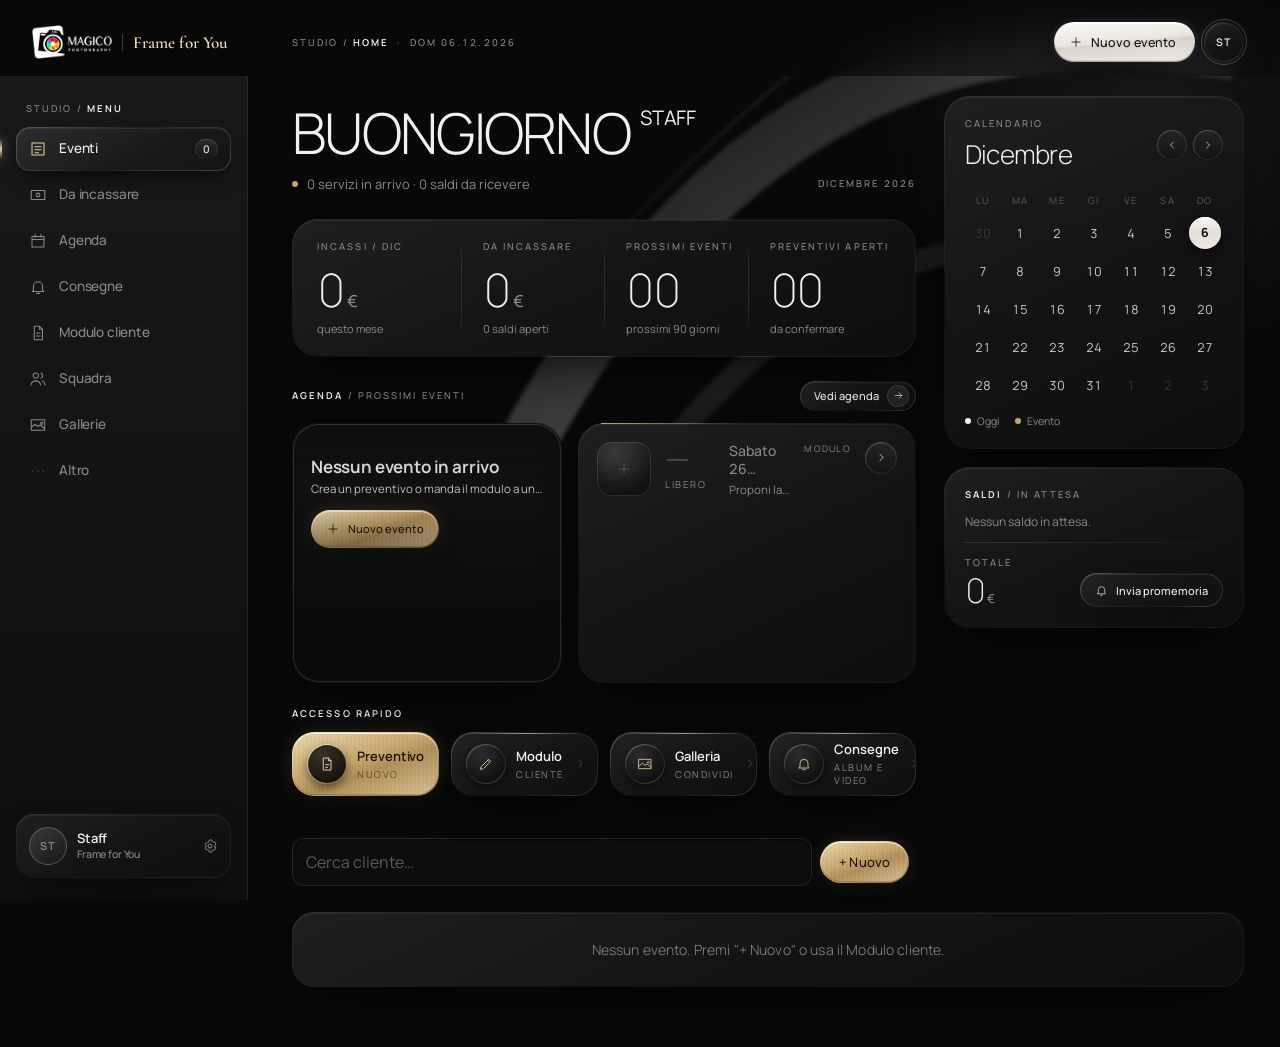
==== index.html @ 6ce2f8e7 "Invia per email accanto a Invia su WhatsApp (solo con email studio e cliente). Cache v47" ====
<!doctype html>
<html lang="it"><head><meta charset="UTF-8" />
<meta name="viewport" content="width=device-width, initial-scale=1.0, viewport-fit=cover" />
<meta name="theme-color" content="#000000" /><link rel="manifest" href="./manifest.webmanifest?v=adv-magico-v47" />
<meta name="apple-mobile-web-app-title" content="Magico" /><link rel="icon" type="image/png" href="./favicon.png" /><link rel="apple-touch-icon" sizes="180x180" href="./icon-180.png" />
<meta name="apple-mobile-web-app-capable" content="yes" /><meta name="apple-mobile-web-app-status-bar-style" content="black" />
<title>ADV Magico Photography</title>  <script type="module" crossorigin src="/assets/main-D3PXK10a.js"></script>
  <link rel="modulepreload" crossorigin href="/assets/preventivo-puYu-4ML.js">
  <link rel="stylesheet" crossorigin href="/assets/preventivo-BN5jqcRF.css">
  <link rel="stylesheet" crossorigin href="/assets/main-Q-q_CuCv.css">
</head>
<body><div id="root"></div></body></html>
---- assets/preventivo-BN5jqcRF.css ----
:root{--bg:#0b0b0b;--card:#161616;--line:#2a2a2a;--red:#5a5a5a;--gold:#f0f0f0;--tx:#f2efe6;--mut:#9a958a;font-family:system-ui,-apple-system,Segoe UI,Roboto,sans-serif;color:var(--tx);background:var(--bg)}*{box-sizing:border-box}body{margin:0;background:var(--bg)}.top{background:#000}.app{max-width:720px;margin:0 auto;min-height:100vh;padding-bottom:84px}.top{position:sticky;top:0;z-index:5;background:#000;border-bottom:2px solid var(--gold);padding:12px 16px}.logo{color:var(--gold);font-size:20px;letter-spacing:.5px}.logo span{color:var(--red);font-weight:700}main{padding:12px}.card{background:var(--card);border:1px solid var(--line);border-radius:14px;padding:14px;margin-bottom:12px}h3{color:var(--gold);font-size:15px;margin:6px 0 10px;text-transform:uppercase;letter-spacing:.6px}.row{display:flex;gap:8px;align-items:center;margin-bottom:12px;flex-wrap:wrap}.row input{flex:1;min-width:110px}input,select,textarea{width:100%;background:#0e0e0e;color:var(--tx);border:1px solid var(--line);border-radius:10px;padding:11px;font-size:16px}input:focus,select:focus,textarea:focus{outline:none;border-color:var(--gold)}textarea{min-height:60px;resize:vertical}.campo{display:flex;flex-direction:column;gap:4px;margin-bottom:8px}.campo span{font-size:12px;color:var(--mut)}.grid2{display:grid;grid-template-columns:1fr 1fr;gap:0 10px}.grid3{display:grid;grid-template-columns:1fr 1fr 1fr;gap:0 8px}.coppia-ora{grid-column:1/-1;display:grid;grid-template-columns:1.4fr .8fr;gap:0 10px}.grid2 .campo:last-child:nth-child(odd){grid-column:1/-1}.btn{display:inline-flex;align-items:center;justify-content:center;gap:6px;background:#222;color:var(--tx);border:1px solid #3a3a3a;border-radius:10px;padding:11px 14px;font-size:15px;cursor:pointer;text-decoration:none;font-weight:600}.btn.sm{padding:7px 10px;font-size:13px}.btn.red{background:var(--red);border-color:var(--red);color:#fff}.btn.gold{background:var(--gold);border-color:var(--gold);color:#111}.btn.wa{background:#0f3d24;border-color:#1f7a47}.btn.danger{background:transparent;color:#ff6b6b;border-color:#5a1a1a}.btn.big{width:100%;padding:16px;font-size:18px}.btn:disabled{opacity:.4}.acts{display:flex;gap:8px;flex-wrap:wrap;margin:10px 0}.acts.sticky{position:sticky;bottom:76px;background:var(--bg);padding:8px 0}.ev .evhead{display:flex;justify-content:space-between;gap:10px;cursor:pointer}.ev small{display:block;color:var(--mut);font-size:12px;margin-top:3px;text-transform:capitalize}.right{text-align:right;display:flex;flex-direction:column;align-items:flex-end;gap:4px}.gold{color:var(--gold)}.red{color:#ff4d5e}.badge{font-size:11px;font-weight:700;padding:3px 8px;border-radius:20px;text-transform:uppercase;letter-spacing:.5px}.badge.p{border:1px solid var(--gold);color:var(--gold)}.badge.c{background:var(--red);color:#fff}.esempio{display:flex;justify-content:space-between;align-items:center;background:#1e1e1e;color:var(--gold);border-radius:8px;padding:4px 4px 4px 10px;margin-bottom:8px;font-size:13px}.pacchetti{display:grid;grid-template-columns:1fr 1fr;gap:8px}.pk{border:1px solid var(--line);border-radius:12px;padding:10px;display:flex;flex-direction:column;gap:3px;cursor:pointer}.pk input{display:none}.pk.on{border-color:var(--gold);background:#1c1c1c}.pk small{color:var(--mut);font-size:11px}.check{display:flex;align-items:center;gap:10px;padding:10px 0;border-bottom:1px solid var(--line)}.check input{width:22px;height:22px;accent-color:var(--red)}.poster-qta{border-bottom:1px solid var(--line)}.poster-qta>.check{border-bottom:0}.poster-qta .qta{display:flex;align-items:center;gap:10px;padding:0 0 10px 32px;font-size:14px;color:var(--mut)}.poster-qta .qta select{width:auto;min-width:72px;padding:6px 8px}.check span{flex:1}.check em{color:var(--gold);font-style:normal;font-size:14px}.check.locked{opacity:.75}.riga{display:flex;justify-content:space-between;gap:10px;padding:7px 0;border-bottom:1px dashed var(--line);font-size:14px}.riga small{color:var(--mut)}.riga.tot{font-size:17px;border:none;color:var(--gold)}.riga.ok{color:#7bd88f}.riga.click{cursor:pointer}.x{background:none;border:none;color:#ff6b6b;font-size:14px;margin-left:6px}.hint{color:var(--mut);font-size:13px}.warn{color:#ffb347;font-size:13px}.okmsg{color:#7bd88f;margin:8px 0 0;font-size:14px}.tabs{position:fixed;bottom:0;left:0;right:0;display:flex;background:#000;border-top:2px solid var(--gold);z-index:6;padding-bottom:env(safe-area-inset-bottom)}.tabs button{flex:1;background:none;border:none;color:var(--mut);padding:8px 2px;font-size:11px;display:flex;flex-direction:column;align-items:center;gap:2px}.tabs button span{font-size:20px}.tabs button.on{color:var(--gold)}.tabs button.on span{filter:drop-shadow(0 0 4px var(--red))}.modal{position:fixed;top:0;right:0;bottom:0;left:0;background:#000;z-index:10;display:flex;flex-direction:column}.modalbar{display:flex;gap:8px;align-items:center;padding:10px;border-bottom:1px solid var(--gold)}.modalbar b{flex:1;font-size:13px;overflow:hidden;text-overflow:ellipsis;white-space:nowrap}.modal .hint{text-align:center;margin:6px}.pdfpagine{flex:1;overflow:auto;background:#111;padding:8px 8px 24px}.pdfpagine figure{margin:0 0 14px}.pdfpagine figcaption{color:var(--gold);font-size:12px;margin:0 0 4px}.pdfpagine img{width:100%;height:auto;background:#fff;display:block}.clausole ol{padding-left:18px;font-size:13px;line-height:1.5;color:#ddd}.pkedit{border-bottom:1px solid var(--line);padding-bottom:8px;margin-bottom:10px}@media (max-width:380px){.grid3{grid-template-columns:1fr 1fr}}.toast{position:fixed;left:12px;right:12px;bottom:84px;z-index:20;padding:14px;border-radius:12px;font-weight:600;max-width:696px;margin:0 auto}.toast.ok{background:#1f5d36;color:#fff}.toast.err{background:var(--red);color:#fff}.confirm{border:1px solid var(--gold);border-radius:12px;padding:12px;margin-top:10px;background:#1c1c1c}details summary{list-style:none;margin-bottom:8px}details summary::-webkit-details-marker{display:none}.logoimg{display:block;height:44px;width:auto;margin:-4px 0}.cnt{display:inline-block;min-width:22px;padding:1px 7px;border-radius:12px;background:var(--red);color:#fff;font-size:12px;text-align:center;margin-left:6px;vertical-align:middle}.cnt.ok{background:#1f7a47}.prom{display:flex;justify-content:space-between;align-items:center;gap:10px;padding:10px 0;border-bottom:1px solid var(--line)}.prom small{display:block;color:var(--mut);font-size:12px;margin-top:3px;text-transform:capitalize}.prom .right{gap:6px}.click{cursor:pointer}.badge.ok{background:#1f7a47;color:#fff}.tabs button span{position:relative}.tabbadge{position:absolute;top:-4px;right:-12px;background:var(--red);color:#fff;font-style:normal;font-size:10px;font-weight:700;border-radius:10px;padding:0 5px;line-height:16px}.calhead{display:flex;justify-content:space-between;align-items:center;gap:8px;margin-bottom:10px}.calhead b{font-size:17px;color:var(--gold)}.calhead h3{margin:0}.cal{display:grid;grid-template-columns:repeat(7,1fr);gap:4px}.dow{text-align:center;color:var(--mut);font-size:12px;padding:4px 0}.day{aspect-ratio:1;background:#0e0e0e;border:1px solid var(--line);border-radius:8px;color:var(--tx);font-size:14px;display:flex;flex-direction:column;align-items:center;justify-content:center;padding:0;cursor:pointer}.day i{font-style:normal;font-size:11px;color:var(--gold);line-height:1}.day.has{border-color:var(--gold);background:#1c1c1c}.day.clash{border-color:#ff6b6b;background:#3a1010}.day.clash i{color:#ff6b6b;font-weight:700}.day.today{outline:2px solid var(--red)}.day.sel{background:var(--gold);color:#111}.day.sel i{color:#111}.warnbox{border-color:#ff6b6b;background:#2a0f0f}.warnbox b{color:#ffb3b3}.chart{display:flex;align-items:flex-end;gap:4px;height:150px;padding:8px 0;border-bottom:1px solid var(--line)}.bar{flex:1;display:flex;flex-direction:column;align-items:center;justify-content:flex-end;height:100%}.bar span{display:block;width:100%;background:linear-gradient(var(--gold),#6e6e6e);border-radius:4px 4px 0 0;min-height:1px}.bar small{font-size:10px;color:var(--mut);margin-top:3px}.bar em{font-style:normal;font-size:9px;color:var(--tx);margin-bottom:2px}.check.cons input[type=date]{width:auto;padding:6px 8px;font-size:14px}.ok-msg{color:#7bd88f;font-weight:600;margin:8px 0 0}.tabs button{font-size:10px}.blocco{min-height:100vh;display:flex;flex-direction:column;align-items:center;justify-content:center;gap:14px;padding:24px;text-align:center;background:#000}.blocco .logoimg{height:70px;margin-bottom:10px}.blocco h2{color:var(--gold);margin:0}.blocco p{margin:0}.blocco a.btn{text-decoration:none;display:inline-block}.licavviso{background:#1e1e1e;color:var(--gold);padding:10px 16px;font-size:14px;border-bottom:1px solid var(--line)}.licavviso a{color:var(--tx);font-weight:600}.licprova{display:flex;flex-wrap:wrap;align-items:center;gap:6px;justify-content:center;text-align:center;font-size:15px}.licprova .conto{font-variant-numeric:tabular-nums;color:var(--tx);font-size:17px}.licprova a{margin-left:6px}.day u{text-decoration:none;font-size:10px;color:silver;line-height:1}.day.gimp:not(.has){border-color:#6a6a6a}.gimpegno{text-decoration:none;color:var(--tx);border-left:3px solid #9a9a9a;padding-left:8px}.gimpegno small{color:var(--mut)}.gcal .gcal-ok{margin-left:6px;font-size:11px;vertical-align:middle}.gcal select{width:100%}.gcal-ev{margin:-4px 4px 10px}.gimport ol{margin:8px 0 6px;padding-left:20px;line-height:1.5}.gimport ol li{margin:3px 0}.gimport details{margin:10px 0}.gimport summary{cursor:pointer;padding:4px 0}.gimport .btn.danger{margin-top:4px}.listino-tipi{display:flex;flex-wrap:wrap;gap:6px;margin:8px 0 10px}.listino-titolo{margin:6px 0}.pk-extra{margin-top:6px}.pk-flag{display:flex;flex-wrap:wrap;gap:14px;margin:4px 0}.promo-edit{border:1px dashed rgba(200,160,80,.5);border-radius:10px;padding:8px 10px;margin-top:6px}.promo-edit.on{border-style:solid;background:#c8a05014}.promo-stato{font-size:.8em;padding:1px 8px;border-radius:9px;background:#7f7f7f33;margin-left:6px}.promo-stato.on{background:#2e7d32;color:#fff}.grid3{display:grid;grid-template-columns:repeat(auto-fit,minmax(140px,1fr));gap:8px}.prezzo-vecchio{opacity:.6;font-weight:400;margin-right:4px}.promo-tag,.promo-firmato{display:block;font-style:normal;font-size:.75em;font-weight:600;color:#c0392b}.promo-firmato{color:inherit;opacity:.7;font-weight:400}.firmapad{position:fixed;top:0;right:0;bottom:0;left:0;z-index:30;background:#000;display:flex;flex-direction:column;gap:8px;padding:max(10px,env(safe-area-inset-top)) max(10px,env(safe-area-inset-right)) max(10px,env(safe-area-inset-bottom)) max(10px,env(safe-area-inset-left));overscroll-behavior:none;touch-action:none;user-select:none;-webkit-user-select:none}.firmabar{display:flex;align-items:center;gap:10px;border-bottom:1px solid var(--gold);padding-bottom:8px}.firmabar div{flex:1;display:flex;flex-direction:column}.firmabar b{color:var(--gold);text-transform:uppercase;letter-spacing:.6px;font-size:14px}.firmabar small{font-size:17px;font-weight:700}.firmaarea{flex:1;position:relative;background:#fff;border-radius:12px;min-height:140px;overflow:hidden}.firmaarea canvas{position:absolute;top:0;right:0;bottom:0;left:0;width:100%;height:100%;display:block;touch-action:none;cursor:crosshair;z-index:2}.firmalinea{position:absolute;left:6%;right:6%;bottom:24%;border-bottom:1.5px dashed #b9b2a0;z-index:1}.firmalinea span{position:absolute;left:0;bottom:4px;color:#b9b2a0;font-size:18px}.firmaph{position:absolute;top:0;right:0;bottom:0;left:0;margin:0;display:flex;align-items:center;justify-content:center;color:#c9c2b0;font-size:22px;z-index:1;pointer-events:none}.firmalegale{margin:0;font-size:13px;color:var(--tx);text-align:center}.firmaacts{display:flex;gap:10px}.firmaacts .btn{flex:1;padding:14px}@media (orientation:landscape) and (max-height:520px){.firmapad{gap:5px}.firmabar{padding-bottom:4px}.firmabar small{font-size:15px}.firmaacts .btn{padding:9px}.firmalegale{font-size:12px}}.firmaimg{background:#fff;border-radius:10px;padding:8px;display:flex;justify-content:center;margin-bottom:8px}.firmaimg img{max-width:100%;max-height:110px}.badge.firm{background:#1f7a47;color:#fff}.pk-album{border:1px solid var(--line);border-radius:12px;padding:10px 12px;margin:10px 0;background:#ffffff08}.pk-album.on{border-color:var(--gold);background:#c9a22714}.sw-riga{display:flex;align-items:center;justify-content:space-between;gap:12px;cursor:pointer;min-height:44px}.sw-riga span{display:flex;flex-direction:column;gap:2px}.sw-riga b{font-size:16px}.sw-riga small{color:var(--mut);font-size:13px}.sw-riga input{-moz-appearance:none;appearance:none;-webkit-appearance:none;flex:none;width:52px;height:30px;border-radius:15px;background:#3a3a3a;border:1px solid #666;position:relative;margin:0;cursor:pointer;transition:background .15s}.sw-riga input:after{content:"";position:absolute;top:3px;left:3px;width:24px;height:24px;border-radius:50%;background:#fff;transition:left .15s}.sw-riga input:checked{background:var(--gold)}.sw-riga input:checked:after{left:25px}.pk-album .grid2{margin-top:8px}select{-webkit-appearance:none;-moz-appearance:none;appearance:none;background-image:url("data:image/svg+xml,%3Csvg xmlns='http://www.w3.org/2000/svg' width='12' height='8'%3E%3Cpath d='M1 1l5 5 5-5' fill='none' stroke='%239a958a' stroke-width='2'/%3E%3C/svg%3E");background-repeat:no-repeat;background-position:right 12px center;padding-right:34px}.prezzi-pag{display:flex;flex-direction:column;gap:12px}.prezzi-pk{display:flex;flex-direction:column;gap:12px;min-width:0}.extra-card{min-width:0}.tipi-chips{display:flex;gap:8px;overflow-x:auto;-webkit-overflow-scrolling:touch;scrollbar-width:none;margin:0 -16px;padding:2px 16px 6px;scroll-snap-type:x proximity}.tipi-chips::-webkit-scrollbar{display:none}.chip{flex:none;min-height:44px;padding:0 16px;border-radius:22px;border:1px solid var(--line);background:var(--card);color:var(--tx);font-size:15px;white-space:nowrap;cursor:pointer;scroll-snap-align:start}.chip.on{background:var(--gold);border-color:var(--gold);color:#000;font-weight:700}.chips{display:flex;flex-wrap:wrap;gap:8px;margin-top:8px}.pk-titolo{margin:4px 0 0;font-size:14px;letter-spacing:.5px;text-transform:uppercase;color:var(--mut)}.pk-lista{display:flex;flex-direction:column;gap:10px}.pk-card{background:var(--card);border:1px solid var(--line);border-radius:14px;overflow:hidden}.pk-card.aperta{border-color:var(--gold)}.pk-testa{all:unset;box-sizing:border-box;width:100%;display:flex;align-items:center;gap:12px;padding:14px;min-height:64px;cursor:pointer}.pk-nome{flex:1;min-width:0;display:flex;flex-direction:column;gap:3px}.pk-nome b{font-size:17px}.pk-nome small{color:var(--mut);font-size:13px;white-space:nowrap;overflow:hidden;text-overflow:ellipsis}.pk-prezzo{display:flex;flex-direction:column;align-items:flex-end;gap:2px;flex:none}.pk-prezzo b{font-size:17px;color:var(--gold)}.pk-prezzo s{color:var(--mut);font-size:13px}.pk-prezzo b.promo{color:#7bd88f}.pk-prezzo small{font-size:12px;color:var(--mut)}.chev{flex:none;color:var(--mut);font-size:16px;width:16px;text-align:center}.pk-corpo{padding:12px 14px 14px;display:flex;flex-direction:column;gap:10px;border-top:1px solid var(--line)}.pk-piano{display:flex;flex-direction:column;gap:8px}.pk-rate-riga{display:flex;flex-direction:column;gap:4px;padding-bottom:8px;border-bottom:1px dashed var(--line)}.pk-servizi b{font-size:14px}.pk-fondo{display:flex;justify-content:flex-end}.promo-edit{border:1px solid var(--line);border-radius:12px;padding:0 12px}.promo-edit.on{border-color:#7bd88f}.promo-testa{all:unset;box-sizing:border-box;width:100%;display:flex;align-items:center;gap:10px;min-height:48px;cursor:pointer}.promo-testa b{flex:1}.promo-stato.no{color:var(--mut);font-size:13px}.promo-edit .grid3{padding-bottom:10px}.nuovo-pk{min-height:50px;border-style:dashed;width:100%}.extra-card h4{margin:14px 0 4px;font-size:13px;color:var(--mut);text-transform:uppercase;letter-spacing:.5px}.extra-riga{display:flex;align-items:flex-start;justify-content:space-between;gap:8px 12px;min-height:52px;border-bottom:1px solid var(--line);flex-wrap:wrap}.compreso{display:flex;align-items:flex-start;gap:6px;font-size:13px;color:var(--mut);line-height:1.25;flex:1 1 100%;max-width:100%;justify-content:flex-end}.compreso span{white-space:normal}.compreso.on{color:#e7c27a}.compreso input{width:16px;height:16px;margin-top:1px;accent-color:#e7c27a;flex:none}.compreso-box{flex:0 1 auto;max-width:100%;align-self:center}.compreso-box.aperta{flex:1 1 100%;align-self:stretch}.compreso-testa{display:inline-flex;align-items:center;gap:8px;max-width:100%;min-height:36px;padding:0 10px;border-radius:10px;border:1px solid var(--line);background:transparent;color:var(--mut);font-size:13px;text-align:left}.compreso-box.aperta .compreso-testa{display:flex;width:100%}.compreso-box.on .compreso-testa{border-color:#e7c27a;color:#e7c27a}.compreso-testa .segno{width:16px;height:16px;border:1.5px solid currentColor;border-radius:4px;display:inline-flex;align-items:center;justify-content:center;font-size:11px;line-height:1;flex:none}.compreso-box.on .segno{background:#e7c27a;color:#111;border-color:#e7c27a}.compreso-testa span{white-space:normal;line-height:1.2}.compreso-testa i{margin-left:auto;font-style:normal;flex:none}.compreso-lista{display:flex;flex-direction:column;gap:2px;width:100%;margin-top:6px;padding:4px 8px;border:1px solid var(--line);border-radius:10px}.compreso-voce{display:flex;align-items:flex-start;gap:8px;min-height:40px;padding:8px 2px;font-size:14px}.compreso-voce input{width:18px;height:18px;margin-top:1px;accent-color:#e7c27a;flex:none}.compreso-voce span{white-space:normal;line-height:1.25}.compreso-voce.on{color:#e7c27a}.pk-corpo .compreso{grid-column:1/-1;justify-content:flex-start}.extra-gruppo .extra-riga:last-child{border-bottom:0}.extra-riga>span:first-child{flex:1;font-size:15px}.extra-val{display:flex;align-items:center;gap:6px;flex:1 1 180px;flex-wrap:wrap;justify-content:flex-end;max-width:100%}.extra-val i{font-style:normal;color:var(--mut)}.extra-val input{width:96px;text-align:right;padding:10px}.extra-custom{display:flex;align-items:center;gap:8px;min-height:48px;border-top:1px dashed var(--line);padding:6px 0;flex-wrap:wrap}.extra-custom>input{flex:1;min-width:0}.extra-custom>textarea{flex:1 1 100%;min-height:72px;background:#111;color:var(--tx);border:1px solid #3a3a3a;border-radius:8px;padding:8px}.extra-nuovo{display:flex;flex-wrap:wrap;gap:8px;align-items:center;margin-top:12px}.extra-nuovo>input,.extra-nuovo>select{flex:1 1 140px;min-width:0}@media (max-width:560px){.extra-card h4{margin:8px 0 0}.extra-riga{display:grid;grid-template-columns:minmax(0,1fr) auto;gap:4px 8px;min-height:0;padding:6px 0;align-items:center}.extra-val{flex:none;justify-content:flex-end}.extra-val input{width:74px;padding:7px 8px}.compreso-box{grid-column:1 / -1;align-self:start;justify-self:start}.compreso-box.aperta{justify-self:stretch}.compreso-testa{min-height:32px;padding:0 8px;width:auto}.compreso-box.aperta .compreso-testa{width:100%}.compreso-voce{min-height:0;padding:4px 2px}.extra-custom{display:grid;grid-template-columns:minmax(0,1fr) auto;gap:6px;min-height:0;padding:6px 0;align-items:center}.extra-custom>input{grid-column:1 / -1}.extra-custom>.btn{justify-self:end}.extra-custom .compreso-box{grid-column:1 / -1}.extra-nuovo{gap:6px;margin-top:8px}}.info-btn{all:unset;cursor:pointer;color:var(--mut);padding:0 6px;font-size:16px}.info-txt{margin:4px 0}.sez-titolo{margin:18px 2px 6px;font-size:15px}.btn.ghost{background:transparent;border:1px solid var(--line);color:var(--mut);align-self:center}.sw-riga input:checked{background:#2e9d5b;border-color:#2e9d5b}.extra-val input::-webkit-outer-spin-button,.extra-val input::-webkit-inner-spin-button,.pk-corpo input::-webkit-outer-spin-button,.pk-corpo input::-webkit-inner-spin-button{-webkit-appearance:none;margin:0}.extra-val input,.pk-corpo input[type=number]{-moz-appearance:textfield;-webkit-appearance:textfield;appearance:textfield}.v-impagina>.imp-pagina{grid-column:1/-1}.imp-pagina label.hint input,.imp-pagina label.hint select,.imp-pagina .imp-cerca{display:block;width:100%;margin:6px 0;background:#111;color:var(--tx);border:1px solid #3a3a3a;border-radius:8px;padding:8px;box-sizing:border-box}.imp-editor{display:flex;gap:16px;align-items:flex-start}.imp-lavoro{flex:1;min-width:0;display:flex;justify-content:center;align-items:flex-start}.imp-pannello{width:340px;flex:0 0 340px;position:sticky;top:8px;max-height:calc(100dvh - 24px);overflow:auto}.imp-editor .imp-stage{overflow:hidden;background:transparent;border:0}@media (max-width:860px){.imp-editor{flex-direction:column}.imp-pannello{width:auto;flex:1 1 auto;position:static;max-height:none}}.imp-tools{display:flex;flex-wrap:wrap;gap:8px;margin:10px 0}.imp-sfoglia{position:relative}.imp-stage{width:100%;overflow:auto;border-radius:12px;background:#1a1a1a;border:1px solid #3a3a3a;touch-action:none}.imp-safe{position:absolute;border:3px dashed #c6a15b;pointer-events:none;z-index:40;box-sizing:border-box}.imp-num{position:absolute;left:0;right:0;bottom:2%;text-align:center;z-index:41;pointer-events:none;color:#111}.imp-colore{display:flex;align-items:center;gap:6px}.imp-tono{width:28px;height:28px;border-radius:50%;border:1px solid #666;padding:0}.imp-freccia{position:absolute;top:50%;transform:translateY(-50%);z-index:6;width:44px;height:72px;border:0;border-radius:12px;background:#0000008c;color:#fff;font-size:32px;line-height:1;cursor:pointer}.imp-freccia.sx{left:8px}.imp-freccia.dx{right:8px}.imp-freccia:disabled{opacity:.28}.imp-dissolvi{animation:impFade .55s ease}@keyframes impFade{0%{opacity:0}to{opacity:1}}.imp-tela{transform-origin:top left;position:relative}.imp-sfondo{position:absolute;top:0;right:0;bottom:0;left:0;width:100%;height:100%;object-fit:cover;pointer-events:none;z-index:0}.imp-el{position:absolute;box-sizing:border-box;overflow:hidden;cursor:grab;background:#f3f3f3}.imp-el.on{outline:4px solid #c6a15b;outline-offset:-4px}.imp-el img{position:absolute;pointer-events:none;max-width:none}.imp-vuota,.imp-testo{display:flex;align-items:center;justify-content:center;width:100%;height:100%;color:#666}.imp-testo{white-space:nowrap}.imp-resize{position:absolute;right:0;bottom:0;width:28px;height:28px;background:#c6a15b;cursor:nwse-resize;z-index:5}.imp-scheda{margin-top:10px}.imp-griglia{display:grid;grid-template-columns:repeat(auto-fill,minmax(150px,1fr));gap:10px}.imp-card{padding:8px;text-align:left}.imp-card.sel{outline:2px solid var(--gold)}.imp-mini-btn{background:transparent;color:inherit;border:0;width:100%;cursor:pointer;text-align:left}.imp-mini-box{height:120px;display:flex;align-items:center;justify-content:center;background:#111;border-radius:8px;overflow:hidden}.imp-mini{position:relative;max-height:110px;max-width:100%}.imp-mini i,.imp-mini em{position:absolute;overflow:hidden}.imp-mini i img{width:100%;height:100%;object-fit:cover;display:block}.imp-mini em{font-size:7px;line-height:1}.imp-voce{display:flex;flex-direction:column;align-items:flex-start;width:100%;margin-top:8px;cursor:pointer;color:inherit}.imp-voce small,.imp-card small{color:var(--mut);display:block}.st{position:fixed;top:0;right:0;bottom:0;left:0;z-index:900;display:grid;background:#2a2a2a;color:#eee;font-size:13px;grid-template-columns:210px minmax(0,1fr) 172px;grid-template-rows:auto auto minmax(0,1fr) auto;grid-template-areas:"top top top" "ctx ctx ctx" "sx tela dx" "giu giu giu";padding:env(safe-area-inset-top) env(safe-area-inset-right) 0 env(safe-area-inset-left);user-select:none;-webkit-user-select:none}.st button{font:inherit}.st-b{background:#474747;color:#f0f0f0;border:1px solid #5c5c5c;border-radius:6px;padding:6px 10px;min-height:32px;cursor:pointer;white-space:nowrap;line-height:1.1}.st-b:hover:not(:disabled){background:#555}.st-b:disabled{opacity:.4;cursor:default}.st-b.on{background:#d9d9d9;color:#111;border-color:#d9d9d9}.st-b.gold{background:#e8e8e8;color:#111;border-color:#e8e8e8;font-weight:600}.st-b.danger,.st-tendina .danger{color:#ff8a80}.st-top{grid-area:top;display:flex;align-items:center;gap:8px;padding:8px 10px;background:#1d1d1d;border-bottom:1px solid #111;flex-wrap:wrap}.st-titolo{display:flex;flex-direction:column;min-width:0;max-width:340px;margin:0 6px}.st-titolo b{white-space:nowrap;overflow:hidden;text-overflow:ellipsis}.st-titolo small{color:#a8a8a8;font-size:11px;white-space:nowrap;overflow:hidden;text-overflow:ellipsis}.st-gruppo{display:flex;gap:2px}.st-gruppo .st-b{border-radius:0}.st-gruppo .st-b:first-child{border-radius:6px 0 0 6px}.st-gruppo .st-b:last-child{border-radius:0 6px 6px 0}.st-zoom{min-width:56px}.st-spazio{flex:1}.st-occ{color:#ddd;font-size:12px;max-width:260px;overflow:hidden;text-overflow:ellipsis;white-space:nowrap}.st-menu{position:relative}.st-tendina{position:absolute;top:calc(100% + 4px);left:0;min-width:250px;background:#303030;border:1px solid #555;border-radius:8px;box-shadow:0 12px 30px #00000080;padding:6px;z-index:20;display:flex;flex-direction:column;gap:2px}.st-menu.dx .st-tendina{left:auto;right:0}.st-tendina button,.st-tendina a{background:transparent;border:0;color:#eee;text-align:left;padding:9px 10px;border-radius:6px;cursor:pointer;font-size:13px;word-break:break-all}.st-tendina button:hover:not(:disabled){background:#454545}.st-tendina button:disabled{opacity:.4}.st-tendina label{display:flex;flex-direction:column;gap:4px;padding:6px 10px;color:#bbb;font-size:12px}.st-tendina input{background:#1b1b1b;color:#eee;border:1px solid #555;border-radius:6px;padding:7px}.st-ctx{grid-area:ctx;display:flex;align-items:center;gap:6px;padding:6px 10px;background:#353535;border-bottom:1px solid #1e1e1e;overflow-x:auto;scrollbar-width:thin;min-height:46px}.st-ctx>*{flex:none}.st-tit{color:#fff;margin-right:4px}.st-mut{color:#a5a5a5;font-size:12px}.st-sep{width:1px;height:24px;background:#555;margin:0 4px}.st-seg{display:inline-flex;background:#232323;border:1px solid #4e4e4e;border-radius:7px;padding:2px;gap:2px}.st-seg button{background:transparent;border:0;color:#cfcfcf;padding:5px 9px;border-radius:5px;cursor:pointer;white-space:nowrap;min-height:28px}.st-seg button.on{background:#d9d9d9;color:#111}.st-largo{display:flex;width:100%}.st-largo button{flex:1;padding:5px 2px}.st-colore{display:inline-flex;width:30px;height:30px;border-radius:50%;overflow:hidden;border:1px solid #777;cursor:pointer}.st-colore input{width:44px;height:44px;margin:-7px;border:0;padding:0;background:none;cursor:pointer}.st-range{display:inline-flex;align-items:center;gap:6px;color:#ccc;font-size:12px}.st-range input{width:110px}.st-testo{background:#1b1b1b;color:#eee;border:1px solid #555;border-radius:6px;padding:6px 8px;width:200px}.st-sel{background:#1b1b1b;color:#eee;border:1px solid #555;border-radius:6px;padding:6px;max-width:100%}.st-pan{background:#383838;display:flex;flex-direction:column;min-height:0;overflow:hidden}.st-riga{display:flex;align-items:center;gap:8px;padding:7px 8px;flex-wrap:wrap}.st-riga>b{font-size:12px;text-transform:uppercase;letter-spacing:.06em;color:#ddd}.st-modelli{grid-area:sx;border-right:1px solid #1e1e1e;gap:6px;padding-bottom:6px}.st-modelli>.st-seg,.st-modelli>.st-chips,.st-modelli>.st-sel{margin:0 8px}.st-chips{display:flex;flex-wrap:wrap;gap:3px;align-items:center}.st-chips button{background:#2a2a2a;border:1px solid #4e4e4e;color:#ddd;border-radius:5px;min-width:28px;height:26px;padding:0 6px;cursor:pointer}.st-chips button.on{background:#d9d9d9;color:#111}.st-griglia{overflow-y:auto;display:grid;grid-template-columns:repeat(auto-fill,minmax(84px,1fr));gap:8px;padding:4px 8px 10px;align-content:start;flex:1;min-height:0}.st-lay{background:#2d2d2d;border:1px solid #474747;border-radius:6px;padding:6px 4px 4px;display:flex;flex-direction:column;align-items:center;gap:4px;cursor:pointer;color:#bbb}.st-lay:hover{border-color:#bbb}.st-lay small{font-size:10px;line-height:1.1;max-width:100%;overflow:hidden;text-overflow:ellipsis;white-space:nowrap}.st-fogli{grid-area:dx;border-left:1px solid #1e1e1e}.st-icone{display:flex;gap:3px;padding:0 8px 6px}.st-icone .st-b{padding:4px 0;flex:1;min-height:28px}.st-lista{overflow-y:auto;flex:1;min-height:0;padding:2px 8px 10px;display:flex;flex-direction:column;gap:8px}.st-foglio{background:transparent;border:2px solid transparent;border-radius:6px;padding:4px;display:flex;flex-direction:column;align-items:center;gap:3px;cursor:pointer;color:#ccc}.st-foglio.on{border-color:#3d8bfd;background:#2f3b4d}.st-foglio small{font-size:10.5px}.st-centro{grid-area:tela;position:relative;display:flex;flex-direction:column;min-width:0;min-height:0;background:#4b4b4b}.st-lavoro{flex:1;min-height:0;overflow:auto;display:grid;place-items:center;padding:12px;touch-action:pan-x pan-y}.st-stage{position:relative;overflow:hidden;box-shadow:0 6px 24px #00000073;flex:none;touch-action:none}.st-stage .imp-tela{position:absolute;left:0;top:0}.st-sotto{display:flex;align-items:center;justify-content:center;gap:10px;padding:5px;background:#3c3c3c;border-top:1px solid #2a2a2a;font-size:12px;color:#ccc}.st-sotto .st-b{min-height:28px;padding:2px 14px;font-size:18px}.st-toast{position:absolute;left:50%;bottom:48px;transform:translate(-50%);background:#141414f0;color:#eee;padding:9px 14px;border-radius:8px;max-width:min(560px,90%);font-size:13px;z-index:30;margin:0;box-shadow:0 6px 20px #00000080;pointer-events:none}.st-toast.err{color:#ffb4a8;border:1px solid #8a2b22}.st-fondo{position:absolute;overflow:hidden;z-index:0}.st-fondo img{position:absolute;top:0;right:0;bottom:0;left:0;width:100%;height:100%;object-fit:cover;pointer-events:none}.st-deco{background:transparent}.st-vuota{position:absolute;top:0;right:0;bottom:0;left:0;display:flex;align-items:center;justify-content:center;color:#8a8a8a;font-weight:300}.st-resize{position:absolute;right:0;bottom:0;background:#3d8bfd;cursor:nwse-resize;z-index:5}.st .imp-el.on{outline:none}.st .imp-el.on:after{content:"";position:absolute;top:0;right:0;bottom:0;left:0;border:calc(2.5px / var(--k,1)) solid #3d8bfd;pointer-events:none}.st-modelli.largo .st-griglia{grid-template-columns:1fr}.st-num{position:absolute;text-align:center;z-index:301;pointer-events:none;font-family:Georgia,serif}.st-abb{position:absolute;background:#dc282838;pointer-events:none;z-index:400}.st-taglio{position:absolute;border:1px dashed rgba(220,30,30,.9);pointer-events:none;z-index:401;box-sizing:border-box}.st-sicuro{position:absolute;border:1px dashed rgba(40,140,255,.75);pointer-events:none;z-index:401;box-sizing:border-box}.st-piega{position:absolute;background:#0000008c;pointer-events:none;z-index:402;box-shadow:0 0 0 1px #ffffff59}.st-dorso{position:absolute;background:repeating-linear-gradient(90deg,#ffaa0024 0,#ffaa0024 6px,#ffaa000f 6px,#ffaa000f 12px);pointer-events:none;z-index:399}.st-etich{position:absolute;text-align:center;color:#c82828d9;font-weight:600;pointer-events:none;z-index:403;font-family:system-ui,sans-serif;letter-spacing:.08em;text-transform:uppercase}.st-mini-bg{position:absolute;top:0;right:0;bottom:0;left:0;width:100%;height:100%;object-fit:cover}.st-mini-fondo{position:absolute;overflow:hidden}.st-mini-fondo img{position:absolute;top:0;right:0;bottom:0;left:0;width:100%;height:100%;object-fit:cover}.imp-mini u{position:absolute;top:0;bottom:0;width:1px;background:#00000059;text-decoration:none}.st-tabs{display:none}.st-foto{grid-area:giu;border-top:1px solid #1e1e1e;background:#333}.st-foto .st-riga{padding:6px 10px;border-bottom:1px solid #2a2a2a}.st-guida{margin:4px 10px 0}.st-strip{display:flex;gap:10px;overflow-x:auto;padding:8px 10px 12px;min-height:100px;align-items:center;scrollbar-width:thin;touch-action:pan-x}.st-th{position:relative;flex:none;height:84px;min-width:56px;padding:0;border:2px solid transparent;border-radius:4px;background:#222;cursor:grab;touch-action:pan-x;-webkit-touch-callout:none}.st-th img{height:80px;width:auto;max-width:130px;display:block;border-radius:2px;pointer-events:none}.st-th>span{display:block;width:60px;height:80px;background:#444}.st-th.sel{border-color:#3d8bfd}.st-th.usata img{opacity:.72}.st-th em{position:absolute;right:-5px;bottom:-5px;background:#2fb344;color:#fff;font-style:normal;font-size:10px;font-weight:700;min-width:18px;height:18px;border-radius:9px;display:grid;place-items:center;border:2px solid #333}.st-fantasma{position:fixed;width:90px;height:auto;transform:translate(-50%,-60%);opacity:.85;pointer-events:none;z-index:1000;box-shadow:0 8px 24px #0009;border:2px solid #fff}.st-anteprima{position:fixed;top:0;right:0;bottom:0;left:0;z-index:950;background:#0a0a0af5;display:flex;flex-direction:column}.st-ante-barra{display:flex;justify-content:space-between;align-items:center;padding:10px 14px;color:#ddd}.st-ante-libro{flex:1;display:flex;align-items:center;justify-content:center;gap:10px;min-height:0}.st-ante-foglio{box-shadow:0 20px 60px #000000b3}.st-freccia{font-size:26px;min-height:64px;padding:0 12px}@media (max-width:900px){.st{grid-template-columns:1fr;grid-template-rows:auto auto minmax(38vh,1fr) auto minmax(0,auto);grid-template-areas:"top" "ctx" "tela" "tabs" "pan";font-size:13px}.st-top{gap:5px;padding:6px;flex-wrap:nowrap;overflow-x:auto;scrollbar-width:none}.st-titolo{max-width:46vw;flex:0 0 auto}.st-titolo small{font-size:10px}.st-top .st-spazio{display:none}.st-foto .st-riga{flex-wrap:nowrap;overflow-x:auto;scrollbar-width:none}.st-foto .st-riga>*{flex:none}.st-toast{bottom:44px;font-size:12px;padding:6px 10px}.st-lbl{display:none}.st-tabs{grid-area:tabs;display:flex;background:#1d1d1d;border-top:1px solid #111}.st-tabs button{flex:1;background:transparent;border:0;color:#aaa;padding:10px 0;font-size:13px;border-bottom:2px solid transparent}.st-tabs button.on{color:#fff;border-bottom-color:#3d8bfd}.st-pan{grid-area:pan;display:none;max-height:36vh;border:0}.st-pan.on{display:flex}.st-foto{max-height:none}.st-lista{flex-direction:row;overflow-x:auto;overflow-y:hidden}.st-foglio{flex:none}.st-griglia{grid-template-columns:repeat(auto-fill,minmax(92px,1fr))}.st-menu .st-tendina{position:fixed;left:8px;right:8px;top:auto;bottom:calc(8px + env(safe-area-inset-bottom));max-height:70vh;overflow:auto}.st-menu.dx .st-tendina{left:8px;right:8px}.st-b{min-height:36px}.st-foto,.st-pan.st-modelli,.st-pan.st-fogli{padding-bottom:env(safe-area-inset-bottom)}}.imp-mio{display:inline-flex;align-items:center;gap:6px;background:#1c1c1c;border:1px solid #3a3a3a;border-radius:14px;padding:3px 4px 3px 10px;font-size:13px}.imp-mio button{background:transparent;border:0;color:var(--mut);cursor:pointer}.st-giro{position:absolute;overflow:visible;pointer-events:none}.st-giro img{position:absolute;max-width:none;pointer-events:none}.st .imp-el.meta:after{content:"";position:absolute;top:0;right:0;bottom:0;left:0;border:calc(4px / var(--k,1)) solid #2fb344;background:#2fb3442e;pointer-events:none}.st .imp-el.via{opacity:.45}.st-aiuto{position:absolute;background:#ff2fb3;pointer-events:none;z-index:420}.st-presa{position:absolute;left:0;top:0;background:#3d8bfd;color:#fff;cursor:move;z-index:6;display:grid;place-items:center;font-style:normal;line-height:1}.st-foglio.preso{opacity:.4}.st-foglio.prima{box-shadow:0 -4px #3d8bfd}.st-foglio.dopo{box-shadow:0 4px #3d8bfd}.st-foglio{touch-action:pan-y;-webkit-touch-callout:none}.st-num-in{width:42px;background:#1b1b1b;color:#eee;border:1px solid #555;border-radius:5px;padding:4px;text-align:right}.st-range output{min-width:38px;color:#ddd;font-variant-numeric:tabular-nums}@media (max-width:900px){.st-foglio.prima{box-shadow:-4px 0 #3d8bfd}.st-foglio.dopo{box-shadow:4px 0 #3d8bfd}.st-foglio{touch-action:pan-x}}.st-foglio img,.st-foglio *{-webkit-user-drag:none;user-select:none;-webkit-user-select:none}@media (min-width:900px){.st-ctx{flex-wrap:wrap;overflow-x:visible;row-gap:4px}}.st-primo{background:#3d8bfd!important;border-color:#3d8bfd!important;color:#fff!important;font-weight:600}.st-chip{background:#474747;color:#f0f0f0;border:1px solid #5c5c5c;border-radius:14px;padding:4px 10px;cursor:pointer;font-size:12px}.st-chip:hover{background:#5a5a5a}.st-controllo{align-items:center;justify-content:center;background:#0a0a0ab3}.st-dialogo{background:#2e2e2e;color:#eee;border:1px solid #555;border-radius:10px;padding:16px 18px;max-width:min(560px,94vw);display:flex;flex-direction:column;gap:12px;box-shadow:0 12px 40px #0009}.st-dialogo>b{font-size:16px}.st-ctl{display:flex;flex-direction:column;gap:6px}.st-ctl small{color:#aaa}.st-dialogo-bottoni{display:flex;flex-wrap:wrap;gap:8px;justify-content:flex-end}.sp{position:fixed;top:0;right:0;bottom:0;left:0;z-index:940;background:#3a3a3a;color:#eee;display:flex;flex-direction:column;font-size:13px}.sp>*{flex:none}.sp>.sp-centro{flex:1 1 0;min-height:0}.sp-centro>*{flex:none}.sp input.st-num-in{width:56px}.sp>.sp-storia{flex:0 0 34vh;min-height:150px}.sp select,.sp input{width:auto;margin:0}.sp-top{display:flex;align-items:center;gap:8px;padding:8px 12px;background:#2b2b2b;border-bottom:1px solid #1e1e1e}.sp-tit{font-size:15px}.sp-info{color:#bbb}.sp-opz{display:flex;flex-wrap:wrap;align-items:center;gap:6px 8px;padding:6px 12px;background:#353535;border-bottom:1px solid #1e1e1e}.sp-l{color:#bbb;font-size:12px;display:inline-flex;align-items:center;gap:6px}.sp-nota{margin:4px 12px;color:#e8c46a;font-size:12px}.sp-fogli{display:flex;gap:8px;overflow-x:auto;padding:8px 12px;background:#555;scrollbar-width:thin}.sp-f{flex:none;background:transparent;border:2px solid transparent;border-radius:4px;padding:2px;cursor:pointer;display:flex;flex-direction:column;align-items:center;gap:2px;color:#ddd}.sp-f.on{border-color:#3d8bfd;background:#2d2d2d}.sp-f.nuovo{margin-left:10px;box-shadow:-6px 0 0 -4px #e8c46a}.sp-f small{font-size:10px}.sp-centro{display:flex;flex-direction:column;align-items:center;justify-content:center;gap:8px;padding:8px;background:#9a9a9a;min-height:0;overflow:hidden}.sp-alt{display:flex;gap:6px;align-items:center;overflow-x:auto;max-width:100%;padding:4px;scrollbar-width:thin}.sp-alt .sp-l{color:#222;font-weight:600;white-space:nowrap}.sp-a{flex:none;background:#fff;border:2px solid transparent;border-radius:3px;padding:1px;cursor:pointer}.sp-a.on{border-color:#3d8bfd}.sp-giostra{display:flex;align-items:center;gap:22px;justify-content:center}.sp-lato{background:transparent;border:0;cursor:pointer;opacity:.85;padding:0}.sp-lato:disabled{opacity:.25;cursor:default}.sp-grande{box-shadow:0 6px 24px #00000059}.sp-nav{display:flex;align-items:center;gap:10px;color:#111}.sp-storia{overflow:auto;background:#2b2b2b;padding:8px 12px;display:flex;flex-direction:column;gap:8px}.sp-cap{background:#333;border:1px solid #444;border-radius:8px;padding:6px 8px}.sp-cap-testa{display:flex;align-items:center;gap:8px;margin-bottom:4px}.sp-cap-testa input{background:#222;border:1px solid #555;color:#eee;border-radius:5px;padding:3px 6px;min-width:0;flex:0 1 280px;font-weight:600}.sp-cap-testa small{color:#aaa}.sp-cap-foto{display:flex;flex-wrap:wrap;gap:4px 0;align-items:center}.sp-pz{display:inline-flex;align-items:center}.sp-taglio{width:16px;height:46px;background:transparent;border:0;color:transparent;cursor:pointer;padding:0;font-size:12px}.sp-taglio:hover,.sp-taglio:focus-visible{color:#e8c46a;background:#444}.sp-th{position:relative;width:62px;height:62px;background:#222;border:2px solid transparent;border-radius:4px;padding:0;overflow:hidden;cursor:pointer}.sp-th img{width:100%;height:100%;object-fit:cover;display:block}.sp-th i{display:block;width:100%;height:100%;background:#444}.sp-th small{position:absolute;left:0;right:0;bottom:0;background:#0009;color:#fff;font-size:9px;text-align:center}.sp-th:hover{border-color:#d33}.sp-th.fuori{opacity:.45;border-color:#d33}.sp-fuori{border-style:dashed}@media (max-width:900px){.sp{overflow-y:auto}.sp>.sp-storia{flex:none;min-height:0;overflow:visible}.sp-opz{flex-wrap:nowrap;overflow-x:auto}.sp-centro{overflow:visible}.sp>.sp-centro{flex:none}.sp-taglio{color:#777;width:18px}.sp-th{width:54px;height:54px}}.st-modelli>.st-scroll{flex:1 1 0;min-height:0;overflow-y:auto;-webkit-overflow-scrolling:touch}.st-scroll .st-griglia{overflow:visible;flex:none}.st-sugg{margin:0 6px 4px;background:#2c3038;border:1px solid #3d4a5e;border-radius:8px;padding-bottom:6px}.st-sugg>.st-riga{padding:5px 6px}.st-sugg>p{margin:0 8px;font-size:11px;line-height:1.35}.st-sugg-lista{display:flex;gap:6px;overflow-x:auto;padding:2px 6px 4px;-webkit-overflow-scrolling:touch}.st-sug{flex:none;max-width:140px}.st-sug.primo{border-color:#3d8bfd}.st-lib-testa{padding:4px 8px}.st-lib-testa .st-seg button{padding:3px 7px;font-size:11px}.st-lay-c{position:relative;display:flex;flex-direction:column}.st-lay-c>.st-lay{flex:1}.st-lay-c.pref>.st-lay{border-color:#c9a227}.st-lay-az{position:absolute;top:3px;right:3px;display:flex;gap:3px;opacity:0;transition:opacity .12s}.st-lay-c:hover .st-lay-az,.st-lay-c.pref .st-lay-az,.st-lay-az:focus-within{opacity:1}.st-lay-az button{width:22px;height:22px;padding:0;border-radius:50%;border:1px solid #555;background:#1b1b1bd9;color:#ccc;font-size:12px;line-height:20px;cursor:pointer}.st-lay-az .st-stella.on{color:#f2c94c;border-color:#c9a227}.st-lay-az .st-scarta:hover{color:#ff8a8a}.st-altri{grid-column:1/-1;justify-self:center}.st-th .st-spunta{position:absolute;top:3px;left:3px;width:22px;height:22px;border-radius:50%;border:1.5px solid #fff;background:#0007;color:transparent;font-size:13px;line-height:19px;text-align:center;cursor:pointer;z-index:2}.st-th .st-spunta.on{background:#3d8bfd;border-color:#3d8bfd;color:#fff}.st-th.spuntata{border-color:#3d8bfd;box-shadow:0 0 0 1px #3d8bfd}.st-spuntate{display:flex;align-items:center;gap:8px;flex-wrap:wrap;padding:2px 8px 6px;font-size:12px;color:#cfe0ff}@media (hover:none){.st-lay-az{opacity:.85}.st-lay-az button{width:26px;height:26px;line-height:24px}}@media (max-width:899px){.st-th .st-spunta{width:26px;height:26px;line-height:23px}.st-spuntate{flex-wrap:nowrap;overflow-x:auto}.st-spuntate>*{flex:none}.st-sug{max-width:130px}}.st-sugg-altri{display:none}@media (min-width:900px){.st-sugg-lista{flex-direction:column;overflow:visible;align-items:stretch;gap:6px}.st-sug{max-width:none}.st-sugg-lista:not(.tutti)>.st-sug:nth-child(n+5){display:none}.st-sugg-altri{display:block;margin:2px auto 0;min-height:0;padding:3px 10px;font-size:11px}}@media (max-width:899px){.st-pan.st-modelli{overflow-y:auto;-webkit-overflow-scrolling:touch;max-height:40vh}.st-pan.st-modelli>*{flex:none}.st-modelli>.st-scroll{overflow:visible}}.st .imp-el{touch-action:none;-webkit-user-select:none;user-select:none;-webkit-touch-callout:none;cursor:move}.st .imp-el.ritaglio{cursor:grab}.st .imp-el.ritaglio:after{border-style:dashed!important;border-color:#e8c46a!important}.st-barra{position:absolute;z-index:50;display:flex;gap:4px;padding:3px;background:#121212eb;border:1px solid #3d8bfd;border-radius:10px;box-shadow:0 4px 14px #00000080;touch-action:none}.st-barra button{min-width:var(--b,34px);height:var(--b,34px);padding:0 8px;border:0;border-radius:7px;background:#2a2a2a;color:#fff;font-size:18px;line-height:1;cursor:pointer;display:grid;place-items:center;touch-action:none;-webkit-user-select:none;user-select:none}.st-barra button.st-presa{position:static;background:#3d8bfd;cursor:move;font-style:normal}.st-barra button[data-testid=st-scambia]{cursor:grab}.st-barra button.on{background:#e8c46a;color:#111;font-size:14px;font-weight:600}.st-barra button.cestino{background:#5a1d1d}.st-barra button.cestino:hover{background:#8a2323}.st-barra.grande button{font-size:22px}.st-guida{display:flex;flex-wrap:wrap;align-items:center;gap:8px}.imp-mini img.st-mini-deco{position:absolute;z-index:2;pointer-events:none;object-fit:fill}.extra-riga>.btn.danger{flex:none;align-self:center}.extra-tolti{margin-top:8px}@media (max-width:560px){.extra-riga>.btn.danger{grid-column:1 / -1;justify-self:start}}.clausole-gia-sum{display:flex;align-items:center;justify-content:space-between;gap:10px;cursor:pointer;font-weight:600;color:var(--gold);padding:2px 0;list-style:none}.clausole-gia-sum::-webkit-details-marker{display:none}.clausole-gia-sum:after{content:"▸";opacity:.7;font-size:.9em}details[open]>.clausole-gia-sum:after{content:"▾"}.clausola-default-voce{border-top:1px dashed var(--line);padding:6px 0}.clausola-default-voce>summary{cursor:pointer;list-style:none;display:flex;align-items:center;justify-content:space-between;gap:8px;min-height:40px}.clausola-default-voce>summary::-webkit-details-marker{display:none}.clausola-default-voce>summary:after{content:"▸";opacity:.55;font-size:.85em}.clausola-default-voce[open]>summary:after{content:"▾"}.clausola-default-voce>p.hint{margin:4px 0 8px}@font-face{font-family:"FY Serif";src:url(/assets/fy-serif-CXhqKGJe.woff2) format("woff2");font-weight:300 700;font-style:normal;font-display:swap}@font-face{font-family:"FY Serif";src:url(/assets/fy-serif-italic-JbXNAZO8.woff2) format("woff2");font-weight:300 700;font-style:italic;font-display:swap}@font-face{font-family:FY Sans;src:url(/assets/fy-sans-DBvp1Roh.woff2) format("woff2");font-weight:200 800;font-style:normal;font-display:swap}:root{--bg:#08080a;--card:#141415;--line:rgba(255,255,255,.08);--tx:#f3f1ee;--mut:#8c8a87;--mut2:#5b5a58;--gold:#c8a66b;--gold2:#e3cd9f;--gold3:#a8854a;--acc:#c8a66b;--acc2:#e3cd9f;--t1:#f3f1ee;--t2:#8c8a87;--t3:#5b5a58;--hair:rgba(255,255,255,.065);--red:#b4534a;--ok:#8fb89a;--serif:"FY Sans",system-ui,-apple-system,"Segoe UI",Roboto,sans-serif;--sans:"FY Sans",system-ui,-apple-system,"Segoe UI",Roboto,sans-serif;--r:22px;--r-sm:12px;--panel:linear-gradient(155deg,#1f1f21 0%,#141415 50%,#0e0e0f 100%) padding-box,linear-gradient(160deg,rgba(255,255,255,.16),rgba(255,255,255,.03) 40%,rgba(255,255,255,.08)) border-box;--panel-sh:inset 0 1px 0 rgba(255,255,255,.06),0 24px 50px -20px rgba(0,0,0,.8);--gold-bg:repeating-linear-gradient(90deg,rgba(255,255,255,.06) 0 1px,rgba(0,0,0,.035) 1px 2px,transparent 2px 4px) padding-box,linear-gradient(160deg,#e9d6ad 0%,#c9a86e 42%,#b08f58 58%,#d8c094 100%) padding-box,linear-gradient(160deg,#fff3d6,#7d6235) border-box;--gold-sh:inset 0 1px 0 rgba(255,247,226,.75),inset 0 -1px 0 rgba(60,40,10,.25),0 14px 30px -10px rgba(0,0,0,.85),0 0 24px -6px rgba(200,166,107,.35);--graph-bg:linear-gradient(150deg,#232325 0%,#161617 45%,#0f0f10 100%) padding-box,linear-gradient(140deg,rgba(255,255,255,.34),rgba(255,255,255,.06) 35%,rgba(255,255,255,.03) 60%,rgba(255,255,255,.2)) border-box;--metal:var(--graph-bg);--metal-sh:inset 0 1px 0 rgba(255,255,255,.09),0 18px 36px -12px rgba(0,0,0,.75);--satin:linear-gradient(175deg,#fbfaf7 0%,#e9e5de 48%,#d9d3c9 52%,#efebe5 100%) padding-box,linear-gradient(180deg,#ffffff,#a9a296) border-box;--satin-sh:inset 0 1px 0 #fff,inset 0 -1px 0 rgba(0,0,0,.08),0 10px 26px -8px rgba(0,0,0,.8),0 0 0 4px rgba(255,255,255,.03);--graph-sh:inset 0 1px 0 rgba(255,255,255,.09),0 14px 28px -14px rgba(0,0,0,.8);font-family:var(--sans);color:var(--tx);background:var(--bg);-webkit-font-smoothing:antialiased;font-variant-numeric:lining-nums tabular-nums;color-scheme:dark;accent-color:var(--gold)}body{background:var(--bg);font-family:var(--sans)}::selection{background:#cfae7259}svg.i{stroke:currentColor;fill:none;stroke-width:1.4;stroke-linecap:round;stroke-linejoin:round;flex:none}.lux button,.lux input,.lux select,.lux textarea{font-family:var(--sans)}body:before{content:"";position:fixed;z-index:0;pointer-events:none;right:-150px;top:-30px;width:420px;height:340px;opacity:.8;background:url("data:image/svg+xml;utf8,<svg xmlns='http://www.w3.org/2000/svg' viewBox='0 0 420 340'><defs><linearGradient id='a' x1='0' y1='0' x2='1' y2='1'><stop offset='0' stop-color='%23fff' stop-opacity='0'/><stop offset='.48' stop-color='%23e6e6e6' stop-opacity='.32'/><stop offset='.64' stop-color='%23555' stop-opacity='.1'/><stop offset='1' stop-color='%23fff' stop-opacity='0'/></linearGradient><linearGradient id='b' x1='1' y1='0' x2='0' y2='1'><stop offset='0' stop-color='%23fff' stop-opacity='0'/><stop offset='.5' stop-color='%23cfcfcf' stop-opacity='.2'/><stop offset='1' stop-color='%23fff' stop-opacity='0'/></linearGradient><filter id='f'><feGaussianBlur stdDeviation='1.2'/></filter></defs><g filter='url(%23f)' fill='none'><path d='M30 320 C 130 120, 260 60, 420 86' stroke='url(%23a)' stroke-width='30'/><path d='M80 350 C 180 190, 300 160, 420 205' stroke='url(%23b)' stroke-width='12'/><path d='M10 262 C 150 130, 230 18, 410 6' stroke='url(%23b)' stroke-width='1.2'/></g></svg>") center/100% 100% no-repeat}body:after{content:"";position:fixed;z-index:0;pointer-events:none;right:-140px;top:-120px;width:420px;height:420px;border-radius:50%;background:radial-gradient(circle,rgba(255,255,255,.07),transparent 65%)}.app.lux,.lux-cliente #root{position:relative;z-index:1}@media (min-width:1024px){body:before{right:40px;top:-110px;width:800px;height:640px;opacity:.75}body:after{right:-180px;top:-200px;width:620px;height:620px}}.lux .top{display:flex;align-items:center;justify-content:space-between;gap:12px;padding:12px 20px;background:linear-gradient(180deg,#08080aeb,#08080a99);backdrop-filter:blur(18px) saturate(1.2);-webkit-backdrop-filter:blur(18px) saturate(1.2);border-bottom:1px solid var(--hair)}.lux .fy-logo{display:flex;align-items:center;gap:10px;min-width:0}.lux .fy-logo .mk{display:flex;align-items:center;flex:none}.lux .fy-logo .logoimg{height:48px;width:48px;object-fit:contain;margin:0;border-radius:10px;flex:none;background:#000;box-shadow:0 0 0 1px #ffffff24}.lux .fy-logo-t{display:flex;flex-direction:column;padding-left:10px;border-left:1px solid rgba(200,166,107,.35)}.lux .fy-logo-t b{font-family:"FY Serif",Georgia,serif;font-size:17px;font-weight:600;letter-spacing:.005em;color:#ecdcb6;white-space:nowrap;line-height:1}.lux .fy-top-r{display:flex;align-items:center;gap:9px}.lux .fy-crumb{display:none}.lux .fy-orb{width:40px;height:40px;flex:none;border-radius:50%;display:grid;place-items:center;position:relative;font-size:10.5px;font-weight:600;letter-spacing:.12em;color:var(--t1);cursor:pointer;border:1px solid transparent;background:var(--metal);box-shadow:var(--metal-sh)}.lux .fy-orb:before{content:"";position:absolute;top:-4px;right:-4px;bottom:-4px;left:-4px;border-radius:50%;border:1px solid rgba(200,166,107,.35)}.lux .fy-satin{display:none;align-items:center;gap:8px;height:40px;padding:0 18px 0 14px;border-radius:20px;font-size:12.5px;font-weight:500;cursor:pointer;white-space:nowrap;border:1px solid transparent;color:#111;background:var(--satin);box-shadow:var(--satin-sh)}.lux .syncpill{height:40px;background:var(--metal);box-shadow:var(--metal-sh);border:1px solid transparent;border-radius:20px;color:var(--t2);font-weight:500;letter-spacing:.02em}.lux .syncpill.ok{color:var(--ok)}.lux .syncpill.corso{color:var(--acc2)}@media (max-width:430px){.lux .syncpill{width:40px;padding:0;justify-content:center}.lux .syncpill>span{font-size:0}.lux .syncpill>span:first-letter{font-size:14px}.lux .syncpill small{display:none}}@media (max-width:360px){.lux .fy-logo-t{display:none}}.fy-crumbbar,.fy-crumbh{display:flex;justify-content:space-between;align-items:center;gap:10px;grid-column:1/-1;margin:2px 0 6px}.fy-cap{display:block;font-size:9.5px;letter-spacing:.22em;text-transform:uppercase;color:var(--t2);font-weight:500;white-space:nowrap}.fy-cap b{color:var(--t1);font-weight:500}.lux main{padding:16px 16px 24px}.lux h1,.lux h2{font-family:var(--sans);font-weight:300;letter-spacing:-.03em}.lux h3{font-family:var(--sans);color:var(--t2);font-size:10px;font-weight:500;letter-spacing:.22em;text-transform:uppercase;margin:4px 0 14px}.lux h4{font-family:var(--sans);font-weight:500;font-size:18px;letter-spacing:-.01em;color:var(--tx)}.lux .hint{color:var(--mut);line-height:1.5}.lux .gold{color:var(--gold2)}.lux .red{color:#e0857c}.lux a{color:var(--gold2)}.lux b,.lux strong{font-weight:650}.lux .card,.lux .altro-voce,.lux details.card{position:relative;border:1px solid transparent;background:var(--panel);box-shadow:var(--panel-sh);border-radius:var(--r);padding:16px}.lux .card .card{background:#ffffff05;box-shadow:none;border:1px solid var(--line)}.lux .warn,.lux .warnbox{border-radius:var(--r-sm)}.lux .card.warn,.lux .warnbox{background:linear-gradient(160deg,#cfae721a,#cfae7208) padding-box,linear-gradient(165deg,#cfae7273,#cfae721a) border-box;border:1px solid transparent;color:var(--tx)}.lux .avvisi-consegne,.lux .avvisi-link{background:linear-gradient(160deg,#b4534a1f,#141415e6) padding-box,linear-gradient(165deg,#dc786e8c,#b4534a1f) border-box;border:1px solid transparent}.lux .riga{border-bottom:1px solid var(--line)}.lux .riga.tot{color:var(--t1);font-family:var(--sans);font-size:24px;font-weight:200;letter-spacing:-.03em}.lux .riga.ok{color:var(--ok)}.lux hr{border:0;height:1px;background:linear-gradient(90deg,#cfae7280,#cfae7200)}.lux details>summary{cursor:pointer;color:var(--tx);font-weight:600}.lux details>summary::marker{color:var(--gold)}.lux .btn{position:relative;display:inline-flex;align-items:center;justify-content:center;gap:8px;min-height:42px;padding:0 18px;border-radius:999px;font-size:13px;font-weight:500;letter-spacing:.015em;color:var(--tx);cursor:pointer;border:1px solid transparent;background:var(--graph-bg);box-shadow:var(--graph-sh);transition:transform .15s,filter .15s;text-shadow:none}.lux .btn:hover{filter:brightness(1.12)}.lux .btn:active{transform:translateY(1px)}.lux .btn.sm{min-height:34px;padding:0 14px;border-radius:999px;font-size:12px}.lux .btn.big{width:100%;min-height:52px;font-size:14.5px;border-radius:999px}.lux .btn.gold,.lux .btn.red,.lux .btn.primario,.lux .fy-b.gold{color:#1b150c;text-shadow:none;background:var(--gold-bg);box-shadow:var(--gold-sh)}.lux .btn.gold:hover,.lux .btn.red:hover{filter:brightness(1.06)}.lux .btn.wa{color:#dff3e6;background:repeating-linear-gradient(90deg,rgba(255,255,255,.02) 0 1px,transparent 1px 3px) padding-box,linear-gradient(180deg,#1f3b2b,#132a1d 52%,#16301f) padding-box,linear-gradient(180deg,#96e6b459,#0006) border-box;box-shadow:var(--graph-sh)}.lux .btn.danger{color:#ec958c;background:transparent;border:1px solid rgba(236,149,140,.28);box-shadow:none}.lux .btn.danger:hover{background:#b4534a1f}.lux .btn:disabled{opacity:.42;filter:saturate(.4);cursor:not-allowed}.lux .acts{gap:10px}.lux .acts.sticky{background:linear-gradient(180deg,#07070800,#070708eb 30%);padding:14px 0 8px}.lux input,.lux select,.lux textarea{background:#0d0d0e;color:var(--tx);border:1px solid rgba(255,255,255,.1);border-radius:12px;padding:12px 13px;font-size:16px;box-shadow:inset 0 1px 2px #0009;transition:border-color .15s,box-shadow .15s}.lux input::placeholder,.lux textarea::placeholder{color:var(--mut2)}.lux input:focus,.lux select:focus,.lux textarea:focus{outline:none;border-color:#cfae72b3;box-shadow:0 0 0 3px #cfae7224,inset 0 1px 2px #0009}.lux select{-moz-appearance:none;appearance:none;-webkit-appearance:none;background-image:linear-gradient(45deg,transparent 50%,var(--gold) 50%),linear-gradient(135deg,var(--gold) 50%,transparent 50%);background-position:calc(100% - 18px) 52%,calc(100% - 13px) 52%;background-size:5px 5px;background-repeat:no-repeat;padding-right:34px}.lux .campo span{font-size:10.5px;color:var(--mut);letter-spacing:.12em;text-transform:uppercase;font-weight:600}.lux input[type=checkbox],.lux input[type=radio]{accent-color:var(--gold);box-shadow:none;padding:0}.lux .check{border-bottom:1px solid var(--line)}.lux .check input{accent-color:var(--gold)}.lux .check em{color:var(--gold2)}.lux .mini input{accent-color:var(--gold)}.lux .crswitch input{background:#2a2a2c;box-shadow:inset 0 1px 3px #000000b3;border:1px solid rgba(255,255,255,.08)}.lux .crswitch input:after{background:linear-gradient(180deg,#f4f1ea,#bdb8ae);box-shadow:0 2px 4px #0009}.lux .crswitch input:checked{background:linear-gradient(180deg,#d6b578,#a8854a)}.lux .seg,.lux .filtri{gap:6px;padding:4px;border-radius:14px;background:#0d0d0e;border:1px solid var(--line)}.lux .seg button,.lux .filtri button,.lux .filtri .btn{border:1px solid transparent;background:transparent;color:var(--mut);border-radius:10px;box-shadow:none;min-height:34px}.lux .seg button.on,.lux .filtri button.on,.lux .filtri .btn.on,.lux .filtri .btn.gold{color:var(--gold2);background:var(--graph-bg);box-shadow:var(--graph-sh);text-shadow:none}.lux .pk{border:1px solid var(--line);border-radius:14px;background:#ffffff04}.lux .pk.on{border-color:#cfae72a6;background:linear-gradient(160deg,#cfae7221,#cfae7208);box-shadow:0 0 0 3px #cfae7214}.lux .badge{height:22px;display:inline-flex;align-items:center;padding:0 10px;border-radius:11px;font-size:9.5px;font-weight:700;letter-spacing:.12em;border:1px solid rgba(255,255,255,.12);background:#141415b3;color:#d9d5cd}.lux .badge.p{border-color:#ffffff29;color:#d9d5cd}.lux .badge.c{background:#cfae721a;border-color:#cfae7266;color:var(--gold2)}.lux .badge.firm{color:var(--ok);border-color:#8fb89a59;background:#8fb89a14}.lux .esempio{background:#cfae7214;color:var(--gold2);border:1px dashed rgba(207,174,114,.4);border-radius:12px}.lux .tabbadge{background:linear-gradient(160deg,#e9d6ad,#b8955c);color:#1b150c;border:1.5px solid #111;box-shadow:0 0 8px #c8a66b80}.lux .ev b{font-family:var(--sans);font-size:16px;font-weight:500;letter-spacing:-.01em}.lux .ev .right b.gold{font-family:var(--sans);font-weight:300;font-size:20px;letter-spacing:-.03em;color:var(--tx)}.lux .ev small{color:var(--mut)}.lux .altro-voce{display:flex;align-items:center;gap:14px;padding:14px 16px;text-align:left;cursor:pointer;color:var(--tx)}.lux .altro-voce .ico,.lux .ico{width:42px;height:42px;flex:none;display:grid;place-items:center;font-size:20px;border-radius:50%;color:var(--acc2);border:1px solid transparent;background:radial-gradient(circle at 35% 25%,#2c2c2e,#121213 70%) padding-box,linear-gradient(150deg,#fff6,#ffffff0a 50%,#c8a66b59) border-box;box-shadow:inset 0 1px #ffffff14,0 4px 10px #00000080;filter:grayscale(1) sepia(.55) saturate(1.6) brightness(1.05)}.lux .altro-voce b{font-size:14px}.lux .altro-voce>b:last-child{color:var(--mut2);font-weight:400}.lux .toast{border-radius:16px;font-weight:600;font-size:14px;padding:14px 16px;border:1px solid transparent;backdrop-filter:blur(14px);-webkit-backdrop-filter:blur(14px);box-shadow:0 24px 40px -18px #000000f2}.lux .toast.ok{color:var(--tx);background:linear-gradient(160deg,#1e1e20f5,#121213f5) padding-box,linear-gradient(165deg,#8fb89a8c,#ffffff0d) border-box}.lux .toast.err{color:#fff1ee;background:linear-gradient(160deg,#3c1816f5,#1e0e0df5) padding-box,linear-gradient(165deg,#ec958c99,#ffffff0d) border-box}.lux .modalbar{display:flex;align-items:center;gap:10px;padding:12px 14px;border-bottom:1px solid var(--line);background:#0d0d0e}.lux .modalbar b{flex:1;font-family:var(--sans);font-weight:500;font-size:15px;overflow:hidden;text-overflow:ellipsis;white-space:nowrap}.fy-navcap,.fy-me{display:none}@media (max-width:1023px){.lux{padding-bottom:100px}.lux nav.tabs{left:16px;right:16px;bottom:calc(12px + env(safe-area-inset-bottom));padding:0 6px;height:62px;align-items:center;justify-content:space-around;border-radius:31px;overflow:visible;border:1px solid transparent;background:linear-gradient(180deg,#222224d1,#101011e6) padding-box,linear-gradient(160deg,#ffffff4d,#ffffff0d 45%,#ffffff29) border-box;backdrop-filter:blur(24px) saturate(150%);-webkit-backdrop-filter:blur(24px) saturate(150%);box-shadow:inset 0 1px #ffffff14,0 20px 40px #000000bf}.lux nav.tabs button{flex:0 0 auto;width:64px;height:50px;position:relative;color:var(--t3);font-size:9px;font-weight:500;letter-spacing:.03em;gap:4px;padding:0;justify-content:center;border-radius:22px;background:none;border:0;box-shadow:none}.lux nav.tabs button>span{font-size:0;line-height:1;display:grid;place-items:center}.lux nav.tabs button>span svg{width:19px;height:19px}.lux nav.tabs button.on{color:var(--t1);background:radial-gradient(ellipse 60% 70% at 50% 100%,rgba(200,166,107,.16),transparent 75%)}.lux nav.tabs button.on>span{filter:none;color:var(--acc2)}.lux nav.tabs button.on:before{content:"";position:absolute;bottom:0;left:50%;width:18px;margin-left:-9px;height:2px;border-radius:2px;background:linear-gradient(90deg,transparent,var(--acc2),transparent);box-shadow:0 0 10px #e3cd9fb3}.lux nav.tabs .t-consegne,.lux nav.tabs .t-modulo,.lux nav.tabs .t-squadra{display:none}.lux nav.tabs .t-eventi{order:1}.lux nav.tabs .t-incassare{order:2}.lux nav.tabs .t-calendario{order:3}.lux nav.tabs .t-gallerie{order:4}.lux nav.tabs .t-altro{order:5}.lux nav.tabs .t-altro svg.i{stroke-width:2.6}.lux .tabbadge{top:-5px;right:-10px;min-width:15px;line-height:15px;font-size:9px}.lux .tabbadge.fy-n{display:none}.lux .toast{bottom:90px}.lux .acts.sticky{bottom:84px}}@media (min-width:1024px){body .app.lux{max-width:1480px;grid-template-columns:248px minmax(0,1fr)}.lux .top{display:grid;grid-template-columns:216px minmax(0,1fr) auto;gap:0 44px;padding:22px 36px 14px 32px;background:linear-gradient(180deg,#08080ae6,#08080a8c);border-bottom:0}.lux .fy-logo .logoimg{height:34px;max-width:120px}.lux .fy-crumb{display:block}.lux .fy-satin{display:inline-flex}.lux .fy-satin svg{width:14px;height:14px}.lux .fy-crumbbar{display:none}.lux>nav.tabs,.app.lux>nav.tabs{top:76px;height:calc(100vh - 76px);padding:22px 16px;gap:2px;border-right:1px solid rgba(255,255,255,.07);background:linear-gradient(180deg,#1e1e20c7,#101011d9);justify-content:flex-start;display:flex;flex-direction:column}.app.lux>nav.tabs .fy-navcap{display:block;margin:4px 10px 10px}.app.lux>nav.tabs button{flex:0 0 auto;position:relative;display:flex;flex-direction:row;align-items:center;gap:12px;font-size:13.5px;font-weight:500;height:44px;padding:0 12px;border-radius:14px;color:var(--t2);border:1px solid transparent;background:transparent;box-shadow:none}.app.lux>nav.tabs button>span{font-size:0;width:20px;display:grid;place-items:center;color:var(--t2)}.app.lux>nav.tabs button:hover{background:#ffffff08;color:var(--t1)}.app.lux>nav.tabs button.on{color:var(--t1);background:linear-gradient(150deg,#2c2c2e,#19191a 60%,#141415) padding-box,linear-gradient(140deg,#ffffff4d,#ffffff0a 45%,#c8a66b4d) border-box;box-shadow:inset 0 1px #ffffff14,0 10px 22px -8px #000c}.app.lux>nav.tabs button.on:before{content:"";position:absolute;left:-17px;top:10px;bottom:10px;width:2px;border-radius:2px;background:linear-gradient(180deg,transparent,var(--acc2),transparent);box-shadow:0 0 10px #e3cd9fb3}.app.lux>nav.tabs button:not(.fy-me)>span{display:contents}.app.lux>nav.tabs button>span>svg{width:18px;color:var(--t2)}.app.lux>nav.tabs button.on>span>svg{color:var(--acc2)}.app.lux>nav.tabs .tabbadge{position:static;margin-left:auto;order:2;min-width:22px;height:20px;line-height:18px;border-radius:10px;padding:0 7px;font-size:10.5px;font-weight:700;text-align:center;color:#1b150c;border:1px solid transparent;background:linear-gradient(160deg,#e9d6ad,#b8955c) padding-box,linear-gradient(160deg,#fff3d6,#7d6235) border-box;box-shadow:none}.app.lux>nav.tabs .tabbadge.fy-n,.app.lux>nav.tabs .t-consegne .tabbadge,.app.lux>nav.tabs .t-gallerie .tabbadge{color:var(--t1);font-weight:500;background:linear-gradient(180deg,#2a2a2c,#18181a) padding-box,linear-gradient(180deg,#ffffff38,#ffffff0a) border-box}.app.lux>nav.tabs button.fy-me{margin-top:auto;height:auto;padding:12px;gap:10px;border-radius:18px;color:var(--t1);background:var(--panel);box-shadow:var(--panel-sh);display:flex}.app.lux>nav.tabs button.fy-me:before{display:none}.fy-me-av{width:38px;height:38px;flex:none;border-radius:50%;display:grid;place-items:center;font-size:11px;font-weight:600;letter-spacing:.1em;background:linear-gradient(145deg,#3a3a3c,#161617);border:1px solid rgba(200,166,107,.4)}.fy-me .fy-tx{text-align:left}.fy-me .fy-tx b{font-size:13px;font-weight:600}.fy-me .fy-tx small{font-size:10.5px}.fy-me>svg{color:var(--t2)}.lux .app>main,.app.lux>main{padding:18px 36px 48px 44px}.lux .card{padding:20px 22px}.lux .day.today{background:radial-gradient(circle at 23px 22px,#fbfaf7 0,#e2ddd5 14px,#0000 15px) no-repeat,#ffffff05}}.fy-home{grid-column:1/-1;display:grid;grid-template-columns:minmax(0,1fr);gap:16px;margin-bottom:22px}.fy-main{display:grid;grid-template-columns:minmax(0,1fr);gap:14px;min-width:0}.fy-panel{position:relative;border:1px solid transparent;background:var(--panel);box-shadow:var(--panel-sh);border-radius:22px}.fy-crumbh{margin:0}.fy-hello{margin:-2px 0 0;font-family:var(--sans);font-weight:200;font-size:46px;line-height:.88;letter-spacing:-.045em;text-transform:uppercase;color:var(--t1)}.fy-hello sup{display:block;font-weight:400;font-size:19px;letter-spacing:.3em;margin-top:10px;color:#d9d6d1;vertical-align:baseline;line-height:1}.fy-lead{display:flex;justify-content:space-between;align-items:center;margin-top:-4px}.fy-lead p{margin:0;font-size:11px;color:var(--t2);display:flex;align-items:center;gap:8px}.fy-lead p i{width:14px;height:1px;background:var(--acc);flex:none}.fy-lead>.fy-cap{display:none}.fy-kpi{display:grid;grid-template-columns:1.14fr 1.14fr .72fr;padding:13px 0}.fy-kpi>*{padding:0 14px;text-align:left;background:none;border:0;color:inherit;font:inherit;cursor:default;min-width:0}.fy-kpi>*+*{background:linear-gradient(180deg,transparent,rgba(255,255,255,.1) 25%,rgba(255,255,255,.1) 75%,transparent) left/1px 100% no-repeat}.fy-kpi .fy-kpi-b{cursor:pointer}.fy-kpi .v{font-weight:200;font-size:28px;letter-spacing:-.045em;line-height:1;margin-top:9px;color:var(--t1)}.fy-kpi .s{display:block;font-size:9.5px;color:var(--t2);margin-top:7px;white-space:nowrap;overflow:hidden;text-overflow:ellipsis}.fy-kpi .s em{font-style:normal;color:var(--acc)}.u{font-size:.36em;font-weight:500;color:var(--t2);margin-left:.2em;letter-spacing:0}.fy-pc,.fy-pc-i{display:none}.fy-sh{display:flex;justify-content:space-between;align-items:center;margin:4px 0 -4px}.fy-pill{display:inline-flex;align-items:center;gap:8px;height:30px;padding:0 6px 0 13px;border-radius:19px;font-size:11px;font-weight:500;color:var(--t1);cursor:pointer;white-space:nowrap;border:1px solid transparent;background:var(--metal);box-shadow:var(--metal-sh);font-family:var(--sans)}.fy-pill .ar{width:22px;height:22px;border-radius:50%;display:grid;place-items:center;background:#ffffff12;border:1px solid rgba(255,255,255,.1)}.fy-pill>svg{color:var(--acc2)}.fy-pill.gold{color:#1b150c;background:var(--gold-bg);box-shadow:var(--gold-sh);padding:0 14px;height:38px}.fy-pill.gold>svg{color:#1b150c}.fy-agenda{display:grid;gap:4px}.fy-hero{display:flex;gap:14px;align-items:stretch;width:100%;text-align:left;color:inherit;font:inherit;cursor:pointer;padding:12px 12px 12px 16px;overflow:hidden;min-height:0}.fy-hero:before{content:"";position:absolute;left:16px;right:40%;top:-1px;height:1px;background:linear-gradient(90deg,var(--acc),rgba(200,166,107,0));z-index:3}.fy-hero-tx{flex:1;min-width:0;display:flex;flex-direction:column;position:relative;z-index:2}.fy-hero-tp{display:none}.fy-hero-d{display:flex;align-items:flex-end;gap:10px}.fy-hero-d .big{font-weight:200;font-size:52px;line-height:.8;letter-spacing:-.055em;color:var(--t1)}.fy-hero-d b{display:block;font-size:12.5px;font-weight:500}.fy-hero-d small{display:block;font-size:10.5px;color:var(--t2);margin-top:3px}.fy-hero-ti{display:block;font-size:14px;font-weight:500;margin-top:12px;letter-spacing:-.01em;overflow:hidden;text-overflow:ellipsis;white-space:nowrap}.fy-hero-l{display:block;font-size:10.5px;color:var(--t2);margin-top:3px;overflow:hidden;text-overflow:ellipsis;white-space:nowrap}.fy-hero-tags{display:flex;gap:5px;margin-top:10px;flex-wrap:wrap}.fy-hero-ph{order:2;width:88px;flex:none;border-radius:16px;min-height:118px}.fy-hero-n{position:absolute;right:20px;bottom:20px;z-index:3;font-size:8.5px;letter-spacing:.16em;color:#fff;pointer-events:none}.fy-hero.vuoto{display:block;cursor:default;padding:18px}.fy-hero.vuoto .fy-pill{margin-top:14px}.fy-ph{position:relative;overflow:hidden;display:grid;place-items:center;background:radial-gradient(circle at 30% 20%,#3b3b3d,#1a1a1b 75%)}.fy-ph img{position:absolute;top:0;right:0;bottom:0;left:0;width:100%;height:100%;object-fit:cover;filter:saturate(.62) contrast(1.04)}.fy-ph:after{content:"";position:absolute;top:0;right:0;bottom:0;left:0;border-radius:inherit;box-shadow:inset 0 0 0 1px #ffffff1f,inset 0 -20px 30px -10px #00000073;pointer-events:none}.fy-ph.vuota b{font-weight:200;font-size:30px;letter-spacing:-.04em;color:#d9d6d1}.fy-ph.vuota svg{color:var(--t3)}.fy-hero-ph.vuota b{font-size:44px}.fy-chip{height:24px;display:inline-flex;align-items:center;gap:6px;padding:0 10px;border-radius:12px;font-size:9.5px;font-weight:500;letter-spacing:.06em;color:#dcd9d4;white-space:nowrap;border:1px solid transparent;background:linear-gradient(180deg,#28282ad9,#161617d9) padding-box,linear-gradient(180deg,#ffffff38,#ffffff0d) border-box;backdrop-filter:blur(10px);-webkit-backdrop-filter:blur(10px)}.fy-chip i{display:none}.fy-chip.gd i,.fy-chip.ok i{display:block;width:5px;height:5px;border-radius:50%;background:var(--acc);box-shadow:0 0 6px #c8a66bcc}.fy-chip.ok i{background:var(--ok);box-shadow:0 0 6px #8fb89ab3}.fy-list{display:flex;flex-direction:column;position:relative}.fy-li{display:flex;align-items:center;gap:12px;width:100%;background:none;border:0;padding:7px 2px;color:inherit;font:inherit;text-align:left;cursor:pointer;position:relative}.fy-li:before{content:"";position:absolute;left:0;right:0;top:0;height:1px;background:linear-gradient(90deg,#ffffff1a,#ffffff05)}.fy-li.libero,.fy-go,.fy-st{display:none}.fy-th{width:44px;height:44px;border-radius:14px;flex:none}.fy-th.vuota b{font-size:20px}.fy-date{width:38px;flex:none}.fy-date b{display:block;font-weight:200;font-size:26px;letter-spacing:-.05em;line-height:1}.fy-date small{display:block;font-size:8.5px;letter-spacing:.2em;text-transform:uppercase;color:var(--t2);margin-top:4px}.fy-tx{flex:1;min-width:0}.fy-tx b{display:block;font-size:13px;font-weight:500;white-space:nowrap;overflow:hidden;text-overflow:ellipsis}.fy-tx small{display:block;font-size:10.5px;color:var(--t2);margin-top:3px;white-space:nowrap;overflow:hidden;text-overflow:ellipsis}.fy-keys{display:grid;grid-template-columns:1fr 1fr;gap:8px}.fy-key{position:relative;overflow:hidden;display:flex;align-items:center;gap:10px;padding:0 12px;height:58px;border-radius:22px;text-align:left;color:var(--t1);font:inherit;cursor:pointer;border:1px solid transparent;background:var(--metal);box-shadow:var(--metal-sh)}.fy-key:before{content:"";position:absolute;left:12%;right:12%;top:0;height:1px;background:linear-gradient(90deg,transparent,rgba(255,255,255,.5),transparent)}.fy-key .ic{width:36px;height:36px;border-radius:50%;display:grid;place-items:center;flex:none;color:var(--acc2);border:1px solid transparent;background:radial-gradient(circle at 35% 25%,#2c2c2e,#121213 70%) padding-box,linear-gradient(150deg,#fff6,#ffffff0a 50%,#c8a66b59) border-box;box-shadow:inset 0 1px #ffffff14,0 4px 10px #00000080}.fy-key .ic svg{width:16px;height:16px;stroke-width:1.25}.fy-key b{display:block;font-size:13px;font-weight:600;letter-spacing:-.005em}.fy-key small{display:block;font-size:9.5px;letter-spacing:.16em;text-transform:uppercase;color:var(--t2);margin-top:3px}.fy-key .go{margin-left:auto;color:var(--t3)}.fy-key.gold{color:#1b150c;background:var(--gold-bg);box-shadow:var(--gold-sh)}.fy-key.gold .ic{color:#f6ead0;background:radial-gradient(circle at 35% 25%,#3a3224,#17130c 75%) padding-box,linear-gradient(150deg,#fff1cf,#6f552c) border-box}.fy-key.gold small{color:#281c0a9e}.fy-key.gold .go{color:#281c0a8c}.fy-key.gold:before{background:linear-gradient(90deg,transparent,rgba(255,255,255,.9),transparent)}.fy-side{display:none}.fy-home~.row{margin-top:8px}@media (max-width:380px){.fy-hello{font-size:40px}.fy-kpi .v{font-size:23px}.fy-kpi>*{padding:0 10px}.fy-key small{display:none}}@media (min-width:1024px){.fy-home{grid-template-columns:minmax(0,1fr) 300px;gap:28px;align-items:start}.fy-main{gap:0}.fy-crumbh{display:none}.fy-hello{font-size:clamp(46px,4.4vw,80px);line-height:.9;margin-top:14px;white-space:normal;overflow-wrap:anywhere;max-width:100%}.fy-hello sup{display:inline;font-size:clamp(20px,1.5vw,32px);letter-spacing:-.015em;margin:0 0 0 10px;vertical-align:top;color:var(--t1);text-transform:uppercase}.fy-lead{margin-top:16px}.fy-lead p{font-size:13px}.fy-lead p i{width:6px;height:6px;border-radius:50%;margin-right:1px}.fy-lead>.fy-cap{display:block}.fy-kpi{grid-template-columns:repeat(4,1fr);padding:20px 24px;border-radius:26px;margin-top:26px}.fy-kpi>*{padding:0 0 0 22px}.fy-kpi>*:first-child{padding-left:0}.fy-pc,.fy-pc-i{display:block}.fy-pc-i{display:inline}.fy-kpi .v{font-size:46px;margin-top:14px}.fy-kpi .s{font-size:11px;margin-top:8px}.fy-sh{margin:24px 0 12px}.fy-agenda{grid-template-columns:270px minmax(0,1fr);gap:16px}.fy-hero{display:flex;flex-direction:column;justify-content:flex-end;height:auto;min-height:260px;padding:18px 20px;border-radius:26px;background:#111;overflow:hidden}.fy-hero:before{display:none}.fy-hero-ph{position:absolute;top:0;right:0;bottom:0;left:0;width:auto;min-height:0;border-radius:inherit;z-index:0}.fy-hero-ph.vuota b{font-size:120px;opacity:.25;transform:translateY(-30px)}.fy-hero:after{content:"";position:absolute;top:0;right:0;bottom:0;left:0;border-radius:inherit;z-index:1;background:linear-gradient(180deg,#09090a40,#09090a00 30%,#09090ad9 78%);box-shadow:inset 0 0 0 1px #ffffff1f}.fy-hero-tp{position:absolute;left:20px;right:20px;top:16px;display:flex;justify-content:space-between;z-index:2}.fy-hero-tx{position:relative;left:auto;right:auto;bottom:auto;z-index:2;width:100%;max-width:100%;overflow:hidden}.fy-hero-tags,.fy-hero-n{display:none}.fy-hero-d{gap:12px}.fy-hero-d .big{font-size:78px}.fy-hero-d b{font-size:14px}.fy-hero-d small{font-size:11.5px;color:#c9c6c1}.fy-hero-ti{font-size:17px;margin-top:14px}.fy-hero-l{font-size:11.5px;color:#c9c6c1}.fy-list{border-radius:26px;padding:6px 18px;border:1px solid transparent;background:var(--panel);box-shadow:var(--panel-sh)}.fy-list:before{content:"";position:absolute;left:22px;width:140px;top:-1px;height:1px;background:linear-gradient(90deg,var(--acc),transparent)}.fy-li{height:auto;min-height:72px;align-items:flex-start;gap:14px;padding:12px 0;overflow:hidden}.fy-li:first-child:before{display:none}.fy-li.libero{display:flex}.fy-li.libero .fy-tx b{color:var(--t2);font-weight:500}.fy-li.libero .fy-date b{color:var(--t3)}.fy-th{width:54px;height:54px;border-radius:15px}.fy-date{width:50px}.fy-date b{font-size:32px}.fy-date small{font-size:9.5px;letter-spacing:.18em}.fy-tx b{font-size:14px}.fy-tx small{font-size:11.5px;margin-top:4px}.fy-st{display:block;font-size:9px;letter-spacing:.14em;color:var(--t2);text-transform:uppercase}.fy-go{display:grid;width:32px;height:32px;border-radius:50%;place-items:center;flex:none;color:var(--t1);border:1px solid transparent;background:linear-gradient(180deg,#232325,#141415) padding-box,linear-gradient(160deg,#ffffff4d,#ffffff0a) border-box;box-shadow:inset 0 1px #ffffff14}.fy-keys{grid-template-columns:repeat(4,1fr);gap:12px}.fy-key{height:64px;padding:0 14px}.fy-key .ic{width:40px;height:40px}.fy-side{display:flex;flex-direction:column;gap:18px;position:sticky;top:96px}.fy-cal,.fy-saldi{padding:20px;border-radius:26px}.fy-cal-h{display:flex;justify-content:space-between;align-items:center}.fy-cal-h>span{display:flex;gap:6px}.fy-cal h3{font-family:var(--sans);font-weight:300;font-size:26px;letter-spacing:-.03em;text-transform:none;color:var(--t1);margin:6px 0 0}.fy-round{width:30px;height:30px;border-radius:50%;display:grid;place-items:center;cursor:pointer;color:var(--t1);border:1px solid transparent;background:linear-gradient(180deg,#232325,#141415) padding-box,linear-gradient(160deg,#ffffff4d,#ffffff0a) border-box}.fy-calg{display:grid;grid-template-columns:repeat(7,1fr);gap:4px 0;margin-top:16px;text-align:center}.fy-calg span{height:34px;display:grid;place-items:center;position:relative;font-size:12.5px;color:#cfccc7}.fy-calg span i{font-style:normal}.fy-calg .h{font-size:9.5px;letter-spacing:.14em;text-transform:uppercase;color:var(--t3);height:24px}.fy-calg .m{color:#3a3938}.fy-calg .oggi i{width:32px;height:32px;border-radius:50%;display:grid;place-items:center;color:#0b0b0c;font-weight:700;background:linear-gradient(175deg,#fbfaf7,#e2ddd5 50%,#efebe5);box-shadow:0 4px 12px #0009,inset 0 1px #fff}.fy-calg .ev{color:var(--t1);font-weight:600}.fy-calg .ev:after{content:"";position:absolute;bottom:2px;left:50%;width:4px;height:4px;margin-left:-2px;border-radius:50%;background:var(--acc)}.fy-leg{display:flex;gap:16px;margin-top:12px;font-size:10.5px;color:var(--t2)}.fy-leg i{display:inline-block;width:6px;height:6px;border-radius:50%;margin-right:6px;vertical-align:1px}.fy-leg .o{background:var(--t1)}.fy-leg .e{background:var(--acc)}.fy-saldi>.fy-cap{margin-bottom:4px}.fy-sr{display:flex;align-items:center;gap:12px;width:100%;padding:12px 0;border:0;background:none;color:inherit;font:inherit;text-align:left;cursor:pointer;position:relative}.fy-sr+.fy-sr:before{content:"";position:absolute;left:0;right:0;top:0;height:1px;background:linear-gradient(90deg,#ffffff1a,#ffffff05)}.fy-th.sm{width:40px;height:40px;border-radius:12px}.fy-th.sm.vuota b{font-size:17px}.fy-amt{font-weight:300;font-size:20px;letter-spacing:-.03em;white-space:nowrap}.fy-tot{display:flex;justify-content:space-between;align-items:flex-end;margin-top:8px;padding-top:14px;background:linear-gradient(90deg,#ffffff1f,#ffffff05) top/100% 1px no-repeat}.fy-tot b{font-weight:200;font-size:34px;letter-spacing:-.04em;line-height:1;display:block;margin-top:4px}.fy-tot .fy-pill{height:34px;padding:0 14px}.fy-vuoto{font-size:12px;color:var(--t2);margin:12px 0}}@media (min-width:1024px) and (max-width:1180px){.fy-home{grid-template-columns:minmax(0,1fr)}.fy-side{display:none}.fy-hello{font-size:84px}}@media (max-width:1023px){.lux nav.tabs .fy-me,.lux nav.tabs .fy-navcap{display:none}}@media (min-width:1024px){.app.lux>nav.tabs button.fy-me>span{font-size:11px;width:38px}.app.lux>nav.tabs button.fy-me>span.fy-tx{width:auto;flex:1;font-size:13px;color:var(--t1);display:block}.app.lux>nav.tabs button.fy-me>span.fy-tx small{color:var(--t2)}}@media (max-width:1023px){.fy-list .fy-li:nth-child(n+3){display:none}}html,body{max-width:100%;overflow-x:hidden}@supports (overflow:clip){html,body{overflow-x:clip}}.app.lux,.app.lux>main,.fy-home,.fy-main,.fy-agenda,.fy-hero,.fy-list,.fy-li,.fy-keys,.fy-key{min-width:0;max-width:100%}.fy-agenda{grid-template-columns:minmax(0,1fr)}@media (max-width:1023px){.fy-list,.fy-li{overflow:hidden}}.fy-hero-ti,.fy-li .fy-tx b{white-space:normal;display:-webkit-box;-webkit-box-orient:vertical;-webkit-line-clamp:2;line-clamp:2;overflow:hidden;overflow-wrap:anywhere;line-height:1.3}.fy-hero-l,.fy-li .fy-tx small,.fy-hero-d small,.fy-hero-d b{display:block;min-width:0;max-width:100%;white-space:nowrap;overflow:hidden;text-overflow:ellipsis}.fy-hero-d>span:not(.big){min-width:0;flex:1}.fy-hello{max-width:100%;overflow-wrap:normal}.lux .ev b,.lux .ev small,.lux .card h4,.lux .card b{overflow-wrap:anywhere}@media (min-width:1024px){.fy-agenda{grid-template-columns:270px minmax(0,1fr)}}@media (max-width:1023px){.lux input,.lux select,.lux textarea{font-size:16px}}.lux .giornata-blocco{grid-column:1/-1;display:grid;grid-template-columns:1fr 1fr;gap:8px 10px;margin:8px 0 4px;padding:14px;border-radius:16px;background:#ffffff0a;border:1px solid rgba(200,166,107,.28)}.lux .giornata-blocco h4{grid-column:1/-1;margin:0 0 8px;font-family:var(--sans);color:var(--t2);font-size:10px;font-weight:500;letter-spacing:.22em;text-transform:uppercase}.lux .giornata-blocco .coppia-ora,.lux .giornata-blocco .hint{grid-column:1/-1}.fy-sigla{display:flex;flex-wrap:wrap;gap:6px;margin-top:8px;max-width:100%;min-width:0}.fy-sigla em{font-style:normal;display:flex;flex-direction:column;flex:1 1 150px;min-width:0;max-width:100%;padding:6px 8px;border-radius:10px;background:#ffffff0d;border:1px solid rgba(200,166,107,.28);overflow:hidden;overflow-wrap:anywhere;word-break:break-word;line-height:1.3}.fy-sigla b{font-size:11px;letter-spacing:.08em;text-transform:uppercase;color:#e3cd9f;font-weight:700}.fy-li .fy-sigla{margin-top:6px}.fy-li .fy-tx,.fy-hero-tx{min-width:0;max-width:100%}.lux .fy-hello,.lux .fy-lead,.lux .fy-lead p,.lux .card,.lux .ev,.lux .ev small,.lux .ev b,.lux .campo,.lux .hint,.lux .giornata-blocco,.lux .fy-kpi,.lux .fy-side,.lux .modalbar b{min-width:0;max-width:100%;overflow-wrap:anywhere}.lux .card,.lux .ev,.lux .giornata-blocco,.lux .fy-kpi{overflow:hidden}.lux input,.lux textarea,.lux select{max-width:100%;min-width:0;box-sizing:border-box}.lux .giornata-blocco h4,.lux .giornata-blocco .campo>span{font-family:var(--sans);font-size:10.5px;font-weight:600;letter-spacing:.12em;text-transform:uppercase;color:var(--mut);line-height:1.2}.lux .grid2,.lux .giornata-blocco,.lux .coppia-ora,.lux .campo{min-width:0;max-width:100%}.lux .coppia-ora{grid-template-columns:minmax(0,1fr) 7.6rem}.lux input[type=date],.lux input[type=time]{width:100%;max-width:100%;min-width:0;padding:11px;font-size:16px;font-family:inherit;line-height:normal}.lux .coppia-ora input[type=time]{width:7.6rem;max-width:7.6rem}.lux input.data-corta[type=date]{display:block;width:100%;max-width:100%;min-width:0;padding:12px 13px;font-size:16px;box-sizing:border-box;-webkit-appearance:none;-moz-appearance:none;appearance:none}.lux .campo:has(input.data-corta){width:auto;max-width:100%;min-width:0;justify-self:stretch;overflow:hidden}@media (min-width:1024px){.fy-hero-tx{display:flex;flex-direction:column;justify-content:flex-end;padding-top:52px}.fy-hero-d{align-items:flex-end}.fy-hero-d .big{font-size:64px;line-height:1}.fy-hero-ti{overflow-wrap:break-word}.fy-calg span{display:flex;align-items:center;justify-content:center}.fy-calg .ev,.fy-calg .oggi{position:relative;overflow:visible;max-width:none}.fy-calg .ev i,.fy-calg .oggi i{line-height:1;position:static}.fy-calg .ev:after{content:"";position:absolute;top:auto;bottom:3px;left:50%;width:4px;height:4px;margin:0 0 0 -2px;border-radius:50%;background:var(--acc);transform:none}}.lux .card>h3:first-child{display:flex;align-items:center;gap:10px}.lux .card>h3:first-child:after{content:"";flex:1;height:1px;background:linear-gradient(90deg,#cfae7259,#cfae7200)}.lux .riga{align-items:center;padding:11px 0;border-bottom:1px solid var(--line)}.lux .riga:last-of-type{border-bottom:0}.lux .riga.click{cursor:pointer;border-radius:10px;transition:background .15s}.lux .riga.click:hover{background:#cfae720d}.lux .riga.click>b:last-child{color:var(--gold);font-weight:400}.lux .riga small{color:var(--mut);font-size:11.5px}.lux .torna-altro .btn,.lux .row>.btn.sm:first-child:only-child{min-height:34px}.lux .card.hint{text-align:center;padding:26px 18px;font-family:var(--sans);font-weight:300;font-size:14px;letter-spacing:.01em;color:var(--mut)}.lux .calhead{margin:2px 0 16px}.lux .calhead b{font-family:var(--sans);font-weight:300;font-size:28px;letter-spacing:-.03em;color:var(--tx)}.lux .calhead .btn.sm{width:38px;min-height:38px;padding:0;border-radius:50%;font-size:16px;color:var(--gold2)}.lux .cal{gap:6px}.lux .dow{font-size:9.5px;letter-spacing:.2em;font-weight:700;color:var(--mut2);text-transform:uppercase;padding:2px 0 6px}.lux .day{position:relative;background:#ffffff05;border:1px solid rgba(255,255,255,.05);border-radius:14px;color:#d6d2ca;font-size:14px;font-weight:400;gap:2px;transition:background .15s,border-color .15s}.lux .day:hover{border-color:#cfae7259}.lux .day i{font-size:0;width:5px;height:5px;border-radius:50%;background:var(--gold);box-shadow:0 0 7px #cfae72e6}.lux .day.has{color:var(--gold2);font-weight:700;background:linear-gradient(160deg,#cfae7229,#cfae720a);border-color:#cfae7273}.lux .day.clash{background:linear-gradient(160deg,#b4534a38,#b4534a0d);border-color:#e0857c8c;color:#f0b2aa}.lux .day.clash i{font-size:9px;width:auto;height:auto;background:none;box-shadow:none;color:#e0857c}.lux .day u{font-size:9px;color:var(--mut)}.lux .day.gimp:not(.has){border-color:#ffffff24;border-style:dashed}.lux .day.today{outline:0;color:#0b0b0c;font-weight:700;background:radial-gradient(circle at 50% 50%,#fbfaf7 0,#e2ddd5 15px,#0000 16px) no-repeat,#ffffff05;border-color:#ffffff1f}.lux .day.today i{background:var(--acc);box-shadow:none}.lux .day.sel{outline:0;color:var(--tx);background:var(--graph-bg);box-shadow:var(--graph-sh),0 0 0 2px #cfae72b3;border-color:transparent}.lux .day.sel i{background:var(--gold)}.lux .v-calendario .riga.click>span{font-weight:600;font-size:14px}.lux .v-calendario .riga.click small{display:block;font-weight:400;margin-top:3px;text-transform:capitalize}.lux .gimpegno>span{color:var(--mut)}@media (min-width:1024px){.lux .day{min-height:70px;font-size:15px;align-items:flex-start;justify-content:flex-start;padding:10px 12px}.lux .day i{margin-top:auto}}.lux .v-eventi>.row:not(.torna-altro){margin-top:6px}.lux .ev{padding:16px 16px 12px}.lux .ev .evhead{align-items:flex-start}.lux .ev .evhead>div:first-child>b{font-size:22px;line-height:1.1}.lux .ev .evhead>div:first-child small{margin-top:6px;font-size:11.5px}.lux .ev .right{gap:6px}.lux .ev .right b.gold{font-size:24px;margin-top:4px}.lux .ev .right small{font-size:10.5px}.lux .ev .acts{margin:14px 0 0;padding-top:12px;border-top:1px solid var(--line);gap:6px}.lux .ev .acts .btn.sm{min-height:32px;padding:0 12px;font-size:11.5px;background:transparent;box-shadow:none;border:1px solid rgba(255,255,255,.1);color:#cfcac1}.lux .ev .acts .btn.sm:hover{border-color:#cfae7273;color:var(--gold2)}.lux .ev .acts .btn.wa{margin-left:auto;color:#a9dcb9;border-color:#8fb89a4d}.lux .scheda-aperta>.row:first-child .btn.sm{border-radius:999px}.lux .scheda-aperta .card{margin-bottom:14px}.lux .pk{padding:14px;transition:border-color .15s,background .15s}.lux .pk b{font-family:var(--sans);font-weight:500;font-size:16px;letter-spacing:-.01em}.lux .pk:hover{border-color:#cfae7259}.lux .scheda-aperta .riga.tot{border-top:1px solid rgba(207,174,114,.3);border-bottom:0;padding-top:14px;margin-top:6px}.lux .acts.sticky{z-index:4;margin:6px -4px 0;padding:10px;border-radius:20px;background:#0e0e0fd1;backdrop-filter:blur(16px) saturate(1.2);-webkit-backdrop-filter:blur(16px) saturate(1.2);border:1px solid rgba(255,255,255,.08);box-shadow:0 20px 40px -16px #000000f2}.lux .acts.sticky .btn{flex:1}.lux .firmacard img{background:#f4f1ea;border-radius:12px}.lux .check{padding:10px 0}@media (min-width:1024px){.lux .acts.sticky{max-width:520px;margin-left:auto;margin-right:0}}.lux p.warn{color:var(--gold2);background:linear-gradient(160deg,#cfae721a,#cfae7205);border:1px solid rgba(207,174,114,.28);border-radius:12px;padding:10px 12px;line-height:1.45}.lux p.warn[role=alert]{color:#f0b2aa;background:linear-gradient(160deg,#b4534a24,#b4534a08);border-color:#e0857c59}.lux .okmsg{color:var(--ok)}.lux .v-modulo .card{margin-bottom:14px}.lux .v-modulo textarea{min-height:170px;font-size:15px}.lux .v-modulo .btn.wa.big{color:var(--tx)}.lux .pdfriga{display:flex;align-items:center;gap:8px;padding:12px 0;border-bottom:1px solid var(--line)}.lux .pdfriga .pdfnome{flex:1;min-width:0}.lux .pdfnome b{display:block;font-size:13.5px;overflow:hidden;text-overflow:ellipsis;white-space:nowrap}.lux .pdfnome small{display:block;color:var(--mut);font-size:11px;margin-top:3px}.lux .riep{background:linear-gradient(160deg,#1d1b18,#121213 60%,#0d0d0e) padding-box,linear-gradient(165deg,#cfae7273,#ffffff0a 45%,#cfae7240) border-box}.lux .modal{background:#050506f7}.lux .modalbar{gap:10px;padding:12px 16px;border-bottom:1px solid rgba(207,174,114,.25);background:#0e0e0fe6;backdrop-filter:blur(14px);-webkit-backdrop-filter:blur(14px)}.lux .modalbar b{font-family:var(--sans);font-size:18px;font-weight:500}.lux .modal iframe{border-radius:14px 14px 0 0;margin:10px 10px 0}.lux .confirm{border:1px solid rgba(207,174,114,.35);border-radius:16px;background:linear-gradient(160deg,#cfae721a,#141415e6);padding:14px}.lux-cliente .top{justify-content:center;padding:18px}.lux-cliente .top .logoimg{height:40px;max-width:70vw}.lux-cliente main{max-width:760px;margin:0 auto}.lux-cliente .card{margin-bottom:14px}.lux .per-nav b{font-family:var(--sans);font-weight:300;font-size:24px;letter-spacing:-.01em}.lux .per-nav .btn.sm{width:38px;min-width:38px;min-height:38px;padding:0;border-radius:50%;font-size:0;color:var(--gold2)}.lux .per-nav .btn.sm:first-child:before{content:"‹";font-size:18px}.lux .per-nav .btn.sm:last-child:before{content:"›";font-size:18px}.lux .per-tot{gap:0;margin:14px 0;border:1px solid transparent;border-radius:18px;background:var(--panel);box-shadow:var(--panel-sh);padding:14px 0}.lux .per-tot>div{border:0;border-left:1px solid var(--line);border-radius:0;text-align:left;padding:0 14px;gap:8px}.lux .per-tot>div:first-child{border-left:0}.lux .per-tot small{font-size:9.5px;letter-spacing:.22em;text-transform:uppercase;font-weight:600}.lux .per-tot b{font-weight:300;font-size:24px;letter-spacing:-.04em;color:var(--tx)}.lux .per-tot .ok b{color:var(--ok)}.lux .per-tot .red b{color:#e0857c}.lux .per-tot .pos b{color:var(--gold2)}.lux .per-tot .neg b{color:#e0857c}.lux .per-mov{padding:12px 0}.lux .per-mov em{font-weight:400;font-size:16px;letter-spacing:-.02em}.lux .per-mov.entrata em{color:var(--ok)}.lux .per-mov.uscita em{color:#e0857c}.lux .chart{height:180px;gap:6px;border-bottom:1px solid rgba(207,174,114,.2)}.lux .bar span{width:100%;border-radius:8px 8px 2px 2px;background:var(--gold-bg);box-shadow:inset 0 1px #fffae8b3,0 0 16px -4px #cfae7273;min-height:2px}.lux .bar em{font-style:normal;font-size:10px;color:var(--gold2);margin-bottom:4px}.lux .bar small{font-size:9px;letter-spacing:.12em;text-transform:uppercase;color:var(--mut2);margin-top:6px}.lux .v-incassare .riga b.red{font-weight:500;color:var(--gold2)}.lux .prom{padding:14px 0}.lux .prom b{font-size:15px}.lux .vai-periodo{width:100%;margin-top:4px}.lux .tipi-chips .btn,.lux .tipi-chips button{border-radius:999px;white-space:nowrap}.lux .pk-nome>b{font-family:var(--sans);font-weight:500;font-size:17px;letter-spacing:-.01em}.lux .pk-prezzo{font-weight:400;letter-spacing:-.02em;color:var(--gold2)}.lux .extra-card h4{font-family:var(--sans);font-weight:500;letter-spacing:-.01em;text-transform:none;letter-spacing:0;font-size:22px;color:var(--tx);margin-top:18px}.lux .extra-riga{border-bottom:1px solid var(--line)}.lux .extra-custom{border-top:1px solid var(--line)}.lux .extra-custom>textarea{background:#0d0d0e;border:1px solid rgba(255,255,255,.1);border-radius:12px}.lux .promo{border-radius:14px}@media (min-width:1024px){.lux .tipi-chips{margin:0;padding:2px 0 6px}.lux .extra-gruppi{grid-template-columns:minmax(0,1fr)}.lux .per-tot b{font-size:30px}}.lux .avvisi-consegne:has(.cnt:is(:empty)),.lux .avvisi-consegne:not([role=alert]){background:var(--panel);box-shadow:var(--panel-sh)}.lux .cnt{background:linear-gradient(180deg,#e8cf95,#b8935a);color:#1d150a;font-weight:700;font-size:10px;letter-spacing:0;min-width:20px;padding:2px 7px}.lux .avvisi-consegne[role=alert] .cnt{background:#b4534a;color:#fff}.lux .v-consegne .riga.click>b:last-child,.lux .pagina-consegne .riga>b:last-child{white-space:nowrap;font-size:12px;color:var(--gold2);font-weight:500}.lux .v-consegne .riga small{display:block;margin-top:3px}.lux .usobar{height:6px;background:#1a1a1b;border:0;box-shadow:inset 0 1px 2px #000c}.lux .usobar i{background:linear-gradient(90deg,#a8854a,#ead6a6);box-shadow:0 0 10px #cfae7299}.lux .usobar i.alto{background:linear-gradient(90deg,#8a3b34,#e0857c)}.lux .galvoce{border:1px solid transparent;background:var(--panel);box-shadow:var(--panel-sh);border-radius:18px;padding:10px;transition:filter .15s}.lux .galvoce:hover{filter:brightness(1.1)}.lux .galcop{border-radius:13px;background:radial-gradient(circle at 30% 20%,#cfae7233,#cfae7208 70%);border:1px solid rgba(207,174,114,.22)}.lux .galcop i{opacity:.8;filter:grayscale(1) sepia(.55) saturate(1.6)}.lux .galinfo b,.lux .galtesta b{font-family:var(--sans);font-weight:500;font-size:15px;letter-spacing:-.01em}.lux .pincode{font-family:var(--sans);font-weight:300;letter-spacing:.3em;color:var(--gold2)}.lux .ge-voce .evhead b{font-family:var(--sans);font-size:19px;font-weight:600}.lux .ge-url a{color:var(--mut);font-size:12px;word-break:break-all}.lux .ge-filtri{flex-wrap:wrap;gap:8px}.lux .ge-filtri .btn.sm{border-radius:999px}.lux .avvisi-consegne:not([role=alert]) .cnt,.lux .avvisi-consegne .cnt.ok{background:linear-gradient(180deg,#e8cf95,#b8935a);color:#1d150a}.lux .v-impagina>h3:first-of-type,.lux .v-impagina>.row+h3{font-size:10.5px}.lux .imp-voce{display:flex;align-items:center;gap:12px}.lux .imp-voce b{font-family:var(--sans);font-weight:500;font-size:16px;letter-spacing:-.01em}.lux .v-impagina>p.hint:last-child,.lux .v-impagina .card+.row+p.hint{text-align:center;padding:26px 18px;font-family:var(--sans);font-weight:300;font-size:14px;letter-spacing:.01em;border:1px dashed rgba(207,174,114,.25);border-radius:18px}.lux .st-top{background:linear-gradient(180deg,#19191a,#121213);border-bottom:1px solid rgba(207,174,114,.22)}.lux .st-b.gold{color:#21180a;background:var(--gold-bg);box-shadow:var(--gold-sh);border-color:transparent}.lux .st-seg button.on{background:#3a3a3c;color:var(--gold2);box-shadow:inset 0 1px #ffffff1f}.lux .st-tit{font-family:var(--sans);font-weight:500;letter-spacing:-.01em}.lux .sez-titolo{font-family:var(--sans)!important;font-weight:200!important;font-size:30px!important;letter-spacing:-.03em!important;text-transform:uppercase!important;color:var(--tx)!important;margin:26px 0 12px!important}.lux .v-impostazioni .card{margin-bottom:14px}.lux .v-impostazioni .grid2{gap:12px}.lux .altro-voce{transition:filter .15s,transform .15s}.lux .altro-voce:hover{filter:brightness(1.1)}.lux .altro-voce b:first-child{font-family:var(--sans);font-weight:500;font-size:16px;letter-spacing:-.01em}.lux .altro-voce small{display:block;color:var(--mut);font-size:11.5px;margin-top:3px}@media (min-width:1024px){.lux .altro-menu{display:grid;grid-template-columns:repeat(2,minmax(0,1fr));gap:14px}.lux .altro-menu .altro-voce{margin:0}}[data-testid=blocco]{background:radial-gradient(700px 420px at 50% 0%,rgba(207,174,114,.14),transparent 65%),#070708!important;font-family:var(--sans)!important}[data-testid=blocco] form{max-width:360px!important;padding:34px 26px 26px;border:1px solid transparent;border-radius:26px;background:var(--panel);box-shadow:var(--panel-sh)}[data-testid=blocco] form>div:first-child{width:64px;height:64px;margin:0 auto 18px!important;border-radius:50%;display:grid;place-items:center;font-size:26px!important;border:1px solid rgba(207,174,114,.45);background:radial-gradient(circle at 35% 25%,#cfae7240,#cfae7208 70%);filter:grayscale(1) sepia(.6) saturate(1.6) brightness(1.05)}[data-testid=blocco] form>p:nth-of-type(1){font-family:var(--sans)!important;font-weight:500;font-size:28px!important;line-height:1.1;color:var(--tx)}[data-testid=blocco] [data-r=motivo]{color:var(--mut);opacity:1!important}[data-testid=blocco] label{font-size:10px!important;letter-spacing:.2em;text-transform:uppercase;font-weight:600;color:var(--mut);opacity:1!important}[data-testid=blocco] input{border:1px solid rgba(255,255,255,.12)!important;background:#0d0d0e!important;box-shadow:inset 0 1px 2px #0009;outline:none}[data-testid=blocco] input:focus{border-color:#cfae72b3!important;box-shadow:0 0 0 3px #cfae7224}[data-testid=blocco] button[type=submit]{border:1px solid transparent!important;border-radius:999px!important;color:#21180a!important;background:var(--gold-bg)!important;box-shadow:var(--gold-sh);letter-spacing:.02em;cursor:pointer}[data-testid=blocco] [data-r=msg]{color:#f0b2aa}[data-testid=blocco] input,[data-testid=blocco] button{font-family:var(--sans)!important}.lux .altro-voce .ico{color:var(--gold2)}.lux .altro-voce .ico svg{filter:none}.lux .altro-voce .ico:has(svg){filter:none}@media (min-width:1024px){:root{font-size:16px}.app{max-width:1320px;display:grid;grid-template-columns:232px minmax(0,1fr);grid-template-rows:auto auto 1fr;grid-template-areas:"top top" "lic lic" "nav main";padding-bottom:0}.licavviso{grid-area:lic}.top{grid-area:top;padding:14px 28px}.logoimg{height:52px}.syncpill{font-size:13px;padding:7px 14px}.syncpill small{font-size:11px}main{grid-area:main;padding:24px 28px 40px;min-width:0}.tabs{grid-area:nav;position:sticky;top:82px;align-self:start;height:calc(100vh - 82px);flex-direction:column;gap:4px;border-top:0;border-right:1px solid #2f2a1a;padding:22px 14px;background:transparent;z-index:4}.tabs button{flex:0 0 auto;flex-direction:row;justify-content:flex-start;gap:14px;font-size:15px;padding:12px 14px;border-radius:12px;color:#c9c3b6;text-align:left}.tabs button span{font-size:21px;width:26px;text-align:center}.tabs button:hover{background:#151515;color:var(--tx)}.tabs button.on{background:linear-gradient(90deg,#2a2410,#17140b);color:var(--gold);box-shadow:inset 3px 0 0 var(--gold)}.tabs button .tabbadge{right:-10px}.card{padding:18px 20px;border-radius:16px}h3{font-size:16px}.hint,.warn{font-size:14px}.riga{font-size:15px}.ev small{font-size:13px}.ev b{font-size:16px}.btn{font-size:15px}.btn.sm{font-size:14px;padding:8px 12px}.acts.sticky{bottom:0}.toast{bottom:24px;left:auto;right:28px;max-width:420px}.row input{max-width:520px}.evgrid{display:grid;grid-template-columns:repeat(auto-fill,minmax(360px,1fr));gap:16px;align-items:start}.evgrid .card{margin:0;height:100%;display:flex;flex-direction:column}.evgrid .card .acts{margin-top:auto;padding-top:10px}.scheda{columns:2;column-gap:18px}.scheda>.card,.scheda>div{break-inside:avoid}.scheda>.row,.scheda>.acts,.scheda>button{column-span:all}main.v-incassare{columns:2;column-gap:18px}main.v-incassare>.card,main.v-incassare>p{break-inside:avoid}main.v-incassare>.hint{column-span:all}.gallist{display:grid;grid-template-columns:repeat(auto-fill,minmax(340px,1fr));gap:14px}.galcop{flex-basis:84px;width:84px;height:84px}.galgrid{grid-template-columns:repeat(auto-fill,minmax(120px,1fr));gap:6px}main.v-gallerie>.card,main.v-gallerie>details{max-width:none}.cal{max-width:860px;margin:0 auto}.day{aspect-ratio:auto;min-height:76px;font-size:15px}.chart{height:220px}.modal{left:0}}@media (min-width:1440px){.app{max-width:1440px}.evgrid{grid-template-columns:repeat(3,1fr)}}@media (min-width:1024px){.app.lux>nav.tabs .lungo{display:block}.app.lux>nav.tabs .corto{display:none}}@media (min-width:1024px){body .app{max-width:1320px}.app>main{max-width:none;margin:0;padding:24px 28px 40px;align-content:start;grid-template-columns:repeat(auto-fill,minmax(380px,1fr))}.app>nav.tabs{justify-content:flex-start}.app>nav.tabs button{flex:0 0 auto;font-size:15px;padding:12px 14px}.app>nav.tabs button>span{font-size:21px}}@media (min-width:1440px){body .app{max-width:1440px}}.lux .licavviso{background:linear-gradient(160deg,#cfae721f,#141415e6);color:var(--gold2);border-bottom:1px solid rgba(207,174,114,.28);font-size:13px;letter-spacing:.01em;padding:10px 20px}.lux .licavviso a{color:var(--tx);font-weight:600}.blocco.lux{background:radial-gradient(700px 420px at 50% 0%,rgba(207,174,114,.14),transparent 65%),#070708;font-family:var(--sans)}.blocco.lux h2{font-family:var(--sans);font-weight:300;font-size:30px;letter-spacing:-.03em;color:var(--tx)}.blocco.lux .logoimg{height:64px}[data-testid=attivazione],[data-testid=limite-dispositivi]{background:radial-gradient(700px 420px at 50% 0%,rgba(207,174,114,.14),transparent 65%),#070708!important;font-family:var(--sans)!important}[data-testid=attivazione] form,[data-testid=limite-dispositivi]>div{padding:34px 26px 26px;border:1px solid transparent;border-radius:26px;background:var(--panel);box-shadow:var(--panel-sh)}[data-testid=attivazione] form>div:first-child,[data-testid=limite-dispositivi]>div>div:first-child{width:64px;height:64px;margin:0 auto 18px!important;border-radius:50%;display:grid;place-items:center;font-size:26px!important;border:1px solid rgba(207,174,114,.45);background:radial-gradient(circle at 35% 25%,#2c2c2e,#121213 70%);box-shadow:0 0 30px -6px #cfae7259}[data-testid=attivazione] form>p:first-of-type,[data-testid=limite-dispositivi]>div>p:first-of-type{font-size:10px!important;letter-spacing:.22em;text-transform:uppercase;font-weight:600;color:var(--gold2);opacity:1!important}[data-testid=attivazione] h1,[data-testid=limite-dispositivi] h1{font-family:var(--sans)!important;font-weight:300!important;font-size:26px!important;line-height:1.15;letter-spacing:-.02em;color:var(--tx)}[data-testid=attivazione] [data-r=motivo],[data-testid=limite-dispositivi] [data-r=testo]{color:var(--mut);opacity:1!important}[data-testid=attivazione] label{font-size:10px!important;letter-spacing:.2em;text-transform:uppercase;font-weight:600;color:var(--mut);opacity:1!important}[data-testid=attivazione] input{border:1px solid rgba(255,255,255,.12)!important;background:#0d0d0e!important;box-shadow:inset 0 1px 2px #0009;outline:none;border-radius:14px!important}[data-testid=attivazione] input:focus{border-color:#cfae72b3!important;box-shadow:0 0 0 3px #cfae7224}[data-testid=attivazione] button[type=submit],[data-testid=limite-riprova]{border:1px solid transparent!important;border-radius:999px!important;color:#21180a!important;background:var(--gold-bg)!important;box-shadow:var(--gold-sh);letter-spacing:.02em;cursor:pointer}[data-testid=attiv-wa],[data-testid=limite-wa]{border-radius:999px!important;color:#dff3e6!important;border:1px solid rgba(143,184,154,.35);background:linear-gradient(160deg,#1f3a2a,#122016)!important}[data-testid=attivazione] [data-r=msg],[data-testid=limite-msg]{color:#f0b2aa}[data-testid=limite-disp]{background:#ffffff05!important;border:1px solid var(--line)!important;border-radius:16px!important}[data-testid=limite-scollega]{border-radius:999px!important;border-color:#cfae728c!important;color:var(--gold2)!important}[data-testid=attivazione] input,[data-testid=attivazione] button,[data-testid=limite-dispositivi] button{font-family:var(--sans)!important}.lux .fy-logo{display:flex;flex-wrap:nowrap;align-items:center;gap:10px}.lux .fy-logo .mk{flex:none;min-width:0}.lux .fy-logo .logoimg,.lux .fy-logo .logo-riga{height:30px;width:auto;max-width:36vw;object-fit:contain;margin:0;border-radius:0;background:none;box-shadow:none}.lux .fy-logo-t{display:flex;flex-basis:auto;padding-left:10px;border-left:1px solid rgba(200,166,107,.35)}.lux .fy-logo-t b{font-size:17px;font-weight:600;letter-spacing:.005em;text-transform:none;white-space:nowrap}@media (max-width:360px){.lux .fy-logo-t{display:flex}.lux .fy-logo .logoimg,.lux .fy-logo .logo-riga{height:30px;max-width:36vw}.lux .fy-logo-t b{font-size:17px}}@media (min-width:1024px){.lux .fy-logo .logoimg,.lux .fy-logo .logo-riga{height:34px;max-width:none}.lux .fy-logo-t b{font-size:17px}}
---- assets/main-Q-q_CuCv.css ----
.misure-album{margin:4px 0 10px}.misure-album>.hint{margin:0 0 8px}.mis-fascia{border:1px solid var(--line);border-radius:12px;margin:6px 0;overflow:hidden}.mis-testa{all:unset;box-sizing:border-box;display:flex;align-items:center;gap:8px;width:100%;padding:10px 12px;cursor:pointer;min-height:44px}.mis-testa b{flex:1}.mis-testa small{color:var(--mut)}.mis-testa i{font-style:normal;color:var(--mut)}.mis-compreso{display:flex;align-items:center;gap:8px;flex-wrap:wrap;padding:0 12px 8px}.mis-righe{display:grid;grid-template-columns:1fr 1fr;gap:0 16px;padding:0 12px 6px;border-top:1px solid var(--line)}.mis-riga{display:flex;align-items:center;justify-content:space-between;gap:8px;padding:5px 0;border-bottom:1px solid var(--line);min-height:46px}.mis-riga .extra-val{flex:none;flex-wrap:nowrap}.mis-riga .extra-val input{width:80px;padding:8px}.mis-nome{display:flex;align-items:center;gap:8px;font-size:15px;min-width:0}.mis-nome input{width:20px;height:20px;margin:0;flex:none}.mis-nome small{color:var(--mut);font-size:11px}.mis-riga.spenta .mis-nome span{color:var(--mut);text-decoration:line-through}.mis-riga.spenta .extra-val{opacity:.45}.mis-riga.evidenza .mis-nome span{color:var(--gold);font-weight:700}@media (max-width:560px){.mis-righe{grid-template-columns:1fr}.mis-riga{min-height:42px;padding:3px 0}}.avvisi-consegne{border:1px solid var(--red)}.avvisi-consegne .riga.ritardo span{color:#ffb3b3}.consegna{border-top:1px solid var(--line);padding:10px 0;display:flex;flex-direction:column;gap:8px}.consegna:first-of-type{border-top:none}.consegna .click{cursor:pointer;display:flex;flex-direction:column;gap:2px}.consegna small{color:var(--mut);font-size:12px}.consegna em{font-style:normal;font-weight:700;font-size:13px}.consegna.ritardo b{color:#ffb3b3}.consegna .acts{display:flex;gap:8px;flex-wrap:wrap;margin:0}.pagina-consegne .cnt{background:var(--red);color:#fff;border-radius:10px;padding:0 8px;font-size:13px;margin-left:4px}.avvisi-link{display:flex;align-items:center;gap:8px;width:100%;text-align:left;font:inherit;font-size:14px;color:var(--tx);cursor:pointer;border:1px solid var(--red);padding:10px 14px}.avvisi-link b{flex:1}.avvisi-link span{color:var(--gold);font-weight:600}nav.tabs{overflow:hidden}nav.tabs button{flex:1 1 0;min-width:0;padding:7px 0 6px;font-size:9.5px;line-height:1.15;letter-spacing:-.15px;gap:1px;cursor:pointer}nav.tabs button>span{font-size:19px;line-height:1.1}nav.tabs button small{display:block;max-width:100%;overflow:hidden;text-overflow:clip;white-space:nowrap;font-size:inherit}nav.tabs .lungo{display:none}@media (max-width:359px){nav.tabs button{font-size:8.5px}nav.tabs button>span{font-size:17px}}.altro-menu{display:flex;flex-direction:column;gap:10px}.altro-voce{display:flex;align-items:center;gap:14px;width:100%;text-align:left;color:var(--tx);font:inherit;cursor:pointer;border:1px solid var(--line);margin:0}.altro-voce .ico{font-size:26px}.altro-voce span:nth-child(2){flex:1}.altro-voce small{display:block;color:var(--mut);font-size:12px;margin-top:2px}.mini{display:inline-flex;align-items:center;gap:4px;font-size:12px;font-weight:400;color:var(--mut)}.mini input{width:16px;height:16px;accent-color:var(--red)}.row.wrap{flex-wrap:wrap}.row.wrap>*{flex:1 1 120px}.filtri{display:flex;gap:6px;margin-bottom:8px}.check.terzi.fatto span b{text-decoration:line-through;opacity:.7}.check.terzi em{white-space:nowrap}.check small.hint{font-size:12px}.collab .grid3{margin-top:10px}.btn:disabled{opacity:.45;cursor:not-allowed}@media (min-width:1000px){.app{max-width:none}.top{padding:12px 32px}main{max-width:1680px;margin:0 auto;padding:20px 32px;display:grid;grid-template-columns:repeat(auto-fill,minmax(440px,1fr));gap:14px;align-items:start}main>*{grid-column:1/-1;margin:0}main>.card{grid-column:auto}main>.card.ev,main>.card.collab{grid-column:auto}main>.card.avvisi-consegne,main>.card.avvisi-link,main>.card.hint,main>.card.warn{grid-column:1/-1}main>.altro-menu{display:grid;grid-template-columns:repeat(auto-fill,minmax(320px,1fr))}.scheda{display:grid;grid-template-columns:1fr 1fr;gap:14px;align-items:start}.scheda>*{margin:0}.scheda>.row,.scheda>.acts,.scheda>.btn,.scheda>p{grid-column:1/-1}.prezzi-corpo{display:grid;grid-template-columns:minmax(0,1fr) minmax(0,1fr);gap:16px;align-items:start}.extra-gruppi{display:grid;grid-template-columns:1fr 1fr;gap:0 18px}.tabs{justify-content:center}nav.tabs button{flex:0 1 140px;font-size:12px;padding:8px 4px}nav.tabs button>span{font-size:22px}nav.tabs .lungo{display:block}nav.tabs .corto{display:none}.modal iframe{width:100%}}@media (min-width:1500px){.scheda{grid-template-columns:1fr 1fr 1fr}}.incarico-nuovo{border-top:1px dashed var(--line);margin-top:10px;padding-top:10px}.incarico-nuovo>b{display:block;margin-bottom:6px}.incarico-nuovo .scegli-evento,.incarico-nuovo .cerca-evento{width:100%;min-width:0}.squadra-vista{gap:8px;margin:4px 0 10px}.squadra-evento .evhead{display:flex;justify-content:space-between;gap:10px}.squadra-evento .evhead small{display:block;color:var(--mut);font-size:12px;margin-top:3px}.riga.incarico small{color:var(--mut)}.ge-filtri{gap:8px;flex-wrap:wrap;margin:4px 0 10px;align-items:center}.ge-filtri .ge-cerca{flex:1 1 180px;min-width:0}.ge-voce .evhead{display:flex;justify-content:space-between;gap:10px;align-items:flex-start}.ge-voce .evhead small{display:block;color:var(--mut);font-size:12px;margin-top:3px}.ge-url{margin:8px 0;overflow-wrap:anywhere;font-size:14px}.ge-url a{color:var(--gold)}.ge-voce.inviata{opacity:.85}.ge-stato{white-space:nowrap;flex:none}.ge-form{border-top:1px dashed var(--line);margin-top:10px;padding-top:10px}.ge-collega{margin-top:8px}.ge-collega summary{cursor:pointer;color:var(--mut);font-size:14px}.periodo .per-filtri{display:flex;gap:6px;flex-wrap:wrap}.periodo .per-filtri .btn{flex:1;min-width:0;margin:0}.per-nav{display:flex;align-items:center;justify-content:space-between;gap:8px;margin:12px 0 4px}.per-nav b{text-transform:capitalize;text-align:center;flex:1}.per-nav .btn{margin:0;min-width:44px}.per-oggi{display:block;margin:0 auto 6px}.per-tot{display:grid;grid-template-columns:repeat(3,1fr);gap:6px;margin:8px 0}.per-tot>div{border:1px solid var(--line);border-radius:12px;padding:8px;text-align:center;display:flex;flex-direction:column;gap:2px}.per-tot small{color:var(--mut);font-size:12px}.per-tot b{font-size:16px}.per-tot .ok b{color:#7bd88f}.per-tot .red b{color:#ff8a80}.per-tot .neg b{color:#ff6b6b}.per-tot .pos b{color:var(--gold)}.per-cat{font-size:12px}.per-lista{display:flex;flex-direction:column;gap:4px;margin:8px 0}.per-mov{display:flex;align-items:center;gap:8px;border-bottom:1px solid var(--line);padding:6px 0}.per-mov span{flex:1;min-width:0}.per-mov small{color:var(--mut)}.per-mov em{font-style:normal;font-weight:700;white-space:nowrap}.per-mov.entrata em{color:#7bd88f}.per-mov.uscita em{color:#ff8a80}.per-mov .x{margin:0}.per-form{border-top:1px solid var(--line);padding-top:10px;margin-top:6px}.incarico-nuovo,.rate-box{display:flex;flex-direction:column;gap:8px}.rate-riga{display:grid;grid-template-columns:minmax(0,1fr) minmax(0,1fr);gap:6px}.rate-meta{grid-column:1 / -1;display:flex;gap:8px;align-items:center}.incarico-nuovo .filtri{flex-wrap:wrap}.incarico-nuovo .filtri .btn{flex:1}.ev-lista{display:flex;flex-direction:column;gap:6px;margin:2px 0 4px}.ev-scelta{display:flex;flex-direction:column;align-items:flex-start;gap:2px;width:100%;text-align:left;padding:12px 14px;min-height:52px;border:1px solid var(--line);border-radius:12px;background:transparent;color:inherit;font:inherit;cursor:pointer}.ev-scelta small{color:var(--mut);font-size:13px}.ev-scelta:active{background:#7f7f7f26}.ev-scelto{display:flex;align-items:center;justify-content:space-between;gap:8px;padding:10px 12px;border:2px solid #2e9d5b;border-radius:12px}.ev-scelto span{flex:1;min-width:0}.ev-scelto small{color:var(--mut)}.ev-scelto .btn{margin:0}.collab-chips{display:flex;flex-wrap:wrap;gap:6px}.collab-chips .chip small{opacity:.75}.ok-msg{color:#2e9d5b;font-weight:600;margin:0}.vai-periodo{width:100%;margin-top:8px}.collab .evhead small,.squadra-evento .evhead small{display:block;margin-top:2px}.installa-pag .inst-passi{list-style:none;padding:0;margin:12px 0;display:grid;gap:10px}.installa-pag .inst-passi li{display:grid;grid-template-columns:28px 40px 1fr;align-items:center;gap:10px;padding:10px 12px;border:1px solid var(--line,#ddd);border-radius:12px;line-height:1.35}.installa-pag .inst-num{width:28px;height:28px;border-radius:50%;display:grid;place-items:center;font-weight:700;background:var(--gold,#c9a24a);color:#fff;font-size:14px}.installa-pag .inst-ico{width:40px;height:40px;border-radius:10px;display:grid;place-items:center;background:#7f7f7f1f}.installa-pag .inst-btn{width:100%;margin:8px 0 2px}.installa-pag .inst-gia{font-size:20px;font-weight:700;color:#1f7a3f;margin:8px 0}.installa-pag .inst-notifiche{border-left:3px solid var(--gold,#c9a24a);padding-left:10px}.hdbox{margin-top:8px}.hdbox .hint{margin:6px 0}.hdesito textarea,.hdnf textarea{width:100%;font-family:ui-monospace,Menlo,Consolas,monospace;font-size:13px}.pdfriga{display:flex;align-items:center;gap:8px;flex-wrap:wrap;padding:8px 0;border-bottom:1px solid rgba(127,127,127,.2)}.pdfriga .pdfnome{flex:1 1 160px;min-width:0;overflow-wrap:anywhere}.pdfriga small{display:block;opacity:.75}.terzi-acts{margin:-4px 0 8px 34px;gap:6px}.terzi-pag{margin:0 0 12px 34px;padding:10px 12px;border:1px solid rgba(255,255,255,.12);border-radius:12px}.terzi-pag .riga .x{margin-left:8px}.terzi-mod{margin:8px 0}.terzi-verso .btn{white-space:normal;line-height:1.2}small.ok,p.ok{color:#7bd88f}@media (max-width:520px){.terzi-acts,.terzi-pag{margin-left:0}}.check.terzi.scaduto{box-shadow:inset 3px 0 #d4574a;background:#d4574a14}.terzi-rubrica .acts,.terzi-studi-acts,.terzi-tipi{display:flex;flex-wrap:wrap;gap:6px}.terzi-tipi{margin:6px 0}.terzi-tipi .btn,.terzi-studi-acts .btn{white-space:normal;line-height:1.2}.terzi-rubrica,.terzi-form,.check.terzi,.terzi-studi-acts{min-width:0;max-width:100%}.terzi-rubrica .riga{flex-wrap:wrap}@media (max-width:520px){.terzi-form .grid2,.terzi-rubrica .grid2{grid-template-columns:minmax(0,1fr)}}.terzi-fatto{display:flex;flex-direction:column;align-items:center;justify-content:center;gap:2px;flex:none;min-width:44px;min-height:44px}.terzi-fatto small{font-size:11px;line-height:1;letter-spacing:.04em;text-transform:uppercase;opacity:.75}.terzi-pag .riga{flex-wrap:wrap;align-items:center;gap:8px}.terzi-togli,.lux .terzi-togli{-webkit-appearance:none;-moz-appearance:none;appearance:none;font:inherit;display:inline-flex;align-items:center;justify-content:center;min-height:44px;padding:10px 18px;font-size:16px;font-weight:700;line-height:1.1;color:#fff!important;background:#c4322b!important;border:0!important;border-radius:12px;box-shadow:none!important;text-shadow:none}.terzi-annulla{width:100%;margin-top:8px}.terzi-acc{display:flex;flex-direction:column;gap:8px;min-width:0;max-width:100%}.terzi-studio{min-width:0;max-width:100%;border:1px solid rgba(127,127,127,.28);border-radius:14px;overflow:hidden}.terzi-studio-head{display:flex;flex-wrap:wrap;align-items:center;gap:8px;width:100%;max-width:100%;text-align:left;background:transparent;color:inherit;border:0;padding:12px;min-height:52px;cursor:pointer;font:inherit}.terzi-studio-nome{flex:1 1 140px;min-width:0}.terzi-studio-nome b,.terzi-studio-nome small{display:block;overflow-wrap:anywhere}.terzi-studio-nome small{opacity:.75}.terzi-studio-soldi{display:flex;flex-direction:column;align-items:flex-end;gap:2px;min-width:0;max-width:100%}.terzi-studio-soldi b,.terzi-studio-soldi small{text-align:right;white-space:normal}.terzi-studio-head em{font-style:normal;font-size:13px;opacity:.8}.terzi-studio-corpo{padding:0 12px 12px;min-width:0;max-width:100%}.terzi-studio-corpo .terzi-pag,.terzi-studio-corpo .terzi-acts{margin-left:0}@media (max-width:520px){.terzi-pag .riga .terzi-togli{flex:1 1 100%}}@media (min-width:900px){.terzi-acc{display:grid;grid-template-columns:minmax(0,1fr) minmax(0,1fr);align-items:start}}.consegne-tempi{display:flex;flex-direction:column;gap:8px;padding:4px 0 12px}.consegne-tempi label{display:flex;align-items:center;flex-wrap:wrap;gap:8px;font-size:14px;color:var(--mut)}.consegne-tempi input{width:4.5em;min-width:4.5em;padding:6px 8px}.galleria .galpanel{display:flex;flex-direction:column;gap:10px;margin-top:12px}.usobar{height:10px;background:#222;border-radius:6px;overflow:hidden;border:1px solid var(--line)}.usobar i{display:block;height:100%;background:var(--gold);transition:width .3s}.usobar i.alto{background:var(--red)}.uso small,.prog small{color:var(--mut);font-size:12px;display:block;margin-top:4px}.galleria .link{word-break:break-all;font-size:12px;margin:0}.galleria label.btn.off{opacity:.4;pointer-events:none}.okmsg{color:#7bd88f;margin:0;font-size:14px}.galgrid{display:grid;grid-template-columns:repeat(auto-fill,minmax(78px,1fr));gap:4px}.galth{position:relative;aspect-ratio:1;background:#111;border-radius:6px;overflow:hidden}.galth img{width:100%;height:100%;object-fit:cover;display:block}.galth .x{margin:0;position:absolute;top:2px;right:2px;background:#000000a6;border-radius:50%;width:24px;height:24px;padding:0;line-height:24px;font-size:12px}.galth .ph,.galth.noimg img{display:none}.galth.noimg .ph{display:flex;flex-direction:column;align-items:center;justify-content:center;height:100%;font-size:22px;color:var(--mut)}.galth .ph small{font-size:9px;word-break:break-all;padding:0 4px;text-align:center}.galleria h4{color:var(--gold);font-size:13px;text-transform:uppercase;letter-spacing:.5px;margin:6px 0}.galcap small{color:var(--mut);font-weight:400}.galth .star{position:absolute;top:2px;left:2px;width:24px;height:24px;border-radius:50%;background:#0000008c;color:#bbb;font-size:13px;line-height:24px;padding:0;border:0}.galth.cop{outline:2px solid var(--gold);outline-offset:-2px}.galth.cop .star{color:var(--gold);background:#000000bf}.galth .schh{position:absolute;bottom:3px;left:4px;color:#ff6f91;font-size:14px;text-shadow:0 0 3px #000}.scelte{border:1px solid #5a2a3a;background:#1f1015;border-radius:12px;padding:10px}.scelta+.scelta{border-top:1px solid #3a2028;margin-top:10px;padding-top:10px}.sct small{color:var(--mut)}.scnota{font-style:italic;color:#e8c9d2;margin:4px 0;font-size:14px}.scnomi{font-family:ui-monospace,Menlo,monospace;font-size:12px;color:#cfc6b2;word-break:break-word;margin:6px 0;max-height:96px;overflow:auto}.clientecfg{border:1px solid var(--line);border-radius:12px;padding:10px}.lnk{background:none;border:0;color:var(--gold);text-decoration:underline;padding:0;font-size:13px;cursor:pointer}.gallist{display:flex;flex-direction:column;gap:8px;margin-bottom:12px}.galvoce{display:flex;align-items:center;gap:12px;width:100%;text-align:left;background:var(--card,#141414);border:1px solid var(--line);border-radius:14px;padding:8px;color:inherit;margin:0}.galcop{position:relative;flex:0 0 64px;width:64px;height:64px;border-radius:10px;overflow:hidden;background:#1d1d1d;display:grid;place-items:center}.galcop img{position:absolute;top:0;right:0;bottom:0;left:0;width:100%;height:100%;object-fit:cover;z-index:1}.galcop i{font-style:normal;font-size:24px;opacity:.5}.galinfo{flex:1;min-width:0;display:flex;flex-direction:column;gap:2px}.galinfo b{font-size:15px;white-space:nowrap;overflow:hidden;text-overflow:ellipsis}.galinfo small{color:var(--mut);font-size:12px}.galsc{flex:0 0 auto;display:flex;flex-direction:column;align-items:center;color:#ff8fab;font-weight:700;font-size:14px;padding:0 4px}.galsc em{font-style:normal;font-size:10px;font-weight:700;background:var(--red);color:#fff;border-radius:8px;padding:1px 6px;margin-top:3px;text-transform:uppercase}.galsc.nuova{color:#ff6f91}.nuovagal{display:flex;flex-direction:column;gap:10px;margin-top:12px;border-top:1px solid var(--line);padding-top:12px}.seg{display:flex;gap:6px}.seg button{flex:1;margin:0;padding:9px 6px;border-radius:10px;border:1px solid var(--line);background:#1a1a1a;color:var(--mut);font-size:13px}.seg button.on{border-color:var(--gold);color:var(--gold);background:#221d10}.galtesta h3{margin-bottom:2px}.galtesta .hint{margin-top:0}details.card summary{cursor:pointer;color:var(--gold);font-weight:600}details.card[open] summary{margin-bottom:8px}details.card .card{border:0;padding:0;margin:0;background:none}.galtop .uso,[data-testid=gallerie-testa] .uso{margin-bottom:12px}.dlbox{border:1px solid var(--line);border-radius:14px;padding:10px 12px;background:#ffffff05}.dlbox.off{border-color:#d9b45a73}.dlbox.on{border-color:#4caf508c;background:#4caf500f}.dlswitch{display:flex;align-items:center;gap:12px;width:100%;background:none;border:0;color:inherit;text-align:left;padding:2px 0;cursor:pointer;font:inherit}.dlico{font-size:26px;line-height:1}.dltxt{flex:1;display:flex;flex-direction:column;gap:2px}.dltxt b{font-size:15px}.dltxt small{color:var(--mut);font-size:12px}.dlsw{flex:0 0 auto;width:50px;height:30px;border-radius:15px;background:#3a3a3a;position:relative;transition:background .25s}.dlsw i{position:absolute;top:3px;left:3px;width:24px;height:24px;border-radius:50%;background:#fff;transition:transform .25s;box-shadow:0 1px 3px #0006}.dlsw.on{background:#43a047}.dlsw.on i{transform:translate(20px)}.dlbox .hint{margin:8px 0 0}.galdl{white-space:nowrap}.galdl.on{color:#7bd389}.pinbox{border:1px solid rgba(217,180,90,.45);border-radius:14px;padding:10px 12px;margin:10px 0;background:linear-gradient(180deg,#d9b45a12,#d9b45a05)}.pinbox.off{border-color:#ef9a9a80;background:#ef9a9a0d}.pinrow{display:flex;align-items:center;gap:12px}.pincode{font-family:ui-monospace,Menlo,monospace;font-size:26px;letter-spacing:.28em;color:var(--gold);padding:4px 6px 4px 12px;border:1px solid rgba(217,180,90,.5);border-radius:10px;background:#00000059}.pinbox .acts{margin-top:8px}.galpin{white-space:nowrap;color:var(--gold)}.visite{display:flex;flex-direction:column;gap:2px;margin:10px 0 0;padding:10px 12px;border-radius:14px;border:1px solid var(--line);background:#ffffff05}.visite b{font-size:15px}.visite small{color:var(--mut);font-size:12px}.visite small.mut{opacity:.75}.galvis{white-space:nowrap}@media (min-width:900px){.gallist{display:grid;grid-template-columns:repeat(auto-fill,minmax(340px,1fr));gap:14px}.galcop{flex-basis:84px;width:84px;height:84px}.galgrid{grid-template-columns:repeat(auto-fill,minmax(120px,1fr));gap:6px}}.galnota{font-size:12px;color:var(--mut);margin:6px 0 0}
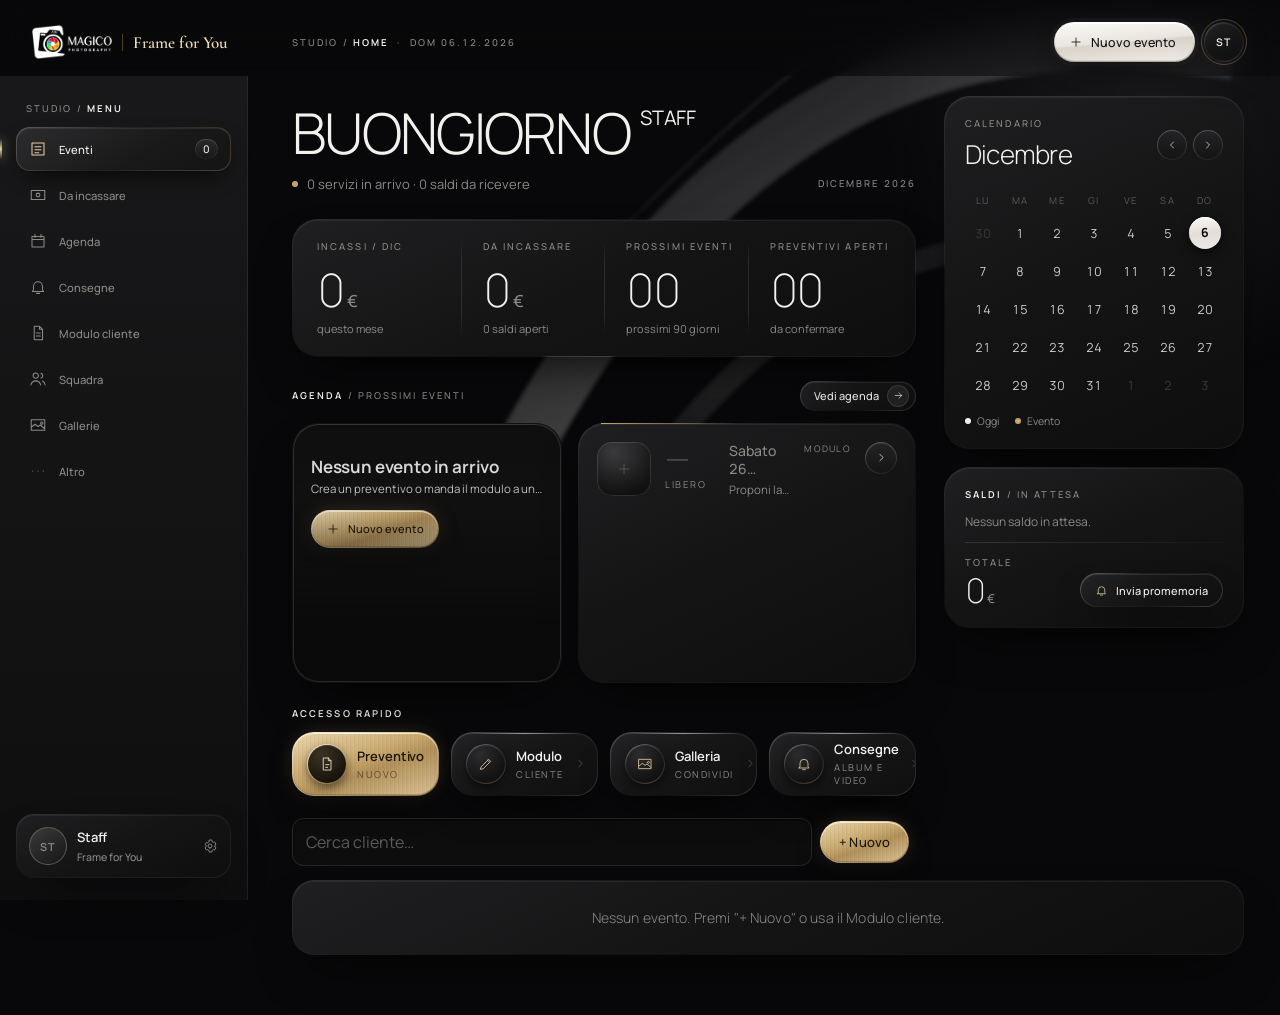
==== commit 50efb751: "Novità (v50)" ====
--- a/index.html
+++ b/index.html
@@ -1,12 +1,12 @@
 <!doctype html>
 <html lang="it"><head><meta charset="UTF-8" />
 <meta name="viewport" content="width=device-width, initial-scale=1.0, viewport-fit=cover" />
-<meta name="theme-color" content="#000000" /><link rel="manifest" href="./manifest.webmanifest?v=adv-magico-v47" />
+<meta name="theme-color" content="#000000" /><link rel="manifest" href="./manifest.webmanifest?v=adv-magico-v50" />
 <meta name="apple-mobile-web-app-title" content="Magico" /><link rel="icon" type="image/png" href="./favicon.png" /><link rel="apple-touch-icon" sizes="180x180" href="./icon-180.png" />
 <meta name="apple-mobile-web-app-capable" content="yes" /><meta name="apple-mobile-web-app-status-bar-style" content="black" />
-<title>ADV Magico Photography</title>  <script type="module" crossorigin src="/assets/main-D3PXK10a.js"></script>
-  <link rel="modulepreload" crossorigin href="/assets/preventivo-puYu-4ML.js">
-  <link rel="stylesheet" crossorigin href="/assets/preventivo-BN5jqcRF.css">
-  <link rel="stylesheet" crossorigin href="/assets/main-Q-q_CuCv.css">
+<title>ADV Magico Photography</title>  <script type="module" crossorigin src="/assets/main-D-yPANh0.js"></script>
+  <link rel="modulepreload" crossorigin href="/assets/preventivo-BQ7Oma5N.js">
+  <link rel="stylesheet" crossorigin href="/assets/preventivo-D1b-pe_C.css">
+  <link rel="stylesheet" crossorigin href="/assets/main-6wbNGmea.css">
 </head>
 <body><div id="root"></div></body></html>
--- a/assets/preventivo-D1b-pe_C.css
+++ b/assets/preventivo-D1b-pe_C.css
@@ -0,0 +1 @@
+:root{--bg:#0b0b0b;--card:#161616;--line:#2a2a2a;--red:#5a5a5a;--gold:#f0f0f0;--tx:#f2efe6;--mut:#9a958a;font-family:system-ui,-apple-system,Segoe UI,Roboto,sans-serif;color:var(--tx);background:var(--bg)}*{box-sizing:border-box}body{margin:0;background:var(--bg)}.top{background:#000}.app{max-width:720px;margin:0 auto;min-height:100vh;padding-bottom:84px}.top{position:sticky;top:0;z-index:5;background:#000;border-bottom:2px solid var(--gold);padding:12px 16px}.logo{color:var(--gold);font-size:20px;letter-spacing:.5px}.logo span{color:var(--red);font-weight:700}main{padding:12px}.card{background:var(--card);border:1px solid var(--line);border-radius:14px;padding:14px;margin-bottom:12px}h3{color:var(--gold);font-size:15px;margin:6px 0 10px;text-transform:uppercase;letter-spacing:.6px}.row{display:flex;gap:8px;align-items:center;margin-bottom:12px;flex-wrap:wrap}.row input{flex:1;min-width:110px}input,select,textarea{width:100%;background:#0e0e0e;color:var(--tx);border:1px solid var(--line);border-radius:10px;padding:11px;font-size:16px}input:focus,select:focus,textarea:focus{outline:none;border-color:var(--gold)}textarea{min-height:60px;resize:vertical}.campo{display:flex;flex-direction:column;gap:4px;margin-bottom:8px}.campo span{font-size:12px;color:var(--mut)}.grid2{display:grid;grid-template-columns:1fr 1fr;gap:0 10px}.grid3{display:grid;grid-template-columns:1fr 1fr 1fr;gap:0 8px}.coppia-ora{grid-column:1/-1;display:grid;grid-template-columns:1.4fr .8fr;gap:0 10px}.grid2 .campo:last-child:nth-child(odd){grid-column:1/-1}.btn{display:inline-flex;align-items:center;justify-content:center;gap:6px;background:#222;color:var(--tx);border:1px solid #3a3a3a;border-radius:10px;padding:11px 14px;font-size:15px;cursor:pointer;text-decoration:none;font-weight:600}.btn.sm{padding:7px 10px;font-size:13px}.btn.red{background:var(--red);border-color:var(--red);color:#fff}.btn.gold{background:var(--gold);border-color:var(--gold);color:#111}.btn.wa{background:#0f3d24;border-color:#1f7a47}.btn.danger{background:transparent;color:#ff6b6b;border-color:#5a1a1a}.btn.big{width:100%;padding:16px;font-size:18px}.btn:disabled{opacity:.4}.acts{display:flex;gap:8px;flex-wrap:wrap;margin:10px 0}.acts.sticky{position:sticky;bottom:76px;background:var(--bg);padding:8px 0}.ev .evhead{display:flex;justify-content:space-between;gap:10px;cursor:pointer}.ev small{display:block;color:var(--mut);font-size:12px;margin-top:3px;text-transform:capitalize}.right{text-align:right;display:flex;flex-direction:column;align-items:flex-end;gap:4px}.gold{color:var(--gold)}.red{color:#ff4d5e}.badge{font-size:11px;font-weight:700;padding:3px 8px;border-radius:20px;text-transform:uppercase;letter-spacing:.5px}.badge.p{border:1px solid var(--gold);color:var(--gold)}.badge.c{background:var(--red);color:#fff}.esempio{display:flex;justify-content:space-between;align-items:center;background:#1e1e1e;color:var(--gold);border-radius:8px;padding:4px 4px 4px 10px;margin-bottom:8px;font-size:13px}.pacchetti{display:grid;grid-template-columns:1fr 1fr;gap:8px}.pk{border:1px solid var(--line);border-radius:12px;padding:10px;display:flex;flex-direction:column;gap:3px;cursor:pointer}.pk input{display:none}.pk.on{border-color:var(--gold);background:#1c1c1c}.pk small{color:var(--mut);font-size:11px}.check{display:flex;align-items:center;gap:10px;padding:10px 0;border-bottom:1px solid var(--line)}.check input{width:22px;height:22px;accent-color:var(--red)}.poster-qta{border-bottom:1px solid var(--line)}.poster-qta>.check{border-bottom:0}.poster-qta .qta{display:flex;align-items:center;gap:10px;padding:0 0 10px 32px;font-size:14px;color:var(--mut)}.poster-qta .qta select{width:auto;min-width:72px;padding:6px 8px}.check span{flex:1}.check em{color:var(--gold);font-style:normal;font-size:14px}.check.locked{opacity:.75}.riga{display:flex;justify-content:space-between;gap:10px;padding:7px 0;border-bottom:1px dashed var(--line);font-size:14px}.riga small{color:var(--mut)}.riga.tot{font-size:17px;border:none;color:var(--gold)}.riga.ok{color:#7bd88f}.riga.click{cursor:pointer}.x{background:none;border:none;color:#ff6b6b;font-size:14px;margin-left:6px}.hint{color:var(--mut);font-size:13px}.warn{color:#ffb347;font-size:13px}.okmsg{color:#7bd88f;margin:8px 0 0;font-size:14px}.tabs{position:fixed;bottom:0;left:0;right:0;display:flex;background:#000;border-top:2px solid var(--gold);z-index:6;padding-bottom:env(safe-area-inset-bottom)}.tabs button{flex:1;background:none;border:none;color:var(--mut);padding:8px 2px;font-size:11px;display:flex;flex-direction:column;align-items:center;gap:2px}.tabs button span{font-size:20px}.tabs button.on{color:var(--gold)}.tabs button.on span{filter:drop-shadow(0 0 4px var(--red))}.modal{position:fixed;top:0;right:0;bottom:0;left:0;background:#000;z-index:10;display:flex;flex-direction:column}.modalbar{display:flex;gap:8px;align-items:center;padding:10px;border-bottom:1px solid var(--gold)}.modalbar b{flex:1;font-size:13px;overflow:hidden;text-overflow:ellipsis;white-space:nowrap}.modal .hint{text-align:center;margin:6px}.pdfpagine{flex:1;overflow:auto;background:#111;padding:8px 8px 24px}.pdfpagine figure{margin:0 0 14px}.pdfpagine figcaption{color:var(--gold);font-size:12px;margin:0 0 4px}.pdfpagine img{width:100%;height:auto;background:#fff;display:block}.clausole ol{padding-left:18px;font-size:13px;line-height:1.5;color:#ddd}.pkedit{border-bottom:1px solid var(--line);padding-bottom:8px;margin-bottom:10px}@media (max-width:380px){.grid3{grid-template-columns:1fr 1fr}}.toast{position:fixed;left:12px;right:12px;bottom:84px;z-index:20;padding:14px;border-radius:12px;font-weight:600;max-width:696px;margin:0 auto}.toast.ok{background:#1f5d36;color:#fff}.toast.err{background:var(--red);color:#fff}.confirm{border:1px solid var(--gold);border-radius:12px;padding:12px;margin-top:10px;background:#1c1c1c}details summary{list-style:none;margin-bottom:8px}details summary::-webkit-details-marker{display:none}.logoimg{display:block;height:44px;width:auto;margin:-4px 0}.cnt{display:inline-block;min-width:22px;padding:1px 7px;border-radius:12px;background:var(--red);color:#fff;font-size:12px;text-align:center;margin-left:6px;vertical-align:middle}.cnt.ok{background:#1f7a47}.prom{display:flex;justify-content:space-between;align-items:center;gap:10px;padding:10px 0;border-bottom:1px solid var(--line)}.prom small{display:block;color:var(--mut);font-size:12px;margin-top:3px;text-transform:capitalize}.prom .right{gap:6px}.click{cursor:pointer}.badge.ok{background:#1f7a47;color:#fff}.tabs button span{position:relative}.tabbadge{position:absolute;top:-4px;right:-12px;background:var(--red);color:#fff;font-style:normal;font-size:10px;font-weight:700;border-radius:10px;padding:0 5px;line-height:16px}.calhead{display:flex;justify-content:space-between;align-items:center;gap:8px;margin-bottom:10px}.calhead b{font-size:17px;color:var(--gold)}.calhead h3{margin:0}.cal{display:grid;grid-template-columns:repeat(7,1fr);gap:4px}.dow{text-align:center;color:var(--mut);font-size:12px;padding:4px 0}.day{aspect-ratio:1;background:#0e0e0e;border:1px solid var(--line);border-radius:8px;color:var(--tx);font-size:14px;display:flex;flex-direction:column;align-items:center;justify-content:center;padding:0;cursor:pointer}.day i{font-style:normal;font-size:11px;color:var(--gold);line-height:1}.day.has{border-color:var(--gold);background:#1c1c1c}.day.clash{border-color:#ff6b6b;background:#3a1010}.day.clash i{color:#ff6b6b;font-weight:700}.day.today{outline:2px solid var(--red)}.day.sel{background:var(--gold);color:#111}.day.sel i{color:#111}.warnbox{border-color:#ff6b6b;background:#2a0f0f}.warnbox b{color:#ffb3b3}.chart{display:flex;align-items:flex-end;gap:4px;height:150px;padding:8px 0;border-bottom:1px solid var(--line)}.bar{flex:1;display:flex;flex-direction:column;align-items:center;justify-content:flex-end;height:100%}.bar span{display:block;width:100%;background:linear-gradient(var(--gold),#6e6e6e);border-radius:4px 4px 0 0;min-height:1px}.bar small{font-size:10px;color:var(--mut);margin-top:3px}.bar em{font-style:normal;font-size:9px;color:var(--tx);margin-bottom:2px}.check.cons input[type=date]{width:auto;padding:6px 8px;font-size:14px}.ok-msg{color:#7bd88f;font-weight:600;margin:8px 0 0}.tabs button{font-size:10px}.blocco{min-height:100vh;display:flex;flex-direction:column;align-items:center;justify-content:center;gap:14px;padding:24px;text-align:center;background:#000}.blocco .logoimg{height:70px;margin-bottom:10px}.blocco h2{color:var(--gold);margin:0}.blocco p{margin:0}.blocco a.btn{text-decoration:none;display:inline-block}.licavviso{background:#1e1e1e;color:var(--gold);padding:10px 16px;font-size:14px;border-bottom:1px solid var(--line)}.licavviso a{color:var(--tx);font-weight:600}.licprova{display:flex;flex-wrap:wrap;align-items:center;gap:6px;justify-content:center;text-align:center;font-size:15px}.licprova .conto{font-variant-numeric:tabular-nums;color:var(--tx);font-size:17px}.licprova a{margin-left:6px}.day u{text-decoration:none;font-size:10px;color:silver;line-height:1}.day.gimp:not(.has){border-color:#6a6a6a}.occ{display:flex;gap:8px;margin:2px 0 12px}.occ button{flex:1;min-height:46px;border-radius:12px;border:1px solid var(--line);background:#141414;color:var(--tx);font-size:14px;padding:8px 4px}.occ button:disabled{opacity:.35}.occ button.on{background:var(--gold);color:#111;border-color:var(--gold);font-weight:650}.gimpegno{text-decoration:none;color:var(--tx);border-left:3px solid #9a9a9a;padding-left:8px}.gimpegno small{color:var(--mut)}.gcal .gcal-ok{margin-left:6px;font-size:11px;vertical-align:middle}.gcal select{width:100%}.gcal-ev{margin:-4px 4px 10px}.gimport ol{margin:8px 0 6px;padding-left:20px;line-height:1.5}.gimport ol li{margin:3px 0}.gimport details{margin:10px 0}.gimport summary{cursor:pointer;padding:4px 0}.gimport .btn.danger{margin-top:4px}.listino-tipi{display:flex;flex-wrap:wrap;gap:6px;margin:8px 0 10px}.listino-titolo{margin:6px 0}.pk-extra{margin-top:6px}.pk-flag{display:flex;flex-wrap:wrap;gap:14px;margin:4px 0}.promo-edit{border:1px dashed rgba(200,160,80,.5);border-radius:10px;padding:8px 10px;margin-top:6px}.promo-edit.on{border-style:solid;background:#c8a05014}.promo-stato{font-size:.8em;padding:1px 8px;border-radius:9px;background:#7f7f7f33;margin-left:6px}.promo-stato.on{background:#2e7d32;color:#fff}.grid3{display:grid;grid-template-columns:repeat(auto-fit,minmax(140px,1fr));gap:8px}.prezzo-vecchio{opacity:.6;font-weight:400;margin-right:4px}.promo-tag,.promo-firmato{display:block;font-style:normal;font-size:.75em;font-weight:600;color:#c0392b}.promo-firmato{color:inherit;opacity:.7;font-weight:400}.firmapad{position:fixed;top:0;right:0;bottom:0;left:0;z-index:30;background:#000;display:flex;flex-direction:column;gap:8px;padding:max(10px,env(safe-area-inset-top)) max(10px,env(safe-area-inset-right)) max(10px,env(safe-area-inset-bottom)) max(10px,env(safe-area-inset-left));overscroll-behavior:none;touch-action:none;user-select:none;-webkit-user-select:none}.firmabar{display:flex;align-items:center;gap:10px;border-bottom:1px solid var(--gold);padding-bottom:8px}.firmabar div{flex:1;display:flex;flex-direction:column}.firmabar b{color:var(--gold);text-transform:uppercase;letter-spacing:.6px;font-size:14px}.firmabar small{font-size:17px;font-weight:700}.firmaarea{flex:1;position:relative;background:#fff;border-radius:12px;min-height:140px;overflow:hidden}.firmaarea canvas{position:absolute;top:0;right:0;bottom:0;left:0;width:100%;height:100%;display:block;touch-action:none;cursor:crosshair;z-index:2}.firmalinea{position:absolute;left:6%;right:6%;bottom:24%;border-bottom:1.5px dashed #b9b2a0;z-index:1}.firmalinea span{position:absolute;left:0;bottom:4px;color:#b9b2a0;font-size:18px}.firmaph{position:absolute;top:0;right:0;bottom:0;left:0;margin:0;display:flex;align-items:center;justify-content:center;color:#c9c2b0;font-size:22px;z-index:1;pointer-events:none}.firmalegale{margin:0;font-size:13px;color:var(--tx);text-align:center}.firmaacts{display:flex;gap:10px}.firmaacts .btn{flex:1;padding:14px}@media (orientation:landscape) and (max-height:520px){.firmapad{gap:5px}.firmabar{padding-bottom:4px}.firmabar small{font-size:15px}.firmaacts .btn{padding:9px}.firmalegale{font-size:12px}}.firmaimg{background:#fff;border-radius:10px;padding:8px;display:flex;justify-content:center;margin-bottom:8px}.firmaimg img{max-width:100%;max-height:110px}.badge.firm{background:#1f7a47;color:#fff}.pk-album{border:1px solid var(--line);border-radius:12px;padding:10px 12px;margin:10px 0;background:#ffffff08}.pk-album.on{border-color:var(--gold);background:#c9a22714}.sw-riga{display:flex;align-items:center;justify-content:space-between;gap:12px;cursor:pointer;min-height:44px}.sw-riga span{display:flex;flex-direction:column;gap:2px}.sw-riga b{font-size:16px}.sw-riga small{color:var(--mut);font-size:13px}.sw-riga input{-moz-appearance:none;appearance:none;-webkit-appearance:none;flex:none;width:52px;height:30px;border-radius:15px;background:#3a3a3a;border:1px solid #666;position:relative;margin:0;cursor:pointer;transition:background .15s}.sw-riga input:after{content:"";position:absolute;top:3px;left:3px;width:24px;height:24px;border-radius:50%;background:#fff;transition:left .15s}.sw-riga input:checked{background:var(--gold)}.sw-riga input:checked:after{left:25px}.pk-album .grid2{margin-top:8px}select{-webkit-appearance:none;-moz-appearance:none;appearance:none;background-image:url("data:image/svg+xml,%3Csvg xmlns='http://www.w3.org/2000/svg' width='12' height='8'%3E%3Cpath d='M1 1l5 5 5-5' fill='none' stroke='%239a958a' stroke-width='2'/%3E%3C/svg%3E");background-repeat:no-repeat;background-position:right 12px center;padding-right:34px}.prezzi-pag{display:flex;flex-direction:column;gap:12px}.prezzi-pk{display:flex;flex-direction:column;gap:12px;min-width:0}.extra-card{min-width:0}.tipi-chips{display:flex;gap:8px;overflow-x:auto;-webkit-overflow-scrolling:touch;scrollbar-width:none;margin:0 -16px;padding:2px 16px 6px;scroll-snap-type:x proximity}.tipi-chips::-webkit-scrollbar{display:none}.chip{flex:none;min-height:44px;padding:0 16px;border-radius:22px;border:1px solid var(--line);background:var(--card);color:var(--tx);font-size:15px;white-space:nowrap;cursor:pointer;scroll-snap-align:start}.chip.on{background:var(--gold);border-color:var(--gold);color:#000;font-weight:700}.chips{display:flex;flex-wrap:wrap;gap:8px;margin-top:8px}.pk-titolo{margin:4px 0 0;font-size:14px;letter-spacing:.5px;text-transform:uppercase;color:var(--mut)}.pk-lista{display:flex;flex-direction:column;gap:10px}.pk-card{background:var(--card);border:1px solid var(--line);border-radius:14px;overflow:hidden}.pk-card.aperta,.pk-card.scelta{border-color:var(--gold)}.pk-card.scelta{box-shadow:0 0 0 2px var(--gold)}.pk-testa{all:unset;box-sizing:border-box;width:100%;display:flex;align-items:center;gap:12px;padding:14px;min-height:64px;cursor:pointer}.pk-nome{flex:1;min-width:0;display:flex;flex-direction:column;gap:3px}.pk-nome b{font-size:17px}.pk-nome small{color:var(--mut);font-size:13px;white-space:nowrap;overflow:hidden;text-overflow:ellipsis}.pk-prezzo{display:flex;flex-direction:column;align-items:flex-end;gap:2px;flex:none}.pk-prezzo b{font-size:17px;color:var(--gold)}.pk-prezzo s{color:var(--mut);font-size:13px}.pk-prezzo b.promo{color:#7bd88f}.pk-prezzo small{font-size:12px;color:var(--mut)}.chev{flex:none;color:var(--mut);font-size:16px;width:16px;text-align:center}.pk-corpo{padding:12px 14px 14px;display:flex;flex-direction:column;gap:10px;border-top:1px solid var(--line)}.pk-piano{display:flex;flex-direction:column;gap:8px}.pk-rate-riga{display:flex;flex-direction:column;gap:4px;padding-bottom:8px;border-bottom:1px dashed var(--line)}.pk-servizi b{font-size:14px}.pk-fondo{display:flex;justify-content:flex-end}.promo-edit{border:1px solid var(--line);border-radius:12px;padding:0 12px}.promo-edit.on{border-color:#7bd88f}.promo-testa{all:unset;box-sizing:border-box;width:100%;display:flex;align-items:center;gap:10px;min-height:48px;cursor:pointer}.promo-testa b{flex:1}.promo-stato.no{color:var(--mut);font-size:13px}.promo-edit .grid3{padding-bottom:10px}.nuovo-pk{min-height:50px;border-style:dashed;width:100%}.extra-card h4{margin:14px 0 4px;font-size:13px;color:var(--mut);text-transform:uppercase;letter-spacing:.5px}.extra-riga{display:flex;align-items:flex-start;justify-content:space-between;gap:8px 12px;min-height:52px;border-bottom:1px solid var(--line);flex-wrap:wrap}.compreso{display:flex;align-items:flex-start;gap:6px;font-size:13px;color:var(--mut);line-height:1.25;flex:1 1 100%;max-width:100%;justify-content:flex-end}.compreso span{white-space:normal}.compreso.on{color:#e7c27a}.compreso input{width:16px;height:16px;margin-top:1px;accent-color:#e7c27a;flex:none}.compreso-box{flex:0 1 auto;max-width:100%;align-self:center}.compreso-box.aperta{flex:1 1 100%;align-self:stretch}.compreso-testa{display:inline-flex;align-items:center;gap:8px;max-width:100%;min-height:36px;padding:0 10px;border-radius:10px;border:1px solid var(--line);background:transparent;color:var(--mut);font-size:13px;text-align:left}.compreso-box.aperta .compreso-testa{display:flex;width:100%}.compreso-box.on .compreso-testa{border-color:#e7c27a;color:#e7c27a}.compreso-testa .segno{width:16px;height:16px;border:1.5px solid currentColor;border-radius:4px;display:inline-flex;align-items:center;justify-content:center;font-size:11px;line-height:1;flex:none}.compreso-box.on .segno{background:#e7c27a;color:#111;border-color:#e7c27a}.compreso-testa span{white-space:normal;line-height:1.2}.compreso-testa i{margin-left:auto;font-style:normal;flex:none}.compreso-lista{display:flex;flex-direction:column;gap:2px;width:100%;margin-top:6px;padding:4px 8px;border:1px solid var(--line);border-radius:10px}.compreso-voce{display:flex;align-items:flex-start;gap:8px;min-height:40px;padding:8px 2px;font-size:14px}.compreso-voce input{width:18px;height:18px;margin-top:1px;accent-color:#e7c27a;flex:none}.compreso-voce span{white-space:normal;line-height:1.25}.compreso-voce.on{color:#e7c27a}.pk-corpo .compreso{grid-column:1/-1;justify-content:flex-start}.extra-gruppo .extra-riga:last-child{border-bottom:0}.extra-riga>span:first-child{flex:1;font-size:15px}.extra-val{display:flex;align-items:center;gap:6px;flex:1 1 180px;flex-wrap:wrap;justify-content:flex-end;max-width:100%}.extra-val i{font-style:normal;color:var(--mut)}.extra-val input{width:96px;text-align:right;padding:10px}.extra-custom{display:flex;align-items:center;gap:8px;min-height:48px;border-top:1px dashed var(--line);padding:6px 0;flex-wrap:wrap}.extra-custom>input{flex:1;min-width:0}.extra-custom>textarea{flex:1 1 100%;min-height:72px;background:#111;color:var(--tx);border:1px solid #3a3a3a;border-radius:8px;padding:8px}.extra-nuovo{display:flex;flex-wrap:wrap;gap:8px;align-items:center;margin-top:12px}.extra-nuovo>input,.extra-nuovo>select{flex:1 1 140px;min-width:0}@media (max-width:560px){.extra-card h4{margin:8px 0 0}.extra-riga{display:grid;grid-template-columns:minmax(0,1fr) auto;gap:4px 8px;min-height:0;padding:6px 0;align-items:center}.extra-val{flex:none;justify-content:flex-end}.extra-val input{width:74px;padding:7px 8px}.compreso-box{grid-column:1 / -1;align-self:start;justify-self:start}.compreso-box.aperta{justify-self:stretch}.compreso-testa{min-height:32px;padding:0 8px;width:auto}.compreso-box.aperta .compreso-testa{width:100%}.compreso-voce{min-height:0;padding:4px 2px}.extra-custom{display:grid;grid-template-columns:minmax(0,1fr) auto;gap:6px;min-height:0;padding:6px 0;align-items:center}.extra-custom>input{grid-column:1 / -1}.extra-custom>.btn{justify-self:end}.extra-custom .compreso-box{grid-column:1 / -1}.extra-nuovo{gap:6px;margin-top:8px}}.info-btn{all:unset;cursor:pointer;color:var(--mut);padding:0 6px;font-size:16px}.info-txt{margin:4px 0}.sez-titolo{margin:18px 2px 6px;font-size:15px}.btn.ghost{background:transparent;border:1px solid var(--line);color:var(--mut);align-self:center}.sw-riga input:checked{background:#2e9d5b;border-color:#2e9d5b}.extra-val input::-webkit-outer-spin-button,.extra-val input::-webkit-inner-spin-button,.pk-corpo input::-webkit-outer-spin-button,.pk-corpo input::-webkit-inner-spin-button{-webkit-appearance:none;margin:0}.extra-val input,.pk-corpo input[type=number]{-moz-appearance:textfield;-webkit-appearance:textfield;appearance:textfield}.v-impagina>.imp-pagina{grid-column:1/-1}.imp-pagina label.hint input,.imp-pagina label.hint select,.imp-pagina .imp-cerca{display:block;width:100%;margin:6px 0;background:#111;color:var(--tx);border:1px solid #3a3a3a;border-radius:8px;padding:8px;box-sizing:border-box}.imp-editor{display:flex;gap:16px;align-items:flex-start}.imp-lavoro{flex:1;min-width:0;display:flex;justify-content:center;align-items:flex-start}.imp-pannello{width:340px;flex:0 0 340px;position:sticky;top:8px;max-height:calc(100dvh - 24px);overflow:auto}.imp-editor .imp-stage{overflow:hidden;background:transparent;border:0}@media (max-width:860px){.imp-editor{flex-direction:column}.imp-pannello{width:auto;flex:1 1 auto;position:static;max-height:none}}.imp-tools{display:flex;flex-wrap:wrap;gap:8px;margin:10px 0}.imp-sfoglia{position:relative}.imp-stage{width:100%;overflow:auto;border-radius:12px;background:#1a1a1a;border:1px solid #3a3a3a;touch-action:none}.imp-safe{position:absolute;border:3px dashed #c6a15b;pointer-events:none;z-index:40;box-sizing:border-box}.imp-num{position:absolute;left:0;right:0;bottom:2%;text-align:center;z-index:41;pointer-events:none;color:#111}.imp-colore{display:flex;align-items:center;gap:6px}.imp-tono{width:28px;height:28px;border-radius:50%;border:1px solid #666;padding:0}.imp-freccia{position:absolute;top:50%;transform:translateY(-50%);z-index:6;width:44px;height:72px;border:0;border-radius:12px;background:#0000008c;color:#fff;font-size:32px;line-height:1;cursor:pointer}.imp-freccia.sx{left:8px}.imp-freccia.dx{right:8px}.imp-freccia:disabled{opacity:.28}.imp-dissolvi{animation:impFade .55s ease}@keyframes impFade{0%{opacity:0}to{opacity:1}}.imp-tela{transform-origin:top left;position:relative}.imp-sfondo{position:absolute;top:0;right:0;bottom:0;left:0;width:100%;height:100%;object-fit:cover;pointer-events:none;z-index:0}.imp-el{position:absolute;box-sizing:border-box;overflow:hidden;cursor:grab;background:#f3f3f3}.imp-el.on{outline:4px solid #c6a15b;outline-offset:-4px}.imp-el img{position:absolute;pointer-events:none;max-width:none}.imp-vuota,.imp-testo{display:flex;align-items:center;justify-content:center;width:100%;height:100%;color:#666}.imp-testo{white-space:nowrap}.imp-resize{position:absolute;right:0;bottom:0;width:28px;height:28px;background:#c6a15b;cursor:nwse-resize;z-index:5}.imp-scheda{margin-top:10px}.imp-griglia{display:grid;grid-template-columns:repeat(auto-fill,minmax(150px,1fr));gap:10px}.imp-card{padding:8px;text-align:left}.imp-card.sel{outline:2px solid var(--gold)}.imp-mini-btn{background:transparent;color:inherit;border:0;width:100%;cursor:pointer;text-align:left}.imp-mini-box{height:120px;display:flex;align-items:center;justify-content:center;background:#111;border-radius:8px;overflow:hidden}.imp-mini{position:relative;max-height:110px;max-width:100%}.imp-mini i,.imp-mini em{position:absolute;overflow:hidden}.imp-mini i img{width:100%;height:100%;object-fit:cover;display:block}.imp-mini em{font-size:7px;line-height:1}.imp-voce{display:flex;flex-direction:column;align-items:flex-start;width:100%;margin-top:8px;cursor:pointer;color:inherit}.imp-voce small,.imp-card small{color:var(--mut);display:block}.st{position:fixed;top:0;right:0;bottom:0;left:0;z-index:900;display:grid;background:#2a2a2a;color:#eee;font-size:13px;grid-template-columns:210px minmax(0,1fr) 172px;grid-template-rows:auto auto minmax(0,1fr) auto;grid-template-areas:"top top top" "ctx ctx ctx" "sx tela dx" "giu giu giu";padding:env(safe-area-inset-top) env(safe-area-inset-right) 0 env(safe-area-inset-left);user-select:none;-webkit-user-select:none}.st button{font:inherit}.st-b{background:#474747;color:#f0f0f0;border:1px solid #5c5c5c;border-radius:6px;padding:6px 10px;min-height:32px;cursor:pointer;white-space:nowrap;line-height:1.1}.st-b:hover:not(:disabled){background:#555}.st-b:disabled{opacity:.4;cursor:default}.st-b.on{background:#d9d9d9;color:#111;border-color:#d9d9d9}.st-b.gold{background:#e8e8e8;color:#111;border-color:#e8e8e8;font-weight:600}.st-b.danger,.st-tendina .danger{color:#ff8a80}.st-top{grid-area:top;display:flex;align-items:center;gap:8px;padding:8px 10px;background:#1d1d1d;border-bottom:1px solid #111;flex-wrap:wrap}.st-titolo{display:flex;flex-direction:column;min-width:0;max-width:340px;margin:0 6px}.st-titolo b{white-space:nowrap;overflow:hidden;text-overflow:ellipsis}.st-titolo small{color:#a8a8a8;font-size:11px;white-space:nowrap;overflow:hidden;text-overflow:ellipsis}.st-gruppo{display:flex;gap:2px}.st-gruppo .st-b{border-radius:0}.st-gruppo .st-b:first-child{border-radius:6px 0 0 6px}.st-gruppo .st-b:last-child{border-radius:0 6px 6px 0}.st-zoom{min-width:56px}.st-spazio{flex:1}.st-occ{color:#ddd;font-size:12px;max-width:260px;overflow:hidden;text-overflow:ellipsis;white-space:nowrap}.st-menu{position:relative}.st-tendina{position:absolute;top:calc(100% + 4px);left:0;min-width:250px;background:#303030;border:1px solid #555;border-radius:8px;box-shadow:0 12px 30px #00000080;padding:6px;z-index:20;display:flex;flex-direction:column;gap:2px}.st-menu.dx .st-tendina{left:auto;right:0}.st-tendina button,.st-tendina a{background:transparent;border:0;color:#eee;text-align:left;padding:9px 10px;border-radius:6px;cursor:pointer;font-size:13px;word-break:break-all}.st-tendina button:hover:not(:disabled){background:#454545}.st-tendina button:disabled{opacity:.4}.st-tendina label{display:flex;flex-direction:column;gap:4px;padding:6px 10px;color:#bbb;font-size:12px}.st-tendina input{background:#1b1b1b;color:#eee;border:1px solid #555;border-radius:6px;padding:7px}.st-ctx{grid-area:ctx;display:flex;align-items:center;gap:6px;padding:6px 10px;background:#353535;border-bottom:1px solid #1e1e1e;overflow-x:auto;scrollbar-width:thin;min-height:46px}.st-ctx>*{flex:none}.st-tit{color:#fff;margin-right:4px}.st-mut{color:#a5a5a5;font-size:12px}.st-sep{width:1px;height:24px;background:#555;margin:0 4px}.st-seg{display:inline-flex;background:#232323;border:1px solid #4e4e4e;border-radius:7px;padding:2px;gap:2px}.st-seg button{background:transparent;border:0;color:#cfcfcf;padding:5px 9px;border-radius:5px;cursor:pointer;white-space:nowrap;min-height:28px}.st-seg button.on{background:#d9d9d9;color:#111}.st-largo{display:flex;width:100%}.st-largo button{flex:1;padding:5px 2px}.st-colore{display:inline-flex;width:30px;height:30px;border-radius:50%;overflow:hidden;border:1px solid #777;cursor:pointer}.st-colore input{width:44px;height:44px;margin:-7px;border:0;padding:0;background:none;cursor:pointer}.st-range{display:inline-flex;align-items:center;gap:6px;color:#ccc;font-size:12px}.st-range input{width:110px}.st-testo{background:#1b1b1b;color:#eee;border:1px solid #555;border-radius:6px;padding:6px 8px;width:200px}.st-sel{background:#1b1b1b;color:#eee;border:1px solid #555;border-radius:6px;padding:6px;max-width:100%}.st-pan{background:#383838;display:flex;flex-direction:column;min-height:0;overflow:hidden}.st-riga{display:flex;align-items:center;gap:8px;padding:7px 8px;flex-wrap:wrap}.st-riga>b{font-size:12px;text-transform:uppercase;letter-spacing:.06em;color:#ddd}.st-modelli{grid-area:sx;border-right:1px solid #1e1e1e;gap:6px;padding-bottom:6px}.st-modelli>.st-seg,.st-modelli>.st-chips,.st-modelli>.st-sel{margin:0 8px}.st-chips{display:flex;flex-wrap:wrap;gap:3px;align-items:center}.st-chips button{background:#2a2a2a;border:1px solid #4e4e4e;color:#ddd;border-radius:5px;min-width:28px;height:26px;padding:0 6px;cursor:pointer}.st-chips button.on{background:#d9d9d9;color:#111}.st-griglia{overflow-y:auto;display:grid;grid-template-columns:repeat(auto-fill,minmax(84px,1fr));gap:8px;padding:4px 8px 10px;align-content:start;flex:1;min-height:0}.st-lay{background:#2d2d2d;border:1px solid #474747;border-radius:6px;padding:6px 4px 4px;display:flex;flex-direction:column;align-items:center;gap:4px;cursor:pointer;color:#bbb}.st-lay:hover{border-color:#bbb}.st-lay small{font-size:10px;line-height:1.1;max-width:100%;overflow:hidden;text-overflow:ellipsis;white-space:nowrap}.st-fogli{grid-area:dx;border-left:1px solid #1e1e1e}.st-icone{display:flex;gap:3px;padding:0 8px 6px}.st-icone .st-b{padding:4px 0;flex:1;min-height:28px}.st-lista{overflow-y:auto;flex:1;min-height:0;padding:2px 8px 10px;display:flex;flex-direction:column;gap:8px}.st-foglio{background:transparent;border:2px solid transparent;border-radius:6px;padding:4px;display:flex;flex-direction:column;align-items:center;gap:3px;cursor:pointer;color:#ccc}.st-foglio.on{border-color:#3d8bfd;background:#2f3b4d}.st-foglio small{font-size:10.5px}.st-centro{grid-area:tela;position:relative;display:flex;flex-direction:column;min-width:0;min-height:0;background:#4b4b4b}.st-lavoro{flex:1;min-height:0;overflow:auto;display:grid;place-items:center;padding:12px;touch-action:pan-x pan-y}.st-stage{position:relative;overflow:hidden;box-shadow:0 6px 24px #00000073;flex:none;touch-action:none}.st-stage .imp-tela{position:absolute;left:0;top:0}.st-sotto{display:flex;align-items:center;justify-content:center;gap:10px;padding:5px;background:#3c3c3c;border-top:1px solid #2a2a2a;font-size:12px;color:#ccc}.st-sotto .st-b{min-height:28px;padding:2px 14px;font-size:18px}.st-toast{position:absolute;left:50%;bottom:48px;transform:translate(-50%);background:#141414f0;color:#eee;padding:9px 14px;border-radius:8px;max-width:min(560px,90%);font-size:13px;z-index:30;margin:0;box-shadow:0 6px 20px #00000080;pointer-events:none}.st-toast.err{color:#ffb4a8;border:1px solid #8a2b22}.st-fondo{position:absolute;overflow:hidden;z-index:0}.st-fondo img{position:absolute;top:0;right:0;bottom:0;left:0;width:100%;height:100%;object-fit:cover;pointer-events:none}.st-deco{background:transparent}.st-vuota{position:absolute;top:0;right:0;bottom:0;left:0;display:flex;align-items:center;justify-content:center;color:#8a8a8a;font-weight:300}.st-resize{position:absolute;right:0;bottom:0;background:#3d8bfd;cursor:nwse-resize;z-index:5}.st .imp-el.on{outline:none}.st .imp-el.on:after{content:"";position:absolute;top:0;right:0;bottom:0;left:0;border:calc(2.5px / var(--k,1)) solid #3d8bfd;pointer-events:none}.st-modelli.largo .st-griglia{grid-template-columns:1fr}.st-num{position:absolute;text-align:center;z-index:301;pointer-events:none;font-family:Georgia,serif}.st-abb{position:absolute;background:#dc282838;pointer-events:none;z-index:400}.st-taglio{position:absolute;border:1px dashed rgba(220,30,30,.9);pointer-events:none;z-index:401;box-sizing:border-box}.st-sicuro{position:absolute;border:1px dashed rgba(40,140,255,.75);pointer-events:none;z-index:401;box-sizing:border-box}.st-piega{position:absolute;background:#0000008c;pointer-events:none;z-index:402;box-shadow:0 0 0 1px #ffffff59}.st-dorso{position:absolute;background:repeating-linear-gradient(90deg,#ffaa0024 0,#ffaa0024 6px,#ffaa000f 6px,#ffaa000f 12px);pointer-events:none;z-index:399}.st-etich{position:absolute;text-align:center;color:#c82828d9;font-weight:600;pointer-events:none;z-index:403;font-family:system-ui,sans-serif;letter-spacing:.08em;text-transform:uppercase}.st-mini-bg{position:absolute;top:0;right:0;bottom:0;left:0;width:100%;height:100%;object-fit:cover}.st-mini-fondo{position:absolute;overflow:hidden}.st-mini-fondo img{position:absolute;top:0;right:0;bottom:0;left:0;width:100%;height:100%;object-fit:cover}.imp-mini u{position:absolute;top:0;bottom:0;width:1px;background:#00000059;text-decoration:none}.st-tabs{display:none}.st-foto{grid-area:giu;border-top:1px solid #1e1e1e;background:#333}.st-foto .st-riga{padding:6px 10px;border-bottom:1px solid #2a2a2a}.st-guida{margin:4px 10px 0}.st-strip{display:flex;gap:10px;overflow-x:auto;padding:8px 10px 12px;min-height:100px;align-items:center;scrollbar-width:thin;touch-action:pan-x}.st-th{position:relative;flex:none;height:84px;min-width:56px;padding:0;border:2px solid transparent;border-radius:4px;background:#222;cursor:grab;touch-action:pan-x;-webkit-touch-callout:none}.st-th img{height:80px;width:auto;max-width:130px;display:block;border-radius:2px;pointer-events:none}.st-th>span{display:block;width:60px;height:80px;background:#444}.st-th.sel{border-color:#3d8bfd}.st-th.usata img{opacity:.72}.st-th em{position:absolute;right:-5px;bottom:-5px;background:#2fb344;color:#fff;font-style:normal;font-size:10px;font-weight:700;min-width:18px;height:18px;border-radius:9px;display:grid;place-items:center;border:2px solid #333}.st-fantasma{position:fixed;width:90px;height:auto;transform:translate(-50%,-60%);opacity:.85;pointer-events:none;z-index:1000;box-shadow:0 8px 24px #0009;border:2px solid #fff}.st-anteprima{position:fixed;top:0;right:0;bottom:0;left:0;z-index:950;background:#0a0a0af5;display:flex;flex-direction:column}.st-ante-barra{display:flex;justify-content:space-between;align-items:center;padding:10px 14px;color:#ddd}.st-ante-libro{flex:1;display:flex;align-items:center;justify-content:center;gap:10px;min-height:0}.st-ante-foglio{box-shadow:0 20px 60px #000000b3}.st-freccia{font-size:26px;min-height:64px;padding:0 12px}@media (max-width:900px){.st{grid-template-columns:1fr;grid-template-rows:auto auto minmax(38vh,1fr) auto minmax(0,auto);grid-template-areas:"top" "ctx" "tela" "tabs" "pan";font-size:13px}.st-top{gap:5px;padding:6px;flex-wrap:nowrap;overflow-x:auto;scrollbar-width:none}.st-titolo{max-width:46vw;flex:0 0 auto}.st-titolo small{font-size:10px}.st-top .st-spazio{display:none}.st-foto .st-riga{flex-wrap:nowrap;overflow-x:auto;scrollbar-width:none}.st-foto .st-riga>*{flex:none}.st-toast{bottom:44px;font-size:12px;padding:6px 10px}.st-lbl{display:none}.st-tabs{grid-area:tabs;display:flex;background:#1d1d1d;border-top:1px solid #111}.st-tabs button{flex:1;background:transparent;border:0;color:#aaa;padding:10px 0;font-size:13px;border-bottom:2px solid transparent}.st-tabs button.on{color:#fff;border-bottom-color:#3d8bfd}.st-pan{grid-area:pan;display:none;max-height:36vh;border:0}.st-pan.on{display:flex}.st-foto{max-height:none}.st-lista{flex-direction:row;overflow-x:auto;overflow-y:hidden}.st-foglio{flex:none}.st-griglia{grid-template-columns:repeat(auto-fill,minmax(92px,1fr))}.st-menu .st-tendina{position:fixed;left:8px;right:8px;top:auto;bottom:calc(8px + env(safe-area-inset-bottom));max-height:70vh;overflow:auto}.st-menu.dx .st-tendina{left:8px;right:8px}.st-b{min-height:36px}.st-foto,.st-pan.st-modelli,.st-pan.st-fogli{padding-bottom:env(safe-area-inset-bottom)}}.imp-mio{display:inline-flex;align-items:center;gap:6px;background:#1c1c1c;border:1px solid #3a3a3a;border-radius:14px;padding:3px 4px 3px 10px;font-size:13px}.imp-mio button{background:transparent;border:0;color:var(--mut);cursor:pointer}.st-giro{position:absolute;overflow:visible;pointer-events:none}.st-giro img{position:absolute;max-width:none;pointer-events:none}.st .imp-el.meta:after{content:"";position:absolute;top:0;right:0;bottom:0;left:0;border:calc(4px / var(--k,1)) solid #2fb344;background:#2fb3442e;pointer-events:none}.st .imp-el.via{opacity:.45}.st-aiuto{position:absolute;background:#ff2fb3;pointer-events:none;z-index:420}.st-presa{position:absolute;left:0;top:0;background:#3d8bfd;color:#fff;cursor:move;z-index:6;display:grid;place-items:center;font-style:normal;line-height:1}.st-foglio.preso{opacity:.4}.st-foglio.prima{box-shadow:0 -4px #3d8bfd}.st-foglio.dopo{box-shadow:0 4px #3d8bfd}.st-foglio{touch-action:pan-y;-webkit-touch-callout:none}.st-num-in{width:42px;background:#1b1b1b;color:#eee;border:1px solid #555;border-radius:5px;padding:4px;text-align:right}.st-range output{min-width:38px;color:#ddd;font-variant-numeric:tabular-nums}@media (max-width:900px){.st-foglio.prima{box-shadow:-4px 0 #3d8bfd}.st-foglio.dopo{box-shadow:4px 0 #3d8bfd}.st-foglio{touch-action:pan-x}}.st-foglio img,.st-foglio *{-webkit-user-drag:none;user-select:none;-webkit-user-select:none}@media (min-width:900px){.st-ctx{flex-wrap:wrap;overflow-x:visible;row-gap:4px}}.st-primo{background:#3d8bfd!important;border-color:#3d8bfd!important;color:#fff!important;font-weight:600}.st-chip{background:#474747;color:#f0f0f0;border:1px solid #5c5c5c;border-radius:14px;padding:4px 10px;cursor:pointer;font-size:12px}.st-chip:hover{background:#5a5a5a}.st-controllo{align-items:center;justify-content:center;background:#0a0a0ab3}.st-dialogo{background:#2e2e2e;color:#eee;border:1px solid #555;border-radius:10px;padding:16px 18px;max-width:min(560px,94vw);display:flex;flex-direction:column;gap:12px;box-shadow:0 12px 40px #0009}.st-dialogo>b{font-size:16px}.st-ctl{display:flex;flex-direction:column;gap:6px}.st-ctl small{color:#aaa}.st-dialogo-bottoni{display:flex;flex-wrap:wrap;gap:8px;justify-content:flex-end}.sp{position:fixed;top:0;right:0;bottom:0;left:0;z-index:940;background:#3a3a3a;color:#eee;display:flex;flex-direction:column;font-size:13px}.sp>*{flex:none}.sp>.sp-centro{flex:1 1 0;min-height:0}.sp-centro>*{flex:none}.sp input.st-num-in{width:56px}.sp>.sp-storia{flex:0 0 34vh;min-height:150px}.sp select,.sp input{width:auto;margin:0}.sp-top{display:flex;align-items:center;gap:8px;padding:8px 12px;background:#2b2b2b;border-bottom:1px solid #1e1e1e}.sp-tit{font-size:15px}.sp-info{color:#bbb}.sp-opz{display:flex;flex-wrap:wrap;align-items:center;gap:6px 8px;padding:6px 12px;background:#353535;border-bottom:1px solid #1e1e1e}.sp-l{color:#bbb;font-size:12px;display:inline-flex;align-items:center;gap:6px}.sp-nota{margin:4px 12px;color:#e8c46a;font-size:12px}.sp-fogli{display:flex;gap:8px;overflow-x:auto;padding:8px 12px;background:#555;scrollbar-width:thin}.sp-f{flex:none;background:transparent;border:2px solid transparent;border-radius:4px;padding:2px;cursor:pointer;display:flex;flex-direction:column;align-items:center;gap:2px;color:#ddd}.sp-f.on{border-color:#3d8bfd;background:#2d2d2d}.sp-f.nuovo{margin-left:10px;box-shadow:-6px 0 0 -4px #e8c46a}.sp-f small{font-size:10px}.sp-centro{display:flex;flex-direction:column;align-items:center;justify-content:center;gap:8px;padding:8px;background:#9a9a9a;min-height:0;overflow:hidden}.sp-alt{display:flex;gap:6px;align-items:center;overflow-x:auto;max-width:100%;padding:4px;scrollbar-width:thin}.sp-alt .sp-l{color:#222;font-weight:600;white-space:nowrap}.sp-a{flex:none;background:#fff;border:2px solid transparent;border-radius:3px;padding:1px;cursor:pointer}.sp-a.on{border-color:#3d8bfd}.sp-giostra{display:flex;align-items:center;gap:22px;justify-content:center}.sp-lato{background:transparent;border:0;cursor:pointer;opacity:.85;padding:0}.sp-lato:disabled{opacity:.25;cursor:default}.sp-grande{box-shadow:0 6px 24px #00000059}.sp-nav{display:flex;align-items:center;gap:10px;color:#111}.sp-storia{overflow:auto;background:#2b2b2b;padding:8px 12px;display:flex;flex-direction:column;gap:8px}.sp-cap{background:#333;border:1px solid #444;border-radius:8px;padding:6px 8px}.sp-cap-testa{display:flex;align-items:center;gap:8px;margin-bottom:4px}.sp-cap-testa input{background:#222;border:1px solid #555;color:#eee;border-radius:5px;padding:3px 6px;min-width:0;flex:0 1 280px;font-weight:600}.sp-cap-testa small{color:#aaa}.sp-cap-foto{display:flex;flex-wrap:wrap;gap:4px 0;align-items:center}.sp-pz{display:inline-flex;align-items:center}.sp-taglio{width:16px;height:46px;background:transparent;border:0;color:transparent;cursor:pointer;padding:0;font-size:12px}.sp-taglio:hover,.sp-taglio:focus-visible{color:#e8c46a;background:#444}.sp-th{position:relative;width:62px;height:62px;background:#222;border:2px solid transparent;border-radius:4px;padding:0;overflow:hidden;cursor:pointer}.sp-th img{width:100%;height:100%;object-fit:cover;display:block}.sp-th i{display:block;width:100%;height:100%;background:#444}.sp-th small{position:absolute;left:0;right:0;bottom:0;background:#0009;color:#fff;font-size:9px;text-align:center}.sp-th:hover{border-color:#d33}.sp-th.fuori{opacity:.45;border-color:#d33}.sp-fuori{border-style:dashed}@media (max-width:900px){.sp{overflow-y:auto}.sp>.sp-storia{flex:none;min-height:0;overflow:visible}.sp-opz{flex-wrap:nowrap;overflow-x:auto}.sp-centro{overflow:visible}.sp>.sp-centro{flex:none}.sp-taglio{color:#777;width:18px}.sp-th{width:54px;height:54px}}.st-modelli>.st-scroll{flex:1 1 0;min-height:0;overflow-y:auto;-webkit-overflow-scrolling:touch}.st-scroll .st-griglia{overflow:visible;flex:none}.st-sugg{margin:0 6px 4px;background:#2c3038;border:1px solid #3d4a5e;border-radius:8px;padding-bottom:6px}.st-sugg>.st-riga{padding:5px 6px}.st-sugg>p{margin:0 8px;font-size:11px;line-height:1.35}.st-sugg-lista{display:flex;gap:6px;overflow-x:auto;padding:2px 6px 4px;-webkit-overflow-scrolling:touch}.st-sug{flex:none;max-width:140px}.st-sug.primo{border-color:#3d8bfd}.st-lib-testa{padding:4px 8px}.st-lib-testa .st-seg button{padding:3px 7px;font-size:11px}.st-lay-c{position:relative;display:flex;flex-direction:column}.st-lay-c>.st-lay{flex:1}.st-lay-c.pref>.st-lay{border-color:#c9a227}.st-lay-az{position:absolute;top:3px;right:3px;display:flex;gap:3px;opacity:0;transition:opacity .12s}.st-lay-c:hover .st-lay-az,.st-lay-c.pref .st-lay-az,.st-lay-az:focus-within{opacity:1}.st-lay-az button{width:22px;height:22px;padding:0;border-radius:50%;border:1px solid #555;background:#1b1b1bd9;color:#ccc;font-size:12px;line-height:20px;cursor:pointer}.st-lay-az .st-stella.on{color:#f2c94c;border-color:#c9a227}.st-lay-az .st-scarta:hover{color:#ff8a8a}.st-altri{grid-column:1/-1;justify-self:center}.st-th .st-spunta{position:absolute;top:3px;left:3px;width:22px;height:22px;border-radius:50%;border:1.5px solid #fff;background:#0007;color:transparent;font-size:13px;line-height:19px;text-align:center;cursor:pointer;z-index:2}.st-th .st-spunta.on{background:#3d8bfd;border-color:#3d8bfd;color:#fff}.st-th.spuntata{border-color:#3d8bfd;box-shadow:0 0 0 1px #3d8bfd}.st-spuntate{display:flex;align-items:center;gap:8px;flex-wrap:wrap;padding:2px 8px 6px;font-size:12px;color:#cfe0ff}@media (hover:none){.st-lay-az{opacity:.85}.st-lay-az button{width:26px;height:26px;line-height:24px}}@media (max-width:899px){.st-th .st-spunta{width:26px;height:26px;line-height:23px}.st-spuntate{flex-wrap:nowrap;overflow-x:auto}.st-spuntate>*{flex:none}.st-sug{max-width:130px}}.st-sugg-altri{display:none}@media (min-width:900px){.st-sugg-lista{flex-direction:column;overflow:visible;align-items:stretch;gap:6px}.st-sug{max-width:none}.st-sugg-lista:not(.tutti)>.st-sug:nth-child(n+5){display:none}.st-sugg-altri{display:block;margin:2px auto 0;min-height:0;padding:3px 10px;font-size:11px}}@media (max-width:899px){.st-pan.st-modelli{overflow-y:auto;-webkit-overflow-scrolling:touch;max-height:40vh}.st-pan.st-modelli>*{flex:none}.st-modelli>.st-scroll{overflow:visible}}.st .imp-el{touch-action:none;-webkit-user-select:none;user-select:none;-webkit-touch-callout:none;cursor:move}.st .imp-el.ritaglio{cursor:grab}.st .imp-el.ritaglio:after{border-style:dashed!important;border-color:#e8c46a!important}.st-barra{position:absolute;z-index:50;display:flex;gap:4px;padding:3px;background:#121212eb;border:1px solid #3d8bfd;border-radius:10px;box-shadow:0 4px 14px #00000080;touch-action:none}.st-barra button{min-width:var(--b,34px);height:var(--b,34px);padding:0 8px;border:0;border-radius:7px;background:#2a2a2a;color:#fff;font-size:18px;line-height:1;cursor:pointer;display:grid;place-items:center;touch-action:none;-webkit-user-select:none;user-select:none}.st-barra button.st-presa{position:static;background:#3d8bfd;cursor:move;font-style:normal}.st-barra button[data-testid=st-scambia]{cursor:grab}.st-barra button.on{background:#e8c46a;color:#111;font-size:14px;font-weight:600}.st-barra button.cestino{background:#5a1d1d}.st-barra button.cestino:hover{background:#8a2323}.st-barra.grande button{font-size:22px}.st-guida{display:flex;flex-wrap:wrap;align-items:center;gap:8px}.imp-mini img.st-mini-deco{position:absolute;z-index:2;pointer-events:none;object-fit:fill}.extra-riga>.btn.danger{flex:none;align-self:center}.extra-tolti{margin-top:8px}@media (max-width:560px){.extra-riga>.btn.danger{grid-column:1 / -1;justify-self:start}}.clausole-gia-sum{display:flex;align-items:center;justify-content:space-between;gap:10px;cursor:pointer;font-weight:600;color:var(--gold);padding:2px 0;list-style:none}.clausole-gia-sum::-webkit-details-marker{display:none}.clausole-gia-sum:after{content:"▸";opacity:.7;font-size:.9em}details[open]>.clausole-gia-sum:after{content:"▾"}.clausola-default-voce{border-top:1px dashed var(--line);padding:6px 0}.clausola-default-voce>summary{cursor:pointer;list-style:none;display:flex;align-items:center;justify-content:space-between;gap:8px;min-height:40px}.clausola-default-voce>summary::-webkit-details-marker{display:none}.clausola-default-voce>summary:after{content:"▸";opacity:.55;font-size:.85em}.clausola-default-voce[open]>summary:after{content:"▾"}.clausola-default-voce>p.hint{margin:4px 0 8px}@font-face{font-family:"FY Serif";src:url(/assets/fy-serif-CXhqKGJe.woff2) format("woff2");font-weight:300 700;font-style:normal;font-display:swap}@font-face{font-family:"FY Serif";src:url(/assets/fy-serif-italic-JbXNAZO8.woff2) format("woff2");font-weight:300 700;font-style:italic;font-display:swap}@font-face{font-family:FY Sans;src:url(/assets/fy-sans-DBvp1Roh.woff2) format("woff2");font-weight:200 800;font-style:normal;font-display:swap}:root{--bg:#08080a;--card:#141415;--line:rgba(255,255,255,.08);--tx:#f3f1ee;--mut:#8c8a87;--mut2:#5b5a58;--gold:#c8a66b;--gold2:#e3cd9f;--gold3:#a8854a;--acc:#c8a66b;--acc2:#e3cd9f;--t1:#f3f1ee;--t2:#8c8a87;--t3:#5b5a58;--hair:rgba(255,255,255,.065);--red:#b4534a;--ok:#8fb89a;--serif:"FY Sans",system-ui,-apple-system,"Segoe UI",Roboto,sans-serif;--sans:"FY Sans",system-ui,-apple-system,"Segoe UI",Roboto,sans-serif;--r:22px;--r-sm:12px;--panel:linear-gradient(155deg,#1f1f21 0%,#141415 50%,#0e0e0f 100%) padding-box,linear-gradient(160deg,rgba(255,255,255,.16),rgba(255,255,255,.03) 40%,rgba(255,255,255,.08)) border-box;--panel-sh:inset 0 1px 0 rgba(255,255,255,.06),0 24px 50px -20px rgba(0,0,0,.8);--gold-bg:repeating-linear-gradient(90deg,rgba(255,255,255,.06) 0 1px,rgba(0,0,0,.035) 1px 2px,transparent 2px 4px) padding-box,linear-gradient(160deg,#e9d6ad 0%,#c9a86e 42%,#b08f58 58%,#d8c094 100%) padding-box,linear-gradient(160deg,#fff3d6,#7d6235) border-box;--gold-sh:inset 0 1px 0 rgba(255,247,226,.75),inset 0 -1px 0 rgba(60,40,10,.25),0 14px 30px -10px rgba(0,0,0,.85),0 0 24px -6px rgba(200,166,107,.35);--graph-bg:linear-gradient(150deg,#232325 0%,#161617 45%,#0f0f10 100%) padding-box,linear-gradient(140deg,rgba(255,255,255,.34),rgba(255,255,255,.06) 35%,rgba(255,255,255,.03) 60%,rgba(255,255,255,.2)) border-box;--metal:var(--graph-bg);--metal-sh:inset 0 1px 0 rgba(255,255,255,.09),0 18px 36px -12px rgba(0,0,0,.75);--satin:linear-gradient(175deg,#fbfaf7 0%,#e9e5de 48%,#d9d3c9 52%,#efebe5 100%) padding-box,linear-gradient(180deg,#ffffff,#a9a296) border-box;--satin-sh:inset 0 1px 0 #fff,inset 0 -1px 0 rgba(0,0,0,.08),0 10px 26px -8px rgba(0,0,0,.8),0 0 0 4px rgba(255,255,255,.03);--graph-sh:inset 0 1px 0 rgba(255,255,255,.09),0 14px 28px -14px rgba(0,0,0,.8);font-family:var(--sans);color:var(--tx);background:var(--bg);-webkit-font-smoothing:antialiased;font-variant-numeric:lining-nums tabular-nums;color-scheme:dark;accent-color:var(--gold)}body{background:var(--bg);font-family:var(--sans)}::selection{background:#cfae7259}svg.i{stroke:currentColor;fill:none;stroke-width:1.4;stroke-linecap:round;stroke-linejoin:round;flex:none}.lux button,.lux input,.lux select,.lux textarea{font-family:var(--sans)}body:before{content:"";position:fixed;z-index:0;pointer-events:none;right:-150px;top:-30px;width:420px;height:340px;opacity:.8;background:url("data:image/svg+xml;utf8,<svg xmlns='http://www.w3.org/2000/svg' viewBox='0 0 420 340'><defs><linearGradient id='a' x1='0' y1='0' x2='1' y2='1'><stop offset='0' stop-color='%23fff' stop-opacity='0'/><stop offset='.48' stop-color='%23e6e6e6' stop-opacity='.32'/><stop offset='.64' stop-color='%23555' stop-opacity='.1'/><stop offset='1' stop-color='%23fff' stop-opacity='0'/></linearGradient><linearGradient id='b' x1='1' y1='0' x2='0' y2='1'><stop offset='0' stop-color='%23fff' stop-opacity='0'/><stop offset='.5' stop-color='%23cfcfcf' stop-opacity='.2'/><stop offset='1' stop-color='%23fff' stop-opacity='0'/></linearGradient><filter id='f'><feGaussianBlur stdDeviation='1.2'/></filter></defs><g filter='url(%23f)' fill='none'><path d='M30 320 C 130 120, 260 60, 420 86' stroke='url(%23a)' stroke-width='30'/><path d='M80 350 C 180 190, 300 160, 420 205' stroke='url(%23b)' stroke-width='12'/><path d='M10 262 C 150 130, 230 18, 410 6' stroke='url(%23b)' stroke-width='1.2'/></g></svg>") center/100% 100% no-repeat}body:after{content:"";position:fixed;z-index:0;pointer-events:none;right:-140px;top:-120px;width:420px;height:420px;border-radius:50%;background:radial-gradient(circle,rgba(255,255,255,.07),transparent 65%)}.app.lux,.lux-cliente #root{position:relative;z-index:1}@media (min-width:1024px){body:before{right:40px;top:-110px;width:800px;height:640px;opacity:.75}body:after{right:-180px;top:-200px;width:620px;height:620px}}.lux .top{display:flex;align-items:center;justify-content:space-between;gap:12px;padding:12px 20px;background:linear-gradient(180deg,#08080aeb,#08080a99);backdrop-filter:blur(18px) saturate(1.2);-webkit-backdrop-filter:blur(18px) saturate(1.2);border-bottom:1px solid var(--hair)}.lux .fy-logo{display:flex;align-items:center;gap:10px;min-width:0}.lux .fy-logo .mk{display:flex;align-items:center;flex:none}.lux .fy-logo .logoimg{height:48px;width:48px;object-fit:contain;margin:0;border-radius:10px;flex:none;background:#000;box-shadow:0 0 0 1px #ffffff24}.lux .fy-logo-t{display:flex;flex-direction:column;padding-left:10px;border-left:1px solid rgba(200,166,107,.35)}.lux .fy-logo-t b{font-family:"FY Serif",Georgia,serif;font-size:17px;font-weight:600;letter-spacing:.005em;color:#ecdcb6;white-space:nowrap;line-height:1}.lux .fy-top-r{display:flex;align-items:center;gap:9px}.lux .fy-crumb{display:none}.lux .fy-orb{width:40px;height:40px;flex:none;border-radius:50%;display:grid;place-items:center;position:relative;font-size:10.5px;font-weight:600;letter-spacing:.12em;color:var(--t1);cursor:pointer;border:1px solid transparent;background:var(--metal);box-shadow:var(--metal-sh)}.lux .fy-orb:before{content:"";position:absolute;top:-4px;right:-4px;bottom:-4px;left:-4px;border-radius:50%;border:1px solid rgba(200,166,107,.35)}.lux .fy-satin{display:none;align-items:center;gap:8px;height:40px;padding:0 18px 0 14px;border-radius:20px;font-size:12.5px;font-weight:500;cursor:pointer;white-space:nowrap;border:1px solid transparent;color:#111;background:var(--satin);box-shadow:var(--satin-sh)}.lux .syncpill{height:40px;background:var(--metal);box-shadow:var(--metal-sh);border:1px solid transparent;border-radius:20px;color:var(--t2);font-weight:500;letter-spacing:.02em}.lux .syncpill.ok{color:var(--ok)}.lux .syncpill.corso{color:var(--acc2)}@media (max-width:430px){.lux .syncpill{width:40px;padding:0;justify-content:center}.lux .syncpill>span{font-size:0}.lux .syncpill>span:first-letter{font-size:14px}.lux .syncpill small{display:none}}@media (max-width:360px){.lux .fy-logo-t{display:none}}.fy-crumbbar,.fy-crumbh{display:flex;justify-content:space-between;align-items:center;gap:10px;grid-column:1/-1;margin:2px 0 6px}.fy-cap{display:block;font-size:9.5px;letter-spacing:.22em;text-transform:uppercase;color:var(--t2);font-weight:500;white-space:nowrap}.fy-cap b{color:var(--t1);font-weight:500}.lux main{padding:16px 16px 24px}.lux h1,.lux h2{font-family:var(--sans);font-weight:300;letter-spacing:-.03em}.lux h3{font-family:var(--sans);color:var(--t2);font-size:10px;font-weight:500;letter-spacing:.22em;text-transform:uppercase;margin:4px 0 14px}.lux h4{font-family:var(--sans);font-weight:500;font-size:18px;letter-spacing:-.01em;color:var(--tx)}.lux .hint{color:var(--mut);line-height:1.5}.lux .gold{color:var(--gold2)}.lux .red{color:#e0857c}.lux a{color:var(--gold2)}.lux b,.lux strong{font-weight:650}.lux .card,.lux .altro-voce,.lux details.card{position:relative;border:1px solid transparent;background:var(--panel);box-shadow:var(--panel-sh);border-radius:var(--r);padding:16px}.lux .card .card{background:#ffffff05;box-shadow:none;border:1px solid var(--line)}.lux .warn,.lux .warnbox{border-radius:var(--r-sm)}.lux .card.warn,.lux .warnbox{background:linear-gradient(160deg,#cfae721a,#cfae7208) padding-box,linear-gradient(165deg,#cfae7273,#cfae721a) border-box;border:1px solid transparent;color:var(--tx)}.lux .avvisi-consegne,.lux .avvisi-link{background:linear-gradient(160deg,#b4534a1f,#141415e6) padding-box,linear-gradient(165deg,#dc786e8c,#b4534a1f) border-box;border:1px solid transparent}.lux .riga{border-bottom:1px solid var(--line)}.lux .riga.tot{color:var(--t1);font-family:var(--sans);font-size:24px;font-weight:200;letter-spacing:-.03em}.lux .riga.ok{color:var(--ok)}.lux hr{border:0;height:1px;background:linear-gradient(90deg,#cfae7280,#cfae7200)}.lux details>summary{cursor:pointer;color:var(--tx);font-weight:600}.lux details>summary::marker{color:var(--gold)}.lux .btn{position:relative;display:inline-flex;align-items:center;justify-content:center;gap:8px;min-height:42px;padding:0 18px;border-radius:999px;font-size:13px;font-weight:500;letter-spacing:.015em;color:var(--tx);cursor:pointer;border:1px solid transparent;background:var(--graph-bg);box-shadow:var(--graph-sh);transition:transform .15s,filter .15s;text-shadow:none}.lux .btn:hover{filter:brightness(1.12)}.lux .btn:active{transform:translateY(1px)}.lux .btn.sm{min-height:34px;padding:0 14px;border-radius:999px;font-size:12px}.lux .btn.big{width:100%;min-height:52px;font-size:14.5px;border-radius:999px}.lux .btn.gold,.lux .btn.red,.lux .btn.primario,.lux .fy-b.gold{color:#1b150c;text-shadow:none;background:var(--gold-bg);box-shadow:var(--gold-sh)}.lux .btn.gold:hover,.lux .btn.red:hover{filter:brightness(1.06)}.lux .btn.wa{color:#dff3e6;background:repeating-linear-gradient(90deg,rgba(255,255,255,.02) 0 1px,transparent 1px 3px) padding-box,linear-gradient(180deg,#1f3b2b,#132a1d 52%,#16301f) padding-box,linear-gradient(180deg,#96e6b459,#0006) border-box;box-shadow:var(--graph-sh)}.lux .btn.danger{color:#ec958c;background:transparent;border:1px solid rgba(236,149,140,.28);box-shadow:none}.lux .btn.danger:hover{background:#b4534a1f}.lux .btn:disabled{opacity:.42;filter:saturate(.4);cursor:not-allowed}.lux .acts{gap:10px}.lux .acts.sticky{background:linear-gradient(180deg,#07070800,#070708eb 30%);padding:14px 0 8px}.lux input,.lux select,.lux textarea{background:#0d0d0e;color:var(--tx);border:1px solid rgba(255,255,255,.1);border-radius:12px;padding:12px 13px;font-size:16px;box-shadow:inset 0 1px 2px #0009;transition:border-color .15s,box-shadow .15s}.lux input::placeholder,.lux textarea::placeholder{color:var(--mut2)}.lux input:focus,.lux select:focus,.lux textarea:focus{outline:none;border-color:#cfae72b3;box-shadow:0 0 0 3px #cfae7224,inset 0 1px 2px #0009}.lux select{-moz-appearance:none;appearance:none;-webkit-appearance:none;background-image:linear-gradient(45deg,transparent 50%,var(--gold) 50%),linear-gradient(135deg,var(--gold) 50%,transparent 50%);background-position:calc(100% - 18px) 52%,calc(100% - 13px) 52%;background-size:5px 5px;background-repeat:no-repeat;padding-right:34px}.lux .campo span{font-size:10.5px;color:var(--mut);letter-spacing:.12em;text-transform:uppercase;font-weight:600}.lux input[type=checkbox],.lux input[type=radio]{accent-color:var(--gold);box-shadow:none;padding:0}.lux .check{border-bottom:1px solid var(--line)}.lux .check input{accent-color:var(--gold)}.lux .check em{color:var(--gold2)}.lux .mini input{accent-color:var(--gold)}.lux .crswitch input{background:#2a2a2c;box-shadow:inset 0 1px 3px #000000b3;border:1px solid rgba(255,255,255,.08)}.lux .crswitch input:after{background:linear-gradient(180deg,#f4f1ea,#bdb8ae);box-shadow:0 2px 4px #0009}.lux .crswitch input:checked{background:linear-gradient(180deg,#d6b578,#a8854a)}.lux .seg,.lux .filtri{gap:6px;padding:4px;border-radius:14px;background:#0d0d0e;border:1px solid var(--line)}.lux .seg button,.lux .filtri button,.lux .filtri .btn{border:1px solid transparent;background:transparent;color:var(--mut);border-radius:10px;box-shadow:none;min-height:34px}.lux .seg button.on,.lux .filtri button.on,.lux .filtri .btn.on,.lux .filtri .btn.gold{color:var(--gold2);background:var(--graph-bg);box-shadow:var(--graph-sh);text-shadow:none}.lux .pk{border:1px solid var(--line);border-radius:14px;background:#ffffff04}.lux .pk.on{border-color:#cfae72a6;background:linear-gradient(160deg,#cfae7221,#cfae7208);box-shadow:0 0 0 3px #cfae7214}.lux .badge{height:22px;display:inline-flex;align-items:center;padding:0 10px;border-radius:11px;font-size:9.5px;font-weight:700;letter-spacing:.12em;border:1px solid rgba(255,255,255,.12);background:#141415b3;color:#d9d5cd}.lux .badge.p{border-color:#ffffff29;color:#d9d5cd}.lux .badge.c{background:#cfae721a;border-color:#cfae7266;color:var(--gold2)}.lux .badge.firm{color:var(--ok);border-color:#8fb89a59;background:#8fb89a14}.lux .esempio{background:#cfae7214;color:var(--gold2);border:1px dashed rgba(207,174,114,.4);border-radius:12px}.lux .tabbadge{background:linear-gradient(160deg,#e9d6ad,#b8955c);color:#1b150c;border:1.5px solid #111;box-shadow:0 0 8px #c8a66b80}.lux .ev b{font-family:var(--sans);font-size:16px;font-weight:500;letter-spacing:-.01em}.lux .ev .right b.gold{font-family:var(--sans);font-weight:300;font-size:20px;letter-spacing:-.03em;color:var(--tx)}.lux .ev small{color:var(--mut)}.lux .altro-voce{display:flex;align-items:center;gap:14px;padding:14px 16px;text-align:left;cursor:pointer;color:var(--tx)}.lux .altro-voce .ico,.lux .ico{width:42px;height:42px;flex:none;display:grid;place-items:center;font-size:20px;border-radius:50%;color:var(--acc2);border:1px solid transparent;background:radial-gradient(circle at 35% 25%,#2c2c2e,#121213 70%) padding-box,linear-gradient(150deg,#fff6,#ffffff0a 50%,#c8a66b59) border-box;box-shadow:inset 0 1px #ffffff14,0 4px 10px #00000080;filter:grayscale(1) sepia(.55) saturate(1.6) brightness(1.05)}.lux .altro-voce b{font-size:14px}.lux .altro-voce>b:last-child{color:var(--mut2);font-weight:400}.lux .toast{border-radius:16px;font-weight:600;font-size:14px;padding:14px 16px;border:1px solid transparent;backdrop-filter:blur(14px);-webkit-backdrop-filter:blur(14px);box-shadow:0 24px 40px -18px #000000f2}.lux .toast.ok{color:var(--tx);background:linear-gradient(160deg,#1e1e20f5,#121213f5) padding-box,linear-gradient(165deg,#8fb89a8c,#ffffff0d) border-box}.lux .toast.err{color:#fff1ee;background:linear-gradient(160deg,#3c1816f5,#1e0e0df5) padding-box,linear-gradient(165deg,#ec958c99,#ffffff0d) border-box}.lux .modalbar{display:flex;align-items:center;gap:10px;padding:12px 14px;border-bottom:1px solid var(--line);background:#0d0d0e}.lux .modalbar b{flex:1;font-family:var(--sans);font-weight:500;font-size:15px;overflow:hidden;text-overflow:ellipsis;white-space:nowrap}.fy-navcap,.fy-me{display:none}@media (max-width:1023px){.lux{padding-bottom:100px}.lux nav.tabs{left:16px;right:16px;bottom:calc(12px + env(safe-area-inset-bottom));padding:0 6px;height:62px;align-items:center;justify-content:space-around;border-radius:31px;overflow:visible;border:1px solid transparent;background:linear-gradient(180deg,#222224d1,#101011e6) padding-box,linear-gradient(160deg,#ffffff4d,#ffffff0d 45%,#ffffff29) border-box;backdrop-filter:blur(24px) saturate(150%);-webkit-backdrop-filter:blur(24px) saturate(150%);box-shadow:inset 0 1px #ffffff14,0 20px 40px #000000bf}.lux nav.tabs button{flex:0 0 auto;width:64px;height:50px;position:relative;color:var(--t3);font-size:9px;font-weight:500;letter-spacing:.03em;gap:4px;padding:0;justify-content:center;border-radius:22px;background:none;border:0;box-shadow:none}.lux nav.tabs button>span{font-size:0;line-height:1;display:grid;place-items:center}.lux nav.tabs button>span svg{width:19px;height:19px}.lux nav.tabs button.on{color:var(--t1);background:radial-gradient(ellipse 60% 70% at 50% 100%,rgba(200,166,107,.16),transparent 75%)}.lux nav.tabs button.on>span{filter:none;color:var(--acc2)}.lux nav.tabs button.on:before{content:"";position:absolute;bottom:0;left:50%;width:18px;margin-left:-9px;height:2px;border-radius:2px;background:linear-gradient(90deg,transparent,var(--acc2),transparent);box-shadow:0 0 10px #e3cd9fb3}.lux nav.tabs .t-consegne,.lux nav.tabs .t-modulo,.lux nav.tabs .t-squadra{display:none}.lux nav.tabs .t-eventi{order:1}.lux nav.tabs .t-incassare{order:2}.lux nav.tabs .t-calendario{order:3}.lux nav.tabs .t-gallerie{order:4}.lux nav.tabs .t-altro{order:5}.lux nav.tabs .t-altro svg.i{stroke-width:2.6}.lux .tabbadge{top:-5px;right:-10px;min-width:15px;line-height:15px;font-size:9px}.lux .tabbadge.fy-n{display:none}.lux .toast{bottom:90px}.lux .acts.sticky{bottom:84px}}@media (min-width:1024px){body .app.lux{max-width:1480px;grid-template-columns:248px minmax(0,1fr)}.lux .top{display:grid;grid-template-columns:216px minmax(0,1fr) auto;gap:0 44px;padding:22px 36px 14px 32px;background:linear-gradient(180deg,#08080ae6,#08080a8c);border-bottom:0}.lux .fy-logo .logoimg{height:34px;max-width:120px}.lux .fy-crumb{display:block}.lux .fy-satin{display:inline-flex}.lux .fy-satin svg{width:14px;height:14px}.lux .fy-crumbbar{display:none}.lux>nav.tabs,.app.lux>nav.tabs{top:76px;height:calc(100vh - 76px);padding:22px 16px;gap:2px;border-right:1px solid rgba(255,255,255,.07);background:linear-gradient(180deg,#1e1e20c7,#101011d9);justify-content:flex-start;display:flex;flex-direction:column}.app.lux>nav.tabs .fy-navcap{display:block;margin:4px 10px 10px}.app.lux>nav.tabs button{flex:0 0 auto;position:relative;display:flex;flex-direction:row;align-items:center;gap:12px;font-size:13.5px;font-weight:500;height:44px;padding:0 12px;border-radius:14px;color:var(--t2);border:1px solid transparent;background:transparent;box-shadow:none}.app.lux>nav.tabs button>span{font-size:0;width:20px;display:grid;place-items:center;color:var(--t2)}.app.lux>nav.tabs button:hover{background:#ffffff08;color:var(--t1)}.app.lux>nav.tabs button.on{color:var(--t1);background:linear-gradient(150deg,#2c2c2e,#19191a 60%,#141415) padding-box,linear-gradient(140deg,#ffffff4d,#ffffff0a 45%,#c8a66b4d) border-box;box-shadow:inset 0 1px #ffffff14,0 10px 22px -8px #000c}.app.lux>nav.tabs button.on:before{content:"";position:absolute;left:-17px;top:10px;bottom:10px;width:2px;border-radius:2px;background:linear-gradient(180deg,transparent,var(--acc2),transparent);box-shadow:0 0 10px #e3cd9fb3}.app.lux>nav.tabs button:not(.fy-me)>span{display:contents}.app.lux>nav.tabs button>span>svg{width:18px;color:var(--t2)}.app.lux>nav.tabs button.on>span>svg{color:var(--acc2)}.app.lux>nav.tabs .tabbadge{position:static;margin-left:auto;order:2;min-width:22px;height:20px;line-height:18px;border-radius:10px;padding:0 7px;font-size:10.5px;font-weight:700;text-align:center;color:#1b150c;border:1px solid transparent;background:linear-gradient(160deg,#e9d6ad,#b8955c) padding-box,linear-gradient(160deg,#fff3d6,#7d6235) border-box;box-shadow:none}.app.lux>nav.tabs .tabbadge.fy-n,.app.lux>nav.tabs .t-consegne .tabbadge,.app.lux>nav.tabs .t-gallerie .tabbadge{color:var(--t1);font-weight:500;background:linear-gradient(180deg,#2a2a2c,#18181a) padding-box,linear-gradient(180deg,#ffffff38,#ffffff0a) border-box}.app.lux>nav.tabs button.fy-me{margin-top:auto;height:auto;padding:12px;gap:10px;border-radius:18px;color:var(--t1);background:var(--panel);box-shadow:var(--panel-sh);display:flex}.app.lux>nav.tabs button.fy-me:before{display:none}.fy-me-av{width:38px;height:38px;flex:none;border-radius:50%;display:grid;place-items:center;font-size:11px;font-weight:600;letter-spacing:.1em;background:linear-gradient(145deg,#3a3a3c,#161617);border:1px solid rgba(200,166,107,.4)}.fy-me .fy-tx{text-align:left}.fy-me .fy-tx b{font-size:13px;font-weight:600}.fy-me .fy-tx small{font-size:10.5px}.fy-me>svg{color:var(--t2)}.lux .app>main,.app.lux>main{padding:18px 36px 48px 44px}.lux .card{padding:20px 22px}.lux .day.today{background:radial-gradient(circle at 23px 22px,#fbfaf7 0,#e2ddd5 14px,#0000 15px) no-repeat,#ffffff05}}.fy-home{grid-column:1/-1;display:grid;grid-template-columns:minmax(0,1fr);gap:16px;margin-bottom:22px}.fy-main{display:grid;grid-template-columns:minmax(0,1fr);gap:14px;min-width:0}.fy-panel{position:relative;border:1px solid transparent;background:var(--panel);box-shadow:var(--panel-sh);border-radius:22px}.fy-crumbh{margin:0}.fy-hello{margin:-2px 0 0;font-family:var(--sans);font-weight:200;font-size:46px;line-height:.88;letter-spacing:-.045em;text-transform:uppercase;color:var(--t1)}.fy-hello sup{display:block;font-weight:400;font-size:19px;letter-spacing:.3em;margin-top:10px;color:#d9d6d1;vertical-align:baseline;line-height:1}.fy-lead{display:flex;justify-content:space-between;align-items:center;margin-top:-4px}.fy-lead p{margin:0;font-size:11px;color:var(--t2);display:flex;align-items:center;gap:8px}.fy-lead p i{width:14px;height:1px;background:var(--acc);flex:none}.fy-lead>.fy-cap{display:none}.fy-kpi{display:grid;grid-template-columns:1.14fr 1.14fr .72fr;padding:13px 0}.fy-kpi>*{padding:0 14px;text-align:left;background:none;border:0;color:inherit;font:inherit;cursor:default;min-width:0}.fy-kpi>*+*{background:linear-gradient(180deg,transparent,rgba(255,255,255,.1) 25%,rgba(255,255,255,.1) 75%,transparent) left/1px 100% no-repeat}.fy-kpi .fy-kpi-b{cursor:pointer}.fy-kpi .v{font-weight:200;font-size:28px;letter-spacing:-.045em;line-height:1;margin-top:9px;color:var(--t1)}.fy-kpi .s{display:block;font-size:9.5px;color:var(--t2);margin-top:7px;white-space:nowrap;overflow:hidden;text-overflow:ellipsis}.fy-kpi .s em{font-style:normal;color:var(--acc)}.u{font-size:.36em;font-weight:500;color:var(--t2);margin-left:.2em;letter-spacing:0}.fy-pc,.fy-pc-i{display:none}.fy-sh{display:flex;justify-content:space-between;align-items:center;margin:4px 0 -4px}.fy-pill{display:inline-flex;align-items:center;gap:8px;height:30px;padding:0 6px 0 13px;border-radius:19px;font-size:11px;font-weight:500;color:var(--t1);cursor:pointer;white-space:nowrap;border:1px solid transparent;background:var(--metal);box-shadow:var(--metal-sh);font-family:var(--sans)}.fy-pill .ar{width:22px;height:22px;border-radius:50%;display:grid;place-items:center;background:#ffffff12;border:1px solid rgba(255,255,255,.1)}.fy-pill>svg{color:var(--acc2)}.fy-pill.gold{color:#1b150c;background:var(--gold-bg);box-shadow:var(--gold-sh);padding:0 14px;height:38px}.fy-pill.gold>svg{color:#1b150c}.fy-agenda{display:grid;gap:4px}.fy-hero{display:flex;gap:14px;align-items:stretch;width:100%;text-align:left;color:inherit;font:inherit;cursor:pointer;padding:12px 12px 12px 16px;overflow:hidden;min-height:0}.fy-hero:before{content:"";position:absolute;left:16px;right:40%;top:-1px;height:1px;background:linear-gradient(90deg,var(--acc),rgba(200,166,107,0));z-index:3}.fy-hero-tx{flex:1;min-width:0;display:flex;flex-direction:column;position:relative;z-index:2}.fy-hero-tp{display:none}.fy-hero-d{display:flex;align-items:flex-end;gap:10px}.fy-hero-d .big{font-weight:200;font-size:52px;line-height:.8;letter-spacing:-.055em;color:var(--t1)}.fy-hero-d b{display:block;font-size:12.5px;font-weight:500}.fy-hero-d small{display:block;font-size:10.5px;color:var(--t2);margin-top:3px}.fy-hero-ti{display:block;font-size:14px;font-weight:500;margin-top:12px;letter-spacing:-.01em;overflow:hidden;text-overflow:ellipsis;white-space:nowrap}.fy-hero-l{display:block;font-size:10.5px;color:var(--t2);margin-top:3px;overflow:hidden;text-overflow:ellipsis;white-space:nowrap}.fy-hero-tags{display:flex;gap:5px;margin-top:10px;flex-wrap:wrap}.fy-hero-ph{order:2;width:88px;flex:none;border-radius:16px;min-height:118px}.fy-hero-n{position:absolute;right:20px;bottom:20px;z-index:3;font-size:8.5px;letter-spacing:.16em;color:#fff;pointer-events:none}.fy-hero.vuoto{display:block;cursor:default;padding:18px}.fy-hero.vuoto .fy-pill{margin-top:14px}.fy-ph{position:relative;overflow:hidden;display:grid;place-items:center;background:radial-gradient(circle at 30% 20%,#3b3b3d,#1a1a1b 75%)}.fy-ph img{position:absolute;top:0;right:0;bottom:0;left:0;width:100%;height:100%;object-fit:cover;filter:saturate(.62) contrast(1.04)}.fy-ph:after{content:"";position:absolute;top:0;right:0;bottom:0;left:0;border-radius:inherit;box-shadow:inset 0 0 0 1px #ffffff1f,inset 0 -20px 30px -10px #00000073;pointer-events:none}.fy-ph.vuota b{font-weight:200;font-size:30px;letter-spacing:-.04em;color:#d9d6d1}.fy-ph.vuota svg{color:var(--t3)}.fy-hero-ph.vuota b{font-size:44px}.fy-chip{height:24px;display:inline-flex;align-items:center;gap:6px;padding:0 10px;border-radius:12px;font-size:9.5px;font-weight:500;letter-spacing:.06em;color:#dcd9d4;white-space:nowrap;border:1px solid transparent;background:linear-gradient(180deg,#28282ad9,#161617d9) padding-box,linear-gradient(180deg,#ffffff38,#ffffff0d) border-box;backdrop-filter:blur(10px);-webkit-backdrop-filter:blur(10px)}.fy-chip i{display:none}.fy-chip.gd i,.fy-chip.ok i{display:block;width:5px;height:5px;border-radius:50%;background:var(--acc);box-shadow:0 0 6px #c8a66bcc}.fy-chip.ok i{background:var(--ok);box-shadow:0 0 6px #8fb89ab3}.fy-list{display:flex;flex-direction:column;position:relative}.fy-li{display:flex;align-items:center;gap:12px;width:100%;background:none;border:0;padding:7px 2px;color:inherit;font:inherit;text-align:left;cursor:pointer;position:relative}.fy-li:before{content:"";position:absolute;left:0;right:0;top:0;height:1px;background:linear-gradient(90deg,#ffffff1a,#ffffff05)}.fy-li.libero,.fy-go,.fy-st{display:none}.fy-th{width:44px;height:44px;border-radius:14px;flex:none}.fy-th.vuota b{font-size:20px}.fy-date{width:38px;flex:none}.fy-date b{display:block;font-weight:200;font-size:26px;letter-spacing:-.05em;line-height:1}.fy-date small{display:block;font-size:8.5px;letter-spacing:.2em;text-transform:uppercase;color:var(--t2);margin-top:4px}.fy-tx{flex:1;min-width:0}.fy-tx b{display:block;font-size:13px;font-weight:500;white-space:nowrap;overflow:hidden;text-overflow:ellipsis}.fy-tx small{display:block;font-size:10.5px;color:var(--t2);margin-top:3px;white-space:nowrap;overflow:hidden;text-overflow:ellipsis}.fy-keys{display:grid;grid-template-columns:1fr 1fr;gap:8px}.fy-key{position:relative;overflow:hidden;display:flex;align-items:center;gap:10px;padding:0 12px;height:58px;border-radius:22px;text-align:left;color:var(--t1);font:inherit;cursor:pointer;border:1px solid transparent;background:var(--metal);box-shadow:var(--metal-sh)}.fy-key:before{content:"";position:absolute;left:12%;right:12%;top:0;height:1px;background:linear-gradient(90deg,transparent,rgba(255,255,255,.5),transparent)}.fy-key .ic{width:36px;height:36px;border-radius:50%;display:grid;place-items:center;flex:none;color:var(--acc2);border:1px solid transparent;background:radial-gradient(circle at 35% 25%,#2c2c2e,#121213 70%) padding-box,linear-gradient(150deg,#fff6,#ffffff0a 50%,#c8a66b59) border-box;box-shadow:inset 0 1px #ffffff14,0 4px 10px #00000080}.fy-key .ic svg{width:16px;height:16px;stroke-width:1.25}.fy-key b{display:block;font-size:13px;font-weight:600;letter-spacing:-.005em}.fy-key small{display:block;font-size:9.5px;letter-spacing:.16em;text-transform:uppercase;color:var(--t2);margin-top:3px}.fy-key .go{margin-left:auto;color:var(--t3)}.fy-key.gold{color:#1b150c;background:var(--gold-bg);box-shadow:var(--gold-sh)}.fy-key.gold .ic{color:#f6ead0;background:radial-gradient(circle at 35% 25%,#3a3224,#17130c 75%) padding-box,linear-gradient(150deg,#fff1cf,#6f552c) border-box}.fy-key.gold small{color:#281c0a9e}.fy-key.gold .go{color:#281c0a8c}.fy-key.gold:before{background:linear-gradient(90deg,transparent,rgba(255,255,255,.9),transparent)}.fy-side{display:none}.fy-home~.row{margin-top:8px}@media (max-width:380px){.fy-hello{font-size:40px}.fy-kpi .v{font-size:23px}.fy-kpi>*{padding:0 10px}.fy-key small{display:none}}@media (min-width:1024px){.fy-home{grid-template-columns:minmax(0,1fr) 300px;gap:28px;align-items:start}.fy-main{gap:0}.fy-crumbh{display:none}.fy-hello{font-size:clamp(46px,4.4vw,80px);line-height:.9;margin-top:14px;white-space:normal;overflow-wrap:anywhere;max-width:100%}.fy-hello sup{display:inline;font-size:clamp(20px,1.5vw,32px);letter-spacing:-.015em;margin:0 0 0 10px;vertical-align:top;color:var(--t1);text-transform:uppercase}.fy-lead{margin-top:16px}.fy-lead p{font-size:13px}.fy-lead p i{width:6px;height:6px;border-radius:50%;margin-right:1px}.fy-lead>.fy-cap{display:block}.fy-kpi{grid-template-columns:repeat(4,1fr);padding:20px 24px;border-radius:26px;margin-top:26px}.fy-kpi>*{padding:0 0 0 22px}.fy-kpi>*:first-child{padding-left:0}.fy-pc,.fy-pc-i{display:block}.fy-pc-i{display:inline}.fy-kpi .v{font-size:46px;margin-top:14px}.fy-kpi .s{font-size:11px;margin-top:8px}.fy-sh{margin:24px 0 12px}.fy-agenda{grid-template-columns:270px minmax(0,1fr);gap:16px}.fy-hero{display:flex;flex-direction:column;justify-content:flex-end;height:auto;min-height:260px;padding:18px 20px;border-radius:26px;background:#111;overflow:hidden}.fy-hero:before{display:none}.fy-hero-ph{position:absolute;top:0;right:0;bottom:0;left:0;width:auto;min-height:0;border-radius:inherit;z-index:0}.fy-hero-ph.vuota b{font-size:120px;opacity:.25;transform:translateY(-30px)}.fy-hero:after{content:"";position:absolute;top:0;right:0;bottom:0;left:0;border-radius:inherit;z-index:1;background:linear-gradient(180deg,#09090a40,#09090a00 30%,#09090ad9 78%);box-shadow:inset 0 0 0 1px #ffffff1f}.fy-hero-tp{position:absolute;left:20px;right:20px;top:16px;display:flex;justify-content:space-between;z-index:2}.fy-hero-tx{position:relative;left:auto;right:auto;bottom:auto;z-index:2;width:100%;max-width:100%;overflow:hidden}.fy-hero-tags,.fy-hero-n{display:none}.fy-hero-d{gap:12px}.fy-hero-d .big{font-size:78px}.fy-hero-d b{font-size:14px}.fy-hero-d small{font-size:11.5px;color:#c9c6c1}.fy-hero-ti{font-size:17px;margin-top:14px}.fy-hero-l{font-size:11.5px;color:#c9c6c1}.fy-list{border-radius:26px;padding:6px 18px;border:1px solid transparent;background:var(--panel);box-shadow:var(--panel-sh)}.fy-list:before{content:"";position:absolute;left:22px;width:140px;top:-1px;height:1px;background:linear-gradient(90deg,var(--acc),transparent)}.fy-li{height:auto;min-height:72px;align-items:flex-start;gap:14px;padding:12px 0;overflow:hidden}.fy-li:first-child:before{display:none}.fy-li.libero{display:flex}.fy-li.libero .fy-tx b{color:var(--t2);font-weight:500}.fy-li.libero .fy-date b{color:var(--t3)}.fy-th{width:54px;height:54px;border-radius:15px}.fy-date{width:50px}.fy-date b{font-size:32px}.fy-date small{font-size:9.5px;letter-spacing:.18em}.fy-tx b{font-size:14px}.fy-tx small{font-size:11.5px;margin-top:4px}.fy-st{display:block;font-size:9px;letter-spacing:.14em;color:var(--t2);text-transform:uppercase}.fy-go{display:grid;width:32px;height:32px;border-radius:50%;place-items:center;flex:none;color:var(--t1);border:1px solid transparent;background:linear-gradient(180deg,#232325,#141415) padding-box,linear-gradient(160deg,#ffffff4d,#ffffff0a) border-box;box-shadow:inset 0 1px #ffffff14}.fy-keys{grid-template-columns:repeat(4,1fr);gap:12px}.fy-key{height:64px;padding:0 14px}.fy-key .ic{width:40px;height:40px}.fy-side{display:flex;flex-direction:column;gap:18px;position:sticky;top:96px}.fy-cal,.fy-saldi{padding:20px;border-radius:26px}.fy-cal-h{display:flex;justify-content:space-between;align-items:center}.fy-cal-h>span{display:flex;gap:6px}.fy-cal h3{font-family:var(--sans);font-weight:300;font-size:26px;letter-spacing:-.03em;text-transform:none;color:var(--t1);margin:6px 0 0}.fy-round{width:30px;height:30px;border-radius:50%;display:grid;place-items:center;cursor:pointer;color:var(--t1);border:1px solid transparent;background:linear-gradient(180deg,#232325,#141415) padding-box,linear-gradient(160deg,#ffffff4d,#ffffff0a) border-box}.fy-calg{display:grid;grid-template-columns:repeat(7,1fr);gap:4px 0;margin-top:16px;text-align:center}.fy-calg span{height:34px;display:grid;place-items:center;position:relative;font-size:12.5px;color:#cfccc7}.fy-calg span i{font-style:normal}.fy-calg .h{font-size:9.5px;letter-spacing:.14em;text-transform:uppercase;color:var(--t3);height:24px}.fy-calg .m{color:#3a3938}.fy-calg .oggi i{width:32px;height:32px;border-radius:50%;display:grid;place-items:center;color:#0b0b0c;font-weight:700;background:linear-gradient(175deg,#fbfaf7,#e2ddd5 50%,#efebe5);box-shadow:0 4px 12px #0009,inset 0 1px #fff}.fy-calg .ev{color:var(--t1);font-weight:600}.fy-calg .ev:after{content:"";position:absolute;bottom:2px;left:50%;width:4px;height:4px;margin-left:-2px;border-radius:50%;background:var(--acc)}.fy-leg{display:flex;gap:16px;margin-top:12px;font-size:10.5px;color:var(--t2)}.fy-leg i{display:inline-block;width:6px;height:6px;border-radius:50%;margin-right:6px;vertical-align:1px}.fy-leg .o{background:var(--t1)}.fy-leg .e{background:var(--acc)}.fy-saldi>.fy-cap{margin-bottom:4px}.fy-sr{display:flex;align-items:center;gap:12px;width:100%;padding:12px 0;border:0;background:none;color:inherit;font:inherit;text-align:left;cursor:pointer;position:relative}.fy-sr+.fy-sr:before{content:"";position:absolute;left:0;right:0;top:0;height:1px;background:linear-gradient(90deg,#ffffff1a,#ffffff05)}.fy-th.sm{width:40px;height:40px;border-radius:12px}.fy-th.sm.vuota b{font-size:17px}.fy-amt{font-weight:300;font-size:20px;letter-spacing:-.03em;white-space:nowrap}.fy-tot{display:flex;justify-content:space-between;align-items:flex-end;margin-top:8px;padding-top:14px;background:linear-gradient(90deg,#ffffff1f,#ffffff05) top/100% 1px no-repeat}.fy-tot b{font-weight:200;font-size:34px;letter-spacing:-.04em;line-height:1;display:block;margin-top:4px}.fy-tot .fy-pill{height:34px;padding:0 14px}.fy-vuoto{font-size:12px;color:var(--t2);margin:12px 0}}@media (min-width:1024px) and (max-width:1180px){.fy-home{grid-template-columns:minmax(0,1fr)}.fy-side{display:none}.fy-hello{font-size:84px}}@media (max-width:1023px){.lux nav.tabs .fy-me,.lux nav.tabs .fy-navcap{display:none}}@media (min-width:1024px){.app.lux>nav.tabs button.fy-me>span{font-size:11px;width:38px}.app.lux>nav.tabs button.fy-me>span.fy-tx{width:auto;flex:1;font-size:13px;color:var(--t1);display:block}.app.lux>nav.tabs button.fy-me>span.fy-tx small{color:var(--t2)}}@media (max-width:1023px){.fy-list .fy-li:nth-child(n+3){display:none}}html,body{max-width:100%;overflow-x:hidden}@supports (overflow:clip){html,body{overflow-x:clip}}.app.lux,.app.lux>main,.fy-home,.fy-main,.fy-agenda,.fy-hero,.fy-list,.fy-li,.fy-keys,.fy-key{min-width:0;max-width:100%}.fy-agenda{grid-template-columns:minmax(0,1fr)}@media (max-width:1023px){.fy-list,.fy-li{overflow:hidden}}.fy-hero-ti,.fy-li .fy-tx b{white-space:normal;display:-webkit-box;-webkit-box-orient:vertical;-webkit-line-clamp:2;line-clamp:2;overflow:hidden;overflow-wrap:anywhere;line-height:1.3}.fy-hero-l,.fy-li .fy-tx small,.fy-hero-d small,.fy-hero-d b{display:block;min-width:0;max-width:100%;white-space:nowrap;overflow:hidden;text-overflow:ellipsis}.fy-hero-d>span:not(.big){min-width:0;flex:1}.fy-hello{max-width:100%;overflow-wrap:normal}.lux .ev b,.lux .ev small,.lux .card h4,.lux .card b{overflow-wrap:anywhere}@media (min-width:1024px){.fy-agenda{grid-template-columns:270px minmax(0,1fr)}}@media (max-width:1023px){.lux input,.lux select,.lux textarea{font-size:16px}}.lux .giornata-blocco{grid-column:1/-1;display:grid;grid-template-columns:1fr 1fr;gap:8px 10px;margin:8px 0 4px;padding:14px;border-radius:16px;background:#ffffff0a;border:1px solid rgba(200,166,107,.28)}.lux .giornata-blocco h4{grid-column:1/-1;margin:0 0 8px;font-family:var(--sans);color:var(--t2);font-size:10px;font-weight:500;letter-spacing:.22em;text-transform:uppercase}.lux .giornata-blocco .coppia-ora,.lux .giornata-blocco .hint{grid-column:1/-1}.fy-sigla{display:flex;flex-wrap:wrap;gap:6px;margin-top:8px;max-width:100%;min-width:0}.fy-sigla em{font-style:normal;display:flex;flex-direction:column;flex:1 1 150px;min-width:0;max-width:100%;padding:6px 8px;border-radius:10px;background:#ffffff0d;border:1px solid rgba(200,166,107,.28);overflow:hidden;overflow-wrap:anywhere;word-break:break-word;line-height:1.3}.fy-sigla b{font-size:11px;letter-spacing:.08em;text-transform:uppercase;color:#e3cd9f;font-weight:700}.fy-li .fy-sigla{margin-top:6px}.fy-li .fy-tx,.fy-hero-tx{min-width:0;max-width:100%}.lux .fy-hello,.lux .fy-lead,.lux .fy-lead p,.lux .card,.lux .ev,.lux .ev small,.lux .ev b,.lux .campo,.lux .hint,.lux .giornata-blocco,.lux .fy-kpi,.lux .fy-side,.lux .modalbar b{min-width:0;max-width:100%;overflow-wrap:anywhere}.lux .card,.lux .ev,.lux .giornata-blocco,.lux .fy-kpi{overflow:hidden}.lux input,.lux textarea,.lux select{max-width:100%;min-width:0;box-sizing:border-box}.lux .giornata-blocco h4,.lux .giornata-blocco .campo>span{font-family:var(--sans);font-size:10.5px;font-weight:600;letter-spacing:.12em;text-transform:uppercase;color:var(--mut);line-height:1.2}.lux .grid2,.lux .giornata-blocco,.lux .coppia-ora,.lux .campo{min-width:0;max-width:100%}.lux .coppia-ora{grid-template-columns:minmax(0,1fr) 7.6rem}.lux input[type=date],.lux input[type=time]{width:100%;max-width:100%;min-width:0;padding:11px;font-size:16px;font-family:inherit;line-height:normal}.lux .coppia-ora input[type=time]{width:7.6rem;max-width:7.6rem}.lux input.data-corta[type=date]{display:block;width:100%;max-width:100%;min-width:0;padding:12px 13px;font-size:16px;box-sizing:border-box;-webkit-appearance:none;-moz-appearance:none;appearance:none}.lux .campo:has(input.data-corta){width:auto;max-width:100%;min-width:0;justify-self:stretch;overflow:hidden}@media (min-width:1024px){.fy-hero-tx{display:flex;flex-direction:column;justify-content:flex-end;padding-top:52px}.fy-hero-d{align-items:flex-end}.fy-hero-d .big{font-size:64px;line-height:1}.fy-hero-ti{overflow-wrap:break-word}.fy-calg span{display:flex;align-items:center;justify-content:center}.fy-calg .ev,.fy-calg .oggi{position:relative;overflow:visible;max-width:none}.fy-calg .ev i,.fy-calg .oggi i{line-height:1;position:static}.fy-calg .ev:after{content:"";position:absolute;top:auto;bottom:3px;left:50%;width:4px;height:4px;margin:0 0 0 -2px;border-radius:50%;background:var(--acc);transform:none}}.lux .card>h3:first-child{display:flex;align-items:center;gap:10px}.lux .card>h3:first-child:after{content:"";flex:1;height:1px;background:linear-gradient(90deg,#cfae7259,#cfae7200)}.lux .riga{align-items:center;padding:11px 0;border-bottom:1px solid var(--line)}.lux .riga:last-of-type{border-bottom:0}.lux .riga.click{cursor:pointer;border-radius:10px;transition:background .15s}.lux .riga.click:hover{background:#cfae720d}.lux .riga.click>b:last-child{color:var(--gold);font-weight:400}.lux .riga small{color:var(--mut);font-size:11.5px}.lux .torna-altro .btn,.lux .row>.btn.sm:first-child:only-child{min-height:34px}.lux .card.hint{text-align:center;padding:26px 18px;font-family:var(--sans);font-weight:300;font-size:14px;letter-spacing:.01em;color:var(--mut)}.lux .calhead{margin:2px 0 16px}.lux .calhead b{font-family:var(--sans);font-weight:300;font-size:28px;letter-spacing:-.03em;color:var(--tx)}.lux .calhead .btn.sm{width:38px;min-height:38px;padding:0;border-radius:50%;font-size:16px;color:var(--gold2)}.lux .cal{gap:6px}.lux .dow{font-size:9.5px;letter-spacing:.2em;font-weight:700;color:var(--mut2);text-transform:uppercase;padding:2px 0 6px}.lux .day{position:relative;background:#ffffff05;border:1px solid rgba(255,255,255,.05);border-radius:14px;color:#d6d2ca;font-size:14px;font-weight:400;gap:2px;transition:background .15s,border-color .15s}.lux .day:hover{border-color:#cfae7259}.lux .day i{font-size:0;width:5px;height:5px;border-radius:50%;background:var(--gold);box-shadow:0 0 7px #cfae72e6}.lux .day.has{color:var(--gold2);font-weight:700;background:linear-gradient(160deg,#cfae7229,#cfae720a);border-color:#cfae7273}.lux .day.clash{background:linear-gradient(160deg,#b4534a38,#b4534a0d);border-color:#e0857c8c;color:#f0b2aa}.lux .day.clash i{font-size:9px;width:auto;height:auto;background:none;box-shadow:none;color:#e0857c}.lux .day u{font-size:9px;color:var(--mut)}.lux .day.gimp:not(.has){border-color:#ffffff24;border-style:dashed}.lux .day.today{outline:0;color:#0b0b0c;font-weight:700;background:radial-gradient(circle at 50% 50%,#fbfaf7 0,#e2ddd5 15px,#0000 16px) no-repeat,#ffffff05;border-color:#ffffff1f}.lux .day.today i{background:var(--acc);box-shadow:none}.lux .day.sel{outline:0;color:var(--tx);background:var(--graph-bg);box-shadow:var(--graph-sh),0 0 0 2px #cfae72b3;border-color:transparent}.lux .day.sel i{background:var(--gold)}.lux .v-calendario .riga.click>span{font-weight:600;font-size:14px}.lux .v-calendario .riga.click small{display:block;font-weight:400;margin-top:3px;text-transform:capitalize}.lux .gimpegno>span{color:var(--mut)}@media (min-width:1024px){.lux .day{min-height:70px;font-size:15px;align-items:flex-start;justify-content:flex-start;padding:10px 12px}.lux .day i{margin-top:auto}}.lux .v-eventi>.row:not(.torna-altro){margin-top:6px}.lux .ev{padding:16px 16px 12px}.lux .ev .evhead{align-items:flex-start}.lux .ev .evhead>div:first-child>b{font-size:22px;line-height:1.1}.lux .ev .evhead>div:first-child small{margin-top:6px;font-size:11.5px}.lux .ev .right{gap:6px}.lux .ev .right b.gold{font-size:24px;margin-top:4px}.lux .ev .right small{font-size:10.5px}.lux .ev .acts{margin:14px 0 0;padding-top:12px;border-top:1px solid var(--line);gap:6px}.lux .ev .acts .btn.sm{min-height:32px;padding:0 12px;font-size:11.5px;background:transparent;box-shadow:none;border:1px solid rgba(255,255,255,.1);color:#cfcac1}.lux .ev .acts .btn.sm:hover{border-color:#cfae7273;color:var(--gold2)}.lux .ev .acts .btn.wa{margin-left:auto;color:#a9dcb9;border-color:#8fb89a4d}.lux .scheda-aperta>.row:first-child .btn.sm{border-radius:999px}.lux .scheda-aperta .card{margin-bottom:14px}.lux .pk{padding:14px;transition:border-color .15s,background .15s}.lux .pk b{font-family:var(--sans);font-weight:500;font-size:16px;letter-spacing:-.01em}.lux .pk:hover{border-color:#cfae7259}.lux .scheda-aperta .riga.tot{border-top:1px solid rgba(207,174,114,.3);border-bottom:0;padding-top:14px;margin-top:6px}.lux .acts.sticky{z-index:4;margin:6px -4px 0;padding:10px;border-radius:20px;background:#0e0e0fd1;backdrop-filter:blur(16px) saturate(1.2);-webkit-backdrop-filter:blur(16px) saturate(1.2);border:1px solid rgba(255,255,255,.08);box-shadow:0 20px 40px -16px #000000f2}.lux .acts.sticky .btn{flex:1}.lux .firmacard img{background:#f4f1ea;border-radius:12px}.lux .check{padding:10px 0}@media (min-width:1024px){.lux .acts.sticky{max-width:520px;margin-left:auto;margin-right:0}}.lux p.warn{color:var(--gold2);background:linear-gradient(160deg,#cfae721a,#cfae7205);border:1px solid rgba(207,174,114,.28);border-radius:12px;padding:10px 12px;line-height:1.45}.lux p.warn[role=alert]{color:#f0b2aa;background:linear-gradient(160deg,#b4534a24,#b4534a08);border-color:#e0857c59}.lux .okmsg{color:var(--ok)}.lux .v-modulo .card{margin-bottom:14px}.lux .v-modulo textarea{min-height:170px;font-size:15px}.lux .v-modulo .btn.wa.big{color:var(--tx)}.lux .pdfriga{display:flex;align-items:center;gap:8px;padding:12px 0;border-bottom:1px solid var(--line)}.lux .pdfriga .pdfnome{flex:1;min-width:0}.lux .pdfnome b{display:block;font-size:13.5px;overflow:hidden;text-overflow:ellipsis;white-space:nowrap}.lux .pdfnome small{display:block;color:var(--mut);font-size:11px;margin-top:3px}.lux .riep{background:linear-gradient(160deg,#1d1b18,#121213 60%,#0d0d0e) padding-box,linear-gradient(165deg,#cfae7273,#ffffff0a 45%,#cfae7240) border-box}.lux .modal{background:#050506f7}.lux .modalbar{gap:10px;padding:12px 16px;border-bottom:1px solid rgba(207,174,114,.25);background:#0e0e0fe6;backdrop-filter:blur(14px);-webkit-backdrop-filter:blur(14px)}.lux .modalbar b{font-family:var(--sans);font-size:18px;font-weight:500}.lux .modal iframe{border-radius:14px 14px 0 0;margin:10px 10px 0}.lux .confirm{border:1px solid rgba(207,174,114,.35);border-radius:16px;background:linear-gradient(160deg,#cfae721a,#141415e6);padding:14px}.lux-cliente .top{justify-content:center;padding:18px}.lux-cliente .top .logoimg{height:40px;max-width:70vw}.lux-cliente main{max-width:760px;margin:0 auto}.lux-cliente .card{margin-bottom:14px}.lux .per-nav b{font-family:var(--sans);font-weight:300;font-size:24px;letter-spacing:-.01em}.lux .per-nav .btn.sm{width:38px;min-width:38px;min-height:38px;padding:0;border-radius:50%;font-size:0;color:var(--gold2)}.lux .per-nav .btn.sm:first-child:before{content:"‹";font-size:18px}.lux .per-nav .btn.sm:last-child:before{content:"›";font-size:18px}.lux .per-tot{gap:0;margin:14px 0;border:1px solid transparent;border-radius:18px;background:var(--panel);box-shadow:var(--panel-sh);padding:14px 0}.lux .per-tot>div{border:0;border-left:1px solid var(--line);border-radius:0;text-align:left;padding:0 14px;gap:8px}.lux .per-tot>div:first-child{border-left:0}.lux .per-tot small{font-size:9.5px;letter-spacing:.22em;text-transform:uppercase;font-weight:600}.lux .per-tot b{font-weight:300;font-size:24px;letter-spacing:-.04em;color:var(--tx)}.lux .per-tot .ok b{color:var(--ok)}.lux .per-tot .red b{color:#e0857c}.lux .per-tot .pos b{color:var(--gold2)}.lux .per-tot .neg b{color:#e0857c}.lux .per-mov{padding:12px 0}.lux .per-mov em{font-weight:400;font-size:16px;letter-spacing:-.02em}.lux .per-mov.entrata em{color:var(--ok)}.lux .per-mov.uscita em{color:#e0857c}.lux .chart{height:180px;gap:6px;border-bottom:1px solid rgba(207,174,114,.2)}.lux .bar span{width:100%;border-radius:8px 8px 2px 2px;background:var(--gold-bg);box-shadow:inset 0 1px #fffae8b3,0 0 16px -4px #cfae7273;min-height:2px}.lux .bar em{font-style:normal;font-size:10px;color:var(--gold2);margin-bottom:4px}.lux .bar small{font-size:9px;letter-spacing:.12em;text-transform:uppercase;color:var(--mut2);margin-top:6px}.lux .v-incassare .riga b.red{font-weight:500;color:var(--gold2)}.lux .prom{padding:14px 0}.lux .prom b{font-size:15px}.lux .vai-periodo{width:100%;margin-top:4px}.lux .tipi-chips .btn,.lux .tipi-chips button{border-radius:999px;white-space:nowrap}.lux .pk-nome>b{font-family:var(--sans);font-weight:500;font-size:17px;letter-spacing:-.01em}.lux .pk-prezzo{font-weight:400;letter-spacing:-.02em;color:var(--gold2)}.lux .extra-card h4{font-family:var(--sans);font-weight:500;letter-spacing:-.01em;text-transform:none;letter-spacing:0;font-size:22px;color:var(--tx);margin-top:18px}.lux .extra-riga{border-bottom:1px solid var(--line)}.lux .extra-custom{border-top:1px solid var(--line)}.lux .extra-custom>textarea{background:#0d0d0e;border:1px solid rgba(255,255,255,.1);border-radius:12px}.lux .promo{border-radius:14px}@media (min-width:1024px){.lux .tipi-chips{margin:0;padding:2px 0 6px}.lux .extra-gruppi{grid-template-columns:minmax(0,1fr)}.lux .per-tot b{font-size:30px}}.lux .avvisi-consegne:has(.cnt:is(:empty)),.lux .avvisi-consegne:not([role=alert]){background:var(--panel);box-shadow:var(--panel-sh)}.lux .cnt{background:linear-gradient(180deg,#e8cf95,#b8935a);color:#1d150a;font-weight:700;font-size:10px;letter-spacing:0;min-width:20px;padding:2px 7px}.lux .avvisi-consegne[role=alert] .cnt{background:#b4534a;color:#fff}.lux .v-consegne .riga.click>b:last-child,.lux .pagina-consegne .riga>b:last-child{white-space:nowrap;font-size:12px;color:var(--gold2);font-weight:500}.lux .v-consegne .riga small{display:block;margin-top:3px}.lux .usobar{height:6px;background:#1a1a1b;border:0;box-shadow:inset 0 1px 2px #000c}.lux .usobar i{background:linear-gradient(90deg,#a8854a,#ead6a6);box-shadow:0 0 10px #cfae7299}.lux .usobar i.alto{background:linear-gradient(90deg,#8a3b34,#e0857c)}.lux .galvoce{border:1px solid transparent;background:var(--panel);box-shadow:var(--panel-sh);border-radius:18px;padding:10px;transition:filter .15s}.lux .galvoce:hover{filter:brightness(1.1)}.lux .galcop{border-radius:13px;background:radial-gradient(circle at 30% 20%,#cfae7233,#cfae7208 70%);border:1px solid rgba(207,174,114,.22)}.lux .galcop i{opacity:.8;filter:grayscale(1) sepia(.55) saturate(1.6)}.lux .galinfo b,.lux .galtesta b{font-family:var(--sans);font-weight:500;font-size:15px;letter-spacing:-.01em}.lux .pincode{font-family:var(--sans);font-weight:300;letter-spacing:.3em;color:var(--gold2)}.lux .ge-voce .evhead b{font-family:var(--sans);font-size:19px;font-weight:600}.lux .ge-url a{color:var(--mut);font-size:12px;word-break:break-all}.lux .ge-filtri{flex-wrap:wrap;gap:8px}.lux .ge-filtri .btn.sm{border-radius:999px}.lux .avvisi-consegne:not([role=alert]) .cnt,.lux .avvisi-consegne .cnt.ok{background:linear-gradient(180deg,#e8cf95,#b8935a);color:#1d150a}.lux .v-impagina>h3:first-of-type,.lux .v-impagina>.row+h3{font-size:10.5px}.lux .imp-voce{display:flex;align-items:center;gap:12px}.lux .imp-voce b{font-family:var(--sans);font-weight:500;font-size:16px;letter-spacing:-.01em}.lux .v-impagina>p.hint:last-child,.lux .v-impagina .card+.row+p.hint{text-align:center;padding:26px 18px;font-family:var(--sans);font-weight:300;font-size:14px;letter-spacing:.01em;border:1px dashed rgba(207,174,114,.25);border-radius:18px}.lux .st-top{background:linear-gradient(180deg,#19191a,#121213);border-bottom:1px solid rgba(207,174,114,.22)}.lux .st-b.gold{color:#21180a;background:var(--gold-bg);box-shadow:var(--gold-sh);border-color:transparent}.lux .st-seg button.on{background:#3a3a3c;color:var(--gold2);box-shadow:inset 0 1px #ffffff1f}.lux .st-tit{font-family:var(--sans);font-weight:500;letter-spacing:-.01em}.lux .sez-titolo{font-family:var(--sans)!important;font-weight:200!important;font-size:30px!important;letter-spacing:-.03em!important;text-transform:uppercase!important;color:var(--tx)!important;margin:26px 0 12px!important}.lux .v-impostazioni .card{margin-bottom:14px}.lux .v-impostazioni .grid2{gap:12px}.lux .altro-voce{transition:filter .15s,transform .15s}.lux .altro-voce:hover{filter:brightness(1.1)}.lux .altro-voce b:first-child{font-family:var(--sans);font-weight:500;font-size:16px;letter-spacing:-.01em}.lux .altro-voce small{display:block;color:var(--mut);font-size:11.5px;margin-top:3px}@media (min-width:1024px){.lux .altro-menu{display:grid;grid-template-columns:repeat(2,minmax(0,1fr));gap:14px}.lux .altro-menu .altro-voce{margin:0}}[data-testid=blocco]{background:radial-gradient(700px 420px at 50% 0%,rgba(207,174,114,.14),transparent 65%),#070708!important;font-family:var(--sans)!important}[data-testid=blocco] form{max-width:360px!important;padding:34px 26px 26px;border:1px solid transparent;border-radius:26px;background:var(--panel);box-shadow:var(--panel-sh)}[data-testid=blocco] form>div:first-child{width:64px;height:64px;margin:0 auto 18px!important;border-radius:50%;display:grid;place-items:center;font-size:26px!important;border:1px solid rgba(207,174,114,.45);background:radial-gradient(circle at 35% 25%,#cfae7240,#cfae7208 70%);filter:grayscale(1) sepia(.6) saturate(1.6) brightness(1.05)}[data-testid=blocco] form>p:nth-of-type(1){font-family:var(--sans)!important;font-weight:500;font-size:28px!important;line-height:1.1;color:var(--tx)}[data-testid=blocco] [data-r=motivo]{color:var(--mut);opacity:1!important}[data-testid=blocco] label{font-size:10px!important;letter-spacing:.2em;text-transform:uppercase;font-weight:600;color:var(--mut);opacity:1!important}[data-testid=blocco] input{border:1px solid rgba(255,255,255,.12)!important;background:#0d0d0e!important;box-shadow:inset 0 1px 2px #0009;outline:none}[data-testid=blocco] input:focus{border-color:#cfae72b3!important;box-shadow:0 0 0 3px #cfae7224}[data-testid=blocco] button[type=submit]{border:1px solid transparent!important;border-radius:999px!important;color:#21180a!important;background:var(--gold-bg)!important;box-shadow:var(--gold-sh);letter-spacing:.02em;cursor:pointer}[data-testid=blocco] [data-r=msg]{color:#f0b2aa}[data-testid=blocco] input,[data-testid=blocco] button{font-family:var(--sans)!important}.lux .altro-voce .ico{color:var(--gold2)}.lux .altro-voce .ico svg{filter:none}.lux .altro-voce .ico:has(svg){filter:none}.lux .day.occ-m,.lux .day.occ-s,.lux .day.occ-g{overflow:hidden}.lux .day.occ-m:before,.lux .day.occ-s:before{content:"";position:absolute;left:0;right:0;height:50%;pointer-events:none;background:linear-gradient(180deg,#cfae729e,#cfae7238)}.lux .day.occ-m:before{top:0}.lux .day.occ-s:before{bottom:0;background:linear-gradient(0deg,#cfae729e,#cfae7238)}.lux .day.occ-g{background:linear-gradient(165deg,#cfae726b,#cfae7224);border-color:#cfae72bf;color:#f6edd4}.lux .day.sel.occ-g{background:linear-gradient(165deg,#cfae728c,#cfae7233)}@media (min-width:1024px){:root{font-size:16px}.app{max-width:1320px;display:grid;grid-template-columns:232px minmax(0,1fr);grid-template-rows:auto auto 1fr;grid-template-areas:"top top" "lic lic" "nav main";padding-bottom:0}.licavviso{grid-area:lic}.top{grid-area:top;padding:14px 28px}.logoimg{height:52px}.syncpill{font-size:13px;padding:7px 14px}.syncpill small{font-size:11px}main{grid-area:main;padding:24px 28px 40px;min-width:0}.tabs{grid-area:nav;position:sticky;top:82px;align-self:start;height:calc(100vh - 82px);flex-direction:column;gap:4px;border-top:0;border-right:1px solid #2f2a1a;padding:22px 14px;background:transparent;z-index:4}.tabs button{flex:0 0 auto;flex-direction:row;justify-content:flex-start;gap:14px;font-size:15px;padding:12px 14px;border-radius:12px;color:#c9c3b6;text-align:left}.tabs button span{font-size:21px;width:26px;text-align:center}.tabs button:hover{background:#151515;color:var(--tx)}.tabs button.on{background:linear-gradient(90deg,#2a2410,#17140b);color:var(--gold);box-shadow:inset 3px 0 0 var(--gold)}.tabs button .tabbadge{right:-10px}.card{padding:18px 20px;border-radius:16px}h3{font-size:16px}.hint,.warn{font-size:14px}.riga{font-size:15px}.ev small{font-size:13px}.ev b{font-size:16px}.btn{font-size:15px}.btn.sm{font-size:14px;padding:8px 12px}.acts.sticky{bottom:0}.toast{bottom:24px;left:auto;right:28px;max-width:420px}.row input{max-width:520px}.evgrid{display:grid;grid-template-columns:repeat(auto-fill,minmax(360px,1fr));gap:16px;align-items:start}.evgrid .card{margin:0;height:100%;display:flex;flex-direction:column}.evgrid .card .acts{margin-top:auto;padding-top:10px}.scheda{columns:2;column-gap:18px}.scheda>.card,.scheda>div{break-inside:avoid}.scheda>.row,.scheda>.acts,.scheda>button{column-span:all}main.v-incassare{columns:2;column-gap:18px}main.v-incassare>.card,main.v-incassare>p{break-inside:avoid}main.v-incassare>.hint{column-span:all}.gallist{display:grid;grid-template-columns:repeat(auto-fill,minmax(340px,1fr));gap:14px}.galcop{flex-basis:84px;width:84px;height:84px}.galgrid{grid-template-columns:repeat(auto-fill,minmax(120px,1fr));gap:6px}main.v-gallerie>.card,main.v-gallerie>details{max-width:none}.cal{max-width:860px;margin:0 auto}.day{aspect-ratio:auto;min-height:76px;font-size:15px}.chart{height:220px}.modal{left:0}}@media (min-width:1440px){.app{max-width:1440px}.evgrid{grid-template-columns:repeat(3,1fr)}}@media (min-width:1024px){.app.lux>nav.tabs .lungo{display:block}.app.lux>nav.tabs .corto{display:none}}@media (min-width:1024px){body .app{max-width:1320px}.app>main{max-width:none;margin:0;padding:24px 28px 40px;align-content:start;grid-template-columns:repeat(auto-fill,minmax(380px,1fr))}.app>nav.tabs{justify-content:flex-start}.app>nav.tabs button{flex:0 0 auto;font-size:15px;padding:12px 14px}.app>nav.tabs button>span{font-size:21px}}@media (min-width:1440px){body .app{max-width:1440px}}.lux .licavviso{background:linear-gradient(160deg,#cfae721f,#141415e6);color:var(--gold2);border-bottom:1px solid rgba(207,174,114,.28);font-size:13px;letter-spacing:.01em;padding:10px 20px}.lux .licavviso a{color:var(--tx);font-weight:600}.blocco.lux{background:radial-gradient(700px 420px at 50% 0%,rgba(207,174,114,.14),transparent 65%),#070708;font-family:var(--sans)}.blocco.lux h2{font-family:var(--sans);font-weight:300;font-size:30px;letter-spacing:-.03em;color:var(--tx)}.blocco.lux .logoimg{height:64px}[data-testid=attivazione],[data-testid=limite-dispositivi]{background:radial-gradient(700px 420px at 50% 0%,rgba(207,174,114,.14),transparent 65%),#070708!important;font-family:var(--sans)!important}[data-testid=attivazione] form,[data-testid=limite-dispositivi]>div{padding:34px 26px 26px;border:1px solid transparent;border-radius:26px;background:var(--panel);box-shadow:var(--panel-sh)}[data-testid=attivazione] form>div:first-child,[data-testid=limite-dispositivi]>div>div:first-child{width:64px;height:64px;margin:0 auto 18px!important;border-radius:50%;display:grid;place-items:center;font-size:26px!important;border:1px solid rgba(207,174,114,.45);background:radial-gradient(circle at 35% 25%,#2c2c2e,#121213 70%);box-shadow:0 0 30px -6px #cfae7259}[data-testid=attivazione] form>p:first-of-type,[data-testid=limite-dispositivi]>div>p:first-of-type{font-size:10px!important;letter-spacing:.22em;text-transform:uppercase;font-weight:600;color:var(--gold2);opacity:1!important}[data-testid=attivazione] h1,[data-testid=limite-dispositivi] h1{font-family:var(--sans)!important;font-weight:300!important;font-size:26px!important;line-height:1.15;letter-spacing:-.02em;color:var(--tx)}[data-testid=attivazione] [data-r=motivo],[data-testid=limite-dispositivi] [data-r=testo]{color:var(--mut);opacity:1!important}[data-testid=attivazione] label{font-size:10px!important;letter-spacing:.2em;text-transform:uppercase;font-weight:600;color:var(--mut);opacity:1!important}[data-testid=attivazione] input{border:1px solid rgba(255,255,255,.12)!important;background:#0d0d0e!important;box-shadow:inset 0 1px 2px #0009;outline:none;border-radius:14px!important}[data-testid=attivazione] input:focus{border-color:#cfae72b3!important;box-shadow:0 0 0 3px #cfae7224}[data-testid=attivazione] button[type=submit],[data-testid=limite-riprova]{border:1px solid transparent!important;border-radius:999px!important;color:#21180a!important;background:var(--gold-bg)!important;box-shadow:var(--gold-sh);letter-spacing:.02em;cursor:pointer}[data-testid=attiv-wa],[data-testid=limite-wa]{border-radius:999px!important;color:#dff3e6!important;border:1px solid rgba(143,184,154,.35);background:linear-gradient(160deg,#1f3a2a,#122016)!important}[data-testid=attivazione] [data-r=msg],[data-testid=limite-msg]{color:#f0b2aa}[data-testid=limite-disp]{background:#ffffff05!important;border:1px solid var(--line)!important;border-radius:16px!important}[data-testid=limite-scollega]{border-radius:999px!important;border-color:#cfae728c!important;color:var(--gold2)!important}[data-testid=attivazione] input,[data-testid=attivazione] button,[data-testid=limite-dispositivi] button{font-family:var(--sans)!important}.lux .fy-logo{display:flex;flex-wrap:nowrap;align-items:center;gap:10px}.lux .fy-logo .mk{flex:none;min-width:0}.lux .fy-logo .logoimg,.lux .fy-logo .logo-riga{height:30px;width:auto;max-width:36vw;object-fit:contain;margin:0;border-radius:0;background:none;box-shadow:none}.lux .fy-logo-t{display:flex;flex-basis:auto;padding-left:10px;border-left:1px solid rgba(200,166,107,.35)}.lux .fy-logo-t b{font-size:17px;font-weight:600;letter-spacing:.005em;text-transform:none;white-space:nowrap}@media (max-width:360px){.lux .fy-logo-t{display:flex}.lux .fy-logo .logoimg,.lux .fy-logo .logo-riga{height:30px;max-width:36vw}.lux .fy-logo-t b{font-size:17px}}@media (min-width:1024px){.lux .fy-logo .logoimg,.lux .fy-logo .logo-riga{height:34px;max-width:none}.lux .fy-logo-t b{font-size:17px}}
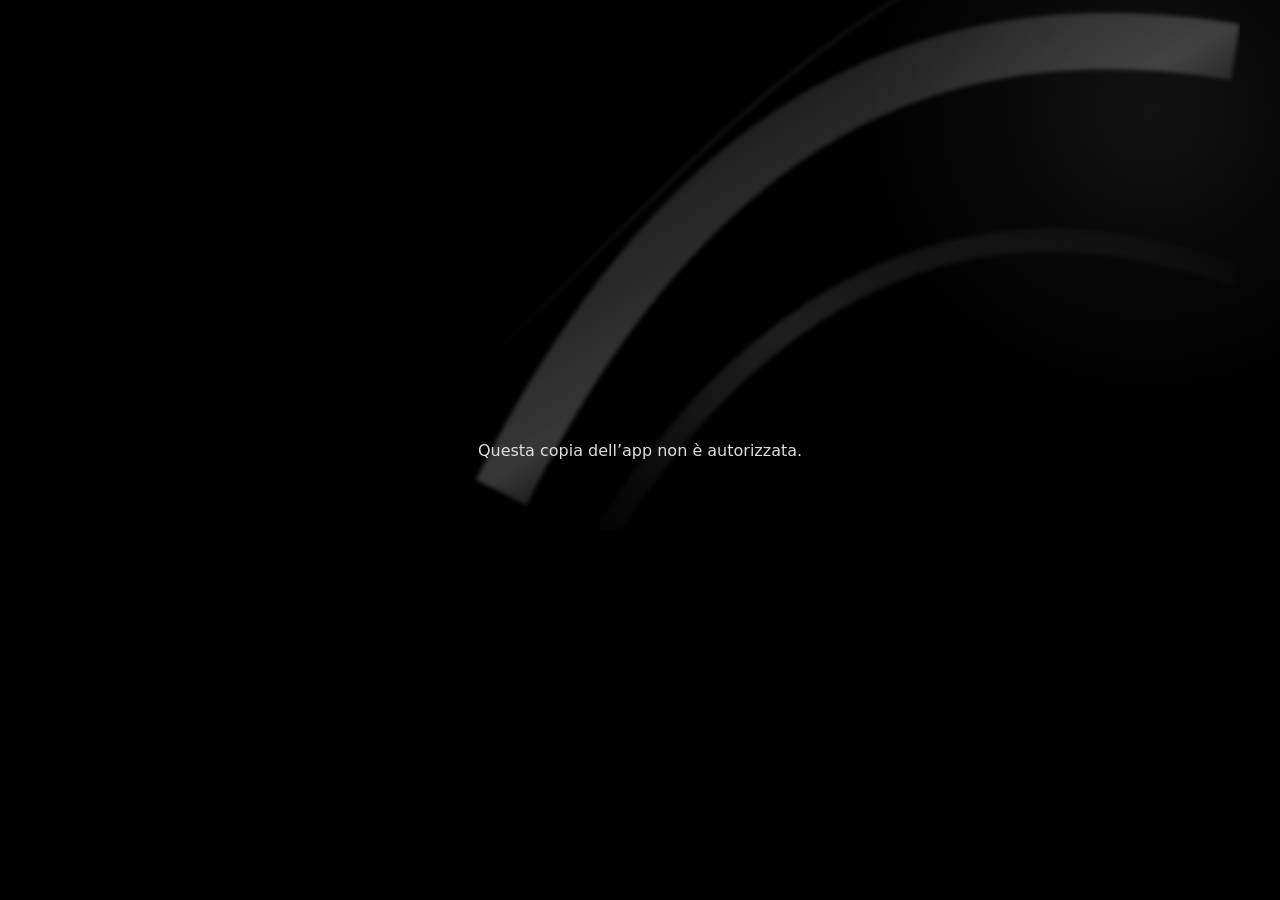
==== commit b815b07f: "Protezione:" ====
--- a/index.html
+++ b/index.html
@@ -1,12 +1,16 @@
 <!doctype html>
 <html lang="it"><head><meta charset="UTF-8" />
 <meta name="viewport" content="width=device-width, initial-scale=1.0, viewport-fit=cover" />
-<meta name="theme-color" content="#000000" /><link rel="manifest" href="./manifest.webmanifest?v=adv-magico-v50" />
+<meta name="theme-color" content="#000000" /><link rel="manifest" href="./manifest.webmanifest?v=adv-magico-v52" />
 <meta name="apple-mobile-web-app-title" content="Magico" /><link rel="icon" type="image/png" href="./favicon.png" /><link rel="apple-touch-icon" sizes="180x180" href="./icon-180.png" />
 <meta name="apple-mobile-web-app-capable" content="yes" /><meta name="apple-mobile-web-app-status-bar-style" content="black" />
-<title>ADV Magico Photography</title>  <script type="module" crossorigin src="/assets/main-D-yPANh0.js"></script>
-  <link rel="modulepreload" crossorigin href="/assets/preventivo-BQ7Oma5N.js">
-  <link rel="stylesheet" crossorigin href="/assets/preventivo-D1b-pe_C.css">
+<title>ADV Magico Photography</title>  <script type="module" crossorigin src="/assets/main-DHE-HR-m.js"></script>
+  <link rel="modulepreload" crossorigin href="/assets/brand-B8wPWqIn.js">
+  <link rel="modulepreload" crossorigin href="/assets/librerie-B4zQ2TGJ.js">
+  <link rel="modulepreload" crossorigin href="/assets/preventivo-DfPNilnl.js">
+  <link rel="modulepreload" crossorigin href="/assets/videoGalleria-C8W1-PLM.js">
+  <link rel="stylesheet" crossorigin href="/assets/brand-s4m64xDM.css">
+  <link rel="stylesheet" crossorigin href="/assets/preventivo-CXu_sITa.css">
   <link rel="stylesheet" crossorigin href="/assets/main-6wbNGmea.css">
 </head>
 <body><div id="root"></div></body></html>
--- a/assets/brand-s4m64xDM.css
+++ b/assets/brand-s4m64xDM.css
@@ -0,0 +1 @@
+:root{--bg:#0b0b0b;--card:#161616;--line:#2a2a2a;--red:#5a5a5a;--gold:#f0f0f0;--tx:#f2efe6;--mut:#9a958a;font-family:system-ui,-apple-system,Segoe UI,Roboto,sans-serif;color:var(--tx);background:var(--bg)}*{box-sizing:border-box}body{margin:0;background:var(--bg)}.top{background:#000}.app{max-width:720px;margin:0 auto;min-height:100vh;padding-bottom:84px}.top{position:sticky;top:0;z-index:5;background:#000;border-bottom:2px solid var(--gold);padding:12px 16px}.logo{color:var(--gold);font-size:20px;letter-spacing:.5px}.logo span{color:var(--red);font-weight:700}main{padding:12px}.card{background:var(--card);border:1px solid var(--line);border-radius:14px;padding:14px;margin-bottom:12px}h3{color:var(--gold);font-size:15px;margin:6px 0 10px;text-transform:uppercase;letter-spacing:.6px}.row{display:flex;gap:8px;align-items:center;margin-bottom:12px;flex-wrap:wrap}.row input{flex:1;min-width:110px}input,select,textarea{width:100%;background:#0e0e0e;color:var(--tx);border:1px solid var(--line);border-radius:10px;padding:11px;font-size:16px}input:focus,select:focus,textarea:focus{outline:none;border-color:var(--gold)}textarea{min-height:60px;resize:vertical}.campo{display:flex;flex-direction:column;gap:4px;margin-bottom:8px}.campo span{font-size:12px;color:var(--mut)}.grid2{display:grid;grid-template-columns:1fr 1fr;gap:0 10px}.grid3{display:grid;grid-template-columns:1fr 1fr 1fr;gap:0 8px}.coppia-ora{grid-column:1/-1;display:grid;grid-template-columns:1.4fr .8fr;gap:0 10px}.grid2 .campo:last-child:nth-child(odd){grid-column:1/-1}.btn{display:inline-flex;align-items:center;justify-content:center;gap:6px;background:#222;color:var(--tx);border:1px solid #3a3a3a;border-radius:10px;padding:11px 14px;font-size:15px;cursor:pointer;text-decoration:none;font-weight:600}.btn.sm{padding:7px 10px;font-size:13px}.btn.red{background:var(--red);border-color:var(--red);color:#fff}.btn.gold{background:var(--gold);border-color:var(--gold);color:#111}.btn.wa{background:#0f3d24;border-color:#1f7a47}.btn.danger{background:transparent;color:#ff6b6b;border-color:#5a1a1a}.btn.big{width:100%;padding:16px;font-size:18px}.btn:disabled{opacity:.4}.acts{display:flex;gap:8px;flex-wrap:wrap;margin:10px 0}.acts.sticky{position:sticky;bottom:76px;background:var(--bg);padding:8px 0}.ev .evhead{display:flex;justify-content:space-between;gap:10px;cursor:pointer}.ev small{display:block;color:var(--mut);font-size:12px;margin-top:3px;text-transform:capitalize}.right{text-align:right;display:flex;flex-direction:column;align-items:flex-end;gap:4px}.gold{color:var(--gold)}.red{color:#ff4d5e}.badge{font-size:11px;font-weight:700;padding:3px 8px;border-radius:20px;text-transform:uppercase;letter-spacing:.5px}.badge.p{border:1px solid var(--gold);color:var(--gold)}.badge.c{background:var(--red);color:#fff}.esempio{display:flex;justify-content:space-between;align-items:center;background:#1e1e1e;color:var(--gold);border-radius:8px;padding:4px 4px 4px 10px;margin-bottom:8px;font-size:13px}.pacchetti{display:grid;grid-template-columns:1fr 1fr;gap:8px}.pk{border:1px solid var(--line);border-radius:12px;padding:10px;display:flex;flex-direction:column;gap:3px;cursor:pointer}.pk input{display:none}.pk.on{border-color:var(--gold);background:#1c1c1c}.pk small{color:var(--mut);font-size:11px}.check{display:flex;align-items:center;gap:10px;padding:10px 0;border-bottom:1px solid var(--line)}.check input{width:22px;height:22px;accent-color:var(--red)}.poster-qta{border-bottom:1px solid var(--line)}.poster-qta>.check{border-bottom:0}.poster-qta .qta{display:flex;align-items:center;gap:10px;padding:0 0 10px 32px;font-size:14px;color:var(--mut)}.poster-qta .qta select{width:auto;min-width:72px;padding:6px 8px}.check span{flex:1}.check em{color:var(--gold);font-style:normal;font-size:14px}.check.locked{opacity:.75}.riga{display:flex;justify-content:space-between;gap:10px;padding:7px 0;border-bottom:1px dashed var(--line);font-size:14px}.riga small{color:var(--mut)}.riga.tot{font-size:17px;border:none;color:var(--gold)}.riga.ok{color:#7bd88f}.riga.click{cursor:pointer}.x{background:none;border:none;color:#ff6b6b;font-size:14px;margin-left:6px}.hint{color:var(--mut);font-size:13px}.warn{color:#ffb347;font-size:13px}.okmsg{color:#7bd88f;margin:8px 0 0;font-size:14px}.tabs{position:fixed;bottom:0;left:0;right:0;display:flex;background:#000;border-top:2px solid var(--gold);z-index:6;padding-bottom:env(safe-area-inset-bottom)}.tabs button{flex:1;background:none;border:none;color:var(--mut);padding:8px 2px;font-size:11px;display:flex;flex-direction:column;align-items:center;gap:2px}.tabs button span{font-size:20px}.tabs button.on{color:var(--gold)}.tabs button.on span{filter:drop-shadow(0 0 4px var(--red))}.modal{position:fixed;top:0;right:0;bottom:0;left:0;background:#000;z-index:10;display:flex;flex-direction:column}.modalbar{display:flex;gap:8px;align-items:center;padding:10px;border-bottom:1px solid var(--gold)}.modalbar b{flex:1;font-size:13px;overflow:hidden;text-overflow:ellipsis;white-space:nowrap}.modal .hint{text-align:center;margin:6px}.pdfpagine{flex:1;overflow:auto;background:#111;padding:8px 8px 24px}.pdfpagine figure{margin:0 0 14px}.pdfpagine figcaption{color:var(--gold);font-size:12px;margin:0 0 4px}.pdfpagine img{width:100%;height:auto;background:#fff;display:block}.clausole ol{padding-left:18px;font-size:13px;line-height:1.5;color:#ddd}.pkedit{border-bottom:1px solid var(--line);padding-bottom:8px;margin-bottom:10px}@media (max-width:380px){.grid3{grid-template-columns:1fr 1fr}}.toast{position:fixed;left:12px;right:12px;bottom:84px;z-index:20;padding:14px;border-radius:12px;font-weight:600;max-width:696px;margin:0 auto}.toast.ok{background:#1f5d36;color:#fff}.toast.err{background:var(--red);color:#fff}.confirm{border:1px solid var(--gold);border-radius:12px;padding:12px;margin-top:10px;background:#1c1c1c}details summary{list-style:none;margin-bottom:8px}details summary::-webkit-details-marker{display:none}.logoimg{display:block;height:44px;width:auto;margin:-4px 0}.cnt{display:inline-block;min-width:22px;padding:1px 7px;border-radius:12px;background:var(--red);color:#fff;font-size:12px;text-align:center;margin-left:6px;vertical-align:middle}.cnt.ok{background:#1f7a47}.prom{display:flex;justify-content:space-between;align-items:center;gap:10px;padding:10px 0;border-bottom:1px solid var(--line)}.prom small{display:block;color:var(--mut);font-size:12px;margin-top:3px;text-transform:capitalize}.prom .right{gap:6px}.click{cursor:pointer}.badge.ok{background:#1f7a47;color:#fff}.tabs button span{position:relative}.tabbadge{position:absolute;top:-4px;right:-12px;background:var(--red);color:#fff;font-style:normal;font-size:10px;font-weight:700;border-radius:10px;padding:0 5px;line-height:16px}.calhead{display:flex;justify-content:space-between;align-items:center;gap:8px;margin-bottom:10px}.calhead b{font-size:17px;color:var(--gold)}.calhead h3{margin:0}.cal{display:grid;grid-template-columns:repeat(7,1fr);gap:4px}.dow{text-align:center;color:var(--mut);font-size:12px;padding:4px 0}.day{aspect-ratio:1;background:#0e0e0e;border:1px solid var(--line);border-radius:8px;color:var(--tx);font-size:14px;display:flex;flex-direction:column;align-items:center;justify-content:center;padding:0;cursor:pointer}.day i{font-style:normal;font-size:11px;color:var(--gold);line-height:1}.day.has{border-color:var(--gold);background:#1c1c1c}.day.clash{border-color:#ff6b6b;background:#3a1010}.day.clash i{color:#ff6b6b;font-weight:700}.day.today{outline:2px solid var(--red)}.day.sel{background:var(--gold);color:#111}.day.sel i{color:#111}.warnbox{border-color:#ff6b6b;background:#2a0f0f}.warnbox b{color:#ffb3b3}.chart{display:flex;align-items:flex-end;gap:4px;height:150px;padding:8px 0;border-bottom:1px solid var(--line)}.bar{flex:1;display:flex;flex-direction:column;align-items:center;justify-content:flex-end;height:100%}.bar span{display:block;width:100%;background:linear-gradient(var(--gold),#6e6e6e);border-radius:4px 4px 0 0;min-height:1px}.bar small{font-size:10px;color:var(--mut);margin-top:3px}.bar em{font-style:normal;font-size:9px;color:var(--tx);margin-bottom:2px}.check.cons input[type=date]{width:auto;padding:6px 8px;font-size:14px}.ok-msg{color:#7bd88f;font-weight:600;margin:8px 0 0}.tabs button{font-size:10px}.blocco{min-height:100vh;display:flex;flex-direction:column;align-items:center;justify-content:center;gap:14px;padding:24px;text-align:center;background:#000}.blocco .logoimg{height:70px;margin-bottom:10px}.blocco h2{color:var(--gold);margin:0}.blocco p{margin:0}.blocco a.btn{text-decoration:none;display:inline-block}.licavviso{background:#1e1e1e;color:var(--gold);padding:10px 16px;font-size:14px;border-bottom:1px solid var(--line)}.licavviso a{color:var(--tx);font-weight:600}.licprova{display:flex;flex-wrap:wrap;align-items:center;gap:6px;justify-content:center;text-align:center;font-size:15px}.licprova .conto{font-variant-numeric:tabular-nums;color:var(--tx);font-size:17px}.licprova a{margin-left:6px}.day u{text-decoration:none;font-size:10px;color:silver;line-height:1}.day.gimp:not(.has){border-color:#6a6a6a}.occ{display:flex;gap:8px;margin:2px 0 12px}.occ button{flex:1;min-height:46px;border-radius:12px;border:1px solid var(--line);background:#141414;color:var(--tx);font-size:14px;padding:8px 4px}.occ button:disabled{opacity:.35}.occ button.on{background:var(--gold);color:#111;border-color:var(--gold);font-weight:650}.gimpegno{text-decoration:none;color:var(--tx);border-left:3px solid #9a9a9a;padding-left:8px}.gimpegno small{color:var(--mut)}.gcal .gcal-ok{margin-left:6px;font-size:11px;vertical-align:middle}.gcal select{width:100%}.gcal-ev{margin:-4px 4px 10px}.gimport ol{margin:8px 0 6px;padding-left:20px;line-height:1.5}.gimport ol li{margin:3px 0}.gimport details{margin:10px 0}.gimport summary{cursor:pointer;padding:4px 0}.gimport .btn.danger{margin-top:4px}.listino-tipi{display:flex;flex-wrap:wrap;gap:6px;margin:8px 0 10px}.listino-titolo{margin:6px 0}.pk-extra{margin-top:6px}.pk-flag{display:flex;flex-wrap:wrap;gap:14px;margin:4px 0}.promo-edit{border:1px dashed rgba(200,160,80,.5);border-radius:10px;padding:8px 10px;margin-top:6px}.promo-edit.on{border-style:solid;background:#c8a05014}.promo-stato{font-size:.8em;padding:1px 8px;border-radius:9px;background:#7f7f7f33;margin-left:6px}.promo-stato.on{background:#2e7d32;color:#fff}.grid3{display:grid;grid-template-columns:repeat(auto-fit,minmax(140px,1fr));gap:8px}.prezzo-vecchio{opacity:.6;font-weight:400;margin-right:4px}.promo-tag,.promo-firmato{display:block;font-style:normal;font-size:.75em;font-weight:600;color:#c0392b}.promo-firmato{color:inherit;opacity:.7;font-weight:400}.firmapad{position:fixed;top:0;right:0;bottom:0;left:0;z-index:30;background:#000;display:flex;flex-direction:column;gap:8px;padding:max(10px,env(safe-area-inset-top)) max(10px,env(safe-area-inset-right)) max(10px,env(safe-area-inset-bottom)) max(10px,env(safe-area-inset-left));overscroll-behavior:none;touch-action:none;user-select:none;-webkit-user-select:none}.firmabar{display:flex;align-items:center;gap:10px;border-bottom:1px solid var(--gold);padding-bottom:8px}.firmabar div{flex:1;display:flex;flex-direction:column}.firmabar b{color:var(--gold);text-transform:uppercase;letter-spacing:.6px;font-size:14px}.firmabar small{font-size:17px;font-weight:700}.firmaarea{flex:1;position:relative;background:#fff;border-radius:12px;min-height:140px;overflow:hidden}.firmaarea canvas{position:absolute;top:0;right:0;bottom:0;left:0;width:100%;height:100%;display:block;touch-action:none;cursor:crosshair;z-index:2}.firmalinea{position:absolute;left:6%;right:6%;bottom:24%;border-bottom:1.5px dashed #b9b2a0;z-index:1}.firmalinea span{position:absolute;left:0;bottom:4px;color:#b9b2a0;font-size:18px}.firmaph{position:absolute;top:0;right:0;bottom:0;left:0;margin:0;display:flex;align-items:center;justify-content:center;color:#c9c2b0;font-size:22px;z-index:1;pointer-events:none}.firmalegale{margin:0;font-size:13px;color:var(--tx);text-align:center}.firmaacts{display:flex;gap:10px}.firmaacts .btn{flex:1;padding:14px}@media (orientation:landscape) and (max-height:520px){.firmapad{gap:5px}.firmabar{padding-bottom:4px}.firmabar small{font-size:15px}.firmaacts .btn{padding:9px}.firmalegale{font-size:12px}}.firmaimg{background:#fff;border-radius:10px;padding:8px;display:flex;justify-content:center;margin-bottom:8px}.firmaimg img{max-width:100%;max-height:110px}.badge.firm{background:#1f7a47;color:#fff}.pk-album{border:1px solid var(--line);border-radius:12px;padding:10px 12px;margin:10px 0;background:#ffffff08}.pk-album.on{border-color:var(--gold);background:#c9a22714}.sw-riga{display:flex;align-items:center;justify-content:space-between;gap:12px;cursor:pointer;min-height:44px}.sw-riga span{display:flex;flex-direction:column;gap:2px}.sw-riga b{font-size:16px}.sw-riga small{color:var(--mut);font-size:13px}.sw-riga input{-moz-appearance:none;appearance:none;-webkit-appearance:none;flex:none;width:52px;height:30px;border-radius:15px;background:#3a3a3a;border:1px solid #666;position:relative;margin:0;cursor:pointer;transition:background .15s}.sw-riga input:after{content:"";position:absolute;top:3px;left:3px;width:24px;height:24px;border-radius:50%;background:#fff;transition:left .15s}.sw-riga input:checked{background:var(--gold)}.sw-riga input:checked:after{left:25px}.pk-album .grid2{margin-top:8px}select{-webkit-appearance:none;-moz-appearance:none;appearance:none;background-image:url("data:image/svg+xml,%3Csvg xmlns='http://www.w3.org/2000/svg' width='12' height='8'%3E%3Cpath d='M1 1l5 5 5-5' fill='none' stroke='%239a958a' stroke-width='2'/%3E%3C/svg%3E");background-repeat:no-repeat;background-position:right 12px center;padding-right:34px}.prezzi-pag{display:flex;flex-direction:column;gap:12px}.prezzi-pk{display:flex;flex-direction:column;gap:12px;min-width:0}.extra-card{min-width:0}.tipi-chips{display:flex;gap:8px;overflow-x:auto;-webkit-overflow-scrolling:touch;scrollbar-width:none;margin:0 -16px;padding:2px 16px 6px;scroll-snap-type:x proximity}.tipi-chips::-webkit-scrollbar{display:none}.chip{flex:none;min-height:44px;padding:0 16px;border-radius:22px;border:1px solid var(--line);background:var(--card);color:var(--tx);font-size:15px;white-space:nowrap;cursor:pointer;scroll-snap-align:start}.chip.on{background:var(--gold);border-color:var(--gold);color:#000;font-weight:700}.chips{display:flex;flex-wrap:wrap;gap:8px;margin-top:8px}.pk-titolo{margin:4px 0 0;font-size:14px;letter-spacing:.5px;text-transform:uppercase;color:var(--mut)}.pk-lista{display:flex;flex-direction:column;gap:10px}.pk-card{background:var(--card);border:1px solid var(--line);border-radius:14px;overflow:hidden}.pk-card.aperta,.pk-card.scelta{border-color:var(--gold)}.pk-card.scelta{box-shadow:0 0 0 2px var(--gold)}.pk-testa{all:unset;box-sizing:border-box;width:100%;display:flex;align-items:center;gap:12px;padding:14px;min-height:64px;cursor:pointer}.pk-nome{flex:1;min-width:0;display:flex;flex-direction:column;gap:3px}.pk-nome b{font-size:17px}.pk-nome small{color:var(--mut);font-size:13px;white-space:nowrap;overflow:hidden;text-overflow:ellipsis}.pk-prezzo{display:flex;flex-direction:column;align-items:flex-end;gap:2px;flex:none}.pk-prezzo b{font-size:17px;color:var(--gold)}.pk-prezzo s{color:var(--mut);font-size:13px}.pk-prezzo b.promo{color:#7bd88f}.pk-prezzo small{font-size:12px;color:var(--mut)}.chev{flex:none;color:var(--mut);font-size:16px;width:16px;text-align:center}.pk-corpo{padding:12px 14px 14px;display:flex;flex-direction:column;gap:10px;border-top:1px solid var(--line)}.pk-piano{display:flex;flex-direction:column;gap:8px}.pk-rate-riga{display:flex;flex-direction:column;gap:4px;padding-bottom:8px;border-bottom:1px dashed var(--line)}.pk-servizi b{font-size:14px}.pk-fondo{display:flex;justify-content:flex-end}.promo-edit{border:1px solid var(--line);border-radius:12px;padding:0 12px}.promo-edit.on{border-color:#7bd88f}.promo-testa{all:unset;box-sizing:border-box;width:100%;display:flex;align-items:center;gap:10px;min-height:48px;cursor:pointer}.promo-testa b{flex:1}.promo-stato.no{color:var(--mut);font-size:13px}.promo-edit .grid3{padding-bottom:10px}.nuovo-pk{min-height:50px;border-style:dashed;width:100%}.extra-card h4{margin:14px 0 4px;font-size:13px;color:var(--mut);text-transform:uppercase;letter-spacing:.5px}.extra-riga{display:flex;align-items:flex-start;justify-content:space-between;gap:8px 12px;min-height:52px;border-bottom:1px solid var(--line);flex-wrap:wrap}.compreso{display:flex;align-items:flex-start;gap:6px;font-size:13px;color:var(--mut);line-height:1.25;flex:1 1 100%;max-width:100%;justify-content:flex-end}.compreso span{white-space:normal}.compreso.on{color:#e7c27a}.compreso input{width:16px;height:16px;margin-top:1px;accent-color:#e7c27a;flex:none}.compreso-box{flex:0 1 auto;max-width:100%;align-self:center}.compreso-box.aperta{flex:1 1 100%;align-self:stretch}.compreso-testa{display:inline-flex;align-items:center;gap:8px;max-width:100%;min-height:36px;padding:0 10px;border-radius:10px;border:1px solid var(--line);background:transparent;color:var(--mut);font-size:13px;text-align:left}.compreso-box.aperta .compreso-testa{display:flex;width:100%}.compreso-box.on .compreso-testa{border-color:#e7c27a;color:#e7c27a}.compreso-testa .segno{width:16px;height:16px;border:1.5px solid currentColor;border-radius:4px;display:inline-flex;align-items:center;justify-content:center;font-size:11px;line-height:1;flex:none}.compreso-box.on .segno{background:#e7c27a;color:#111;border-color:#e7c27a}.compreso-testa span{white-space:normal;line-height:1.2}.compreso-testa i{margin-left:auto;font-style:normal;flex:none}.compreso-lista{display:flex;flex-direction:column;gap:2px;width:100%;margin-top:6px;padding:4px 8px;border:1px solid var(--line);border-radius:10px}.compreso-voce{display:flex;align-items:flex-start;gap:8px;min-height:40px;padding:8px 2px;font-size:14px}.compreso-voce input{width:18px;height:18px;margin-top:1px;accent-color:#e7c27a;flex:none}.compreso-voce span{white-space:normal;line-height:1.25}.compreso-voce.on{color:#e7c27a}.pk-corpo .compreso{grid-column:1/-1;justify-content:flex-start}.extra-gruppo .extra-riga:last-child{border-bottom:0}.extra-riga>span:first-child{flex:1;font-size:15px}.extra-val{display:flex;align-items:center;gap:6px;flex:1 1 180px;flex-wrap:wrap;justify-content:flex-end;max-width:100%}.extra-val i{font-style:normal;color:var(--mut)}.extra-val input{width:96px;text-align:right;padding:10px}.extra-custom{display:flex;align-items:center;gap:8px;min-height:48px;border-top:1px dashed var(--line);padding:6px 0;flex-wrap:wrap}.extra-custom>input{flex:1;min-width:0}.extra-custom>textarea{flex:1 1 100%;min-height:72px;background:#111;color:var(--tx);border:1px solid #3a3a3a;border-radius:8px;padding:8px}.extra-nuovo{display:flex;flex-wrap:wrap;gap:8px;align-items:center;margin-top:12px}.extra-nuovo>input,.extra-nuovo>select{flex:1 1 140px;min-width:0}@media (max-width:560px){.extra-card h4{margin:8px 0 0}.extra-riga{display:grid;grid-template-columns:minmax(0,1fr) auto;gap:4px 8px;min-height:0;padding:6px 0;align-items:center}.extra-val{flex:none;justify-content:flex-end}.extra-val input{width:74px;padding:7px 8px}.compreso-box{grid-column:1 / -1;align-self:start;justify-self:start}.compreso-box.aperta{justify-self:stretch}.compreso-testa{min-height:32px;padding:0 8px;width:auto}.compreso-box.aperta .compreso-testa{width:100%}.compreso-voce{min-height:0;padding:4px 2px}.extra-custom{display:grid;grid-template-columns:minmax(0,1fr) auto;gap:6px;min-height:0;padding:6px 0;align-items:center}.extra-custom>input{grid-column:1 / -1}.extra-custom>.btn{justify-self:end}.extra-custom .compreso-box{grid-column:1 / -1}.extra-nuovo{gap:6px;margin-top:8px}}.info-btn{all:unset;cursor:pointer;color:var(--mut);padding:0 6px;font-size:16px}.info-txt{margin:4px 0}.sez-titolo{margin:18px 2px 6px;font-size:15px}.btn.ghost{background:transparent;border:1px solid var(--line);color:var(--mut);align-self:center}.sw-riga input:checked{background:#2e9d5b;border-color:#2e9d5b}.extra-val input::-webkit-outer-spin-button,.extra-val input::-webkit-inner-spin-button,.pk-corpo input::-webkit-outer-spin-button,.pk-corpo input::-webkit-inner-spin-button{-webkit-appearance:none;margin:0}.extra-val input,.pk-corpo input[type=number]{-moz-appearance:textfield;-webkit-appearance:textfield;appearance:textfield}.v-impagina>.imp-pagina{grid-column:1/-1}.imp-pagina label.hint input,.imp-pagina label.hint select,.imp-pagina .imp-cerca{display:block;width:100%;margin:6px 0;background:#111;color:var(--tx);border:1px solid #3a3a3a;border-radius:8px;padding:8px;box-sizing:border-box}.imp-editor{display:flex;gap:16px;align-items:flex-start}.imp-lavoro{flex:1;min-width:0;display:flex;justify-content:center;align-items:flex-start}.imp-pannello{width:340px;flex:0 0 340px;position:sticky;top:8px;max-height:calc(100dvh - 24px);overflow:auto}.imp-editor .imp-stage{overflow:hidden;background:transparent;border:0}@media (max-width:860px){.imp-editor{flex-direction:column}.imp-pannello{width:auto;flex:1 1 auto;position:static;max-height:none}}.imp-tools{display:flex;flex-wrap:wrap;gap:8px;margin:10px 0}.imp-sfoglia{position:relative}.imp-stage{width:100%;overflow:auto;border-radius:12px;background:#1a1a1a;border:1px solid #3a3a3a;touch-action:none}.imp-safe{position:absolute;border:3px dashed #c6a15b;pointer-events:none;z-index:40;box-sizing:border-box}.imp-num{position:absolute;left:0;right:0;bottom:2%;text-align:center;z-index:41;pointer-events:none;color:#111}.imp-colore{display:flex;align-items:center;gap:6px}.imp-tono{width:28px;height:28px;border-radius:50%;border:1px solid #666;padding:0}.imp-freccia{position:absolute;top:50%;transform:translateY(-50%);z-index:6;width:44px;height:72px;border:0;border-radius:12px;background:#0000008c;color:#fff;font-size:32px;line-height:1;cursor:pointer}.imp-freccia.sx{left:8px}.imp-freccia.dx{right:8px}.imp-freccia:disabled{opacity:.28}.imp-dissolvi{animation:impFade .55s ease}@keyframes impFade{0%{opacity:0}to{opacity:1}}.imp-tela{transform-origin:top left;position:relative}.imp-sfondo{position:absolute;top:0;right:0;bottom:0;left:0;width:100%;height:100%;object-fit:cover;pointer-events:none;z-index:0}.imp-el{position:absolute;box-sizing:border-box;overflow:hidden;cursor:grab;background:#f3f3f3}.imp-el.on{outline:4px solid #c6a15b;outline-offset:-4px}.imp-el img{position:absolute;pointer-events:none;max-width:none}.imp-vuota,.imp-testo{display:flex;align-items:center;justify-content:center;width:100%;height:100%;color:#666}.imp-testo{white-space:nowrap}.imp-resize{position:absolute;right:0;bottom:0;width:28px;height:28px;background:#c6a15b;cursor:nwse-resize;z-index:5}.imp-scheda{margin-top:10px}.imp-griglia{display:grid;grid-template-columns:repeat(auto-fill,minmax(150px,1fr));gap:10px}.imp-card{padding:8px;text-align:left}.imp-card.sel{outline:2px solid var(--gold)}.imp-mini-btn{background:transparent;color:inherit;border:0;width:100%;cursor:pointer;text-align:left}.imp-mini-box{height:120px;display:flex;align-items:center;justify-content:center;background:#111;border-radius:8px;overflow:hidden}.imp-mini{position:relative;max-height:110px;max-width:100%}.imp-mini i,.imp-mini em{position:absolute;overflow:hidden}.imp-mini i img{width:100%;height:100%;object-fit:cover;display:block}.imp-mini em{font-size:7px;line-height:1}.imp-voce{display:flex;flex-direction:column;align-items:flex-start;width:100%;margin-top:8px;cursor:pointer;color:inherit}.imp-voce small,.imp-card small{color:var(--mut);display:block}.st{position:fixed;top:0;right:0;bottom:0;left:0;z-index:900;display:grid;background:#2a2a2a;color:#eee;font-size:13px;grid-template-columns:210px minmax(0,1fr) 172px;grid-template-rows:auto auto minmax(0,1fr) auto;grid-template-areas:"top top top" "ctx ctx ctx" "sx tela dx" "giu giu giu";padding:env(safe-area-inset-top) env(safe-area-inset-right) 0 env(safe-area-inset-left);user-select:none;-webkit-user-select:none}.st button{font:inherit}.st-b{background:#474747;color:#f0f0f0;border:1px solid #5c5c5c;border-radius:6px;padding:6px 10px;min-height:32px;cursor:pointer;white-space:nowrap;line-height:1.1}.st-b:hover:not(:disabled){background:#555}.st-b:disabled{opacity:.4;cursor:default}.st-b.on{background:#d9d9d9;color:#111;border-color:#d9d9d9}.st-b.gold{background:#e8e8e8;color:#111;border-color:#e8e8e8;font-weight:600}.st-b.danger,.st-tendina .danger{color:#ff8a80}.st-top{grid-area:top;display:flex;align-items:center;gap:8px;padding:8px 10px;background:#1d1d1d;border-bottom:1px solid #111;flex-wrap:wrap}.st-titolo{display:flex;flex-direction:column;min-width:0;max-width:340px;margin:0 6px}.st-titolo b{white-space:nowrap;overflow:hidden;text-overflow:ellipsis}.st-titolo small{color:#a8a8a8;font-size:11px;white-space:nowrap;overflow:hidden;text-overflow:ellipsis}.st-gruppo{display:flex;gap:2px}.st-gruppo .st-b{border-radius:0}.st-gruppo .st-b:first-child{border-radius:6px 0 0 6px}.st-gruppo .st-b:last-child{border-radius:0 6px 6px 0}.st-zoom{min-width:56px}.st-spazio{flex:1}.st-occ{color:#ddd;font-size:12px;max-width:260px;overflow:hidden;text-overflow:ellipsis;white-space:nowrap}.st-menu{position:relative}.st-tendina{position:absolute;top:calc(100% + 4px);left:0;min-width:250px;background:#303030;border:1px solid #555;border-radius:8px;box-shadow:0 12px 30px #00000080;padding:6px;z-index:20;display:flex;flex-direction:column;gap:2px}.st-menu.dx .st-tendina{left:auto;right:0}.st-tendina button,.st-tendina a{background:transparent;border:0;color:#eee;text-align:left;padding:9px 10px;border-radius:6px;cursor:pointer;font-size:13px;word-break:break-all}.st-tendina button:hover:not(:disabled){background:#454545}.st-tendina button:disabled{opacity:.4}.st-tendina label{display:flex;flex-direction:column;gap:4px;padding:6px 10px;color:#bbb;font-size:12px}.st-tendina input{background:#1b1b1b;color:#eee;border:1px solid #555;border-radius:6px;padding:7px}.st-ctx{grid-area:ctx;display:flex;align-items:center;gap:6px;padding:6px 10px;background:#353535;border-bottom:1px solid #1e1e1e;overflow-x:auto;scrollbar-width:thin;min-height:46px}.st-ctx>*{flex:none}.st-tit{color:#fff;margin-right:4px}.st-mut{color:#a5a5a5;font-size:12px}.st-sep{width:1px;height:24px;background:#555;margin:0 4px}.st-seg{display:inline-flex;background:#232323;border:1px solid #4e4e4e;border-radius:7px;padding:2px;gap:2px}.st-seg button{background:transparent;border:0;color:#cfcfcf;padding:5px 9px;border-radius:5px;cursor:pointer;white-space:nowrap;min-height:28px}.st-seg button.on{background:#d9d9d9;color:#111}.st-largo{display:flex;width:100%}.st-largo button{flex:1;padding:5px 2px}.st-colore{display:inline-flex;width:30px;height:30px;border-radius:50%;overflow:hidden;border:1px solid #777;cursor:pointer}.st-colore input{width:44px;height:44px;margin:-7px;border:0;padding:0;background:none;cursor:pointer}.st-range{display:inline-flex;align-items:center;gap:6px;color:#ccc;font-size:12px}.st-range input{width:110px}.st-testo{background:#1b1b1b;color:#eee;border:1px solid #555;border-radius:6px;padding:6px 8px;width:200px}.st-sel{background:#1b1b1b;color:#eee;border:1px solid #555;border-radius:6px;padding:6px;max-width:100%}.st-pan{background:#383838;display:flex;flex-direction:column;min-height:0;overflow:hidden}.st-riga{display:flex;align-items:center;gap:8px;padding:7px 8px;flex-wrap:wrap}.st-riga>b{font-size:12px;text-transform:uppercase;letter-spacing:.06em;color:#ddd}.st-modelli{grid-area:sx;border-right:1px solid #1e1e1e;gap:6px;padding-bottom:6px}.st-modelli>.st-seg,.st-modelli>.st-chips,.st-modelli>.st-sel{margin:0 8px}.st-chips{display:flex;flex-wrap:wrap;gap:3px;align-items:center}.st-chips button{background:#2a2a2a;border:1px solid #4e4e4e;color:#ddd;border-radius:5px;min-width:28px;height:26px;padding:0 6px;cursor:pointer}.st-chips button.on{background:#d9d9d9;color:#111}.st-griglia{overflow-y:auto;display:grid;grid-template-columns:repeat(auto-fill,minmax(84px,1fr));gap:8px;padding:4px 8px 10px;align-content:start;flex:1;min-height:0}.st-lay{background:#2d2d2d;border:1px solid #474747;border-radius:6px;padding:6px 4px 4px;display:flex;flex-direction:column;align-items:center;gap:4px;cursor:pointer;color:#bbb}.st-lay:hover{border-color:#bbb}.st-lay small{font-size:10px;line-height:1.1;max-width:100%;overflow:hidden;text-overflow:ellipsis;white-space:nowrap}.st-fogli{grid-area:dx;border-left:1px solid #1e1e1e}.st-icone{display:flex;gap:3px;padding:0 8px 6px}.st-icone .st-b{padding:4px 0;flex:1;min-height:28px}.st-lista{overflow-y:auto;flex:1;min-height:0;padding:2px 8px 10px;display:flex;flex-direction:column;gap:8px}.st-foglio{background:transparent;border:2px solid transparent;border-radius:6px;padding:4px;display:flex;flex-direction:column;align-items:center;gap:3px;cursor:pointer;color:#ccc}.st-foglio.on{border-color:#3d8bfd;background:#2f3b4d}.st-foglio small{font-size:10.5px}.st-centro{grid-area:tela;position:relative;display:flex;flex-direction:column;min-width:0;min-height:0;background:#4b4b4b}.st-lavoro{flex:1;min-height:0;overflow:auto;display:grid;place-items:center;padding:12px;touch-action:pan-x pan-y}.st-stage{position:relative;overflow:hidden;box-shadow:0 6px 24px #00000073;flex:none;touch-action:none}.st-stage .imp-tela{position:absolute;left:0;top:0}.st-sotto{display:flex;align-items:center;justify-content:center;gap:10px;padding:5px;background:#3c3c3c;border-top:1px solid #2a2a2a;font-size:12px;color:#ccc}.st-sotto .st-b{min-height:28px;padding:2px 14px;font-size:18px}.st-toast{position:absolute;left:50%;bottom:48px;transform:translate(-50%);background:#141414f0;color:#eee;padding:9px 14px;border-radius:8px;max-width:min(560px,90%);font-size:13px;z-index:30;margin:0;box-shadow:0 6px 20px #00000080;pointer-events:none}.st-toast.err{color:#ffb4a8;border:1px solid #8a2b22}.st-fondo{position:absolute;overflow:hidden;z-index:0}.st-fondo img{position:absolute;top:0;right:0;bottom:0;left:0;width:100%;height:100%;object-fit:cover;pointer-events:none}.st-deco{background:transparent}.st-vuota{position:absolute;top:0;right:0;bottom:0;left:0;display:flex;align-items:center;justify-content:center;color:#8a8a8a;font-weight:300}.st-resize{position:absolute;right:0;bottom:0;background:#3d8bfd;cursor:nwse-resize;z-index:5}.st .imp-el.on{outline:none}.st .imp-el.on:after{content:"";position:absolute;top:0;right:0;bottom:0;left:0;border:calc(2.5px / var(--k,1)) solid #3d8bfd;pointer-events:none}.st-modelli.largo .st-griglia{grid-template-columns:1fr}.st-num{position:absolute;text-align:center;z-index:301;pointer-events:none;font-family:Georgia,serif}.st-abb{position:absolute;background:#dc282838;pointer-events:none;z-index:400}.st-taglio{position:absolute;border:1px dashed rgba(220,30,30,.9);pointer-events:none;z-index:401;box-sizing:border-box}.st-sicuro{position:absolute;border:1px dashed rgba(40,140,255,.75);pointer-events:none;z-index:401;box-sizing:border-box}.st-piega{position:absolute;background:#0000008c;pointer-events:none;z-index:402;box-shadow:0 0 0 1px #ffffff59}.st-dorso{position:absolute;background:repeating-linear-gradient(90deg,#ffaa0024 0,#ffaa0024 6px,#ffaa000f 6px,#ffaa000f 12px);pointer-events:none;z-index:399}.st-etich{position:absolute;text-align:center;color:#c82828d9;font-weight:600;pointer-events:none;z-index:403;font-family:system-ui,sans-serif;letter-spacing:.08em;text-transform:uppercase}.st-mini-bg{position:absolute;top:0;right:0;bottom:0;left:0;width:100%;height:100%;object-fit:cover}.st-mini-fondo{position:absolute;overflow:hidden}.st-mini-fondo img{position:absolute;top:0;right:0;bottom:0;left:0;width:100%;height:100%;object-fit:cover}.imp-mini u{position:absolute;top:0;bottom:0;width:1px;background:#00000059;text-decoration:none}.st-tabs{display:none}.st-foto{grid-area:giu;border-top:1px solid #1e1e1e;background:#333}.st-foto .st-riga{padding:6px 10px;border-bottom:1px solid #2a2a2a}.st-guida{margin:4px 10px 0}.st-strip{display:flex;gap:10px;overflow-x:auto;padding:8px 10px 12px;min-height:100px;align-items:center;scrollbar-width:thin;touch-action:pan-x}.st-th{position:relative;flex:none;height:84px;min-width:56px;padding:0;border:2px solid transparent;border-radius:4px;background:#222;cursor:grab;touch-action:pan-x;-webkit-touch-callout:none}.st-th img{height:80px;width:auto;max-width:130px;display:block;border-radius:2px;pointer-events:none}.st-th>span{display:block;width:60px;height:80px;background:#444}.st-th.sel{border-color:#3d8bfd}.st-th.usata img{opacity:.72}.st-th em{position:absolute;right:-5px;bottom:-5px;background:#2fb344;color:#fff;font-style:normal;font-size:10px;font-weight:700;min-width:18px;height:18px;border-radius:9px;display:grid;place-items:center;border:2px solid #333}.st-fantasma{position:fixed;width:90px;height:auto;transform:translate(-50%,-60%);opacity:.85;pointer-events:none;z-index:1000;box-shadow:0 8px 24px #0009;border:2px solid #fff}.st-anteprima{position:fixed;top:0;right:0;bottom:0;left:0;z-index:950;background:#0a0a0af5;display:flex;flex-direction:column}.st-ante-barra{display:flex;justify-content:space-between;align-items:center;padding:10px 14px;color:#ddd}.st-ante-libro{flex:1;display:flex;align-items:center;justify-content:center;gap:10px;min-height:0}.st-ante-foglio{box-shadow:0 20px 60px #000000b3}.st-freccia{font-size:26px;min-height:64px;padding:0 12px}@media (max-width:900px){.st{grid-template-columns:1fr;grid-template-rows:auto auto minmax(38vh,1fr) auto minmax(0,auto);grid-template-areas:"top" "ctx" "tela" "tabs" "pan";font-size:13px}.st-top{gap:5px;padding:6px;flex-wrap:nowrap;overflow-x:auto;scrollbar-width:none}.st-titolo{max-width:46vw;flex:0 0 auto}.st-titolo small{font-size:10px}.st-top .st-spazio{display:none}.st-foto .st-riga{flex-wrap:nowrap;overflow-x:auto;scrollbar-width:none}.st-foto .st-riga>*{flex:none}.st-toast{bottom:44px;font-size:12px;padding:6px 10px}.st-lbl{display:none}.st-tabs{grid-area:tabs;display:flex;background:#1d1d1d;border-top:1px solid #111}.st-tabs button{flex:1;background:transparent;border:0;color:#aaa;padding:10px 0;font-size:13px;border-bottom:2px solid transparent}.st-tabs button.on{color:#fff;border-bottom-color:#3d8bfd}.st-pan{grid-area:pan;display:none;max-height:36vh;border:0}.st-pan.on{display:flex}.st-foto{max-height:none}.st-lista{flex-direction:row;overflow-x:auto;overflow-y:hidden}.st-foglio{flex:none}.st-griglia{grid-template-columns:repeat(auto-fill,minmax(92px,1fr))}.st-menu .st-tendina{position:fixed;left:8px;right:8px;top:auto;bottom:calc(8px + env(safe-area-inset-bottom));max-height:70vh;overflow:auto}.st-menu.dx .st-tendina{left:8px;right:8px}.st-b{min-height:36px}.st-foto,.st-pan.st-modelli,.st-pan.st-fogli{padding-bottom:env(safe-area-inset-bottom)}}.imp-mio{display:inline-flex;align-items:center;gap:6px;background:#1c1c1c;border:1px solid #3a3a3a;border-radius:14px;padding:3px 4px 3px 10px;font-size:13px}.imp-mio button{background:transparent;border:0;color:var(--mut);cursor:pointer}.st-giro{position:absolute;overflow:visible;pointer-events:none}.st-giro img{position:absolute;max-width:none;pointer-events:none}.st .imp-el.meta:after{content:"";position:absolute;top:0;right:0;bottom:0;left:0;border:calc(4px / var(--k,1)) solid #2fb344;background:#2fb3442e;pointer-events:none}.st .imp-el.via{opacity:.45}.st-aiuto{position:absolute;background:#ff2fb3;pointer-events:none;z-index:420}.st-presa{position:absolute;left:0;top:0;background:#3d8bfd;color:#fff;cursor:move;z-index:6;display:grid;place-items:center;font-style:normal;line-height:1}.st-foglio.preso{opacity:.4}.st-foglio.prima{box-shadow:0 -4px #3d8bfd}.st-foglio.dopo{box-shadow:0 4px #3d8bfd}.st-foglio{touch-action:pan-y;-webkit-touch-callout:none}.st-num-in{width:42px;background:#1b1b1b;color:#eee;border:1px solid #555;border-radius:5px;padding:4px;text-align:right}.st-range output{min-width:38px;color:#ddd;font-variant-numeric:tabular-nums}@media (max-width:900px){.st-foglio.prima{box-shadow:-4px 0 #3d8bfd}.st-foglio.dopo{box-shadow:4px 0 #3d8bfd}.st-foglio{touch-action:pan-x}}.st-foglio img,.st-foglio *{-webkit-user-drag:none;user-select:none;-webkit-user-select:none}@media (min-width:900px){.st-ctx{flex-wrap:wrap;overflow-x:visible;row-gap:4px}}.st-primo{background:#3d8bfd!important;border-color:#3d8bfd!important;color:#fff!important;font-weight:600}.st-chip{background:#474747;color:#f0f0f0;border:1px solid #5c5c5c;border-radius:14px;padding:4px 10px;cursor:pointer;font-size:12px}.st-chip:hover{background:#5a5a5a}.st-controllo{align-items:center;justify-content:center;background:#0a0a0ab3}.st-dialogo{background:#2e2e2e;color:#eee;border:1px solid #555;border-radius:10px;padding:16px 18px;max-width:min(560px,94vw);display:flex;flex-direction:column;gap:12px;box-shadow:0 12px 40px #0009}.st-dialogo>b{font-size:16px}.st-ctl{display:flex;flex-direction:column;gap:6px}.st-ctl small{color:#aaa}.st-dialogo-bottoni{display:flex;flex-wrap:wrap;gap:8px;justify-content:flex-end}.sp{position:fixed;top:0;right:0;bottom:0;left:0;z-index:940;background:#3a3a3a;color:#eee;display:flex;flex-direction:column;font-size:13px}.sp>*{flex:none}.sp>.sp-centro{flex:1 1 0;min-height:0}.sp-centro>*{flex:none}.sp input.st-num-in{width:56px}.sp>.sp-storia{flex:0 0 34vh;min-height:150px}.sp select,.sp input{width:auto;margin:0}.sp-top{display:flex;align-items:center;gap:8px;padding:8px 12px;background:#2b2b2b;border-bottom:1px solid #1e1e1e}.sp-tit{font-size:15px}.sp-info{color:#bbb}.sp-opz{display:flex;flex-wrap:wrap;align-items:center;gap:6px 8px;padding:6px 12px;background:#353535;border-bottom:1px solid #1e1e1e}.sp-l{color:#bbb;font-size:12px;display:inline-flex;align-items:center;gap:6px}.sp-nota{margin:4px 12px;color:#e8c46a;font-size:12px}.sp-fogli{display:flex;gap:8px;overflow-x:auto;padding:8px 12px;background:#555;scrollbar-width:thin}.sp-f{flex:none;background:transparent;border:2px solid transparent;border-radius:4px;padding:2px;cursor:pointer;display:flex;flex-direction:column;align-items:center;gap:2px;color:#ddd}.sp-f.on{border-color:#3d8bfd;background:#2d2d2d}.sp-f.nuovo{margin-left:10px;box-shadow:-6px 0 0 -4px #e8c46a}.sp-f small{font-size:10px}.sp-centro{display:flex;flex-direction:column;align-items:center;justify-content:center;gap:8px;padding:8px;background:#9a9a9a;min-height:0;overflow:hidden}.sp-alt{display:flex;gap:6px;align-items:center;overflow-x:auto;max-width:100%;padding:4px;scrollbar-width:thin}.sp-alt .sp-l{color:#222;font-weight:600;white-space:nowrap}.sp-a{flex:none;background:#fff;border:2px solid transparent;border-radius:3px;padding:1px;cursor:pointer}.sp-a.on{border-color:#3d8bfd}.sp-giostra{display:flex;align-items:center;gap:22px;justify-content:center}.sp-lato{background:transparent;border:0;cursor:pointer;opacity:.85;padding:0}.sp-lato:disabled{opacity:.25;cursor:default}.sp-grande{box-shadow:0 6px 24px #00000059}.sp-nav{display:flex;align-items:center;gap:10px;color:#111}.sp-storia{overflow:auto;background:#2b2b2b;padding:8px 12px;display:flex;flex-direction:column;gap:8px}.sp-cap{background:#333;border:1px solid #444;border-radius:8px;padding:6px 8px}.sp-cap-testa{display:flex;align-items:center;gap:8px;margin-bottom:4px}.sp-cap-testa input{background:#222;border:1px solid #555;color:#eee;border-radius:5px;padding:3px 6px;min-width:0;flex:0 1 280px;font-weight:600}.sp-cap-testa small{color:#aaa}.sp-cap-foto{display:flex;flex-wrap:wrap;gap:4px 0;align-items:center}.sp-pz{display:inline-flex;align-items:center}.sp-taglio{width:16px;height:46px;background:transparent;border:0;color:transparent;cursor:pointer;padding:0;font-size:12px}.sp-taglio:hover,.sp-taglio:focus-visible{color:#e8c46a;background:#444}.sp-th{position:relative;width:62px;height:62px;background:#222;border:2px solid transparent;border-radius:4px;padding:0;overflow:hidden;cursor:pointer}.sp-th img{width:100%;height:100%;object-fit:cover;display:block}.sp-th i{display:block;width:100%;height:100%;background:#444}.sp-th small{position:absolute;left:0;right:0;bottom:0;background:#0009;color:#fff;font-size:9px;text-align:center}.sp-th:hover{border-color:#d33}.sp-th.fuori{opacity:.45;border-color:#d33}.sp-fuori{border-style:dashed}@media (max-width:900px){.sp{overflow-y:auto}.sp>.sp-storia{flex:none;min-height:0;overflow:visible}.sp-opz{flex-wrap:nowrap;overflow-x:auto}.sp-centro{overflow:visible}.sp>.sp-centro{flex:none}.sp-taglio{color:#777;width:18px}.sp-th{width:54px;height:54px}}.st-modelli>.st-scroll{flex:1 1 0;min-height:0;overflow-y:auto;-webkit-overflow-scrolling:touch}.st-scroll .st-griglia{overflow:visible;flex:none}.st-sugg{margin:0 6px 4px;background:#2c3038;border:1px solid #3d4a5e;border-radius:8px;padding-bottom:6px}.st-sugg>.st-riga{padding:5px 6px}.st-sugg>p{margin:0 8px;font-size:11px;line-height:1.35}.st-sugg-lista{display:flex;gap:6px;overflow-x:auto;padding:2px 6px 4px;-webkit-overflow-scrolling:touch}.st-sug{flex:none;max-width:140px}.st-sug.primo{border-color:#3d8bfd}.st-lib-testa{padding:4px 8px}.st-lib-testa .st-seg button{padding:3px 7px;font-size:11px}.st-lay-c{position:relative;display:flex;flex-direction:column}.st-lay-c>.st-lay{flex:1}.st-lay-c.pref>.st-lay{border-color:#c9a227}.st-lay-az{position:absolute;top:3px;right:3px;display:flex;gap:3px;opacity:0;transition:opacity .12s}.st-lay-c:hover .st-lay-az,.st-lay-c.pref .st-lay-az,.st-lay-az:focus-within{opacity:1}.st-lay-az button{width:22px;height:22px;padding:0;border-radius:50%;border:1px solid #555;background:#1b1b1bd9;color:#ccc;font-size:12px;line-height:20px;cursor:pointer}.st-lay-az .st-stella.on{color:#f2c94c;border-color:#c9a227}.st-lay-az .st-scarta:hover{color:#ff8a8a}.st-altri{grid-column:1/-1;justify-self:center}.st-th .st-spunta{position:absolute;top:3px;left:3px;width:22px;height:22px;border-radius:50%;border:1.5px solid #fff;background:#0007;color:transparent;font-size:13px;line-height:19px;text-align:center;cursor:pointer;z-index:2}.st-th .st-spunta.on{background:#3d8bfd;border-color:#3d8bfd;color:#fff}.st-th.spuntata{border-color:#3d8bfd;box-shadow:0 0 0 1px #3d8bfd}.st-spuntate{display:flex;align-items:center;gap:8px;flex-wrap:wrap;padding:2px 8px 6px;font-size:12px;color:#cfe0ff}@media (hover:none){.st-lay-az{opacity:.85}.st-lay-az button{width:26px;height:26px;line-height:24px}}@media (max-width:899px){.st-th .st-spunta{width:26px;height:26px;line-height:23px}.st-spuntate{flex-wrap:nowrap;overflow-x:auto}.st-spuntate>*{flex:none}.st-sug{max-width:130px}}.st-sugg-altri{display:none}@media (min-width:900px){.st-sugg-lista{flex-direction:column;overflow:visible;align-items:stretch;gap:6px}.st-sug{max-width:none}.st-sugg-lista:not(.tutti)>.st-sug:nth-child(n+5){display:none}.st-sugg-altri{display:block;margin:2px auto 0;min-height:0;padding:3px 10px;font-size:11px}}@media (max-width:899px){.st-pan.st-modelli{overflow-y:auto;-webkit-overflow-scrolling:touch;max-height:40vh}.st-pan.st-modelli>*{flex:none}.st-modelli>.st-scroll{overflow:visible}}.st .imp-el{touch-action:none;-webkit-user-select:none;user-select:none;-webkit-touch-callout:none;cursor:move}.st .imp-el.ritaglio{cursor:grab}.st .imp-el.ritaglio:after{border-style:dashed!important;border-color:#e8c46a!important}.st-barra{position:absolute;z-index:50;display:flex;gap:4px;padding:3px;background:#121212eb;border:1px solid #3d8bfd;border-radius:10px;box-shadow:0 4px 14px #00000080;touch-action:none}.st-barra button{min-width:var(--b,34px);height:var(--b,34px);padding:0 8px;border:0;border-radius:7px;background:#2a2a2a;color:#fff;font-size:18px;line-height:1;cursor:pointer;display:grid;place-items:center;touch-action:none;-webkit-user-select:none;user-select:none}.st-barra button.st-presa{position:static;background:#3d8bfd;cursor:move;font-style:normal}.st-barra button[data-testid=st-scambia]{cursor:grab}.st-barra button.on{background:#e8c46a;color:#111;font-size:14px;font-weight:600}.st-barra button.cestino{background:#5a1d1d}.st-barra button.cestino:hover{background:#8a2323}.st-barra.grande button{font-size:22px}.st-guida{display:flex;flex-wrap:wrap;align-items:center;gap:8px}.imp-mini img.st-mini-deco{position:absolute;z-index:2;pointer-events:none;object-fit:fill}.extra-riga>.btn.danger{flex:none;align-self:center}.extra-tolti{margin-top:8px}@media (max-width:560px){.extra-riga>.btn.danger{grid-column:1 / -1;justify-self:start}}.clausole-gia-sum{display:flex;align-items:center;justify-content:space-between;gap:10px;cursor:pointer;font-weight:600;color:var(--gold);padding:2px 0;list-style:none}.clausole-gia-sum::-webkit-details-marker{display:none}.clausole-gia-sum:after{content:"▸";opacity:.7;font-size:.9em}details[open]>.clausole-gia-sum:after{content:"▾"}.clausola-default-voce{border-top:1px dashed var(--line);padding:6px 0}.clausola-default-voce>summary{cursor:pointer;list-style:none;display:flex;align-items:center;justify-content:space-between;gap:8px;min-height:40px}.clausola-default-voce>summary::-webkit-details-marker{display:none}.clausola-default-voce>summary:after{content:"▸";opacity:.55;font-size:.85em}.clausola-default-voce[open]>summary:after{content:"▾"}.clausola-default-voce>p.hint{margin:4px 0 8px}
--- a/assets/preventivo-CXu_sITa.css
+++ b/assets/preventivo-CXu_sITa.css
@@ -0,0 +1 @@
+@font-face{font-family:"FY Serif";src:url(/assets/fy-serif-CXhqKGJe.woff2) format("woff2");font-weight:300 700;font-style:normal;font-display:swap}@font-face{font-family:"FY Serif";src:url(/assets/fy-serif-italic-JbXNAZO8.woff2) format("woff2");font-weight:300 700;font-style:italic;font-display:swap}@font-face{font-family:FY Sans;src:url(/assets/fy-sans-DBvp1Roh.woff2) format("woff2");font-weight:200 800;font-style:normal;font-display:swap}:root{--bg:#08080a;--card:#141415;--line:rgba(255,255,255,.08);--tx:#f3f1ee;--mut:#8c8a87;--mut2:#5b5a58;--gold:#c8a66b;--gold2:#e3cd9f;--gold3:#a8854a;--acc:#c8a66b;--acc2:#e3cd9f;--t1:#f3f1ee;--t2:#8c8a87;--t3:#5b5a58;--hair:rgba(255,255,255,.065);--red:#b4534a;--ok:#8fb89a;--serif:"FY Sans",system-ui,-apple-system,"Segoe UI",Roboto,sans-serif;--sans:"FY Sans",system-ui,-apple-system,"Segoe UI",Roboto,sans-serif;--r:22px;--r-sm:12px;--panel:linear-gradient(155deg,#1f1f21 0%,#141415 50%,#0e0e0f 100%) padding-box,linear-gradient(160deg,rgba(255,255,255,.16),rgba(255,255,255,.03) 40%,rgba(255,255,255,.08)) border-box;--panel-sh:inset 0 1px 0 rgba(255,255,255,.06),0 24px 50px -20px rgba(0,0,0,.8);--gold-bg:repeating-linear-gradient(90deg,rgba(255,255,255,.06) 0 1px,rgba(0,0,0,.035) 1px 2px,transparent 2px 4px) padding-box,linear-gradient(160deg,#e9d6ad 0%,#c9a86e 42%,#b08f58 58%,#d8c094 100%) padding-box,linear-gradient(160deg,#fff3d6,#7d6235) border-box;--gold-sh:inset 0 1px 0 rgba(255,247,226,.75),inset 0 -1px 0 rgba(60,40,10,.25),0 14px 30px -10px rgba(0,0,0,.85),0 0 24px -6px rgba(200,166,107,.35);--graph-bg:linear-gradient(150deg,#232325 0%,#161617 45%,#0f0f10 100%) padding-box,linear-gradient(140deg,rgba(255,255,255,.34),rgba(255,255,255,.06) 35%,rgba(255,255,255,.03) 60%,rgba(255,255,255,.2)) border-box;--metal:var(--graph-bg);--metal-sh:inset 0 1px 0 rgba(255,255,255,.09),0 18px 36px -12px rgba(0,0,0,.75);--satin:linear-gradient(175deg,#fbfaf7 0%,#e9e5de 48%,#d9d3c9 52%,#efebe5 100%) padding-box,linear-gradient(180deg,#ffffff,#a9a296) border-box;--satin-sh:inset 0 1px 0 #fff,inset 0 -1px 0 rgba(0,0,0,.08),0 10px 26px -8px rgba(0,0,0,.8),0 0 0 4px rgba(255,255,255,.03);--graph-sh:inset 0 1px 0 rgba(255,255,255,.09),0 14px 28px -14px rgba(0,0,0,.8);font-family:var(--sans);color:var(--tx);background:var(--bg);-webkit-font-smoothing:antialiased;font-variant-numeric:lining-nums tabular-nums;color-scheme:dark;accent-color:var(--gold)}body{background:var(--bg);font-family:var(--sans)}::selection{background:#cfae7259}svg.i{stroke:currentColor;fill:none;stroke-width:1.4;stroke-linecap:round;stroke-linejoin:round;flex:none}.lux button,.lux input,.lux select,.lux textarea{font-family:var(--sans)}body:before{content:"";position:fixed;z-index:0;pointer-events:none;right:-150px;top:-30px;width:420px;height:340px;opacity:.8;background:url("data:image/svg+xml;utf8,<svg xmlns='http://www.w3.org/2000/svg' viewBox='0 0 420 340'><defs><linearGradient id='a' x1='0' y1='0' x2='1' y2='1'><stop offset='0' stop-color='%23fff' stop-opacity='0'/><stop offset='.48' stop-color='%23e6e6e6' stop-opacity='.32'/><stop offset='.64' stop-color='%23555' stop-opacity='.1'/><stop offset='1' stop-color='%23fff' stop-opacity='0'/></linearGradient><linearGradient id='b' x1='1' y1='0' x2='0' y2='1'><stop offset='0' stop-color='%23fff' stop-opacity='0'/><stop offset='.5' stop-color='%23cfcfcf' stop-opacity='.2'/><stop offset='1' stop-color='%23fff' stop-opacity='0'/></linearGradient><filter id='f'><feGaussianBlur stdDeviation='1.2'/></filter></defs><g filter='url(%23f)' fill='none'><path d='M30 320 C 130 120, 260 60, 420 86' stroke='url(%23a)' stroke-width='30'/><path d='M80 350 C 180 190, 300 160, 420 205' stroke='url(%23b)' stroke-width='12'/><path d='M10 262 C 150 130, 230 18, 410 6' stroke='url(%23b)' stroke-width='1.2'/></g></svg>") center/100% 100% no-repeat}body:after{content:"";position:fixed;z-index:0;pointer-events:none;right:-140px;top:-120px;width:420px;height:420px;border-radius:50%;background:radial-gradient(circle,rgba(255,255,255,.07),transparent 65%)}.app.lux,.lux-cliente #root{position:relative;z-index:1}@media (min-width:1024px){body:before{right:40px;top:-110px;width:800px;height:640px;opacity:.75}body:after{right:-180px;top:-200px;width:620px;height:620px}}.lux .top{display:flex;align-items:center;justify-content:space-between;gap:12px;padding:12px 20px;background:linear-gradient(180deg,#08080aeb,#08080a99);backdrop-filter:blur(18px) saturate(1.2);-webkit-backdrop-filter:blur(18px) saturate(1.2);border-bottom:1px solid var(--hair)}.lux .fy-logo{display:flex;align-items:center;gap:10px;min-width:0}.lux .fy-logo .mk{display:flex;align-items:center;flex:none}.lux .fy-logo .logoimg{height:48px;width:48px;object-fit:contain;margin:0;border-radius:10px;flex:none;background:#000;box-shadow:0 0 0 1px #ffffff24}.lux .fy-logo-t{display:flex;flex-direction:column;padding-left:10px;border-left:1px solid rgba(200,166,107,.35)}.lux .fy-logo-t b{font-family:"FY Serif",Georgia,serif;font-size:17px;font-weight:600;letter-spacing:.005em;color:#ecdcb6;white-space:nowrap;line-height:1}.lux .fy-top-r{display:flex;align-items:center;gap:9px}.lux .fy-crumb{display:none}.lux .fy-orb{width:40px;height:40px;flex:none;border-radius:50%;display:grid;place-items:center;position:relative;font-size:10.5px;font-weight:600;letter-spacing:.12em;color:var(--t1);cursor:pointer;border:1px solid transparent;background:var(--metal);box-shadow:var(--metal-sh)}.lux .fy-orb:before{content:"";position:absolute;top:-4px;right:-4px;bottom:-4px;left:-4px;border-radius:50%;border:1px solid rgba(200,166,107,.35)}.lux .fy-satin{display:none;align-items:center;gap:8px;height:40px;padding:0 18px 0 14px;border-radius:20px;font-size:12.5px;font-weight:500;cursor:pointer;white-space:nowrap;border:1px solid transparent;color:#111;background:var(--satin);box-shadow:var(--satin-sh)}.lux .syncpill{height:40px;background:var(--metal);box-shadow:var(--metal-sh);border:1px solid transparent;border-radius:20px;color:var(--t2);font-weight:500;letter-spacing:.02em}.lux .syncpill.ok{color:var(--ok)}.lux .syncpill.corso{color:var(--acc2)}@media (max-width:430px){.lux .syncpill{width:40px;padding:0;justify-content:center}.lux .syncpill>span{font-size:0}.lux .syncpill>span:first-letter{font-size:14px}.lux .syncpill small{display:none}}@media (max-width:360px){.lux .fy-logo-t{display:none}}.fy-crumbbar,.fy-crumbh{display:flex;justify-content:space-between;align-items:center;gap:10px;grid-column:1/-1;margin:2px 0 6px}.fy-cap{display:block;font-size:9.5px;letter-spacing:.22em;text-transform:uppercase;color:var(--t2);font-weight:500;white-space:nowrap}.fy-cap b{color:var(--t1);font-weight:500}.lux main{padding:16px 16px 24px}.lux h1,.lux h2{font-family:var(--sans);font-weight:300;letter-spacing:-.03em}.lux h3{font-family:var(--sans);color:var(--t2);font-size:10px;font-weight:500;letter-spacing:.22em;text-transform:uppercase;margin:4px 0 14px}.lux h4{font-family:var(--sans);font-weight:500;font-size:18px;letter-spacing:-.01em;color:var(--tx)}.lux .hint{color:var(--mut);line-height:1.5}.lux .gold{color:var(--gold2)}.lux .red{color:#e0857c}.lux a{color:var(--gold2)}.lux b,.lux strong{font-weight:650}.lux .card,.lux .altro-voce,.lux details.card{position:relative;border:1px solid transparent;background:var(--panel);box-shadow:var(--panel-sh);border-radius:var(--r);padding:16px}.lux .card .card{background:#ffffff05;box-shadow:none;border:1px solid var(--line)}.lux .warn,.lux .warnbox{border-radius:var(--r-sm)}.lux .card.warn,.lux .warnbox{background:linear-gradient(160deg,#cfae721a,#cfae7208) padding-box,linear-gradient(165deg,#cfae7273,#cfae721a) border-box;border:1px solid transparent;color:var(--tx)}.lux .avvisi-consegne,.lux .avvisi-link{background:linear-gradient(160deg,#b4534a1f,#141415e6) padding-box,linear-gradient(165deg,#dc786e8c,#b4534a1f) border-box;border:1px solid transparent}.lux .riga{border-bottom:1px solid var(--line)}.lux .riga.tot{color:var(--t1);font-family:var(--sans);font-size:24px;font-weight:200;letter-spacing:-.03em}.lux .riga.ok{color:var(--ok)}.lux hr{border:0;height:1px;background:linear-gradient(90deg,#cfae7280,#cfae7200)}.lux details>summary{cursor:pointer;color:var(--tx);font-weight:600}.lux details>summary::marker{color:var(--gold)}.lux .btn{position:relative;display:inline-flex;align-items:center;justify-content:center;gap:8px;min-height:42px;padding:0 18px;border-radius:999px;font-size:13px;font-weight:500;letter-spacing:.015em;color:var(--tx);cursor:pointer;border:1px solid transparent;background:var(--graph-bg);box-shadow:var(--graph-sh);transition:transform .15s,filter .15s;text-shadow:none}.lux .btn:hover{filter:brightness(1.12)}.lux .btn:active{transform:translateY(1px)}.lux .btn.sm{min-height:34px;padding:0 14px;border-radius:999px;font-size:12px}.lux .btn.big{width:100%;min-height:52px;font-size:14.5px;border-radius:999px}.lux .btn.gold,.lux .btn.red,.lux .btn.primario,.lux .fy-b.gold{color:#1b150c;text-shadow:none;background:var(--gold-bg);box-shadow:var(--gold-sh)}.lux .btn.gold:hover,.lux .btn.red:hover{filter:brightness(1.06)}.lux .btn.wa{color:#dff3e6;background:repeating-linear-gradient(90deg,rgba(255,255,255,.02) 0 1px,transparent 1px 3px) padding-box,linear-gradient(180deg,#1f3b2b,#132a1d 52%,#16301f) padding-box,linear-gradient(180deg,#96e6b459,#0006) border-box;box-shadow:var(--graph-sh)}.lux .btn.danger{color:#ec958c;background:transparent;border:1px solid rgba(236,149,140,.28);box-shadow:none}.lux .btn.danger:hover{background:#b4534a1f}.lux .btn:disabled{opacity:.42;filter:saturate(.4);cursor:not-allowed}.lux .acts{gap:10px}.lux .acts.sticky{background:linear-gradient(180deg,#07070800,#070708eb 30%);padding:14px 0 8px}.lux input,.lux select,.lux textarea{background:#0d0d0e;color:var(--tx);border:1px solid rgba(255,255,255,.1);border-radius:12px;padding:12px 13px;font-size:16px;box-shadow:inset 0 1px 2px #0009;transition:border-color .15s,box-shadow .15s}.lux input::placeholder,.lux textarea::placeholder{color:var(--mut2)}.lux input:focus,.lux select:focus,.lux textarea:focus{outline:none;border-color:#cfae72b3;box-shadow:0 0 0 3px #cfae7224,inset 0 1px 2px #0009}.lux select{-moz-appearance:none;appearance:none;-webkit-appearance:none;background-image:linear-gradient(45deg,transparent 50%,var(--gold) 50%),linear-gradient(135deg,var(--gold) 50%,transparent 50%);background-position:calc(100% - 18px) 52%,calc(100% - 13px) 52%;background-size:5px 5px;background-repeat:no-repeat;padding-right:34px}.lux .campo span{font-size:10.5px;color:var(--mut);letter-spacing:.12em;text-transform:uppercase;font-weight:600}.lux input[type=checkbox],.lux input[type=radio]{accent-color:var(--gold);box-shadow:none;padding:0}.lux .check{border-bottom:1px solid var(--line)}.lux .check input{accent-color:var(--gold)}.lux .check em{color:var(--gold2)}.lux .mini input{accent-color:var(--gold)}.lux .crswitch input{background:#2a2a2c;box-shadow:inset 0 1px 3px #000000b3;border:1px solid rgba(255,255,255,.08)}.lux .crswitch input:after{background:linear-gradient(180deg,#f4f1ea,#bdb8ae);box-shadow:0 2px 4px #0009}.lux .crswitch input:checked{background:linear-gradient(180deg,#d6b578,#a8854a)}.lux .seg,.lux .filtri{gap:6px;padding:4px;border-radius:14px;background:#0d0d0e;border:1px solid var(--line)}.lux .seg button,.lux .filtri button,.lux .filtri .btn{border:1px solid transparent;background:transparent;color:var(--mut);border-radius:10px;box-shadow:none;min-height:34px}.lux .seg button.on,.lux .filtri button.on,.lux .filtri .btn.on,.lux .filtri .btn.gold{color:var(--gold2);background:var(--graph-bg);box-shadow:var(--graph-sh);text-shadow:none}.lux .pk{border:1px solid var(--line);border-radius:14px;background:#ffffff04}.lux .pk.on{border-color:#cfae72a6;background:linear-gradient(160deg,#cfae7221,#cfae7208);box-shadow:0 0 0 3px #cfae7214}.lux .badge{height:22px;display:inline-flex;align-items:center;padding:0 10px;border-radius:11px;font-size:9.5px;font-weight:700;letter-spacing:.12em;border:1px solid rgba(255,255,255,.12);background:#141415b3;color:#d9d5cd}.lux .badge.p{border-color:#ffffff29;color:#d9d5cd}.lux .badge.c{background:#cfae721a;border-color:#cfae7266;color:var(--gold2)}.lux .badge.firm{color:var(--ok);border-color:#8fb89a59;background:#8fb89a14}.lux .esempio{background:#cfae7214;color:var(--gold2);border:1px dashed rgba(207,174,114,.4);border-radius:12px}.lux .tabbadge{background:linear-gradient(160deg,#e9d6ad,#b8955c);color:#1b150c;border:1.5px solid #111;box-shadow:0 0 8px #c8a66b80}.lux .ev b{font-family:var(--sans);font-size:16px;font-weight:500;letter-spacing:-.01em}.lux .ev .right b.gold{font-family:var(--sans);font-weight:300;font-size:20px;letter-spacing:-.03em;color:var(--tx)}.lux .ev small{color:var(--mut)}.lux .altro-voce{display:flex;align-items:center;gap:14px;padding:14px 16px;text-align:left;cursor:pointer;color:var(--tx)}.lux .altro-voce .ico,.lux .ico{width:42px;height:42px;flex:none;display:grid;place-items:center;font-size:20px;border-radius:50%;color:var(--acc2);border:1px solid transparent;background:radial-gradient(circle at 35% 25%,#2c2c2e,#121213 70%) padding-box,linear-gradient(150deg,#fff6,#ffffff0a 50%,#c8a66b59) border-box;box-shadow:inset 0 1px #ffffff14,0 4px 10px #00000080;filter:grayscale(1) sepia(.55) saturate(1.6) brightness(1.05)}.lux .altro-voce b{font-size:14px}.lux .altro-voce>b:last-child{color:var(--mut2);font-weight:400}.lux .toast{border-radius:16px;font-weight:600;font-size:14px;padding:14px 16px;border:1px solid transparent;backdrop-filter:blur(14px);-webkit-backdrop-filter:blur(14px);box-shadow:0 24px 40px -18px #000000f2}.lux .toast.ok{color:var(--tx);background:linear-gradient(160deg,#1e1e20f5,#121213f5) padding-box,linear-gradient(165deg,#8fb89a8c,#ffffff0d) border-box}.lux .toast.err{color:#fff1ee;background:linear-gradient(160deg,#3c1816f5,#1e0e0df5) padding-box,linear-gradient(165deg,#ec958c99,#ffffff0d) border-box}.lux .modalbar{display:flex;align-items:center;gap:10px;padding:12px 14px;border-bottom:1px solid var(--line);background:#0d0d0e}.lux .modalbar b{flex:1;font-family:var(--sans);font-weight:500;font-size:15px;overflow:hidden;text-overflow:ellipsis;white-space:nowrap}.fy-navcap,.fy-me{display:none}@media (max-width:1023px){.lux{padding-bottom:100px}.lux nav.tabs{left:16px;right:16px;bottom:calc(12px + env(safe-area-inset-bottom));padding:0 6px;height:62px;align-items:center;justify-content:space-around;border-radius:31px;overflow:visible;border:1px solid transparent;background:linear-gradient(180deg,#222224d1,#101011e6) padding-box,linear-gradient(160deg,#ffffff4d,#ffffff0d 45%,#ffffff29) border-box;backdrop-filter:blur(24px) saturate(150%);-webkit-backdrop-filter:blur(24px) saturate(150%);box-shadow:inset 0 1px #ffffff14,0 20px 40px #000000bf}.lux nav.tabs button{flex:0 0 auto;width:64px;height:50px;position:relative;color:var(--t3);font-size:9px;font-weight:500;letter-spacing:.03em;gap:4px;padding:0;justify-content:center;border-radius:22px;background:none;border:0;box-shadow:none}.lux nav.tabs button>span{font-size:0;line-height:1;display:grid;place-items:center}.lux nav.tabs button>span svg{width:19px;height:19px}.lux nav.tabs button.on{color:var(--t1);background:radial-gradient(ellipse 60% 70% at 50% 100%,rgba(200,166,107,.16),transparent 75%)}.lux nav.tabs button.on>span{filter:none;color:var(--acc2)}.lux nav.tabs button.on:before{content:"";position:absolute;bottom:0;left:50%;width:18px;margin-left:-9px;height:2px;border-radius:2px;background:linear-gradient(90deg,transparent,var(--acc2),transparent);box-shadow:0 0 10px #e3cd9fb3}.lux nav.tabs .t-consegne,.lux nav.tabs .t-modulo,.lux nav.tabs .t-squadra{display:none}.lux nav.tabs .t-eventi{order:1}.lux nav.tabs .t-incassare{order:2}.lux nav.tabs .t-calendario{order:3}.lux nav.tabs .t-gallerie{order:4}.lux nav.tabs .t-altro{order:5}.lux nav.tabs .t-altro svg.i{stroke-width:2.6}.lux .tabbadge{top:-5px;right:-10px;min-width:15px;line-height:15px;font-size:9px}.lux .tabbadge.fy-n{display:none}.lux .toast{bottom:90px}.lux .acts.sticky{bottom:84px}}@media (min-width:1024px){body .app.lux{max-width:1480px;grid-template-columns:248px minmax(0,1fr)}.lux .top{display:grid;grid-template-columns:216px minmax(0,1fr) auto;gap:0 44px;padding:22px 36px 14px 32px;background:linear-gradient(180deg,#08080ae6,#08080a8c);border-bottom:0}.lux .fy-logo .logoimg{height:34px;max-width:120px}.lux .fy-crumb{display:block}.lux .fy-satin{display:inline-flex}.lux .fy-satin svg{width:14px;height:14px}.lux .fy-crumbbar{display:none}.lux>nav.tabs,.app.lux>nav.tabs{top:76px;height:calc(100vh - 76px);padding:22px 16px;gap:2px;border-right:1px solid rgba(255,255,255,.07);background:linear-gradient(180deg,#1e1e20c7,#101011d9);justify-content:flex-start;display:flex;flex-direction:column}.app.lux>nav.tabs .fy-navcap{display:block;margin:4px 10px 10px}.app.lux>nav.tabs button{flex:0 0 auto;position:relative;display:flex;flex-direction:row;align-items:center;gap:12px;font-size:13.5px;font-weight:500;height:44px;padding:0 12px;border-radius:14px;color:var(--t2);border:1px solid transparent;background:transparent;box-shadow:none}.app.lux>nav.tabs button>span{font-size:0;width:20px;display:grid;place-items:center;color:var(--t2)}.app.lux>nav.tabs button:hover{background:#ffffff08;color:var(--t1)}.app.lux>nav.tabs button.on{color:var(--t1);background:linear-gradient(150deg,#2c2c2e,#19191a 60%,#141415) padding-box,linear-gradient(140deg,#ffffff4d,#ffffff0a 45%,#c8a66b4d) border-box;box-shadow:inset 0 1px #ffffff14,0 10px 22px -8px #000c}.app.lux>nav.tabs button.on:before{content:"";position:absolute;left:-17px;top:10px;bottom:10px;width:2px;border-radius:2px;background:linear-gradient(180deg,transparent,var(--acc2),transparent);box-shadow:0 0 10px #e3cd9fb3}.app.lux>nav.tabs button:not(.fy-me)>span{display:contents}.app.lux>nav.tabs button>span>svg{width:18px;color:var(--t2)}.app.lux>nav.tabs button.on>span>svg{color:var(--acc2)}.app.lux>nav.tabs .tabbadge{position:static;margin-left:auto;order:2;min-width:22px;height:20px;line-height:18px;border-radius:10px;padding:0 7px;font-size:10.5px;font-weight:700;text-align:center;color:#1b150c;border:1px solid transparent;background:linear-gradient(160deg,#e9d6ad,#b8955c) padding-box,linear-gradient(160deg,#fff3d6,#7d6235) border-box;box-shadow:none}.app.lux>nav.tabs .tabbadge.fy-n,.app.lux>nav.tabs .t-consegne .tabbadge,.app.lux>nav.tabs .t-gallerie .tabbadge{color:var(--t1);font-weight:500;background:linear-gradient(180deg,#2a2a2c,#18181a) padding-box,linear-gradient(180deg,#ffffff38,#ffffff0a) border-box}.app.lux>nav.tabs button.fy-me{margin-top:auto;height:auto;padding:12px;gap:10px;border-radius:18px;color:var(--t1);background:var(--panel);box-shadow:var(--panel-sh);display:flex}.app.lux>nav.tabs button.fy-me:before{display:none}.fy-me-av{width:38px;height:38px;flex:none;border-radius:50%;display:grid;place-items:center;font-size:11px;font-weight:600;letter-spacing:.1em;background:linear-gradient(145deg,#3a3a3c,#161617);border:1px solid rgba(200,166,107,.4)}.fy-me .fy-tx{text-align:left}.fy-me .fy-tx b{font-size:13px;font-weight:600}.fy-me .fy-tx small{font-size:10.5px}.fy-me>svg{color:var(--t2)}.lux .app>main,.app.lux>main{padding:18px 36px 48px 44px}.lux .card{padding:20px 22px}.lux .day.today{background:radial-gradient(circle at 23px 22px,#fbfaf7 0,#e2ddd5 14px,#0000 15px) no-repeat,#ffffff05}}.fy-home{grid-column:1/-1;display:grid;grid-template-columns:minmax(0,1fr);gap:16px;margin-bottom:22px}.fy-main{display:grid;grid-template-columns:minmax(0,1fr);gap:14px;min-width:0}.fy-panel{position:relative;border:1px solid transparent;background:var(--panel);box-shadow:var(--panel-sh);border-radius:22px}.fy-crumbh{margin:0}.fy-hello{margin:-2px 0 0;font-family:var(--sans);font-weight:200;font-size:46px;line-height:.88;letter-spacing:-.045em;text-transform:uppercase;color:var(--t1)}.fy-hello sup{display:block;font-weight:400;font-size:19px;letter-spacing:.3em;margin-top:10px;color:#d9d6d1;vertical-align:baseline;line-height:1}.fy-lead{display:flex;justify-content:space-between;align-items:center;margin-top:-4px}.fy-lead p{margin:0;font-size:11px;color:var(--t2);display:flex;align-items:center;gap:8px}.fy-lead p i{width:14px;height:1px;background:var(--acc);flex:none}.fy-lead>.fy-cap{display:none}.fy-kpi{display:grid;grid-template-columns:1.14fr 1.14fr .72fr;padding:13px 0}.fy-kpi>*{padding:0 14px;text-align:left;background:none;border:0;color:inherit;font:inherit;cursor:default;min-width:0}.fy-kpi>*+*{background:linear-gradient(180deg,transparent,rgba(255,255,255,.1) 25%,rgba(255,255,255,.1) 75%,transparent) left/1px 100% no-repeat}.fy-kpi .fy-kpi-b{cursor:pointer}.fy-kpi .v{font-weight:200;font-size:28px;letter-spacing:-.045em;line-height:1;margin-top:9px;color:var(--t1)}.fy-kpi .s{display:block;font-size:9.5px;color:var(--t2);margin-top:7px;white-space:nowrap;overflow:hidden;text-overflow:ellipsis}.fy-kpi .s em{font-style:normal;color:var(--acc)}.u{font-size:.36em;font-weight:500;color:var(--t2);margin-left:.2em;letter-spacing:0}.fy-pc,.fy-pc-i{display:none}.fy-sh{display:flex;justify-content:space-between;align-items:center;margin:4px 0 -4px}.fy-pill{display:inline-flex;align-items:center;gap:8px;height:30px;padding:0 6px 0 13px;border-radius:19px;font-size:11px;font-weight:500;color:var(--t1);cursor:pointer;white-space:nowrap;border:1px solid transparent;background:var(--metal);box-shadow:var(--metal-sh);font-family:var(--sans)}.fy-pill .ar{width:22px;height:22px;border-radius:50%;display:grid;place-items:center;background:#ffffff12;border:1px solid rgba(255,255,255,.1)}.fy-pill>svg{color:var(--acc2)}.fy-pill.gold{color:#1b150c;background:var(--gold-bg);box-shadow:var(--gold-sh);padding:0 14px;height:38px}.fy-pill.gold>svg{color:#1b150c}.fy-agenda{display:grid;gap:4px}.fy-hero{display:flex;gap:14px;align-items:stretch;width:100%;text-align:left;color:inherit;font:inherit;cursor:pointer;padding:12px 12px 12px 16px;overflow:hidden;min-height:0}.fy-hero:before{content:"";position:absolute;left:16px;right:40%;top:-1px;height:1px;background:linear-gradient(90deg,var(--acc),rgba(200,166,107,0));z-index:3}.fy-hero-tx{flex:1;min-width:0;display:flex;flex-direction:column;position:relative;z-index:2}.fy-hero-tp{display:none}.fy-hero-d{display:flex;align-items:flex-end;gap:10px}.fy-hero-d .big{font-weight:200;font-size:52px;line-height:.8;letter-spacing:-.055em;color:var(--t1)}.fy-hero-d b{display:block;font-size:12.5px;font-weight:500}.fy-hero-d small{display:block;font-size:10.5px;color:var(--t2);margin-top:3px}.fy-hero-ti{display:block;font-size:14px;font-weight:500;margin-top:12px;letter-spacing:-.01em;overflow:hidden;text-overflow:ellipsis;white-space:nowrap}.fy-hero-l{display:block;font-size:10.5px;color:var(--t2);margin-top:3px;overflow:hidden;text-overflow:ellipsis;white-space:nowrap}.fy-hero-tags{display:flex;gap:5px;margin-top:10px;flex-wrap:wrap}.fy-hero-ph{order:2;width:88px;flex:none;border-radius:16px;min-height:118px}.fy-hero-n{position:absolute;right:20px;bottom:20px;z-index:3;font-size:8.5px;letter-spacing:.16em;color:#fff;pointer-events:none}.fy-hero.vuoto{display:block;cursor:default;padding:18px}.fy-hero.vuoto .fy-pill{margin-top:14px}.fy-ph{position:relative;overflow:hidden;display:grid;place-items:center;background:radial-gradient(circle at 30% 20%,#3b3b3d,#1a1a1b 75%)}.fy-ph img{position:absolute;top:0;right:0;bottom:0;left:0;width:100%;height:100%;object-fit:cover;filter:saturate(.62) contrast(1.04)}.fy-ph:after{content:"";position:absolute;top:0;right:0;bottom:0;left:0;border-radius:inherit;box-shadow:inset 0 0 0 1px #ffffff1f,inset 0 -20px 30px -10px #00000073;pointer-events:none}.fy-ph.vuota b{font-weight:200;font-size:30px;letter-spacing:-.04em;color:#d9d6d1}.fy-ph.vuota svg{color:var(--t3)}.fy-hero-ph.vuota b{font-size:44px}.fy-chip{height:24px;display:inline-flex;align-items:center;gap:6px;padding:0 10px;border-radius:12px;font-size:9.5px;font-weight:500;letter-spacing:.06em;color:#dcd9d4;white-space:nowrap;border:1px solid transparent;background:linear-gradient(180deg,#28282ad9,#161617d9) padding-box,linear-gradient(180deg,#ffffff38,#ffffff0d) border-box;backdrop-filter:blur(10px);-webkit-backdrop-filter:blur(10px)}.fy-chip i{display:none}.fy-chip.gd i,.fy-chip.ok i{display:block;width:5px;height:5px;border-radius:50%;background:var(--acc);box-shadow:0 0 6px #c8a66bcc}.fy-chip.ok i{background:var(--ok);box-shadow:0 0 6px #8fb89ab3}.fy-list{display:flex;flex-direction:column;position:relative}.fy-li{display:flex;align-items:center;gap:12px;width:100%;background:none;border:0;padding:7px 2px;color:inherit;font:inherit;text-align:left;cursor:pointer;position:relative}.fy-li:before{content:"";position:absolute;left:0;right:0;top:0;height:1px;background:linear-gradient(90deg,#ffffff1a,#ffffff05)}.fy-li.libero,.fy-go,.fy-st{display:none}.fy-th{width:44px;height:44px;border-radius:14px;flex:none}.fy-th.vuota b{font-size:20px}.fy-date{width:38px;flex:none}.fy-date b{display:block;font-weight:200;font-size:26px;letter-spacing:-.05em;line-height:1}.fy-date small{display:block;font-size:8.5px;letter-spacing:.2em;text-transform:uppercase;color:var(--t2);margin-top:4px}.fy-tx{flex:1;min-width:0}.fy-tx b{display:block;font-size:13px;font-weight:500;white-space:nowrap;overflow:hidden;text-overflow:ellipsis}.fy-tx small{display:block;font-size:10.5px;color:var(--t2);margin-top:3px;white-space:nowrap;overflow:hidden;text-overflow:ellipsis}.fy-keys{display:grid;grid-template-columns:1fr 1fr;gap:8px}.fy-key{position:relative;overflow:hidden;display:flex;align-items:center;gap:10px;padding:0 12px;height:58px;border-radius:22px;text-align:left;color:var(--t1);font:inherit;cursor:pointer;border:1px solid transparent;background:var(--metal);box-shadow:var(--metal-sh)}.fy-key:before{content:"";position:absolute;left:12%;right:12%;top:0;height:1px;background:linear-gradient(90deg,transparent,rgba(255,255,255,.5),transparent)}.fy-key .ic{width:36px;height:36px;border-radius:50%;display:grid;place-items:center;flex:none;color:var(--acc2);border:1px solid transparent;background:radial-gradient(circle at 35% 25%,#2c2c2e,#121213 70%) padding-box,linear-gradient(150deg,#fff6,#ffffff0a 50%,#c8a66b59) border-box;box-shadow:inset 0 1px #ffffff14,0 4px 10px #00000080}.fy-key .ic svg{width:16px;height:16px;stroke-width:1.25}.fy-key b{display:block;font-size:13px;font-weight:600;letter-spacing:-.005em}.fy-key small{display:block;font-size:9.5px;letter-spacing:.16em;text-transform:uppercase;color:var(--t2);margin-top:3px}.fy-key .go{margin-left:auto;color:var(--t3)}.fy-key.gold{color:#1b150c;background:var(--gold-bg);box-shadow:var(--gold-sh)}.fy-key.gold .ic{color:#f6ead0;background:radial-gradient(circle at 35% 25%,#3a3224,#17130c 75%) padding-box,linear-gradient(150deg,#fff1cf,#6f552c) border-box}.fy-key.gold small{color:#281c0a9e}.fy-key.gold .go{color:#281c0a8c}.fy-key.gold:before{background:linear-gradient(90deg,transparent,rgba(255,255,255,.9),transparent)}.fy-side{display:none}.fy-home~.row{margin-top:8px}@media (max-width:380px){.fy-hello{font-size:40px}.fy-kpi .v{font-size:23px}.fy-kpi>*{padding:0 10px}.fy-key small{display:none}}@media (min-width:1024px){.fy-home{grid-template-columns:minmax(0,1fr) 300px;gap:28px;align-items:start}.fy-main{gap:0}.fy-crumbh{display:none}.fy-hello{font-size:clamp(46px,4.4vw,80px);line-height:.9;margin-top:14px;white-space:normal;overflow-wrap:anywhere;max-width:100%}.fy-hello sup{display:inline;font-size:clamp(20px,1.5vw,32px);letter-spacing:-.015em;margin:0 0 0 10px;vertical-align:top;color:var(--t1);text-transform:uppercase}.fy-lead{margin-top:16px}.fy-lead p{font-size:13px}.fy-lead p i{width:6px;height:6px;border-radius:50%;margin-right:1px}.fy-lead>.fy-cap{display:block}.fy-kpi{grid-template-columns:repeat(4,1fr);padding:20px 24px;border-radius:26px;margin-top:26px}.fy-kpi>*{padding:0 0 0 22px}.fy-kpi>*:first-child{padding-left:0}.fy-pc,.fy-pc-i{display:block}.fy-pc-i{display:inline}.fy-kpi .v{font-size:46px;margin-top:14px}.fy-kpi .s{font-size:11px;margin-top:8px}.fy-sh{margin:24px 0 12px}.fy-agenda{grid-template-columns:270px minmax(0,1fr);gap:16px}.fy-hero{display:flex;flex-direction:column;justify-content:flex-end;height:auto;min-height:260px;padding:18px 20px;border-radius:26px;background:#111;overflow:hidden}.fy-hero:before{display:none}.fy-hero-ph{position:absolute;top:0;right:0;bottom:0;left:0;width:auto;min-height:0;border-radius:inherit;z-index:0}.fy-hero-ph.vuota b{font-size:120px;opacity:.25;transform:translateY(-30px)}.fy-hero:after{content:"";position:absolute;top:0;right:0;bottom:0;left:0;border-radius:inherit;z-index:1;background:linear-gradient(180deg,#09090a40,#09090a00 30%,#09090ad9 78%);box-shadow:inset 0 0 0 1px #ffffff1f}.fy-hero-tp{position:absolute;left:20px;right:20px;top:16px;display:flex;justify-content:space-between;z-index:2}.fy-hero-tx{position:relative;left:auto;right:auto;bottom:auto;z-index:2;width:100%;max-width:100%;overflow:hidden}.fy-hero-tags,.fy-hero-n{display:none}.fy-hero-d{gap:12px}.fy-hero-d .big{font-size:78px}.fy-hero-d b{font-size:14px}.fy-hero-d small{font-size:11.5px;color:#c9c6c1}.fy-hero-ti{font-size:17px;margin-top:14px}.fy-hero-l{font-size:11.5px;color:#c9c6c1}.fy-list{border-radius:26px;padding:6px 18px;border:1px solid transparent;background:var(--panel);box-shadow:var(--panel-sh)}.fy-list:before{content:"";position:absolute;left:22px;width:140px;top:-1px;height:1px;background:linear-gradient(90deg,var(--acc),transparent)}.fy-li{height:auto;min-height:72px;align-items:flex-start;gap:14px;padding:12px 0;overflow:hidden}.fy-li:first-child:before{display:none}.fy-li.libero{display:flex}.fy-li.libero .fy-tx b{color:var(--t2);font-weight:500}.fy-li.libero .fy-date b{color:var(--t3)}.fy-th{width:54px;height:54px;border-radius:15px}.fy-date{width:50px}.fy-date b{font-size:32px}.fy-date small{font-size:9.5px;letter-spacing:.18em}.fy-tx b{font-size:14px}.fy-tx small{font-size:11.5px;margin-top:4px}.fy-st{display:block;font-size:9px;letter-spacing:.14em;color:var(--t2);text-transform:uppercase}.fy-go{display:grid;width:32px;height:32px;border-radius:50%;place-items:center;flex:none;color:var(--t1);border:1px solid transparent;background:linear-gradient(180deg,#232325,#141415) padding-box,linear-gradient(160deg,#ffffff4d,#ffffff0a) border-box;box-shadow:inset 0 1px #ffffff14}.fy-keys{grid-template-columns:repeat(4,1fr);gap:12px}.fy-key{height:64px;padding:0 14px}.fy-key .ic{width:40px;height:40px}.fy-side{display:flex;flex-direction:column;gap:18px;position:sticky;top:96px}.fy-cal,.fy-saldi{padding:20px;border-radius:26px}.fy-cal-h{display:flex;justify-content:space-between;align-items:center}.fy-cal-h>span{display:flex;gap:6px}.fy-cal h3{font-family:var(--sans);font-weight:300;font-size:26px;letter-spacing:-.03em;text-transform:none;color:var(--t1);margin:6px 0 0}.fy-round{width:30px;height:30px;border-radius:50%;display:grid;place-items:center;cursor:pointer;color:var(--t1);border:1px solid transparent;background:linear-gradient(180deg,#232325,#141415) padding-box,linear-gradient(160deg,#ffffff4d,#ffffff0a) border-box}.fy-calg{display:grid;grid-template-columns:repeat(7,1fr);gap:4px 0;margin-top:16px;text-align:center}.fy-calg span{height:34px;display:grid;place-items:center;position:relative;font-size:12.5px;color:#cfccc7}.fy-calg span i{font-style:normal}.fy-calg .h{font-size:9.5px;letter-spacing:.14em;text-transform:uppercase;color:var(--t3);height:24px}.fy-calg .m{color:#3a3938}.fy-calg .oggi i{width:32px;height:32px;border-radius:50%;display:grid;place-items:center;color:#0b0b0c;font-weight:700;background:linear-gradient(175deg,#fbfaf7,#e2ddd5 50%,#efebe5);box-shadow:0 4px 12px #0009,inset 0 1px #fff}.fy-calg .ev{color:var(--t1);font-weight:600}.fy-calg .ev:after{content:"";position:absolute;bottom:2px;left:50%;width:4px;height:4px;margin-left:-2px;border-radius:50%;background:var(--acc)}.fy-leg{display:flex;gap:16px;margin-top:12px;font-size:10.5px;color:var(--t2)}.fy-leg i{display:inline-block;width:6px;height:6px;border-radius:50%;margin-right:6px;vertical-align:1px}.fy-leg .o{background:var(--t1)}.fy-leg .e{background:var(--acc)}.fy-saldi>.fy-cap{margin-bottom:4px}.fy-sr{display:flex;align-items:center;gap:12px;width:100%;padding:12px 0;border:0;background:none;color:inherit;font:inherit;text-align:left;cursor:pointer;position:relative}.fy-sr+.fy-sr:before{content:"";position:absolute;left:0;right:0;top:0;height:1px;background:linear-gradient(90deg,#ffffff1a,#ffffff05)}.fy-th.sm{width:40px;height:40px;border-radius:12px}.fy-th.sm.vuota b{font-size:17px}.fy-amt{font-weight:300;font-size:20px;letter-spacing:-.03em;white-space:nowrap}.fy-tot{display:flex;justify-content:space-between;align-items:flex-end;margin-top:8px;padding-top:14px;background:linear-gradient(90deg,#ffffff1f,#ffffff05) top/100% 1px no-repeat}.fy-tot b{font-weight:200;font-size:34px;letter-spacing:-.04em;line-height:1;display:block;margin-top:4px}.fy-tot .fy-pill{height:34px;padding:0 14px}.fy-vuoto{font-size:12px;color:var(--t2);margin:12px 0}}@media (min-width:1024px) and (max-width:1180px){.fy-home{grid-template-columns:minmax(0,1fr)}.fy-side{display:none}.fy-hello{font-size:84px}}@media (max-width:1023px){.lux nav.tabs .fy-me,.lux nav.tabs .fy-navcap{display:none}}@media (min-width:1024px){.app.lux>nav.tabs button.fy-me>span{font-size:11px;width:38px}.app.lux>nav.tabs button.fy-me>span.fy-tx{width:auto;flex:1;font-size:13px;color:var(--t1);display:block}.app.lux>nav.tabs button.fy-me>span.fy-tx small{color:var(--t2)}}@media (max-width:1023px){.fy-list .fy-li:nth-child(n+3){display:none}}html,body{max-width:100%;overflow-x:hidden}@supports (overflow:clip){html,body{overflow-x:clip}}.app.lux,.app.lux>main,.fy-home,.fy-main,.fy-agenda,.fy-hero,.fy-list,.fy-li,.fy-keys,.fy-key{min-width:0;max-width:100%}.fy-agenda{grid-template-columns:minmax(0,1fr)}@media (max-width:1023px){.fy-list,.fy-li{overflow:hidden}}.fy-hero-ti,.fy-li .fy-tx b{white-space:normal;display:-webkit-box;-webkit-box-orient:vertical;-webkit-line-clamp:2;line-clamp:2;overflow:hidden;overflow-wrap:anywhere;line-height:1.3}.fy-hero-l,.fy-li .fy-tx small,.fy-hero-d small,.fy-hero-d b{display:block;min-width:0;max-width:100%;white-space:nowrap;overflow:hidden;text-overflow:ellipsis}.fy-hero-d>span:not(.big){min-width:0;flex:1}.fy-hello{max-width:100%;overflow-wrap:normal}.lux .ev b,.lux .ev small,.lux .card h4,.lux .card b{overflow-wrap:anywhere}@media (min-width:1024px){.fy-agenda{grid-template-columns:270px minmax(0,1fr)}}@media (max-width:1023px){.lux input,.lux select,.lux textarea{font-size:16px}}.lux .giornata-blocco{grid-column:1/-1;display:grid;grid-template-columns:1fr 1fr;gap:8px 10px;margin:8px 0 4px;padding:14px;border-radius:16px;background:#ffffff0a;border:1px solid rgba(200,166,107,.28)}.lux .giornata-blocco h4{grid-column:1/-1;margin:0 0 8px;font-family:var(--sans);color:var(--t2);font-size:10px;font-weight:500;letter-spacing:.22em;text-transform:uppercase}.lux .giornata-blocco .coppia-ora,.lux .giornata-blocco .hint{grid-column:1/-1}.fy-sigla{display:flex;flex-wrap:wrap;gap:6px;margin-top:8px;max-width:100%;min-width:0}.fy-sigla em{font-style:normal;display:flex;flex-direction:column;flex:1 1 150px;min-width:0;max-width:100%;padding:6px 8px;border-radius:10px;background:#ffffff0d;border:1px solid rgba(200,166,107,.28);overflow:hidden;overflow-wrap:anywhere;word-break:break-word;line-height:1.3}.fy-sigla b{font-size:11px;letter-spacing:.08em;text-transform:uppercase;color:#e3cd9f;font-weight:700}.fy-li .fy-sigla{margin-top:6px}.fy-li .fy-tx,.fy-hero-tx{min-width:0;max-width:100%}.lux .fy-hello,.lux .fy-lead,.lux .fy-lead p,.lux .card,.lux .ev,.lux .ev small,.lux .ev b,.lux .campo,.lux .hint,.lux .giornata-blocco,.lux .fy-kpi,.lux .fy-side,.lux .modalbar b{min-width:0;max-width:100%;overflow-wrap:anywhere}.lux .card,.lux .ev,.lux .giornata-blocco,.lux .fy-kpi{overflow:hidden}.lux input,.lux textarea,.lux select{max-width:100%;min-width:0;box-sizing:border-box}.lux .giornata-blocco h4,.lux .giornata-blocco .campo>span{font-family:var(--sans);font-size:10.5px;font-weight:600;letter-spacing:.12em;text-transform:uppercase;color:var(--mut);line-height:1.2}.lux .grid2,.lux .giornata-blocco,.lux .coppia-ora,.lux .campo{min-width:0;max-width:100%}.lux .coppia-ora{grid-template-columns:minmax(0,1fr) 7.6rem}.lux input[type=date],.lux input[type=time]{width:100%;max-width:100%;min-width:0;padding:11px;font-size:16px;font-family:inherit;line-height:normal}.lux .coppia-ora input[type=time]{width:7.6rem;max-width:7.6rem}.lux input.data-corta[type=date]{display:block;width:100%;max-width:100%;min-width:0;padding:12px 13px;font-size:16px;box-sizing:border-box;-webkit-appearance:none;-moz-appearance:none;appearance:none}.lux .campo:has(input.data-corta){width:auto;max-width:100%;min-width:0;justify-self:stretch;overflow:hidden}@media (min-width:1024px){.fy-hero-tx{display:flex;flex-direction:column;justify-content:flex-end;padding-top:52px}.fy-hero-d{align-items:flex-end}.fy-hero-d .big{font-size:64px;line-height:1}.fy-hero-ti{overflow-wrap:break-word}.fy-calg span{display:flex;align-items:center;justify-content:center}.fy-calg .ev,.fy-calg .oggi{position:relative;overflow:visible;max-width:none}.fy-calg .ev i,.fy-calg .oggi i{line-height:1;position:static}.fy-calg .ev:after{content:"";position:absolute;top:auto;bottom:3px;left:50%;width:4px;height:4px;margin:0 0 0 -2px;border-radius:50%;background:var(--acc);transform:none}}.lux .card>h3:first-child{display:flex;align-items:center;gap:10px}.lux .card>h3:first-child:after{content:"";flex:1;height:1px;background:linear-gradient(90deg,#cfae7259,#cfae7200)}.lux .riga{align-items:center;padding:11px 0;border-bottom:1px solid var(--line)}.lux .riga:last-of-type{border-bottom:0}.lux .riga.click{cursor:pointer;border-radius:10px;transition:background .15s}.lux .riga.click:hover{background:#cfae720d}.lux .riga.click>b:last-child{color:var(--gold);font-weight:400}.lux .riga small{color:var(--mut);font-size:11.5px}.lux .torna-altro .btn,.lux .row>.btn.sm:first-child:only-child{min-height:34px}.lux .card.hint{text-align:center;padding:26px 18px;font-family:var(--sans);font-weight:300;font-size:14px;letter-spacing:.01em;color:var(--mut)}.lux .calhead{margin:2px 0 16px}.lux .calhead b{font-family:var(--sans);font-weight:300;font-size:28px;letter-spacing:-.03em;color:var(--tx)}.lux .calhead .btn.sm{width:38px;min-height:38px;padding:0;border-radius:50%;font-size:16px;color:var(--gold2)}.lux .cal{gap:6px}.lux .dow{font-size:9.5px;letter-spacing:.2em;font-weight:700;color:var(--mut2);text-transform:uppercase;padding:2px 0 6px}.lux .day{position:relative;background:#ffffff05;border:1px solid rgba(255,255,255,.05);border-radius:14px;color:#d6d2ca;font-size:14px;font-weight:400;gap:2px;transition:background .15s,border-color .15s}.lux .day:hover{border-color:#cfae7259}.lux .day i{font-size:0;width:5px;height:5px;border-radius:50%;background:var(--gold);box-shadow:0 0 7px #cfae72e6}.lux .day.has{color:var(--gold2);font-weight:700;background:linear-gradient(160deg,#cfae7229,#cfae720a);border-color:#cfae7273}.lux .day.clash{background:linear-gradient(160deg,#b4534a38,#b4534a0d);border-color:#e0857c8c;color:#f0b2aa}.lux .day.clash i{font-size:9px;width:auto;height:auto;background:none;box-shadow:none;color:#e0857c}.lux .day u{font-size:9px;color:var(--mut)}.lux .day.gimp:not(.has){border-color:#ffffff24;border-style:dashed}.lux .day.today{outline:0;color:#0b0b0c;font-weight:700;background:radial-gradient(circle at 50% 50%,#fbfaf7 0,#e2ddd5 15px,#0000 16px) no-repeat,#ffffff05;border-color:#ffffff1f}.lux .day.today i{background:var(--acc);box-shadow:none}.lux .day.sel{outline:0;color:var(--tx);background:var(--graph-bg);box-shadow:var(--graph-sh),0 0 0 2px #cfae72b3;border-color:transparent}.lux .day.sel i{background:var(--gold)}.lux .v-calendario .riga.click>span{font-weight:600;font-size:14px}.lux .v-calendario .riga.click small{display:block;font-weight:400;margin-top:3px;text-transform:capitalize}.lux .gimpegno>span{color:var(--mut)}@media (min-width:1024px){.lux .day{min-height:70px;font-size:15px;align-items:flex-start;justify-content:flex-start;padding:10px 12px}.lux .day i{margin-top:auto}}.lux .v-eventi>.row:not(.torna-altro){margin-top:6px}.lux .ev{padding:16px 16px 12px}.lux .ev .evhead{align-items:flex-start}.lux .ev .evhead>div:first-child>b{font-size:22px;line-height:1.1}.lux .ev .evhead>div:first-child small{margin-top:6px;font-size:11.5px}.lux .ev .right{gap:6px}.lux .ev .right b.gold{font-size:24px;margin-top:4px}.lux .ev .right small{font-size:10.5px}.lux .ev .acts{margin:14px 0 0;padding-top:12px;border-top:1px solid var(--line);gap:6px}.lux .ev .acts .btn.sm{min-height:32px;padding:0 12px;font-size:11.5px;background:transparent;box-shadow:none;border:1px solid rgba(255,255,255,.1);color:#cfcac1}.lux .ev .acts .btn.sm:hover{border-color:#cfae7273;color:var(--gold2)}.lux .ev .acts .btn.wa{margin-left:auto;color:#a9dcb9;border-color:#8fb89a4d}.lux .scheda-aperta>.row:first-child .btn.sm{border-radius:999px}.lux .scheda-aperta .card{margin-bottom:14px}.lux .pk{padding:14px;transition:border-color .15s,background .15s}.lux .pk b{font-family:var(--sans);font-weight:500;font-size:16px;letter-spacing:-.01em}.lux .pk:hover{border-color:#cfae7259}.lux .scheda-aperta .riga.tot{border-top:1px solid rgba(207,174,114,.3);border-bottom:0;padding-top:14px;margin-top:6px}.lux .acts.sticky{z-index:4;margin:6px -4px 0;padding:10px;border-radius:20px;background:#0e0e0fd1;backdrop-filter:blur(16px) saturate(1.2);-webkit-backdrop-filter:blur(16px) saturate(1.2);border:1px solid rgba(255,255,255,.08);box-shadow:0 20px 40px -16px #000000f2}.lux .acts.sticky .btn{flex:1}.lux .firmacard img{background:#f4f1ea;border-radius:12px}.lux .check{padding:10px 0}@media (min-width:1024px){.lux .acts.sticky{max-width:520px;margin-left:auto;margin-right:0}}.lux p.warn{color:var(--gold2);background:linear-gradient(160deg,#cfae721a,#cfae7205);border:1px solid rgba(207,174,114,.28);border-radius:12px;padding:10px 12px;line-height:1.45}.lux p.warn[role=alert]{color:#f0b2aa;background:linear-gradient(160deg,#b4534a24,#b4534a08);border-color:#e0857c59}.lux .okmsg{color:var(--ok)}.lux .v-modulo .card{margin-bottom:14px}.lux .v-modulo textarea{min-height:170px;font-size:15px}.lux .v-modulo .btn.wa.big{color:var(--tx)}.lux .pdfriga{display:flex;align-items:center;gap:8px;padding:12px 0;border-bottom:1px solid var(--line)}.lux .pdfriga .pdfnome{flex:1;min-width:0}.lux .pdfnome b{display:block;font-size:13.5px;overflow:hidden;text-overflow:ellipsis;white-space:nowrap}.lux .pdfnome small{display:block;color:var(--mut);font-size:11px;margin-top:3px}.lux .riep{background:linear-gradient(160deg,#1d1b18,#121213 60%,#0d0d0e) padding-box,linear-gradient(165deg,#cfae7273,#ffffff0a 45%,#cfae7240) border-box}.lux .modal{background:#050506f7}.lux .modalbar{gap:10px;padding:12px 16px;border-bottom:1px solid rgba(207,174,114,.25);background:#0e0e0fe6;backdrop-filter:blur(14px);-webkit-backdrop-filter:blur(14px)}.lux .modalbar b{font-family:var(--sans);font-size:18px;font-weight:500}.lux .modal iframe{border-radius:14px 14px 0 0;margin:10px 10px 0}.lux .confirm{border:1px solid rgba(207,174,114,.35);border-radius:16px;background:linear-gradient(160deg,#cfae721a,#141415e6);padding:14px}.lux-cliente .top{justify-content:center;padding:18px}.lux-cliente .top .logoimg{height:40px;max-width:70vw}.lux-cliente main{max-width:760px;margin:0 auto}.lux-cliente .card{margin-bottom:14px}.lux .per-nav b{font-family:var(--sans);font-weight:300;font-size:24px;letter-spacing:-.01em}.lux .per-nav .btn.sm{width:38px;min-width:38px;min-height:38px;padding:0;border-radius:50%;font-size:0;color:var(--gold2)}.lux .per-nav .btn.sm:first-child:before{content:"‹";font-size:18px}.lux .per-nav .btn.sm:last-child:before{content:"›";font-size:18px}.lux .per-tot{gap:0;margin:14px 0;border:1px solid transparent;border-radius:18px;background:var(--panel);box-shadow:var(--panel-sh);padding:14px 0}.lux .per-tot>div{border:0;border-left:1px solid var(--line);border-radius:0;text-align:left;padding:0 14px;gap:8px}.lux .per-tot>div:first-child{border-left:0}.lux .per-tot small{font-size:9.5px;letter-spacing:.22em;text-transform:uppercase;font-weight:600}.lux .per-tot b{font-weight:300;font-size:24px;letter-spacing:-.04em;color:var(--tx)}.lux .per-tot .ok b{color:var(--ok)}.lux .per-tot .red b{color:#e0857c}.lux .per-tot .pos b{color:var(--gold2)}.lux .per-tot .neg b{color:#e0857c}.lux .per-mov{padding:12px 0}.lux .per-mov em{font-weight:400;font-size:16px;letter-spacing:-.02em}.lux .per-mov.entrata em{color:var(--ok)}.lux .per-mov.uscita em{color:#e0857c}.lux .chart{height:180px;gap:6px;border-bottom:1px solid rgba(207,174,114,.2)}.lux .bar span{width:100%;border-radius:8px 8px 2px 2px;background:var(--gold-bg);box-shadow:inset 0 1px #fffae8b3,0 0 16px -4px #cfae7273;min-height:2px}.lux .bar em{font-style:normal;font-size:10px;color:var(--gold2);margin-bottom:4px}.lux .bar small{font-size:9px;letter-spacing:.12em;text-transform:uppercase;color:var(--mut2);margin-top:6px}.lux .v-incassare .riga b.red{font-weight:500;color:var(--gold2)}.lux .prom{padding:14px 0}.lux .prom b{font-size:15px}.lux .vai-periodo{width:100%;margin-top:4px}.lux .tipi-chips .btn,.lux .tipi-chips button{border-radius:999px;white-space:nowrap}.lux .pk-nome>b{font-family:var(--sans);font-weight:500;font-size:17px;letter-spacing:-.01em}.lux .pk-prezzo{font-weight:400;letter-spacing:-.02em;color:var(--gold2)}.lux .extra-card h4{font-family:var(--sans);font-weight:500;letter-spacing:-.01em;text-transform:none;letter-spacing:0;font-size:22px;color:var(--tx);margin-top:18px}.lux .extra-riga{border-bottom:1px solid var(--line)}.lux .extra-custom{border-top:1px solid var(--line)}.lux .extra-custom>textarea{background:#0d0d0e;border:1px solid rgba(255,255,255,.1);border-radius:12px}.lux .promo{border-radius:14px}@media (min-width:1024px){.lux .tipi-chips{margin:0;padding:2px 0 6px}.lux .extra-gruppi{grid-template-columns:minmax(0,1fr)}.lux .per-tot b{font-size:30px}}.lux .avvisi-consegne:has(.cnt:is(:empty)),.lux .avvisi-consegne:not([role=alert]){background:var(--panel);box-shadow:var(--panel-sh)}.lux .cnt{background:linear-gradient(180deg,#e8cf95,#b8935a);color:#1d150a;font-weight:700;font-size:10px;letter-spacing:0;min-width:20px;padding:2px 7px}.lux .avvisi-consegne[role=alert] .cnt{background:#b4534a;color:#fff}.lux .v-consegne .riga.click>b:last-child,.lux .pagina-consegne .riga>b:last-child{white-space:nowrap;font-size:12px;color:var(--gold2);font-weight:500}.lux .v-consegne .riga small{display:block;margin-top:3px}.lux .usobar{height:6px;background:#1a1a1b;border:0;box-shadow:inset 0 1px 2px #000c}.lux .usobar i{background:linear-gradient(90deg,#a8854a,#ead6a6);box-shadow:0 0 10px #cfae7299}.lux .usobar i.alto{background:linear-gradient(90deg,#8a3b34,#e0857c)}.lux .galvoce{border:1px solid transparent;background:var(--panel);box-shadow:var(--panel-sh);border-radius:18px;padding:10px;transition:filter .15s}.lux .galvoce:hover{filter:brightness(1.1)}.lux .galcop{border-radius:13px;background:radial-gradient(circle at 30% 20%,#cfae7233,#cfae7208 70%);border:1px solid rgba(207,174,114,.22)}.lux .galcop i{opacity:.8;filter:grayscale(1) sepia(.55) saturate(1.6)}.lux .galinfo b,.lux .galtesta b{font-family:var(--sans);font-weight:500;font-size:15px;letter-spacing:-.01em}.lux .pincode{font-family:var(--sans);font-weight:300;letter-spacing:.3em;color:var(--gold2)}.lux .ge-voce .evhead b{font-family:var(--sans);font-size:19px;font-weight:600}.lux .ge-url a{color:var(--mut);font-size:12px;word-break:break-all}.lux .ge-filtri{flex-wrap:wrap;gap:8px}.lux .ge-filtri .btn.sm{border-radius:999px}.lux .avvisi-consegne:not([role=alert]) .cnt,.lux .avvisi-consegne .cnt.ok{background:linear-gradient(180deg,#e8cf95,#b8935a);color:#1d150a}.lux .v-impagina>h3:first-of-type,.lux .v-impagina>.row+h3{font-size:10.5px}.lux .imp-voce{display:flex;align-items:center;gap:12px}.lux .imp-voce b{font-family:var(--sans);font-weight:500;font-size:16px;letter-spacing:-.01em}.lux .v-impagina>p.hint:last-child,.lux .v-impagina .card+.row+p.hint{text-align:center;padding:26px 18px;font-family:var(--sans);font-weight:300;font-size:14px;letter-spacing:.01em;border:1px dashed rgba(207,174,114,.25);border-radius:18px}.lux .st-top{background:linear-gradient(180deg,#19191a,#121213);border-bottom:1px solid rgba(207,174,114,.22)}.lux .st-b.gold{color:#21180a;background:var(--gold-bg);box-shadow:var(--gold-sh);border-color:transparent}.lux .st-seg button.on{background:#3a3a3c;color:var(--gold2);box-shadow:inset 0 1px #ffffff1f}.lux .st-tit{font-family:var(--sans);font-weight:500;letter-spacing:-.01em}.lux .sez-titolo{font-family:var(--sans)!important;font-weight:200!important;font-size:30px!important;letter-spacing:-.03em!important;text-transform:uppercase!important;color:var(--tx)!important;margin:26px 0 12px!important}.lux .v-impostazioni .card{margin-bottom:14px}.lux .v-impostazioni .grid2{gap:12px}.lux .altro-voce{transition:filter .15s,transform .15s}.lux .altro-voce:hover{filter:brightness(1.1)}.lux .altro-voce b:first-child{font-family:var(--sans);font-weight:500;font-size:16px;letter-spacing:-.01em}.lux .altro-voce small{display:block;color:var(--mut);font-size:11.5px;margin-top:3px}@media (min-width:1024px){.lux .altro-menu{display:grid;grid-template-columns:repeat(2,minmax(0,1fr));gap:14px}.lux .altro-menu .altro-voce{margin:0}}[data-testid=blocco]{background:radial-gradient(700px 420px at 50% 0%,rgba(207,174,114,.14),transparent 65%),#070708!important;font-family:var(--sans)!important}[data-testid=blocco] form{max-width:360px!important;padding:34px 26px 26px;border:1px solid transparent;border-radius:26px;background:var(--panel);box-shadow:var(--panel-sh)}[data-testid=blocco] form>div:first-child{width:64px;height:64px;margin:0 auto 18px!important;border-radius:50%;display:grid;place-items:center;font-size:26px!important;border:1px solid rgba(207,174,114,.45);background:radial-gradient(circle at 35% 25%,#cfae7240,#cfae7208 70%);filter:grayscale(1) sepia(.6) saturate(1.6) brightness(1.05)}[data-testid=blocco] form>p:nth-of-type(1){font-family:var(--sans)!important;font-weight:500;font-size:28px!important;line-height:1.1;color:var(--tx)}[data-testid=blocco] [data-r=motivo]{color:var(--mut);opacity:1!important}[data-testid=blocco] label{font-size:10px!important;letter-spacing:.2em;text-transform:uppercase;font-weight:600;color:var(--mut);opacity:1!important}[data-testid=blocco] input{border:1px solid rgba(255,255,255,.12)!important;background:#0d0d0e!important;box-shadow:inset 0 1px 2px #0009;outline:none}[data-testid=blocco] input:focus{border-color:#cfae72b3!important;box-shadow:0 0 0 3px #cfae7224}[data-testid=blocco] button[type=submit]{border:1px solid transparent!important;border-radius:999px!important;color:#21180a!important;background:var(--gold-bg)!important;box-shadow:var(--gold-sh);letter-spacing:.02em;cursor:pointer}[data-testid=blocco] [data-r=msg]{color:#f0b2aa}[data-testid=blocco] input,[data-testid=blocco] button{font-family:var(--sans)!important}.lux .altro-voce .ico{color:var(--gold2)}.lux .altro-voce .ico svg{filter:none}.lux .altro-voce .ico:has(svg){filter:none}.lux .day.occ-m,.lux .day.occ-s,.lux .day.occ-g{overflow:hidden}.lux .day.occ-m:before,.lux .day.occ-s:before{content:"";position:absolute;left:0;right:0;height:50%;pointer-events:none;background:linear-gradient(180deg,#cfae729e,#cfae7238)}.lux .day.occ-m:before{top:0}.lux .day.occ-s:before{bottom:0;background:linear-gradient(0deg,#cfae729e,#cfae7238)}.lux .day.occ-g{background:linear-gradient(165deg,#cfae726b,#cfae7224);border-color:#cfae72bf;color:#f6edd4}.lux .day.sel.occ-g{background:linear-gradient(165deg,#cfae728c,#cfae7233)}@media (min-width:1024px){:root{font-size:16px}.app{max-width:1320px;display:grid;grid-template-columns:232px minmax(0,1fr);grid-template-rows:auto auto 1fr;grid-template-areas:"top top" "lic lic" "nav main";padding-bottom:0}.licavviso{grid-area:lic}.top{grid-area:top;padding:14px 28px}.logoimg{height:52px}.syncpill{font-size:13px;padding:7px 14px}.syncpill small{font-size:11px}main{grid-area:main;padding:24px 28px 40px;min-width:0}.tabs{grid-area:nav;position:sticky;top:82px;align-self:start;height:calc(100vh - 82px);flex-direction:column;gap:4px;border-top:0;border-right:1px solid #2f2a1a;padding:22px 14px;background:transparent;z-index:4}.tabs button{flex:0 0 auto;flex-direction:row;justify-content:flex-start;gap:14px;font-size:15px;padding:12px 14px;border-radius:12px;color:#c9c3b6;text-align:left}.tabs button span{font-size:21px;width:26px;text-align:center}.tabs button:hover{background:#151515;color:var(--tx)}.tabs button.on{background:linear-gradient(90deg,#2a2410,#17140b);color:var(--gold);box-shadow:inset 3px 0 0 var(--gold)}.tabs button .tabbadge{right:-10px}.card{padding:18px 20px;border-radius:16px}h3{font-size:16px}.hint,.warn{font-size:14px}.riga{font-size:15px}.ev small{font-size:13px}.ev b{font-size:16px}.btn{font-size:15px}.btn.sm{font-size:14px;padding:8px 12px}.acts.sticky{bottom:0}.toast{bottom:24px;left:auto;right:28px;max-width:420px}.row input{max-width:520px}.evgrid{display:grid;grid-template-columns:repeat(auto-fill,minmax(360px,1fr));gap:16px;align-items:start}.evgrid .card{margin:0;height:100%;display:flex;flex-direction:column}.evgrid .card .acts{margin-top:auto;padding-top:10px}.scheda{columns:2;column-gap:18px}.scheda>.card,.scheda>div{break-inside:avoid}.scheda>.row,.scheda>.acts,.scheda>button{column-span:all}main.v-incassare{columns:2;column-gap:18px}main.v-incassare>.card,main.v-incassare>p{break-inside:avoid}main.v-incassare>.hint{column-span:all}.gallist{display:grid;grid-template-columns:repeat(auto-fill,minmax(340px,1fr));gap:14px}.galcop{flex-basis:84px;width:84px;height:84px}.galgrid{grid-template-columns:repeat(auto-fill,minmax(120px,1fr));gap:6px}main.v-gallerie>.card,main.v-gallerie>details{max-width:none}.cal{max-width:860px;margin:0 auto}.day{aspect-ratio:auto;min-height:76px;font-size:15px}.chart{height:220px}.modal{left:0}}@media (min-width:1440px){.app{max-width:1440px}.evgrid{grid-template-columns:repeat(3,1fr)}}@media (min-width:1024px){.app.lux>nav.tabs .lungo{display:block}.app.lux>nav.tabs .corto{display:none}}@media (min-width:1024px){body .app{max-width:1320px}.app>main{max-width:none;margin:0;padding:24px 28px 40px;align-content:start;grid-template-columns:repeat(auto-fill,minmax(380px,1fr))}.app>nav.tabs{justify-content:flex-start}.app>nav.tabs button{flex:0 0 auto;font-size:15px;padding:12px 14px}.app>nav.tabs button>span{font-size:21px}}@media (min-width:1440px){body .app{max-width:1440px}}.lux .licavviso{background:linear-gradient(160deg,#cfae721f,#141415e6);color:var(--gold2);border-bottom:1px solid rgba(207,174,114,.28);font-size:13px;letter-spacing:.01em;padding:10px 20px}.lux .licavviso a{color:var(--tx);font-weight:600}.blocco.lux{background:radial-gradient(700px 420px at 50% 0%,rgba(207,174,114,.14),transparent 65%),#070708;font-family:var(--sans)}.blocco.lux h2{font-family:var(--sans);font-weight:300;font-size:30px;letter-spacing:-.03em;color:var(--tx)}.blocco.lux .logoimg{height:64px}[data-testid=attivazione],[data-testid=limite-dispositivi]{background:radial-gradient(700px 420px at 50% 0%,rgba(207,174,114,.14),transparent 65%),#070708!important;font-family:var(--sans)!important}[data-testid=attivazione] form,[data-testid=limite-dispositivi]>div{padding:34px 26px 26px;border:1px solid transparent;border-radius:26px;background:var(--panel);box-shadow:var(--panel-sh)}[data-testid=attivazione] form>div:first-child,[data-testid=limite-dispositivi]>div>div:first-child{width:64px;height:64px;margin:0 auto 18px!important;border-radius:50%;display:grid;place-items:center;font-size:26px!important;border:1px solid rgba(207,174,114,.45);background:radial-gradient(circle at 35% 25%,#2c2c2e,#121213 70%);box-shadow:0 0 30px -6px #cfae7259}[data-testid=attivazione] form>p:first-of-type,[data-testid=limite-dispositivi]>div>p:first-of-type{font-size:10px!important;letter-spacing:.22em;text-transform:uppercase;font-weight:600;color:var(--gold2);opacity:1!important}[data-testid=attivazione] h1,[data-testid=limite-dispositivi] h1{font-family:var(--sans)!important;font-weight:300!important;font-size:26px!important;line-height:1.15;letter-spacing:-.02em;color:var(--tx)}[data-testid=attivazione] [data-r=motivo],[data-testid=limite-dispositivi] [data-r=testo]{color:var(--mut);opacity:1!important}[data-testid=attivazione] label{font-size:10px!important;letter-spacing:.2em;text-transform:uppercase;font-weight:600;color:var(--mut);opacity:1!important}[data-testid=attivazione] input{border:1px solid rgba(255,255,255,.12)!important;background:#0d0d0e!important;box-shadow:inset 0 1px 2px #0009;outline:none;border-radius:14px!important}[data-testid=attivazione] input:focus{border-color:#cfae72b3!important;box-shadow:0 0 0 3px #cfae7224}[data-testid=attivazione] button[type=submit],[data-testid=limite-riprova]{border:1px solid transparent!important;border-radius:999px!important;color:#21180a!important;background:var(--gold-bg)!important;box-shadow:var(--gold-sh);letter-spacing:.02em;cursor:pointer}[data-testid=attiv-wa],[data-testid=limite-wa]{border-radius:999px!important;color:#dff3e6!important;border:1px solid rgba(143,184,154,.35);background:linear-gradient(160deg,#1f3a2a,#122016)!important}[data-testid=attivazione] [data-r=msg],[data-testid=limite-msg]{color:#f0b2aa}[data-testid=limite-disp]{background:#ffffff05!important;border:1px solid var(--line)!important;border-radius:16px!important}[data-testid=limite-scollega]{border-radius:999px!important;border-color:#cfae728c!important;color:var(--gold2)!important}[data-testid=attivazione] input,[data-testid=attivazione] button,[data-testid=limite-dispositivi] button{font-family:var(--sans)!important}.lux .fy-logo{display:flex;flex-wrap:nowrap;align-items:center;gap:10px}.lux .fy-logo .mk{flex:none;min-width:0}.lux .fy-logo .logoimg,.lux .fy-logo .logo-riga{height:30px;width:auto;max-width:36vw;object-fit:contain;margin:0;border-radius:0;background:none;box-shadow:none}.lux .fy-logo-t{display:flex;flex-basis:auto;padding-left:10px;border-left:1px solid rgba(200,166,107,.35)}.lux .fy-logo-t b{font-size:17px;font-weight:600;letter-spacing:.005em;text-transform:none;white-space:nowrap}@media (max-width:360px){.lux .fy-logo-t{display:flex}.lux .fy-logo .logoimg,.lux .fy-logo .logo-riga{height:30px;max-width:36vw}.lux .fy-logo-t b{font-size:17px}}@media (min-width:1024px){.lux .fy-logo .logoimg,.lux .fy-logo .logo-riga{height:34px;max-width:none}.lux .fy-logo-t b{font-size:17px}}
